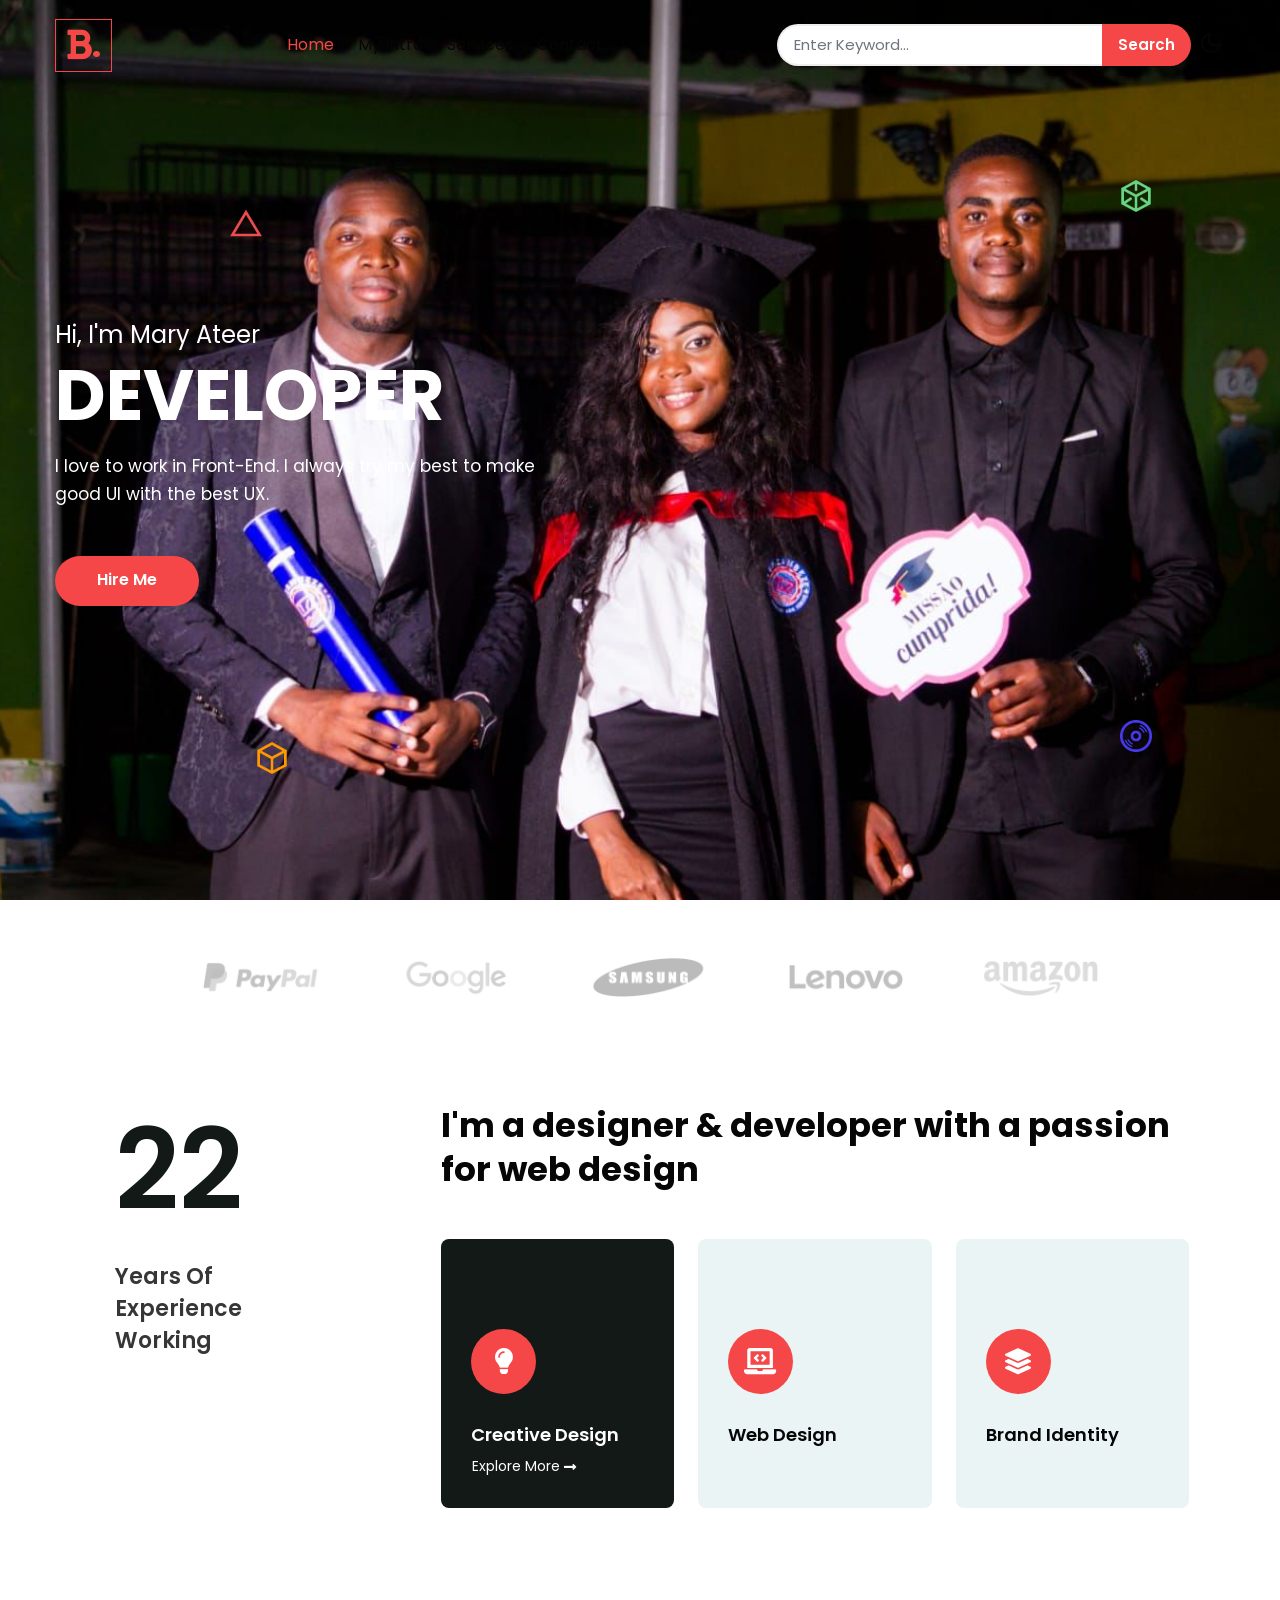
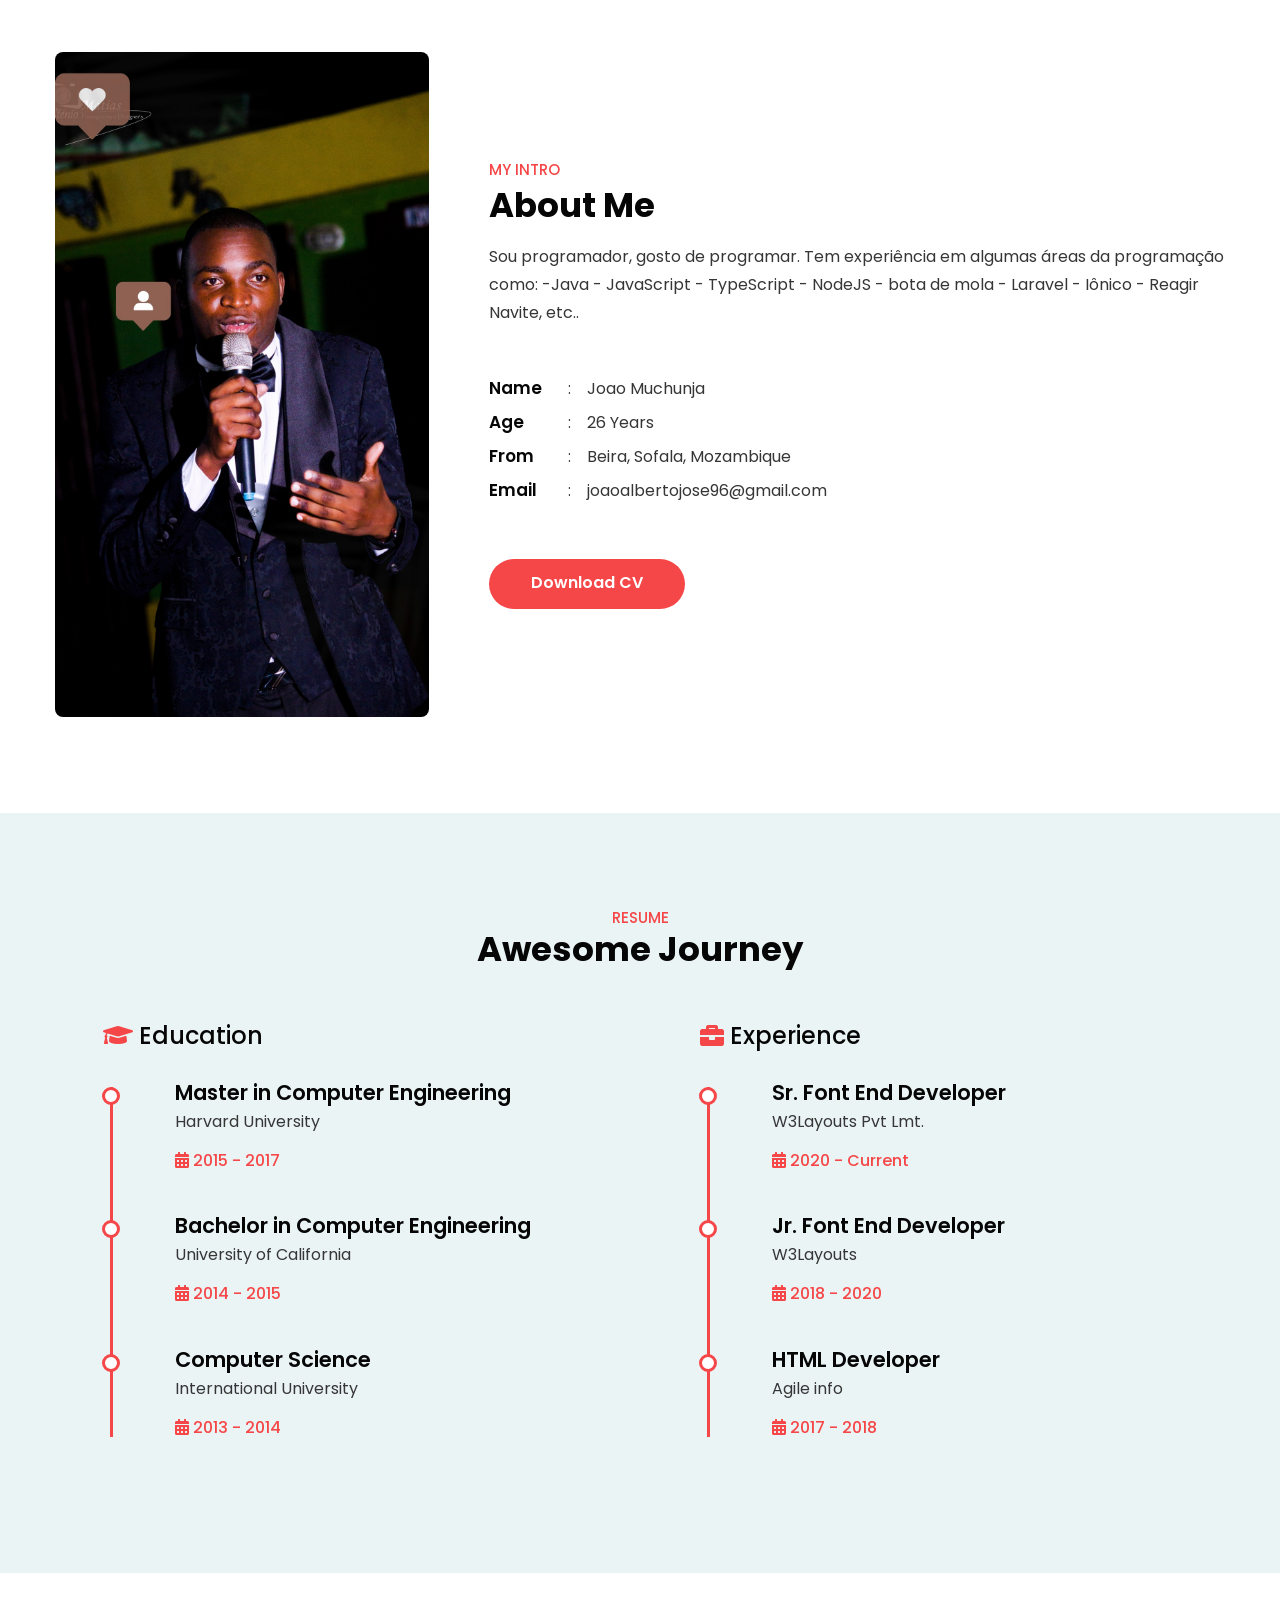
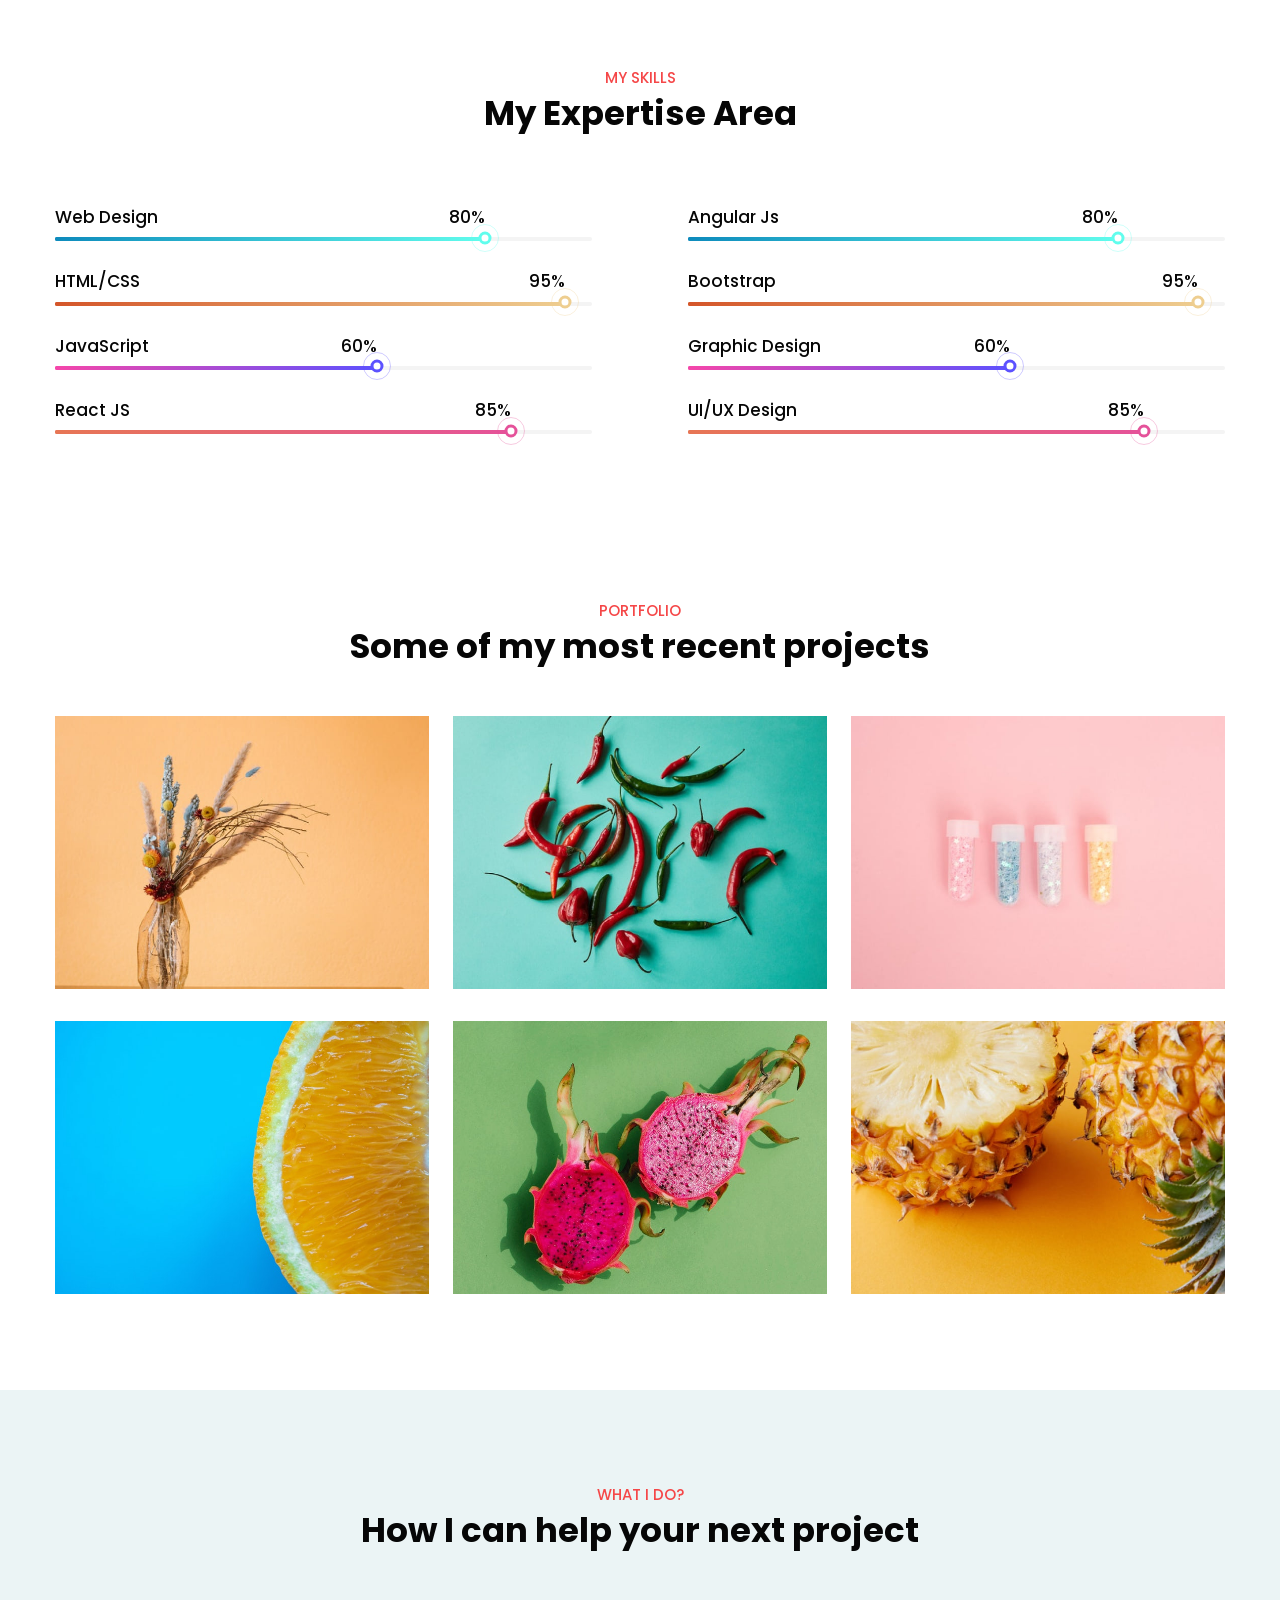
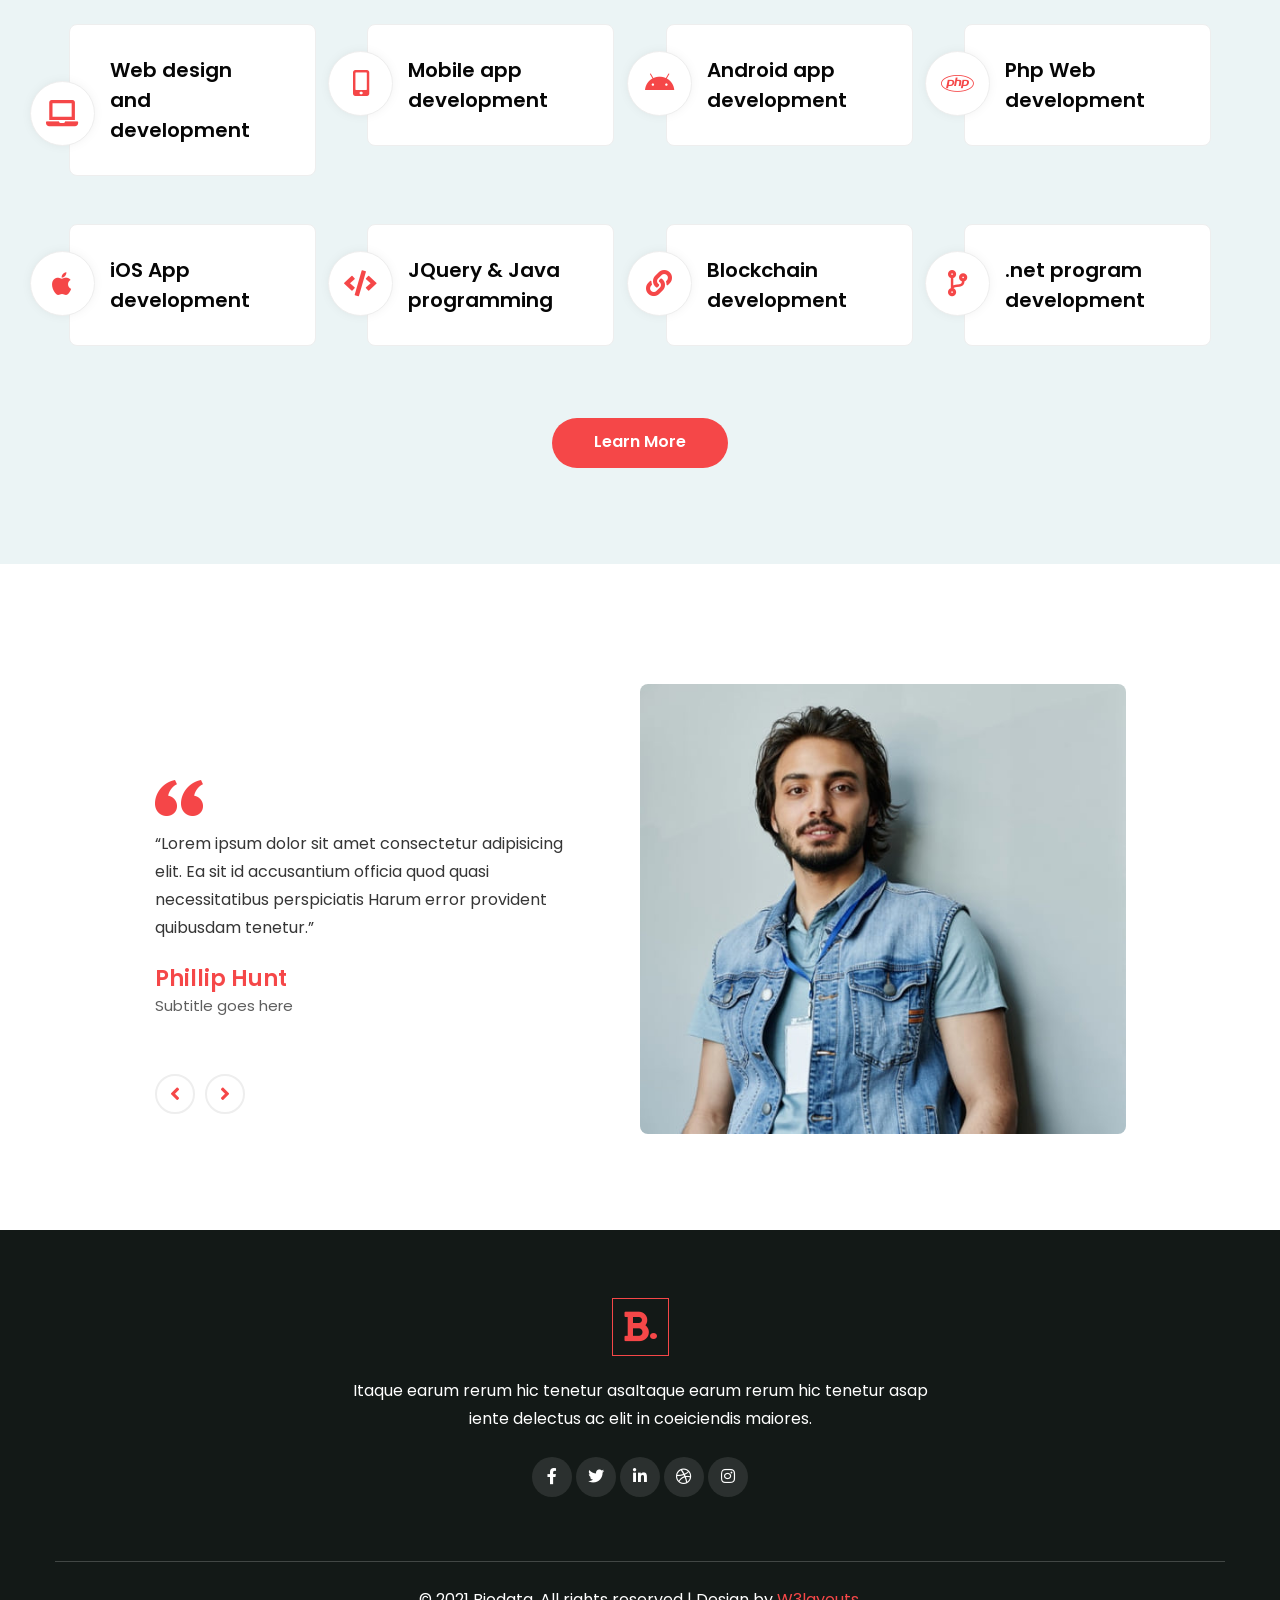
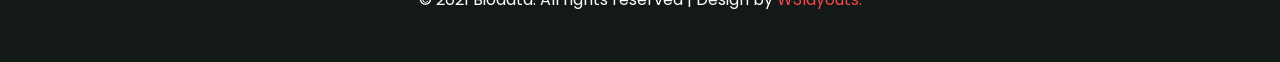
==== index.html @ e6c7857a "first commit" ====
<!--
Author: W3layouts
Author URL: http://w3layouts.com
-->
<!doctype html>
<html lang="en">

<head>
    <!-- Required meta tags -->
    <meta charset="utf-8">
    <meta name="viewport" content="width=device-width, initial-scale=1">
    <title>Biodata - Personal Category Bootstrap Responsive Web Template - Home : W3Layouts</title>
    <!-- google font -->
    <link href="//fonts.googleapis.com/css2?family=Poppins:wght@100;200;300;400;500;600;700;800;900&display=swap"
        rel="stylesheet">
    <!-- Template CSS Style link -->
    <link rel="stylesheet" href="assets/css/style-starter.css">
</head>

<body>
    <!-- header -->
    <header id="site-header" class="fixed-top">
        <div class="container">
            <nav class="navbar navbar-expand-lg navbar-light">
                <a class="navbar-brand" href="index.html">
                    <i class="fas fa-bold"></i>.
                </a>
                <button class="navbar-toggler collapsed" type="button" data-bs-toggle="collapse"
                    data-bs-target="#navbarScroll" aria-controls="navbarScroll" aria-expanded="false"
                    aria-label="Toggle navigation">
                    <span class="navbar-toggler-icon fa icon-expand fa-bars"></span>
                    <span class="navbar-toggler-icon fa icon-close fa-times"></span>
                </button>
                <div class="collapse navbar-collapse" id="navbarScroll">
                    <ul class="navbar-nav mx-auto my-2 my-lg-0 navbar-nav-scroll">
                        <li class="nav-item">
                            <a class="nav-link active" aria-current="page" href="index.html">Home</a>
                        </li>
                        <li class="nav-item">
                            <a class="nav-link" href="about.html">My Intro</a>
                        </li>
                        <li class="nav-item">
                            <a class="nav-link" href="services.html">Services</a>
                        </li>
                        <li class="nav-item">
                            <a class="nav-link" href="contact.html">Contact</a>
                        </li>
                    </ul>
                    <form action="#search" method="GET" class="d-flex search-header">
                        <input class="form-control" type="search" placeholder="Enter Keyword..." aria-label="Search"
                            required>
                        <button class="btn btn-style" type="submit">Search</button>
                    </form>
                </div>
                <!-- toggle switch for light and dark theme -->
                <div class="cont-ser-position">
                    <nav class="navigation">
                        <div class="theme-switch-wrapper">
                            <label class="theme-switch" for="checkbox">
                                <input type="checkbox" id="checkbox">
                                <div class="mode-container">
                                    <i class="gg-sun"></i>
                                    <i class="gg-moon"></i>
                                </div>
                            </label>
                        </div>
                    </nav>
                </div>
                <!-- //toggle switch for light and dark theme -->
            </nav>
        </div>
    </header>
    <!-- //header -->

    <!-- banner section -->
    <section class="w3l-banner py-5" id="home">
        <div class="container py-md-5 py-4">
            <div class="row align-items-center pt-4">
                <div class="col-md-6 banner-left pe-xl-5">
                    <h4>Hi, I'm Mary Ateer</h4>
                    <h3 class="mb-3 mt-1">Developer</h3>
                    <p class="banner-sub me-md-5">I love to work in Front-End.
                        I always try my best to make good UI with the best UX.
                    </p>
                    <div class="d-flex align-items-center buttons-banner mt-sm-5 mt-4">
                        <a href="about.html" class="btn btn-style me-2">Hire Me</a>
                    </div>
                </div>
                <div class="col-md-6">
                </div>
            </div>
        </div>
        <!-- animations icons -->
        <div class="icon-effects-w3-1 text-right">
            <img src="assets/images/icon2.png" alt="" class="img-fluid">
        </div>
        <div class="icon-effects-w3-2 text-right">
            <img src="assets/images/icon3.png" alt="" class="img-fluid">
        </div>
        <div class="icon-effects-w3-3 text-right">
            <img src="assets/images/icon1.png" alt="" class="img-fluid">
        </div>
        <div class="icon-effects-w3-4 text-right">
            <img src="assets/images/icon6.png" alt="" class="img-fluid">
        </div>
        <!-- //animations icons -->
    </section>
    <!-- //banner section -->

    <!-- logo partners -->
    <section class="w3l-clients pt-5 pb-4" id="clients">
        <div class="container">
            <div class="company-logos text-center">
                <div class="row mx-auto justify-content-center">
                    <div class="col-md-2 col-sm-4 col-6 ">
                        <img src="assets/images/logo1.png" alt="" class="img-fluid">
                    </div>
                    <div class="col-md-2 col-sm-4 col-6">
                        <img src="assets/images/logo2.png" alt="" class="img-fluid">
                    </div>
                    <div class="col-md-2 col-sm-4 col-6 mt-sm-0 mt-3">
                        <img src="assets/images/logo3.png" alt="" class="img-fluid">
                    </div>
                    <div class="col-md-2 col-sm-4 col-6 mt-md-0 mt-3">
                        <img src="assets/images/logo4.png" alt="" class="img-fluid">
                    </div>
                    <div class="col-md-2 col-sm-4 col-6 mt-md-0 mt-3">
                        <img src="assets/images/logo5.png" alt="" class="img-fluid">
                    </div>
                </div>
            </div>
        </div>
    </section>
    <!-- //logo partners -->

    <!-- grids section -->
    <section class="w3l-bottom-grids-6 pt-sm-5 pb-5" id="features">
        <div class="container pt-lg-4">
            <div class="grids-area-hny main-cont-wthree-fea row">
                <div class="col-md-3 col-sm-4 ps-xl-5">
                    <h4 class="ab-exper-count mb-sm-4 ps-lg-4">22</h4>
                    <p class="ab-content ps-lg-4">years of experience working</p>
                </div>
                <div class="col-xl-8 col-md-9 col-sm-8 offset-xl-1 ps-xl-0 pe-xl-5 mt-sm-0 mt-4">
                    <h3 class="title-style mb-sm-5 mb-4">I'm a designer & developer with a passion for web design</h3>
                    <div class="row">
                        <div class="col-lg-4 col-md-6 grids-feature">
                            <div class="area-box active">
                                <div class="icon-style">
                                    <i class="fas fa-lightbulb"></i>
                                </div>
                                <h4><a href="#feature" class="title-head">Creative Design</a></h4>
                                <a href="about.html" class="btn more p-0">Explore More<i
                                        class="fas fa-long-arrow-alt-right ms-1"></i></a>
                            </div>
                        </div>
                        <div class="col-lg-4 col-md-6 grids-feature mt-md-0 mt-4">
                            <div class="area-box">
                                <div class="icon-style">
                                    <i class="fas fa-laptop-code"></i>
                                </div>
                                <h4><a href="#feature" class="title-head">Web Design</a></h4>
                                <a href="about.html" class="btn more p-0">Explore More<i
                                        class="fas fa-long-arrow-alt-right ms-1"></i></a>
                            </div>
                        </div>
                        <div class="col-lg-4 col-md-6 grids-feature mt-lg-0 mt-4">
                            <div class="area-box">
                                <div class="icon-style">
                                    <i class="fas fa-layer-group"></i>
                                </div>
                                <h4><a href="#feature" class="title-head">Brand Identity</a></h4>
                                <a href="about.html" class="btn more p-0">Explore More<i
                                        class="fas fa-long-arrow-alt-right ms-1"></i></a>
                            </div>
                        </div>
                    </div>
                </div>
            </div>
        </div>
    </section>
    <!-- //grids section -->

    <!-- about section -->
    <section class="w3l-aboutblock1 pt-lg-5 pt-2 pb-5" id="about">
        <div class="container py-md-5 py-4">
            <div class="row align-items-center">
                <div class="col-lg-4">
                    <div class="position-relative">
                        <img src="assets/images/mypic4.jpg" alt="" class="radius-image img-fluid">
                    </div>
                </div>
                <div class="col-lg-8 ps-lg-5 mt-lg-0 mt-5">
                    <h5 class="title-small mb-1">My Intro</h5>
                    <h3 class="title-style">About Me</h3>
                    <p class="mt-3">Sou programador, gosto de programar. Tem experiência em algumas áreas da programação como:

                        -Java
                        - JavaScript
                        - TypeScript
                        - NodeJS
                        - bota de mola
                        - Laravel
                        - Iônico
                        - Reagir Navite, etc..</p>
                    <div class="my-info mt-md-5 mt-4">
                        <ul class="single-info">
                            <li class="name-style">Name</li>
                            <li>:</li>
                            <li>
                                <p>Joao Muchunja</p>
                            </li>
                        </ul>
                        <ul class="single-info">
                            <li class="name-style">Age</li>
                            <li>:</li>
                            <li>
                                <p>26 Years</p>
                            </li>
                        </ul>
                        <ul class="single-info">
                            <li class="name-style">From</li>
                            <li>:</li>
                            <li>
                                <p>Beira, Sofala, Mozambique</p>
                            </li>
                        </ul>
                        <ul class="single-info">
                            <li class="name-style">Email</li>
                            <li>:</li>
                            <li>
                                <p><a href="mailto:maryateer@mail.com">joaoalbertojose96@gmail.com</a></p>
                            </li>
                        </ul>
                    </div>
                    <a href="#download" class="btn btn-style mt-5">Download CV</a>
                </div>
            </div>
        </div>
    </section>
    <!-- //about section -->

    <!-- qualification section -->
    <section class="w3l-timeline-1 py-5">
        <div class="container py-lg-5 py-4">
            <div class="title-heading-w3 text-center mb-sm-5 mb-4">
                <h5 class="title-small">Resume</h5>
                <h3 class="title-style">Awesome Journey</h3>
            </div>
            <div class="row">
                <div class="col-lg-6">
                    <h5 class="sub-title-timeline"><i class="fas fa-graduation-cap"></i> Education</h5>
                    <div class="timeline">
                        <div class="column">
                            <div class="title">
                                <h2>Master in Computer Engineering</h2>
                            </div>
                            <div class="description">
                                <p>Harvard University</p>
                                <h6><i class="fas fa-calendar-alt"></i> 2015 - 2017</h6>
                            </div>
                        </div>
                        <div class="column">
                            <div class="title">
                                <h2>Bachelor in Computer Engineering</h2>
                            </div>
                            <div class="description">
                                <p>University of California</p>
                                <h6><i class="fas fa-calendar-alt"></i> 2014 - 2015</h6>
                            </div>
                        </div>
                        <div class="column">
                            <div class="title">
                                <h2>Computer Science</h2>
                            </div>
                            <div class="description">
                                <p>International University</p>
                                <h6><i class="fas fa-calendar-alt"></i> 2013 - 2014</h6>
                            </div>
                        </div>
                    </div>
                </div>

                <div class="col-lg-6 mt-lg-0 mt-4">
                    <h5 class="sub-title-timeline"><i class="fas fa-briefcase"></i> Experience</h5>
                    <div class="timeline">
                        <div class="column">
                            <div class="title">
                                <h2>Sr. Font End Developer</h2>
                            </div>
                            <div class="description">
                                <p>W3Layouts Pvt Lmt.</p>
                                <h6><i class="fas fa-calendar-alt"></i> 2020 - Current</h6>
                            </div>
                        </div>
                        <div class="column">
                            <div class="title">
                                <h2>Jr. Font End Developer</h2>
                            </div>
                            <div class="description">
                                <p>W3Layouts</p>
                                <h6><i class="fas fa-calendar-alt"></i> 2018 - 2020</h6>
                            </div>
                        </div>
                        <div class="column">
                            <div class="title">
                                <h2>HTML Developer</h2>
                            </div>
                            <div class="description">
                                <p>Agile info</p>
                                <h6><i class="fas fa-calendar-alt"></i> 2017 - 2018</h6>
                            </div>
                        </div>
                    </div>
                </div>
            </div>
        </div>
    </section>
    <!-- //qualification section -->

    <!-- skills section -->
    <section class="w3l-progress py-5" id="progress">
        <div class="container py-md-5 py-4">
            <div class="title-heading-w3 text-center mb-sm-5 mb-4">
                <h5 class="title-small mb-1">My Skills</h5>
                <h3 class="title-style">My Expertise Area</h3>
            </div>
            <div class="row py-lg-4">
                <div class="col-lg-6 pe-lg-5">
                    <div class="progress-info info1">
                        <h6 class="progress-tittle">Web Design <span class="">80%</span></h6>
                        <div class="progress">
                            <div class="progress-bar progress-bar-striped gradient-1" role="progressbar"
                                style="width: 80%" aria-valuenow="90" aria-valuemin="0" aria-valuemax="100">
                            </div>
                        </div>
                    </div>
                    <div class="progress-info info2">
                        <h6 class="progress-tittle">HTML/CSS <span class="">95%</span>
                        </h6>
                        <div class="progress">
                            <div class="progress-bar progress-bar-striped gradient-2" role="progressbar"
                                style="width: 95%" aria-valuenow="95" aria-valuemin="0" aria-valuemax="100">
                            </div>
                        </div>
                    </div>
                    <div class="progress-info info3">
                        <h6 class="progress-tittle">JavaScript <span class="">60%</span></h6>
                        <div class="progress">
                            <div class="progress-bar progress-bar-striped gradient-3" role="progressbar"
                                style="width: 60%" aria-valuenow="95" aria-valuemin="0" aria-valuemax="100">
                            </div>
                        </div>
                    </div>
                    <div class="progress-info info4 mb-0">
                        <h6 class="progress-tittle">React JS <span class="">85%</span></h6>
                        <div class="progress">
                            <div class="progress-bar progress-bar-striped gradient-4" role="progressbar"
                                style="width: 85%" aria-valuenow="95" aria-valuemin="0" aria-valuemax="100">
                            </div>
                        </div>
                    </div>
                </div>
                <div class="col-lg-6 ps-lg-5 mt-lg-0 mt-5">
                    <div class="progress-info info1">
                        <h6 class="progress-tittle">Angular Js <span class="">80%</span></h6>
                        <div class="progress">
                            <div class="progress-bar progress-bar-striped gradient-1" role="progressbar"
                                style="width: 80%" aria-valuenow="90" aria-valuemin="0" aria-valuemax="100">
                            </div>
                        </div>
                    </div>
                    <div class="progress-info info2">
                        <h6 class="progress-tittle">Bootstrap <span class="">95%</span>
                        </h6>
                        <div class="progress">
                            <div class="progress-bar progress-bar-striped gradient-2" role="progressbar"
                                style="width: 95%" aria-valuenow="95" aria-valuemin="0" aria-valuemax="100">
                            </div>
                        </div>
                    </div>
                    <div class="progress-info info3">
                        <h6 class="progress-tittle">Graphic Design <span class="">60%</span></h6>
                        <div class="progress">
                            <div class="progress-bar progress-bar-striped gradient-3" role="progressbar"
                                style="width: 60%" aria-valuenow="95" aria-valuemin="0" aria-valuemax="100">
                            </div>
                        </div>
                    </div>
                    <div class="progress-info info4 mb-0">
                        <h6 class="progress-tittle">UI/UX Design <span class="">85%</span></h6>
                        <div class="progress">
                            <div class="progress-bar progress-bar-striped gradient-4" role="progressbar"
                                style="width: 85%" aria-valuenow="95" aria-valuemin="0" aria-valuemax="100">
                            </div>
                        </div>
                    </div>
                </div>
            </div>
        </div>
    </section>
    <!-- //skills section -->

    <!-- projects section -->
    <section class="w3l-gallery pb-5" id="gallery">
        <div class="container py-md-5 py-4">
            <div class="title-heading-w3 text-center mb-sm-5 mb-4">
                <h5 class="title-small mb-1">Portfolio</h5>
                <h3 class="title-style">Some of my most recent projects</h3>
            </div>
            <div class="row">
                <div class="col-lg-4 col-md-6 item">
                    <a href="assets/images/g1.jpg" data-lightbox="example-set" data-title="Project 1"
                        class="zoom d-block">
                        <img class="card-img-bottom d-block" src="assets/images/g1.jpg" alt="Card image cap">
                        <span class="overlay__hover"></span>
                        <span class="hover-content">
                            <span class="title">Project 1</span>
                            <span class="content">Quisque ut lectus, eros et, sed commodo risus.</span>
                        </span>
                    </a>
                </div>
                <div class="col-lg-4 col-md-6 item mt-md-0 mt-4">
                    <a href="assets/images/g2.jpg" data-lightbox="example-set" data-title="Project 2"
                        class="zoom d-block">
                        <img class="card-img-bottom d-block" src="assets/images/g2.jpg" alt="Card image cap">
                        <span class="overlay__hover"></span>
                        <span class="hover-content">
                            <span class="title">Project 2</span>
                            <span class="content">Quisque ut lectus, eros et, sed commodo risus.</span>
                        </span>
                    </a>
                </div>

                <div class="col-lg-4 col-md-6 item mt-lg-0 mt-4">
                    <a href="assets/images/g3.jpg" data-lightbox="example-set" data-title="Project 3"
                        class="zoom d-block">
                        <img class="card-img-bottom d-block" src="assets/images/g3.jpg" alt="Card image cap">
                        <span class="overlay__hover"></span>
                        <span class="hover-content">
                            <span class="title">Project 3</span>
                            <span class="content">Quisque ut lectus, eros et, sed commodo risus.</span>
                        </span>
                    </a>
                </div>

                <div class="col-lg-4 col-md-6 item mt-4 pt-lg-2">
                    <a href="assets/images/g5.jpg" data-lightbox="example-set" data-title="Project 4"
                        class="zoom d-block">
                        <img class="card-img-bottom d-block" src="assets/images/g5.jpg" alt="Card image cap">
                        <span class="overlay__hover"></span>
                        <span class="hover-content">
                            <span class="title">Project 4</span>
                            <span class="content">Quisque ut lectus, eros et, sed commodo risus.</span>
                        </span>
                    </a>
                </div>

                <div class="col-lg-4 col-md-6 item mt-4 pt-lg-2">
                    <a href="assets/images/g6.jpg" data-lightbox="example-set" data-title="Project 5"
                        class="zoom d-block">
                        <img class="card-img-bottom d-block" src="assets/images/g6.jpg" alt="Card image cap">
                        <span class="overlay__hover"></span>
                        <span class="hover-content">
                            <span class="title">Project 5</span>
                            <span class="content">Quisque ut lectus, eros et, sed commodo risus.</span>
                        </span>
                    </a>
                </div>

                <div class="col-lg-4 col-md-6 item mt-4 pt-lg-2">
                    <a href="assets/images/g4.jpg" data-lightbox="example-set" data-title="Project 6"
                        class="zoom d-block">
                        <img class="card-img-bottom d-block" src="assets/images/g4.jpg" alt="Card image cap">
                        <span class="overlay__hover"></span>
                        <span class="hover-content">
                            <span class="title">Project 6</span>
                            <span class="content">Quisque ut lectus, eros et, sed commodo risus.</span>
                        </span>
                    </a>
                </div>
            </div>
        </div>
    </section>
    <!-- //projects section -->

    <!-- home service section -->
    <section class="w3l-servicesblock1 py-5" id="services">
        <div class="container py-md-5 py-4">
            <div class="title-heading-w3 text-center mb-sm-5 mb-4">
                <h5 class="title-small mb-1">What i do?</h5>
                <h3 class="title-style">How I can help your next project</h3>
            </div>
            <div class="w3-services-grids py-lg-4">
                <div class="fea-gd-vv row">
                    <div class="col-lg-3 col-md-6">
                        <div class="feature-gd icon-yellow">
                            <div class="icon">
                                <i class="fas fa-laptop"></i>
                            </div>
                            <div class="icon-info">
                                <a href="#url">Web design<br> and development </a>
                            </div>
                        </div>
                    </div>
                    <div class="col-lg-3 col-md-6 mt-md-0 mt-4">
                        <div class="feature-gd icon-vilot">
                            <div class="icon">
                                <i class="fas fa-mobile-alt"></i>
                            </div>
                            <div class="icon-info">
                                <a href="#url">Mobile app<br> development</a>
                            </div>
                        </div>
                    </div>
                    <div class="col-lg-3 col-md-6 mt-lg-0 mt-md-5 mt-4">
                        <div class="feature-gd icon-blue">
                            <div class="icon">
                                <i class="fab fa-android"></i>
                            </div>
                            <div class="icon-info">
                                <a href="#url">Android app<br> development</a>
                            </div>
                        </div>
                    </div>
                    <div class="col-lg-3 col-md-6 mt-lg-0 mt-md-5 mt-4">
                        <div class="feature-gd icon-red">
                            <div class="icon">
                                <i class="fab fa-php"></i>
                            </div>
                            <div class="icon-info">
                                <a href="#url">Php Web<br> development</a>
                            </div>
                        </div>
                    </div>
                    <div class="col-lg-3 col-md-6 mt-md-5 mt-4">
                        <div class="feature-gd icon-light-green">
                            <div class="icon">
                                <i class="fab fa-apple"></i>
                            </div>
                            <div class="icon-info">
                                <a href="#url">iOS App<br> development </a>
                            </div>
                        </div>
                    </div>
                    <div class="col-lg-3 col-md-6 mt-md-5 mt-4">
                        <div class="feature-gd icon-light-blue">
                            <div class="icon">
                                <i class="fas fa-code"></i>
                            </div>
                            <div class="icon-info">
                                <a href="#url">JQuery & Java<br> programming</a>
                            </div>
                        </div>
                    </div>
                    <div class="col-lg-3 col-md-6 mt-md-5 mt-4">
                        <div class="feature-gd icon-dark-green">
                            <div class="icon">
                                <i class="fas fa-link"></i>
                            </div>
                            <div class="icon-info">
                                <a href="#url">Blockchain<br> development</a>
                            </div>
                        </div>
                    </div>
                    <div class="col-lg-3 col-md-6 mt-md-5 mt-4">
                        <div class="feature-gd icon-pink">
                            <div class="icon">
                                <i class="fas fa-code-branch"></i>
                            </div>
                            <div class="icon-info">
                                <a href="#url">.net program<br> development</a>
                            </div>
                        </div>
                    </div>
                </div>
            </div>
            <div class="text-center mt-5">
                <a href="services.html" class="btn btn-style">Learn More</a>
            </div>
        </div>
    </section>
    <!-- //home service section -->

    <!-- testimonials section -->
    <section class="w3l-testimonials py-5" id="testimonials">
        <div class="container py-md-5 py-4">
            <div class="row">
                <div class="col-md-10 mx-auto">
                    <div class="owl-two owl-carousel owl-theme">
                        <div class="item">
                            <div class="slider-info mt-lg-4 mt-3">
                                <div class="message">
                                    <img src="assets/images/quote.png" alt="" class="img-fluid mb-2" />
                                    <p><q>Lorem ipsum dolor sit amet consectetur adipisicing elit. Ea sit id
                                            accusantium
                                            officia quod quasi necessitatibus perspiciatis Harum error provident
                                            quibusdam tenetur.</q></p>
                                    <div class="name mt-4 mb-4">
                                        <h4>Phillip Hunt</h4>
                                        <p>Subtitle goes here</p>
                                    </div>
                                </div>
                                <div class="img-circle">
                                    <img src="assets/images/c1.jpg" class="img-fluid radius-image" alt="client">
                                </div>
                            </div>
                        </div>
                        <div class="item">
                            <div class="slider-info mt-lg-4 mt-3">
                                <div class="message">
                                    <img src="assets/images/quote.png" alt="" class="img-fluid mb-2" />
                                    <p><q>Lorem ipsum dolor sit amet consectetur adipisicing elit. Ea sit id
                                            accusantium
                                            officia quod quasi necessitatibus perspiciatis Harum error provident
                                            quibusdam tenetur.</q></p>
                                    <div class="name mt-4 mb-4">
                                        <h4>Sara Grant</h4>
                                        <p>Subtitle goes here</p>
                                    </div>
                                </div>
                                <div class="img-circle">
                                    <img src="assets/images/c2.jpg" class="img-fluid radius-image" alt="client">
                                </div>
                            </div>
                        </div>
                        <div class="item">
                            <div class="slider-info mt-lg-4 mt-3">
                                <div class="message">
                                    <img src="assets/images/quote.png" alt="" class="img-fluid mb-2" />
                                    <p><q>Lorem ipsum dolor sit amet consectetur adipisicing elit. Ea sit id
                                            accusantium
                                            officia quod quasi necessitatibus perspiciatis Harum error provident
                                            quibusdam tenetur.</q></p>
                                    <div class="name mt-4 mb-4">
                                        <h4>Luke Jacobs</h4>
                                        <p>Subtitle goes here</p>
                                    </div>
                                </div>
                                <div class="img-circle">
                                    <img src="assets/images/c3.jpg" class="img-fluid radius-image" alt="client">
                                </div>
                            </div>
                        </div>
                        <div class="item">
                            <div class="slider-info mt-lg-4 mt-3">
                                <div class="message">
                                    <img src="assets/images/quote.png" alt="" class="img-fluid mb-2" />
                                    <p><q>Lorem ipsum dolor sit amet consectetur adipisicing elit. Ea sit id
                                            accusantium
                                            officia quod quasi necessitatibus perspiciatis Harum error provident
                                            quibusdam tenetur.</q></p>
                                    <div class="name mt-4 mb-4">
                                        <h4>Claire Olson</h4>
                                        <p>Subtitle goes here</p>
                                    </div>
                                </div>
                                <div class="img-circle">
                                    <img src="assets/images/c4.jpg" class="img-fluid radius-image" alt="client">
                                </div>
                            </div>
                        </div>
                    </div>
                </div>
            </div>
        </div>
    </section>
    <!-- //testimonials section -->

    <!-- footer -->
    <footer class="footer-w3ls text-center py-5">
        <div class="container pt-4">
            <div class="mx-auto" style="max-width:600px;">
                <a href="index.html" class="footer-logo py-1">
                    <i class="fas fa-bold"></i>.
                </a>
                <p class="mt-4 text-white">Itaque earum rerum hic tenetur asaItaque
                    earum rerum hic tenetur asap iente delectus ac elit in
                    coeiciendis maiores.</p>
                <div class="social-icons-main mt-4 pb-3">
                    <ul class="social-icons3">
                        <li>
                            <a href="#facebook">
                                <i class="fab fa-facebook-f"></i>
                            </a>
                        </li>
                        <li>
                            <a href="#twitter">
                                <i class="fab fa-twitter"></i>
                            </a>
                        </li>
                        <li>
                            <a href="#linkedinin">
                                <i class="fab fa-linkedin-in"></i>
                            </a>
                        </li>
                        <li>
                            <a href="#dribbble">
                                <i class="fab fa-dribbble"></i>
                            </a>
                        </li>
                        <li>
                            <a href="#instagram">
                                <i class="fab fa-instagram"></i>
                            </a>
                        </li>
                    </ul>
                </div>
            </div>
            <!-- copyright -->
            <p class="copy-right-w3 text-white mt-5 pt-4">© 2021 Biodata. All rights reserved | Design by
                <a href="http://w3layouts.com" target="_blank"> W3layouts.</a>
            </p>
        </div>
    </footer>
    <!-- //footer -->

    <!-- Js scripts -->
    <!-- move top -->
    <button onclick="topFunction()" id="movetop" title="Go to top">
        <span class="fas fa-level-up-alt" aria-hidden="true"></span>
    </button>
    <script>
        // When the user scrolls down 20px from the top of the document, show the button
        window.onscroll = function () {
            scrollFunction()
        };

        function scrollFunction() {
            if (document.body.scrollTop > 20 || document.documentElement.scrollTop > 20) {
                document.getElementById("movetop").style.display = "block";
            } else {
                document.getElementById("movetop").style.display = "none";
            }
        }

        // When the user clicks on the button, scroll to the top of the document
        function topFunction() {
            document.body.scrollTop = 0;
            document.documentElement.scrollTop = 0;
        }
    </script>
    <!-- //move top -->

    <!-- common jquery plugin -->
    <script src="assets/js/jquery-3.3.1.min.js"></script>
    <!-- //common jquery plugin -->

    <!-- libhtbox -->
    <script src="assets/js/lightbox-plus-jquery.min.js"></script>
    <!-- libhtbox -->

    <!-- testimonials owlcarousel -->
    <script src="assets/js/owl.carousel.js"></script>
    <script>
        $(document).ready(function () {
            $('.owl-two').owlCarousel({
                loop: true,
                margin: 30,
                nav: false,
                responsiveClass: true,
                autoplay: true,
                autoplayTimeout: 5000,
                autoplaySpeed: 1000,
                autoplayHoverPause: false,
                responsive: {
                    0: {
                        items: 1,
                        nav: false
                    },
                    480: {
                        items: 1,
                        nav: false
                    },
                    667: {
                        items: 1,
                        nav: false
                    },
                    1000: {
                        items: 1,
                        nav: false
                    }
                }
            })
        })
    </script>
    <!-- //script for Testimonials-->

    <!-- theme switch js (light and dark)-->
    <script src="assets/js/theme-change.js"></script>
    <!-- //theme switch js (light and dark)-->

    <!-- MENU-JS -->
    <script>
        $(window).on("scroll", function () {
            var scroll = $(window).scrollTop();

            if (scroll >= 80) {
                $("#site-header").addClass("nav-fixed");
            } else {
                $("#site-header").removeClass("nav-fixed");
            }
        });

        //Main navigation Active Class Add Remove
        $(".navbar-toggler").on("click", function () {
            $("header").toggleClass("active");
        });
        $(document).on("ready", function () {
            if ($(window).width() > 991) {
                $("header").removeClass("active");
            }
            $(window).on("resize", function () {
                if ($(window).width() > 991) {
                    $("header").removeClass("active");
                }
            });
        });
    </script>
    <!-- //MENU-JS -->

    <!-- disable body scroll which navbar is in active -->
    <script>
        $(function () {
            $('.navbar-toggler').click(function () {
                $('body').toggleClass('noscroll');
            })
        });
    </script>
    <!-- //disable body scroll which navbar is in active -->

    <!-- bootstrap -->
    <script src="assets/js/bootstrap.min.js"></script>
    <!-- //bootstrap -->
    <!-- //Js scripts -->
</body>

</html>
---- assets/css/style-starter.css ----
@charset "UTF-8";

/*--
Author: W3layouts
Author URL: http://w3layouts.com
--*/
/*!
 * Bootstrap v5.0.1 (https://getbootstrap.com/)
 * Copyright 2011-2021 The Bootstrap Authors
 * Copyright 2011-2021 Twitter, Inc.
 * Licensed under MIT (https://github.com/twbs/bootstrap/blob/main/LICENSE)
 */
:root {
  --bs-blue: #0d6efd;
  --bs-indigo: #6610f2;
  --bs-purple: #6f42c1;
  --bs-pink: #d63384;
  --bs-red: #dc3545;
  --bs-orange: #fd7e14;
  --bs-yellow: #ffc107;
  --bs-green: #198754;
  --bs-teal: #20c997;
  --bs-cyan: #0dcaf0;
  --bs-white: #fff;
  --bs-gray: #6c757d;
  --bs-gray-dark: #343a40;
  --bs-primary: #0d6efd;
  --bs-secondary: #6c757d;
  --bs-success: #198754;
  --bs-info: #0dcaf0;
  --bs-warning: #ffc107;
  --bs-danger: #dc3545;
  --bs-light: #f8f9fa;
  --bs-dark: #212529;
  --bs-font-sans-serif: system-ui, -apple-system, "Segoe UI", Roboto, "Helvetica Neue", Arial, "Noto Sans", "Liberation Sans", sans-serif, "Apple Color Emoji", "Segoe UI Emoji", "Segoe UI Symbol", "Noto Color Emoji";
  --bs-font-monospace: SFMono-Regular, Menlo, Monaco, Consolas, "Liberation Mono", "Courier New", monospace;
  --bs-gradient: linear-gradient(180deg, rgba(255, 255, 255, 0.15), rgba(255, 255, 255, 0));
}

*,
*::before,
*::after {
  box-sizing: border-box;
}

@media (prefers-reduced-motion: no-preference) {
  :root {
    scroll-behavior: smooth;
  }
}

body {
  margin: 0;
  font-family: var(--bs-font-sans-serif);
  font-size: 1rem;
  font-weight: 400;
  line-height: 1.5;
  color: #212529;
  background-color: #fff;
  -webkit-text-size-adjust: 100%;
  -webkit-tap-highlight-color: rgba(0, 0, 0, 0);
}

hr {
  margin: 1rem 0;
  color: inherit;
  background-color: currentColor;
  border: 0;
  opacity: 0.25;
}

hr:not([size]) {
  height: 1px;
}

h6,
.h6,
h5,
.h5,
h4,
.h4,
h3,
.h3,
h2,
.h2,
h1,
.h1 {
  margin-top: 0;
  margin-bottom: 0.5rem;
  font-weight: 500;
  line-height: 1.2;
}

h1,
.h1 {
  font-size: calc(1.375rem + 1.5vw);
}

@media (min-width: 1200px) {

  h1,
  .h1 {
    font-size: 2.5rem;
  }
}

h2,
.h2 {
  font-size: calc(1.325rem + 0.9vw);
}

@media (min-width: 1200px) {

  h2,
  .h2 {
    font-size: 2rem;
  }
}

h3,
.h3 {
  font-size: calc(1.3rem + 0.6vw);
}

@media (min-width: 1200px) {

  h3,
  .h3 {
    font-size: 1.75rem;
  }
}

h4,
.h4 {
  font-size: calc(1.275rem + 0.3vw);
}

@media (min-width: 1200px) {

  h4,
  .h4 {
    font-size: 1.5rem;
  }
}

h5,
.h5 {
  font-size: 1.25rem;
}

h6,
.h6 {
  font-size: 1rem;
}

p {
  margin-top: 0;
  margin-bottom: 1rem;
}

abbr[title],
abbr[data-bs-original-title] {
  -webkit-text-decoration: underline dotted;
  text-decoration: underline dotted;
  cursor: help;
  -webkit-text-decoration-skip-ink: none;
  text-decoration-skip-ink: none;
}

address {
  margin-bottom: 1rem;
  font-style: normal;
  line-height: inherit;
}

ol,
ul {
  padding-left: 2rem;
}

ol,
ul,
dl {
  margin-top: 0;
  margin-bottom: 1rem;
}

ol ol,
ul ul,
ol ul,
ul ol {
  margin-bottom: 0;
}

dt {
  font-weight: 700;
}

dd {
  margin-bottom: 0.5rem;
  margin-left: 0;
}

blockquote {
  margin: 0 0 1rem;
}

b,
strong {
  font-weight: bolder;
}

small,
.small {
  font-size: 0.875em;
}

mark,
.mark {
  padding: 0.2em;
  background-color: #fcf8e3;
}

sub,
sup {
  position: relative;
  font-size: 0.75em;
  line-height: 0;
  vertical-align: baseline;
}

sub {
  bottom: -0.25em;
}

sup {
  top: -0.5em;
}

a {
  color: #0d6efd;
  text-decoration: underline;
}

a:hover {
  color: #0a58ca;
}

a:not([href]):not([class]),
a:not([href]):not([class]):hover {
  color: inherit;
  text-decoration: none;
}

pre,
code,
kbd,
samp {
  font-family: var(--bs-font-monospace);
  font-size: 1em;
  direction: ltr
    /* rtl:ignore */
  ;
  unicode-bidi: bidi-override;
}

pre {
  display: block;
  margin-top: 0;
  margin-bottom: 1rem;
  overflow: auto;
  font-size: 0.875em;
}

pre code {
  font-size: inherit;
  color: inherit;
  word-break: normal;
}

code {
  font-size: 0.875em;
  color: #d63384;
  word-wrap: break-word;
}

a>code {
  color: inherit;
}

kbd {
  padding: 0.2rem 0.4rem;
  font-size: 0.875em;
  color: #fff;
  background-color: #212529;
  border-radius: 0.2rem;
}

kbd kbd {
  padding: 0;
  font-size: 1em;
  font-weight: 700;
}

figure {
  margin: 0 0 1rem;
}

img,
svg {
  vertical-align: middle;
}

table {
  caption-side: bottom;
  border-collapse: collapse;
}

caption {
  padding-top: 0.5rem;
  padding-bottom: 0.5rem;
  color: #6c757d;
  text-align: left;
}

th {
  text-align: inherit;
  text-align: -webkit-match-parent;
}

thead,
tbody,
tfoot,
tr,
td,
th {
  border-color: inherit;
  border-style: solid;
  border-width: 0;
}

label {
  display: inline-block;
}

button {
  border-radius: 0;
}

button:focus:not(:focus-visible) {
  outline: 0;
}

input,
button,
select,
optgroup,
textarea {
  margin: 0;
  font-family: inherit;
  font-size: inherit;
  line-height: inherit;
}

button,
select {
  text-transform: none;
}

[role=button] {
  cursor: pointer;
}

select {
  word-wrap: normal;
}

select:disabled {
  opacity: 1;
}

[list]::-webkit-calendar-picker-indicator {
  display: none;
}

button,
[type=button],
[type=reset],
[type=submit] {
  -webkit-appearance: button;
}

button:not(:disabled),
[type=button]:not(:disabled),
[type=reset]:not(:disabled),
[type=submit]:not(:disabled) {
  cursor: pointer;
}

::-moz-focus-inner {
  padding: 0;
  border-style: none;
}

textarea {
  resize: vertical;
}

fieldset {
  min-width: 0;
  padding: 0;
  margin: 0;
  border: 0;
}

legend {
  float: left;
  width: 100%;
  padding: 0;
  margin-bottom: 0.5rem;
  font-size: calc(1.275rem + 0.3vw);
  line-height: inherit;
}

@media (min-width: 1200px) {
  legend {
    font-size: 1.5rem;
  }
}

legend+* {
  clear: left;
}

::-webkit-datetime-edit-fields-wrapper,
::-webkit-datetime-edit-text,
::-webkit-datetime-edit-minute,
::-webkit-datetime-edit-hour-field,
::-webkit-datetime-edit-day-field,
::-webkit-datetime-edit-month-field,
::-webkit-datetime-edit-year-field {
  padding: 0;
}

::-webkit-inner-spin-button {
  height: auto;
}

[type=search] {
  outline-offset: -2px;
  -webkit-appearance: textfield;
}

/* rtl:raw:
[type="tel"],
[type="url"],
[type="email"],
[type="number"] {
  direction: ltr;
}
*/
::-webkit-search-decoration {
  -webkit-appearance: none;
}

::-webkit-color-swatch-wrapper {
  padding: 0;
}

::file-selector-button {
  font: inherit;
}

::-webkit-file-upload-button {
  font: inherit;
  -webkit-appearance: button;
}

output {
  display: inline-block;
}

iframe {
  border: 0;
}

summary {
  display: list-item;
  cursor: pointer;
}

progress {
  vertical-align: baseline;
}

[hidden] {
  display: none !important;
}

.lead {
  font-size: 1.25rem;
  font-weight: 300;
}

.display-1 {
  font-size: calc(1.625rem + 4.5vw);
  font-weight: 300;
  line-height: 1.2;
}

@media (min-width: 1200px) {
  .display-1 {
    font-size: 5rem;
  }
}

.display-2 {
  font-size: calc(1.575rem + 3.9vw);
  font-weight: 300;
  line-height: 1.2;
}

@media (min-width: 1200px) {
  .display-2 {
    font-size: 4.5rem;
  }
}

.display-3 {
  font-size: calc(1.525rem + 3.3vw);
  font-weight: 300;
  line-height: 1.2;
}

@media (min-width: 1200px) {
  .display-3 {
    font-size: 4rem;
  }
}

.display-4 {
  font-size: calc(1.475rem + 2.7vw);
  font-weight: 300;
  line-height: 1.2;
}

@media (min-width: 1200px) {
  .display-4 {
    font-size: 3.5rem;
  }
}

.display-5 {
  font-size: calc(1.425rem + 2.1vw);
  font-weight: 300;
  line-height: 1.2;
}

@media (min-width: 1200px) {
  .display-5 {
    font-size: 3rem;
  }
}

.display-6 {
  font-size: calc(1.375rem + 1.5vw);
  font-weight: 300;
  line-height: 1.2;
}

@media (min-width: 1200px) {
  .display-6 {
    font-size: 2.5rem;
  }
}

.list-unstyled {
  padding-left: 0;
  list-style: none;
}

.list-inline {
  padding-left: 0;
  list-style: none;
}

.list-inline-item {
  display: inline-block;
}

.list-inline-item:not(:last-child) {
  margin-right: 0.5rem;
}

.initialism {
  font-size: 0.875em;
  text-transform: uppercase;
}

.blockquote {
  margin-bottom: 1rem;
  font-size: 1.25rem;
}

.blockquote> :last-child {
  margin-bottom: 0;
}

.blockquote-footer {
  margin-top: -1rem;
  margin-bottom: 1rem;
  font-size: 0.875em;
  color: #6c757d;
}

.blockquote-footer::before {
  content: "— ";
}

.img-fluid {
  max-width: 100%;
  height: auto;
}

.img-thumbnail {
  padding: 0.25rem;
  background-color: #fff;
  border: 1px solid #dee2e6;
  border-radius: 0.25rem;
  max-width: 100%;
  height: auto;
}

.figure {
  display: inline-block;
}

.figure-img {
  margin-bottom: 0.5rem;
  line-height: 1;
}

.figure-caption {
  font-size: 0.875em;
  color: #6c757d;
}

.container,
.container-fluid,
.container-xxl,
.container-xl,
.container-lg,
.container-md,
.container-sm {
  width: 100%;
  padding-right: var(--bs-gutter-x, 0.75rem);
  padding-left: var(--bs-gutter-x, 0.75rem);
  margin-right: auto;
  margin-left: auto;
}

@media (min-width: 576px) {

  .container-sm,
  .container {
    max-width: 540px;
  }
}

@media (min-width: 768px) {

  .container-md,
  .container-sm,
  .container {
    max-width: 720px;
  }
}

@media (min-width: 992px) {

  .container-lg,
  .container-md,
  .container-sm,
  .container {
    max-width: 960px;
  }
}

@media (min-width: 1200px) {

  .container-xl,
  .container-lg,
  .container-md,
  .container-sm,
  .container {
    max-width: 1140px;
  }
}

@media (min-width: 1400px) {

  .container-xxl,
  .container-xl,
  .container-lg,
  .container-md,
  .container-sm,
  .container {
    max-width: 1320px;
  }
}

.row {
  --bs-gutter-x: 1.5rem;
  --bs-gutter-y: 0;
  display: flex;
  flex-wrap: wrap;
  margin-top: calc(var(--bs-gutter-y) * -1);
  margin-right: calc(var(--bs-gutter-x) / -2);
  margin-left: calc(var(--bs-gutter-x) / -2);
}

.row>* {
  flex-shrink: 0;
  width: 100%;
  max-width: 100%;
  padding-right: calc(var(--bs-gutter-x) / 2);
  padding-left: calc(var(--bs-gutter-x) / 2);
  margin-top: var(--bs-gutter-y);
}

.col {
  flex: 1 0 0%;
}

.row-cols-auto>* {
  flex: 0 0 auto;
  width: auto;
}

.row-cols-1>* {
  flex: 0 0 auto;
  width: 100%;
}

.row-cols-2>* {
  flex: 0 0 auto;
  width: 50%;
}

.row-cols-3>* {
  flex: 0 0 auto;
  width: 33.3333333333%;
}

.row-cols-4>* {
  flex: 0 0 auto;
  width: 25%;
}

.row-cols-5>* {
  flex: 0 0 auto;
  width: 20%;
}

.row-cols-6>* {
  flex: 0 0 auto;
  width: 16.6666666667%;
}

.col-auto {
  flex: 0 0 auto;
  width: auto;
}

.col-1 {
  flex: 0 0 auto;
  width: 8.3333333333%;
}

.col-2 {
  flex: 0 0 auto;
  width: 16.6666666667%;
}

.col-3 {
  flex: 0 0 auto;
  width: 25%;
}

.col-4 {
  flex: 0 0 auto;
  width: 33.3333333333%;
}

.col-5 {
  flex: 0 0 auto;
  width: 41.6666666667%;
}

.col-6 {
  flex: 0 0 auto;
  width: 50%;
}

.col-7 {
  flex: 0 0 auto;
  width: 58.3333333333%;
}

.col-8 {
  flex: 0 0 auto;
  width: 66.6666666667%;
}

.col-9 {
  flex: 0 0 auto;
  width: 75%;
}

.col-10 {
  flex: 0 0 auto;
  width: 83.3333333333%;
}

.col-11 {
  flex: 0 0 auto;
  width: 91.6666666667%;
}

.col-12 {
  flex: 0 0 auto;
  width: 100%;
}

.offset-1 {
  margin-left: 8.3333333333%;
}

.offset-2 {
  margin-left: 16.6666666667%;
}

.offset-3 {
  margin-left: 25%;
}

.offset-4 {
  margin-left: 33.3333333333%;
}

.offset-5 {
  margin-left: 41.6666666667%;
}

.offset-6 {
  margin-left: 50%;
}

.offset-7 {
  margin-left: 58.3333333333%;
}

.offset-8 {
  margin-left: 66.6666666667%;
}

.offset-9 {
  margin-left: 75%;
}

.offset-10 {
  margin-left: 83.3333333333%;
}

.offset-11 {
  margin-left: 91.6666666667%;
}

.g-0,
.gx-0 {
  --bs-gutter-x: 0;
}

.g-0,
.gy-0 {
  --bs-gutter-y: 0;
}

.g-1,
.gx-1 {
  --bs-gutter-x: 0.25rem;
}

.g-1,
.gy-1 {
  --bs-gutter-y: 0.25rem;
}

.g-2,
.gx-2 {
  --bs-gutter-x: 0.5rem;
}

.g-2,
.gy-2 {
  --bs-gutter-y: 0.5rem;
}

.g-3,
.gx-3 {
  --bs-gutter-x: 1rem;
}

.g-3,
.gy-3 {
  --bs-gutter-y: 1rem;
}

.g-4,
.gx-4 {
  --bs-gutter-x: 1.5rem;
}

.g-4,
.gy-4 {
  --bs-gutter-y: 1.5rem;
}

.g-5,
.gx-5 {
  --bs-gutter-x: 3rem;
}

.g-5,
.gy-5 {
  --bs-gutter-y: 3rem;
}

@media (min-width: 576px) {
  .col-sm {
    flex: 1 0 0%;
  }

  .row-cols-sm-auto>* {
    flex: 0 0 auto;
    width: auto;
  }

  .row-cols-sm-1>* {
    flex: 0 0 auto;
    width: 100%;
  }

  .row-cols-sm-2>* {
    flex: 0 0 auto;
    width: 50%;
  }

  .row-cols-sm-3>* {
    flex: 0 0 auto;
    width: 33.3333333333%;
  }

  .row-cols-sm-4>* {
    flex: 0 0 auto;
    width: 25%;
  }

  .row-cols-sm-5>* {
    flex: 0 0 auto;
    width: 20%;
  }

  .row-cols-sm-6>* {
    flex: 0 0 auto;
    width: 16.6666666667%;
  }

  .col-sm-auto {
    flex: 0 0 auto;
    width: auto;
  }

  .col-sm-1 {
    flex: 0 0 auto;
    width: 8.3333333333%;
  }

  .col-sm-2 {
    flex: 0 0 auto;
    width: 16.6666666667%;
  }

  .col-sm-3 {
    flex: 0 0 auto;
    width: 25%;
  }

  .col-sm-4 {
    flex: 0 0 auto;
    width: 33.3333333333%;
  }

  .col-sm-5 {
    flex: 0 0 auto;
    width: 41.6666666667%;
  }

  .col-sm-6 {
    flex: 0 0 auto;
    width: 50%;
  }

  .col-sm-7 {
    flex: 0 0 auto;
    width: 58.3333333333%;
  }

  .col-sm-8 {
    flex: 0 0 auto;
    width: 66.6666666667%;
  }

  .col-sm-9 {
    flex: 0 0 auto;
    width: 75%;
  }

  .col-sm-10 {
    flex: 0 0 auto;
    width: 83.3333333333%;
  }

  .col-sm-11 {
    flex: 0 0 auto;
    width: 91.6666666667%;
  }

  .col-sm-12 {
    flex: 0 0 auto;
    width: 100%;
  }

  .offset-sm-0 {
    margin-left: 0;
  }

  .offset-sm-1 {
    margin-left: 8.3333333333%;
  }

  .offset-sm-2 {
    margin-left: 16.6666666667%;
  }

  .offset-sm-3 {
    margin-left: 25%;
  }

  .offset-sm-4 {
    margin-left: 33.3333333333%;
  }

  .offset-sm-5 {
    margin-left: 41.6666666667%;
  }

  .offset-sm-6 {
    margin-left: 50%;
  }

  .offset-sm-7 {
    margin-left: 58.3333333333%;
  }

  .offset-sm-8 {
    margin-left: 66.6666666667%;
  }

  .offset-sm-9 {
    margin-left: 75%;
  }

  .offset-sm-10 {
    margin-left: 83.3333333333%;
  }

  .offset-sm-11 {
    margin-left: 91.6666666667%;
  }

  .g-sm-0,
  .gx-sm-0 {
    --bs-gutter-x: 0;
  }

  .g-sm-0,
  .gy-sm-0 {
    --bs-gutter-y: 0;
  }

  .g-sm-1,
  .gx-sm-1 {
    --bs-gutter-x: 0.25rem;
  }

  .g-sm-1,
  .gy-sm-1 {
    --bs-gutter-y: 0.25rem;
  }

  .g-sm-2,
  .gx-sm-2 {
    --bs-gutter-x: 0.5rem;
  }

  .g-sm-2,
  .gy-sm-2 {
    --bs-gutter-y: 0.5rem;
  }

  .g-sm-3,
  .gx-sm-3 {
    --bs-gutter-x: 1rem;
  }

  .g-sm-3,
  .gy-sm-3 {
    --bs-gutter-y: 1rem;
  }

  .g-sm-4,
  .gx-sm-4 {
    --bs-gutter-x: 1.5rem;
  }

  .g-sm-4,
  .gy-sm-4 {
    --bs-gutter-y: 1.5rem;
  }

  .g-sm-5,
  .gx-sm-5 {
    --bs-gutter-x: 3rem;
  }

  .g-sm-5,
  .gy-sm-5 {
    --bs-gutter-y: 3rem;
  }
}

@media (min-width: 768px) {
  .col-md {
    flex: 1 0 0%;
  }

  .row-cols-md-auto>* {
    flex: 0 0 auto;
    width: auto;
  }

  .row-cols-md-1>* {
    flex: 0 0 auto;
    width: 100%;
  }

  .row-cols-md-2>* {
    flex: 0 0 auto;
    width: 50%;
  }

  .row-cols-md-3>* {
    flex: 0 0 auto;
    width: 33.3333333333%;
  }

  .row-cols-md-4>* {
    flex: 0 0 auto;
    width: 25%;
  }

  .row-cols-md-5>* {
    flex: 0 0 auto;
    width: 20%;
  }

  .row-cols-md-6>* {
    flex: 0 0 auto;
    width: 16.6666666667%;
  }

  .col-md-auto {
    flex: 0 0 auto;
    width: auto;
  }

  .col-md-1 {
    flex: 0 0 auto;
    width: 8.3333333333%;
  }

  .col-md-2 {
    flex: 0 0 auto;
    width: 16.6666666667%;
  }

  .col-md-3 {
    flex: 0 0 auto;
    width: 25%;
  }

  .col-md-4 {
    flex: 0 0 auto;
    width: 33.3333333333%;
  }

  .col-md-5 {
    flex: 0 0 auto;
    width: 41.6666666667%;
  }

  .col-md-6 {
    flex: 0 0 auto;
    width: 50%;
  }

  .col-md-7 {
    flex: 0 0 auto;
    width: 58.3333333333%;
  }

  .col-md-8 {
    flex: 0 0 auto;
    width: 66.6666666667%;
  }

  .col-md-9 {
    flex: 0 0 auto;
    width: 75%;
  }

  .col-md-10 {
    flex: 0 0 auto;
    width: 83.3333333333%;
  }

  .col-md-11 {
    flex: 0 0 auto;
    width: 91.6666666667%;
  }

  .col-md-12 {
    flex: 0 0 auto;
    width: 100%;
  }

  .offset-md-0 {
    margin-left: 0;
  }

  .offset-md-1 {
    margin-left: 8.3333333333%;
  }

  .offset-md-2 {
    margin-left: 16.6666666667%;
  }

  .offset-md-3 {
    margin-left: 25%;
  }

  .offset-md-4 {
    margin-left: 33.3333333333%;
  }

  .offset-md-5 {
    margin-left: 41.6666666667%;
  }

  .offset-md-6 {
    margin-left: 50%;
  }

  .offset-md-7 {
    margin-left: 58.3333333333%;
  }

  .offset-md-8 {
    margin-left: 66.6666666667%;
  }

  .offset-md-9 {
    margin-left: 75%;
  }

  .offset-md-10 {
    margin-left: 83.3333333333%;
  }

  .offset-md-11 {
    margin-left: 91.6666666667%;
  }

  .g-md-0,
  .gx-md-0 {
    --bs-gutter-x: 0;
  }

  .g-md-0,
  .gy-md-0 {
    --bs-gutter-y: 0;
  }

  .g-md-1,
  .gx-md-1 {
    --bs-gutter-x: 0.25rem;
  }

  .g-md-1,
  .gy-md-1 {
    --bs-gutter-y: 0.25rem;
  }

  .g-md-2,
  .gx-md-2 {
    --bs-gutter-x: 0.5rem;
  }

  .g-md-2,
  .gy-md-2 {
    --bs-gutter-y: 0.5rem;
  }

  .g-md-3,
  .gx-md-3 {
    --bs-gutter-x: 1rem;
  }

  .g-md-3,
  .gy-md-3 {
    --bs-gutter-y: 1rem;
  }

  .g-md-4,
  .gx-md-4 {
    --bs-gutter-x: 1.5rem;
  }

  .g-md-4,
  .gy-md-4 {
    --bs-gutter-y: 1.5rem;
  }

  .g-md-5,
  .gx-md-5 {
    --bs-gutter-x: 3rem;
  }

  .g-md-5,
  .gy-md-5 {
    --bs-gutter-y: 3rem;
  }
}

@media (min-width: 992px) {
  .col-lg {
    flex: 1 0 0%;
  }

  .row-cols-lg-auto>* {
    flex: 0 0 auto;
    width: auto;
  }

  .row-cols-lg-1>* {
    flex: 0 0 auto;
    width: 100%;
  }

  .row-cols-lg-2>* {
    flex: 0 0 auto;
    width: 50%;
  }

  .row-cols-lg-3>* {
    flex: 0 0 auto;
    width: 33.3333333333%;
  }

  .row-cols-lg-4>* {
    flex: 0 0 auto;
    width: 25%;
  }

  .row-cols-lg-5>* {
    flex: 0 0 auto;
    width: 20%;
  }

  .row-cols-lg-6>* {
    flex: 0 0 auto;
    width: 16.6666666667%;
  }

  .col-lg-auto {
    flex: 0 0 auto;
    width: auto;
  }

  .col-lg-1 {
    flex: 0 0 auto;
    width: 8.3333333333%;
  }

  .col-lg-2 {
    flex: 0 0 auto;
    width: 16.6666666667%;
  }

  .col-lg-3 {
    flex: 0 0 auto;
    width: 25%;
  }

  .col-lg-4 {
    flex: 0 0 auto;
    width: 33.3333333333%;
  }

  .col-lg-5 {
    flex: 0 0 auto;
    width: 41.6666666667%;
  }

  .col-lg-6 {
    flex: 0 0 auto;
    width: 50%;
  }

  .col-lg-7 {
    flex: 0 0 auto;
    width: 58.3333333333%;
  }

  .col-lg-8 {
    flex: 0 0 auto;
    width: 66.6666666667%;
  }

  .col-lg-9 {
    flex: 0 0 auto;
    width: 75%;
  }

  .col-lg-10 {
    flex: 0 0 auto;
    width: 83.3333333333%;
  }

  .col-lg-11 {
    flex: 0 0 auto;
    width: 91.6666666667%;
  }

  .col-lg-12 {
    flex: 0 0 auto;
    width: 100%;
  }

  .offset-lg-0 {
    margin-left: 0;
  }

  .offset-lg-1 {
    margin-left: 8.3333333333%;
  }

  .offset-lg-2 {
    margin-left: 16.6666666667%;
  }

  .offset-lg-3 {
    margin-left: 25%;
  }

  .offset-lg-4 {
    margin-left: 33.3333333333%;
  }

  .offset-lg-5 {
    margin-left: 41.6666666667%;
  }

  .offset-lg-6 {
    margin-left: 50%;
  }

  .offset-lg-7 {
    margin-left: 58.3333333333%;
  }

  .offset-lg-8 {
    margin-left: 66.6666666667%;
  }

  .offset-lg-9 {
    margin-left: 75%;
  }

  .offset-lg-10 {
    margin-left: 83.3333333333%;
  }

  .offset-lg-11 {
    margin-left: 91.6666666667%;
  }

  .g-lg-0,
  .gx-lg-0 {
    --bs-gutter-x: 0;
  }

  .g-lg-0,
  .gy-lg-0 {
    --bs-gutter-y: 0;
  }

  .g-lg-1,
  .gx-lg-1 {
    --bs-gutter-x: 0.25rem;
  }

  .g-lg-1,
  .gy-lg-1 {
    --bs-gutter-y: 0.25rem;
  }

  .g-lg-2,
  .gx-lg-2 {
    --bs-gutter-x: 0.5rem;
  }

  .g-lg-2,
  .gy-lg-2 {
    --bs-gutter-y: 0.5rem;
  }

  .g-lg-3,
  .gx-lg-3 {
    --bs-gutter-x: 1rem;
  }

  .g-lg-3,
  .gy-lg-3 {
    --bs-gutter-y: 1rem;
  }

  .g-lg-4,
  .gx-lg-4 {
    --bs-gutter-x: 1.5rem;
  }

  .g-lg-4,
  .gy-lg-4 {
    --bs-gutter-y: 1.5rem;
  }

  .g-lg-5,
  .gx-lg-5 {
    --bs-gutter-x: 3rem;
  }

  .g-lg-5,
  .gy-lg-5 {
    --bs-gutter-y: 3rem;
  }
}

@media (min-width: 1200px) {
  .col-xl {
    flex: 1 0 0%;
  }

  .row-cols-xl-auto>* {
    flex: 0 0 auto;
    width: auto;
  }

  .row-cols-xl-1>* {
    flex: 0 0 auto;
    width: 100%;
  }

  .row-cols-xl-2>* {
    flex: 0 0 auto;
    width: 50%;
  }

  .row-cols-xl-3>* {
    flex: 0 0 auto;
    width: 33.3333333333%;
  }

  .row-cols-xl-4>* {
    flex: 0 0 auto;
    width: 25%;
  }

  .row-cols-xl-5>* {
    flex: 0 0 auto;
    width: 20%;
  }

  .row-cols-xl-6>* {
    flex: 0 0 auto;
    width: 16.6666666667%;
  }

  .col-xl-auto {
    flex: 0 0 auto;
    width: auto;
  }

  .col-xl-1 {
    flex: 0 0 auto;
    width: 8.3333333333%;
  }

  .col-xl-2 {
    flex: 0 0 auto;
    width: 16.6666666667%;
  }

  .col-xl-3 {
    flex: 0 0 auto;
    width: 25%;
  }

  .col-xl-4 {
    flex: 0 0 auto;
    width: 33.3333333333%;
  }

  .col-xl-5 {
    flex: 0 0 auto;
    width: 41.6666666667%;
  }

  .col-xl-6 {
    flex: 0 0 auto;
    width: 50%;
  }

  .col-xl-7 {
    flex: 0 0 auto;
    width: 58.3333333333%;
  }

  .col-xl-8 {
    flex: 0 0 auto;
    width: 66.6666666667%;
  }

  .col-xl-9 {
    flex: 0 0 auto;
    width: 75%;
  }

  .col-xl-10 {
    flex: 0 0 auto;
    width: 83.3333333333%;
  }

  .col-xl-11 {
    flex: 0 0 auto;
    width: 91.6666666667%;
  }

  .col-xl-12 {
    flex: 0 0 auto;
    width: 100%;
  }

  .offset-xl-0 {
    margin-left: 0;
  }

  .offset-xl-1 {
    margin-left: 8.3333333333%;
  }

  .offset-xl-2 {
    margin-left: 16.6666666667%;
  }

  .offset-xl-3 {
    margin-left: 25%;
  }

  .offset-xl-4 {
    margin-left: 33.3333333333%;
  }

  .offset-xl-5 {
    margin-left: 41.6666666667%;
  }

  .offset-xl-6 {
    margin-left: 50%;
  }

  .offset-xl-7 {
    margin-left: 58.3333333333%;
  }

  .offset-xl-8 {
    margin-left: 66.6666666667%;
  }

  .offset-xl-9 {
    margin-left: 75%;
  }

  .offset-xl-10 {
    margin-left: 83.3333333333%;
  }

  .offset-xl-11 {
    margin-left: 91.6666666667%;
  }

  .g-xl-0,
  .gx-xl-0 {
    --bs-gutter-x: 0;
  }

  .g-xl-0,
  .gy-xl-0 {
    --bs-gutter-y: 0;
  }

  .g-xl-1,
  .gx-xl-1 {
    --bs-gutter-x: 0.25rem;
  }

  .g-xl-1,
  .gy-xl-1 {
    --bs-gutter-y: 0.25rem;
  }

  .g-xl-2,
  .gx-xl-2 {
    --bs-gutter-x: 0.5rem;
  }

  .g-xl-2,
  .gy-xl-2 {
    --bs-gutter-y: 0.5rem;
  }

  .g-xl-3,
  .gx-xl-3 {
    --bs-gutter-x: 1rem;
  }

  .g-xl-3,
  .gy-xl-3 {
    --bs-gutter-y: 1rem;
  }

  .g-xl-4,
  .gx-xl-4 {
    --bs-gutter-x: 1.5rem;
  }

  .g-xl-4,
  .gy-xl-4 {
    --bs-gutter-y: 1.5rem;
  }

  .g-xl-5,
  .gx-xl-5 {
    --bs-gutter-x: 3rem;
  }

  .g-xl-5,
  .gy-xl-5 {
    --bs-gutter-y: 3rem;
  }
}

@media (min-width: 1400px) {
  .col-xxl {
    flex: 1 0 0%;
  }

  .row-cols-xxl-auto>* {
    flex: 0 0 auto;
    width: auto;
  }

  .row-cols-xxl-1>* {
    flex: 0 0 auto;
    width: 100%;
  }

  .row-cols-xxl-2>* {
    flex: 0 0 auto;
    width: 50%;
  }

  .row-cols-xxl-3>* {
    flex: 0 0 auto;
    width: 33.3333333333%;
  }

  .row-cols-xxl-4>* {
    flex: 0 0 auto;
    width: 25%;
  }

  .row-cols-xxl-5>* {
    flex: 0 0 auto;
    width: 20%;
  }

  .row-cols-xxl-6>* {
    flex: 0 0 auto;
    width: 16.6666666667%;
  }

  .col-xxl-auto {
    flex: 0 0 auto;
    width: auto;
  }

  .col-xxl-1 {
    flex: 0 0 auto;
    width: 8.3333333333%;
  }

  .col-xxl-2 {
    flex: 0 0 auto;
    width: 16.6666666667%;
  }

  .col-xxl-3 {
    flex: 0 0 auto;
    width: 25%;
  }

  .col-xxl-4 {
    flex: 0 0 auto;
    width: 33.3333333333%;
  }

  .col-xxl-5 {
    flex: 0 0 auto;
    width: 41.6666666667%;
  }

  .col-xxl-6 {
    flex: 0 0 auto;
    width: 50%;
  }

  .col-xxl-7 {
    flex: 0 0 auto;
    width: 58.3333333333%;
  }

  .col-xxl-8 {
    flex: 0 0 auto;
    width: 66.6666666667%;
  }

  .col-xxl-9 {
    flex: 0 0 auto;
    width: 75%;
  }

  .col-xxl-10 {
    flex: 0 0 auto;
    width: 83.3333333333%;
  }

  .col-xxl-11 {
    flex: 0 0 auto;
    width: 91.6666666667%;
  }

  .col-xxl-12 {
    flex: 0 0 auto;
    width: 100%;
  }

  .offset-xxl-0 {
    margin-left: 0;
  }

  .offset-xxl-1 {
    margin-left: 8.3333333333%;
  }

  .offset-xxl-2 {
    margin-left: 16.6666666667%;
  }

  .offset-xxl-3 {
    margin-left: 25%;
  }

  .offset-xxl-4 {
    margin-left: 33.3333333333%;
  }

  .offset-xxl-5 {
    margin-left: 41.6666666667%;
  }

  .offset-xxl-6 {
    margin-left: 50%;
  }

  .offset-xxl-7 {
    margin-left: 58.3333333333%;
  }

  .offset-xxl-8 {
    margin-left: 66.6666666667%;
  }

  .offset-xxl-9 {
    margin-left: 75%;
  }

  .offset-xxl-10 {
    margin-left: 83.3333333333%;
  }

  .offset-xxl-11 {
    margin-left: 91.6666666667%;
  }

  .g-xxl-0,
  .gx-xxl-0 {
    --bs-gutter-x: 0;
  }

  .g-xxl-0,
  .gy-xxl-0 {
    --bs-gutter-y: 0;
  }

  .g-xxl-1,
  .gx-xxl-1 {
    --bs-gutter-x: 0.25rem;
  }

  .g-xxl-1,
  .gy-xxl-1 {
    --bs-gutter-y: 0.25rem;
  }

  .g-xxl-2,
  .gx-xxl-2 {
    --bs-gutter-x: 0.5rem;
  }

  .g-xxl-2,
  .gy-xxl-2 {
    --bs-gutter-y: 0.5rem;
  }

  .g-xxl-3,
  .gx-xxl-3 {
    --bs-gutter-x: 1rem;
  }

  .g-xxl-3,
  .gy-xxl-3 {
    --bs-gutter-y: 1rem;
  }

  .g-xxl-4,
  .gx-xxl-4 {
    --bs-gutter-x: 1.5rem;
  }

  .g-xxl-4,
  .gy-xxl-4 {
    --bs-gutter-y: 1.5rem;
  }

  .g-xxl-5,
  .gx-xxl-5 {
    --bs-gutter-x: 3rem;
  }

  .g-xxl-5,
  .gy-xxl-5 {
    --bs-gutter-y: 3rem;
  }
}

.table {
  --bs-table-bg: transparent;
  --bs-table-accent-bg: transparent;
  --bs-table-striped-color: #212529;
  --bs-table-striped-bg: rgba(0, 0, 0, 0.05);
  --bs-table-active-color: #212529;
  --bs-table-active-bg: rgba(0, 0, 0, 0.1);
  --bs-table-hover-color: #212529;
  --bs-table-hover-bg: rgba(0, 0, 0, 0.075);
  width: 100%;
  margin-bottom: 1rem;
  color: #212529;
  vertical-align: top;
  border-color: #dee2e6;
}

.table> :not(caption)>*>* {
  padding: 0.5rem 0.5rem;
  background-color: var(--bs-table-bg);
  border-bottom-width: 1px;
  box-shadow: inset 0 0 0 9999px var(--bs-table-accent-bg);
}

.table>tbody {
  vertical-align: inherit;
}

.table>thead {
  vertical-align: bottom;
}

.table> :not(:last-child)> :last-child>* {
  border-bottom-color: currentColor;
}

.caption-top {
  caption-side: top;
}

.table-sm> :not(caption)>*>* {
  padding: 0.25rem 0.25rem;
}

.table-bordered> :not(caption)>* {
  border-width: 1px 0;
}

.table-bordered> :not(caption)>*>* {
  border-width: 0 1px;
}

.table-borderless> :not(caption)>*>* {
  border-bottom-width: 0;
}

.table-striped>tbody>tr:nth-of-type(odd) {
  --bs-table-accent-bg: var(--bs-table-striped-bg);
  color: var(--bs-table-striped-color);
}

.table-active {
  --bs-table-accent-bg: var(--bs-table-active-bg);
  color: var(--bs-table-active-color);
}

.table-hover>tbody>tr:hover {
  --bs-table-accent-bg: var(--bs-table-hover-bg);
  color: var(--bs-table-hover-color);
}

.table-primary {
  --bs-table-bg: #cfe2ff;
  --bs-table-striped-bg: #c5d7f2;
  --bs-table-striped-color: #000;
  --bs-table-active-bg: #bacbe6;
  --bs-table-active-color: #000;
  --bs-table-hover-bg: #bfd1ec;
  --bs-table-hover-color: #000;
  color: #000;
  border-color: #bacbe6;
}

.table-secondary {
  --bs-table-bg: #e2e3e5;
  --bs-table-striped-bg: #d7d8da;
  --bs-table-striped-color: #000;
  --bs-table-active-bg: #cbccce;
  --bs-table-active-color: #000;
  --bs-table-hover-bg: #d1d2d4;
  --bs-table-hover-color: #000;
  color: #000;
  border-color: #cbccce;
}

.table-success {
  --bs-table-bg: #d1e7dd;
  --bs-table-striped-bg: #c7dbd2;
  --bs-table-striped-color: #000;
  --bs-table-active-bg: #bcd0c7;
  --bs-table-active-color: #000;
  --bs-table-hover-bg: #c1d6cc;
  --bs-table-hover-color: #000;
  color: #000;
  border-color: #bcd0c7;
}

.table-info {
  --bs-table-bg: #cff4fc;
  --bs-table-striped-bg: #c5e8ef;
  --bs-table-striped-color: #000;
  --bs-table-active-bg: #badce3;
  --bs-table-active-color: #000;
  --bs-table-hover-bg: #bfe2e9;
  --bs-table-hover-color: #000;
  color: #000;
  border-color: #badce3;
}

.table-warning {
  --bs-table-bg: #fff3cd;
  --bs-table-striped-bg: #f2e7c3;
  --bs-table-striped-color: #000;
  --bs-table-active-bg: #e6dbb9;
  --bs-table-active-color: #000;
  --bs-table-hover-bg: #ece1be;
  --bs-table-hover-color: #000;
  color: #000;
  border-color: #e6dbb9;
}

.table-danger {
  --bs-table-bg: #f8d7da;
  --bs-table-striped-bg: #eccccf;
  --bs-table-striped-color: #000;
  --bs-table-active-bg: #dfc2c4;
  --bs-table-active-color: #000;
  --bs-table-hover-bg: #e5c7ca;
  --bs-table-hover-color: #000;
  color: #000;
  border-color: #dfc2c4;
}

.table-light {
  --bs-table-bg: #f8f9fa;
  --bs-table-striped-bg: #ecedee;
  --bs-table-striped-color: #000;
  --bs-table-active-bg: #dfe0e1;
  --bs-table-active-color: #000;
  --bs-table-hover-bg: #e5e6e7;
  --bs-table-hover-color: #000;
  color: #000;
  border-color: #dfe0e1;
}

.table-dark {
  --bs-table-bg: #212529;
  --bs-table-striped-bg: #2c3034;
  --bs-table-striped-color: #fff;
  --bs-table-active-bg: #373b3e;
  --bs-table-active-color: #fff;
  --bs-table-hover-bg: #323539;
  --bs-table-hover-color: #fff;
  color: #fff;
  border-color: #373b3e;
}

.table-responsive {
  overflow-x: auto;
  -webkit-overflow-scrolling: touch;
}

@media (max-width: 575.98px) {
  .table-responsive-sm {
    overflow-x: auto;
    -webkit-overflow-scrolling: touch;
  }
}

@media (max-width: 767.98px) {
  .table-responsive-md {
    overflow-x: auto;
    -webkit-overflow-scrolling: touch;
  }
}

@media (max-width: 991.98px) {
  .table-responsive-lg {
    overflow-x: auto;
    -webkit-overflow-scrolling: touch;
  }
}

@media (max-width: 1199.98px) {
  .table-responsive-xl {
    overflow-x: auto;
    -webkit-overflow-scrolling: touch;
  }
}

@media (max-width: 1399.98px) {
  .table-responsive-xxl {
    overflow-x: auto;
    -webkit-overflow-scrolling: touch;
  }
}

.form-label {
  margin-bottom: 0.5rem;
}

.col-form-label {
  padding-top: calc(0.375rem + 1px);
  padding-bottom: calc(0.375rem + 1px);
  margin-bottom: 0;
  font-size: inherit;
  line-height: 1.5;
}

.col-form-label-lg {
  padding-top: calc(0.5rem + 1px);
  padding-bottom: calc(0.5rem + 1px);
  font-size: 1.25rem;
}

.col-form-label-sm {
  padding-top: calc(0.25rem + 1px);
  padding-bottom: calc(0.25rem + 1px);
  font-size: 0.875rem;
}

.form-text {
  margin-top: 0.25rem;
  font-size: 0.875em;
  color: #6c757d;
}

.form-control {
  display: block;
  width: 100%;
  padding: 0.375rem 0.75rem;
  font-size: 1rem;
  font-weight: 400;
  line-height: 1.5;
  color: #212529;
  background-color: #fff;
  background-clip: padding-box;
  border: 1px solid #ced4da;
  -webkit-appearance: none;
  -moz-appearance: none;
  appearance: none;
  border-radius: 0.25rem;
  transition: border-color 0.15s ease-in-out, box-shadow 0.15s ease-in-out;
}

@media (prefers-reduced-motion: reduce) {
  .form-control {
    transition: none;
  }
}

.form-control[type=file] {
  overflow: hidden;
}

.form-control[type=file]:not(:disabled):not([readonly]) {
  cursor: pointer;
}

.form-control:focus {
  color: #212529;
  background-color: #fff;
  border-color: #86b7fe;
  outline: 0;
  box-shadow: 0 0 0 0.25rem rgba(13, 110, 253, 0.25);
}

.form-control::-webkit-date-and-time-value {
  height: 1.5em;
}

.form-control::-moz-placeholder {
  color: #6c757d;
  opacity: 1;
}

.form-control::placeholder {
  color: #6c757d;
  opacity: 1;
}

.form-control:disabled,
.form-control[readonly] {
  background-color: #e9ecef;
  opacity: 1;
}

.form-control::file-selector-button {
  padding: 0.375rem 0.75rem;
  margin: -0.375rem -0.75rem;
  -webkit-margin-end: 0.75rem;
  margin-inline-end: 0.75rem;
  color: #212529;
  background-color: #e9ecef;
  pointer-events: none;
  border-color: inherit;
  border-style: solid;
  border-width: 0;
  border-inline-end-width: 1px;
  border-radius: 0;
  transition: color 0.15s ease-in-out, background-color 0.15s ease-in-out, border-color 0.15s ease-in-out, box-shadow 0.15s ease-in-out;
}

@media (prefers-reduced-motion: reduce) {
  .form-control::file-selector-button {
    transition: none;
  }
}

.form-control:hover:not(:disabled):not([readonly])::file-selector-button {
  background-color: #dde0e3;
}

.form-control::-webkit-file-upload-button {
  padding: 0.375rem 0.75rem;
  margin: -0.375rem -0.75rem;
  -webkit-margin-end: 0.75rem;
  margin-inline-end: 0.75rem;
  color: #212529;
  background-color: #e9ecef;
  pointer-events: none;
  border-color: inherit;
  border-style: solid;
  border-width: 0;
  border-inline-end-width: 1px;
  border-radius: 0;
  -webkit-transition: color 0.15s ease-in-out, background-color 0.15s ease-in-out, border-color 0.15s ease-in-out, box-shadow 0.15s ease-in-out;
  transition: color 0.15s ease-in-out, background-color 0.15s ease-in-out, border-color 0.15s ease-in-out, box-shadow 0.15s ease-in-out;
}

@media (prefers-reduced-motion: reduce) {
  .form-control::-webkit-file-upload-button {
    -webkit-transition: none;
    transition: none;
  }
}

.form-control:hover:not(:disabled):not([readonly])::-webkit-file-upload-button {
  background-color: #dde0e3;
}

.form-control-plaintext {
  display: block;
  width: 100%;
  padding: 0.375rem 0;
  margin-bottom: 0;
  line-height: 1.5;
  color: #212529;
  background-color: transparent;
  border: solid transparent;
  border-width: 1px 0;
}

.form-control-plaintext.form-control-sm,
.form-control-plaintext.form-control-lg {
  padding-right: 0;
  padding-left: 0;
}

.form-control-sm {
  min-height: calc(1.5em + 0.5rem + 2px);
  padding: 0.25rem 0.5rem;
  font-size: 0.875rem;
  border-radius: 0.2rem;
}

.form-control-sm::file-selector-button {
  padding: 0.25rem 0.5rem;
  margin: -0.25rem -0.5rem;
  -webkit-margin-end: 0.5rem;
  margin-inline-end: 0.5rem;
}

.form-control-sm::-webkit-file-upload-button {
  padding: 0.25rem 0.5rem;
  margin: -0.25rem -0.5rem;
  -webkit-margin-end: 0.5rem;
  margin-inline-end: 0.5rem;
}

.form-control-lg {
  min-height: calc(1.5em + 1rem + 2px);
  padding: 0.5rem 1rem;
  font-size: 1.25rem;
  border-radius: 0.3rem;
}

.form-control-lg::file-selector-button {
  padding: 0.5rem 1rem;
  margin: -0.5rem -1rem;
  -webkit-margin-end: 1rem;
  margin-inline-end: 1rem;
}

.form-control-lg::-webkit-file-upload-button {
  padding: 0.5rem 1rem;
  margin: -0.5rem -1rem;
  -webkit-margin-end: 1rem;
  margin-inline-end: 1rem;
}

textarea.form-control {
  min-height: calc(1.5em + 0.75rem + 2px);
}

textarea.form-control-sm {
  min-height: calc(1.5em + 0.5rem + 2px);
}

textarea.form-control-lg {
  min-height: calc(1.5em + 1rem + 2px);
}

.form-control-color {
  max-width: 3rem;
  height: auto;
  padding: 0.375rem;
}

.form-control-color:not(:disabled):not([readonly]) {
  cursor: pointer;
}

.form-control-color::-moz-color-swatch {
  height: 1.5em;
  border-radius: 0.25rem;
}

.form-control-color::-webkit-color-swatch {
  height: 1.5em;
  border-radius: 0.25rem;
}

.form-select {
  display: block;
  width: 100%;
  padding: 0.375rem 2.25rem 0.375rem 0.75rem;
  font-size: 1rem;
  font-weight: 400;
  line-height: 1.5;
  color: #212529;
  background-color: #fff;
  background-image: url("data:image/svg+xml,%3csvg xmlns='http://www.w3.org/2000/svg' viewBox='0 0 16 16'%3e%3cpath fill='none' stroke='%23343a40' stroke-linecap='round' stroke-linejoin='round' stroke-width='2' d='M2 5l6 6 6-6'/%3e%3c/svg%3e");
  background-repeat: no-repeat;
  background-position: right 0.75rem center;
  background-size: 16px 12px;
  border: 1px solid #ced4da;
  border-radius: 0.25rem;
  -webkit-appearance: none;
  -moz-appearance: none;
  appearance: none;
}

.form-select:focus {
  border-color: #86b7fe;
  outline: 0;
  box-shadow: 0 0 0 0.25rem rgba(13, 110, 253, 0.25);
}

.form-select[multiple],
.form-select[size]:not([size="1"]) {
  padding-right: 0.75rem;
  background-image: none;
}

.form-select:disabled {
  background-color: #e9ecef;
}

.form-select:-moz-focusring {
  color: transparent;
  text-shadow: 0 0 0 #212529;
}

.form-select-sm {
  padding-top: 0.25rem;
  padding-bottom: 0.25rem;
  padding-left: 0.5rem;
  font-size: 0.875rem;
}

.form-select-lg {
  padding-top: 0.5rem;
  padding-bottom: 0.5rem;
  padding-left: 1rem;
  font-size: 1.25rem;
}

.form-check {
  display: block;
  min-height: 1.5rem;
  padding-left: 1.5em;
  margin-bottom: 0.125rem;
}

.form-check .form-check-input {
  float: left;
  margin-left: -1.5em;
}

.form-check-input {
  width: 1em;
  height: 1em;
  margin-top: 0.25em;
  vertical-align: top;
  background-color: #fff;
  background-repeat: no-repeat;
  background-position: center;
  background-size: contain;
  border: 1px solid rgba(0, 0, 0, 0.25);
  -webkit-appearance: none;
  -moz-appearance: none;
  appearance: none;
  -webkit-print-color-adjust: exact;
  color-adjust: exact;
}

.form-check-input[type=checkbox] {
  border-radius: 0.25em;
}

.form-check-input[type=radio] {
  border-radius: 50%;
}

.form-check-input:active {
  filter: brightness(90%);
}

.form-check-input:focus {
  border-color: #86b7fe;
  outline: 0;
  box-shadow: 0 0 0 0.25rem rgba(13, 110, 253, 0.25);
}

.form-check-input:checked {
  background-color: #0d6efd;
  border-color: #0d6efd;
}

.form-check-input:checked[type=checkbox] {
  background-image: url("data:image/svg+xml,%3csvg xmlns='http://www.w3.org/2000/svg' viewBox='0 0 20 20'%3e%3cpath fill='none' stroke='%23fff' stroke-linecap='round' stroke-linejoin='round' stroke-width='3' d='M6 10l3 3l6-6'/%3e%3c/svg%3e");
}

.form-check-input:checked[type=radio] {
  background-image: url("data:image/svg+xml,%3csvg xmlns='http://www.w3.org/2000/svg' viewBox='-4 -4 8 8'%3e%3ccircle r='2' fill='%23fff'/%3e%3c/svg%3e");
}

.form-check-input[type=checkbox]:indeterminate {
  background-color: #0d6efd;
  border-color: #0d6efd;
  background-image: url("data:image/svg+xml,%3csvg xmlns='http://www.w3.org/2000/svg' viewBox='0 0 20 20'%3e%3cpath fill='none' stroke='%23fff' stroke-linecap='round' stroke-linejoin='round' stroke-width='3' d='M6 10h8'/%3e%3c/svg%3e");
}

.form-check-input:disabled {
  pointer-events: none;
  filter: none;
  opacity: 0.5;
}

.form-check-input[disabled]~.form-check-label,
.form-check-input:disabled~.form-check-label {
  opacity: 0.5;
}

.form-switch {
  padding-left: 2.5em;
}

.form-switch .form-check-input {
  width: 2em;
  margin-left: -2.5em;
  background-image: url("data:image/svg+xml,%3csvg xmlns='http://www.w3.org/2000/svg' viewBox='-4 -4 8 8'%3e%3ccircle r='3' fill='rgba%280, 0, 0, 0.25%29'/%3e%3c/svg%3e");
  background-position: left center;
  border-radius: 2em;
  transition: background-position 0.15s ease-in-out;
}

@media (prefers-reduced-motion: reduce) {
  .form-switch .form-check-input {
    transition: none;
  }
}

.form-switch .form-check-input:focus {
  background-image: url("data:image/svg+xml,%3csvg xmlns='http://www.w3.org/2000/svg' viewBox='-4 -4 8 8'%3e%3ccircle r='3' fill='%2386b7fe'/%3e%3c/svg%3e");
}

.form-switch .form-check-input:checked {
  background-position: right center;
  background-image: url("data:image/svg+xml,%3csvg xmlns='http://www.w3.org/2000/svg' viewBox='-4 -4 8 8'%3e%3ccircle r='3' fill='%23fff'/%3e%3c/svg%3e");
}

.form-check-inline {
  display: inline-block;
  margin-right: 1rem;
}

.btn-check {
  position: absolute;
  clip: rect(0, 0, 0, 0);
  pointer-events: none;
}

.btn-check[disabled]+.btn,
.btn-check:disabled+.btn {
  pointer-events: none;
  filter: none;
  opacity: 0.65;
}

.form-range {
  width: 100%;
  height: 1.5rem;
  padding: 0;
  background-color: transparent;
  -webkit-appearance: none;
  -moz-appearance: none;
  appearance: none;
}

.form-range:focus {
  outline: 0;
}

.form-range:focus::-webkit-slider-thumb {
  box-shadow: 0 0 0 1px #fff, 0 0 0 0.25rem rgba(13, 110, 253, 0.25);
}

.form-range:focus::-moz-range-thumb {
  box-shadow: 0 0 0 1px #fff, 0 0 0 0.25rem rgba(13, 110, 253, 0.25);
}

.form-range::-moz-focus-outer {
  border: 0;
}

.form-range::-webkit-slider-thumb {
  width: 1rem;
  height: 1rem;
  margin-top: -0.25rem;
  background-color: #0d6efd;
  border: 0;
  border-radius: 1rem;
  -webkit-transition: background-color 0.15s ease-in-out, border-color 0.15s ease-in-out, box-shadow 0.15s ease-in-out;
  transition: background-color 0.15s ease-in-out, border-color 0.15s ease-in-out, box-shadow 0.15s ease-in-out;
  -webkit-appearance: none;
  appearance: none;
}

@media (prefers-reduced-motion: reduce) {
  .form-range::-webkit-slider-thumb {
    -webkit-transition: none;
    transition: none;
  }
}

.form-range::-webkit-slider-thumb:active {
  background-color: #b6d4fe;
}

.form-range::-webkit-slider-runnable-track {
  width: 100%;
  height: 0.5rem;
  color: transparent;
  cursor: pointer;
  background-color: #dee2e6;
  border-color: transparent;
  border-radius: 1rem;
}

.form-range::-moz-range-thumb {
  width: 1rem;
  height: 1rem;
  background-color: #0d6efd;
  border: 0;
  border-radius: 1rem;
  -moz-transition: background-color 0.15s ease-in-out, border-color 0.15s ease-in-out, box-shadow 0.15s ease-in-out;
  transition: background-color 0.15s ease-in-out, border-color 0.15s ease-in-out, box-shadow 0.15s ease-in-out;
  -moz-appearance: none;
  appearance: none;
}

@media (prefers-reduced-motion: reduce) {
  .form-range::-moz-range-thumb {
    -moz-transition: none;
    transition: none;
  }
}

.form-range::-moz-range-thumb:active {
  background-color: #b6d4fe;
}

.form-range::-moz-range-track {
  width: 100%;
  height: 0.5rem;
  color: transparent;
  cursor: pointer;
  background-color: #dee2e6;
  border-color: transparent;
  border-radius: 1rem;
}

.form-range:disabled {
  pointer-events: none;
}

.form-range:disabled::-webkit-slider-thumb {
  background-color: #adb5bd;
}

.form-range:disabled::-moz-range-thumb {
  background-color: #adb5bd;
}

.form-floating {
  position: relative;
}

.form-floating>.form-control,
.form-floating>.form-select {
  height: calc(3.5rem + 2px);
  padding: 1rem 0.75rem;
}

.form-floating>label {
  position: absolute;
  top: 0;
  left: 0;
  height: 100%;
  padding: 1rem 0.75rem;
  pointer-events: none;
  border: 1px solid transparent;
  transform-origin: 0 0;
  transition: opacity 0.1s ease-in-out, transform 0.1s ease-in-out;
}

@media (prefers-reduced-motion: reduce) {
  .form-floating>label {
    transition: none;
  }
}

.form-floating>.form-control::-moz-placeholder {
  color: transparent;
}

.form-floating>.form-control::placeholder {
  color: transparent;
}

.form-floating>.form-control:not(:-moz-placeholder-shown) {
  padding-top: 1.625rem;
  padding-bottom: 0.625rem;
}

.form-floating>.form-control:focus,
.form-floating>.form-control:not(:placeholder-shown) {
  padding-top: 1.625rem;
  padding-bottom: 0.625rem;
}

.form-floating>.form-control:-webkit-autofill {
  padding-top: 1.625rem;
  padding-bottom: 0.625rem;
}

.form-floating>.form-select {
  padding-top: 1.625rem;
  padding-bottom: 0.625rem;
}

.form-floating>.form-control:not(:-moz-placeholder-shown)~label {
  opacity: 0.65;
  transform: scale(0.85) translateY(-0.5rem) translateX(0.15rem);
}

.form-floating>.form-control:focus~label,
.form-floating>.form-control:not(:placeholder-shown)~label,
.form-floating>.form-select~label {
  opacity: 0.65;
  transform: scale(0.85) translateY(-0.5rem) translateX(0.15rem);
}

.form-floating>.form-control:-webkit-autofill~label {
  opacity: 0.65;
  transform: scale(0.85) translateY(-0.5rem) translateX(0.15rem);
}

.input-group {
  position: relative;
  display: flex;
  flex-wrap: wrap;
  align-items: stretch;
  width: 100%;
}

.input-group>.form-control,
.input-group>.form-select {
  position: relative;
  flex: 1 1 auto;
  width: 1%;
  min-width: 0;
}

.input-group>.form-control:focus,
.input-group>.form-select:focus {
  z-index: 3;
}

.input-group .btn {
  position: relative;
  z-index: 2;
}

.input-group .btn:focus {
  z-index: 3;
}

.input-group-text {
  display: flex;
  align-items: center;
  padding: 0.375rem 0.75rem;
  font-size: 1rem;
  font-weight: 400;
  line-height: 1.5;
  color: #212529;
  text-align: center;
  white-space: nowrap;
  background-color: #e9ecef;
  border: 1px solid #ced4da;
  border-radius: 0.25rem;
}

.input-group-lg>.form-control,
.input-group-lg>.form-select,
.input-group-lg>.input-group-text,
.input-group-lg>.btn {
  padding: 0.5rem 1rem;
  font-size: 1.25rem;
  border-radius: 0.3rem;
}

.input-group-sm>.form-control,
.input-group-sm>.form-select,
.input-group-sm>.input-group-text,
.input-group-sm>.btn {
  padding: 0.25rem 0.5rem;
  font-size: 0.875rem;
  border-radius: 0.2rem;
}

.input-group-lg>.form-select,
.input-group-sm>.form-select {
  padding-right: 3rem;
}

.input-group:not(.has-validation)> :not(:last-child):not(.dropdown-toggle):not(.dropdown-menu),
.input-group:not(.has-validation)>.dropdown-toggle:nth-last-child(n+3) {
  border-top-right-radius: 0;
  border-bottom-right-radius: 0;
}

.input-group.has-validation> :nth-last-child(n+3):not(.dropdown-toggle):not(.dropdown-menu),
.input-group.has-validation>.dropdown-toggle:nth-last-child(n+4) {
  border-top-right-radius: 0;
  border-bottom-right-radius: 0;
}

.input-group> :not(:first-child):not(.dropdown-menu):not(.valid-tooltip):not(.valid-feedback):not(.invalid-tooltip):not(.invalid-feedback) {
  margin-left: -1px;
  border-top-left-radius: 0;
  border-bottom-left-radius: 0;
}

.valid-feedback {
  display: none;
  width: 100%;
  margin-top: 0.25rem;
  font-size: 0.875em;
  color: #198754;
}

.valid-tooltip {
  position: absolute;
  top: 100%;
  z-index: 5;
  display: none;
  max-width: 100%;
  padding: 0.25rem 0.5rem;
  margin-top: 0.1rem;
  font-size: 0.875rem;
  color: #fff;
  background-color: rgba(25, 135, 84, 0.9);
  border-radius: 0.25rem;
}

.was-validated :valid~.valid-feedback,
.was-validated :valid~.valid-tooltip,
.is-valid~.valid-feedback,
.is-valid~.valid-tooltip {
  display: block;
}

.was-validated .form-control:valid,
.form-control.is-valid {
  border-color: #198754;
  padding-right: calc(1.5em + 0.75rem);
  background-image: url("data:image/svg+xml,%3csvg xmlns='http://www.w3.org/2000/svg' viewBox='0 0 8 8'%3e%3cpath fill='%23198754' d='M2.3 6.73L.6 4.53c-.4-1.04.46-1.4 1.1-.8l1.1 1.4 3.4-3.8c.6-.63 1.6-.27 1.2.7l-4 4.6c-.43.5-.8.4-1.1.1z'/%3e%3c/svg%3e");
  background-repeat: no-repeat;
  background-position: right calc(0.375em + 0.1875rem) center;
  background-size: calc(0.75em + 0.375rem) calc(0.75em + 0.375rem);
}

.was-validated .form-control:valid:focus,
.form-control.is-valid:focus {
  border-color: #198754;
  box-shadow: 0 0 0 0.25rem rgba(25, 135, 84, 0.25);
}

.was-validated textarea.form-control:valid,
textarea.form-control.is-valid {
  padding-right: calc(1.5em + 0.75rem);
  background-position: top calc(0.375em + 0.1875rem) right calc(0.375em + 0.1875rem);
}

.was-validated .form-select:valid,
.form-select.is-valid {
  border-color: #198754;
}

.was-validated .form-select:valid:not([multiple]):not([size]),
.was-validated .form-select:valid:not([multiple])[size="1"],
.form-select.is-valid:not([multiple]):not([size]),
.form-select.is-valid:not([multiple])[size="1"] {
  padding-right: 4.125rem;
  background-image: url("data:image/svg+xml,%3csvg xmlns='http://www.w3.org/2000/svg' viewBox='0 0 16 16'%3e%3cpath fill='none' stroke='%23343a40' stroke-linecap='round' stroke-linejoin='round' stroke-width='2' d='M2 5l6 6 6-6'/%3e%3c/svg%3e"), url("data:image/svg+xml,%3csvg xmlns='http://www.w3.org/2000/svg' viewBox='0 0 8 8'%3e%3cpath fill='%23198754' d='M2.3 6.73L.6 4.53c-.4-1.04.46-1.4 1.1-.8l1.1 1.4 3.4-3.8c.6-.63 1.6-.27 1.2.7l-4 4.6c-.43.5-.8.4-1.1.1z'/%3e%3c/svg%3e");
  background-position: right 0.75rem center, center right 2.25rem;
  background-size: 16px 12px, calc(0.75em + 0.375rem) calc(0.75em + 0.375rem);
}

.was-validated .form-select:valid:focus,
.form-select.is-valid:focus {
  border-color: #198754;
  box-shadow: 0 0 0 0.25rem rgba(25, 135, 84, 0.25);
}

.was-validated .form-check-input:valid,
.form-check-input.is-valid {
  border-color: #198754;
}

.was-validated .form-check-input:valid:checked,
.form-check-input.is-valid:checked {
  background-color: #198754;
}

.was-validated .form-check-input:valid:focus,
.form-check-input.is-valid:focus {
  box-shadow: 0 0 0 0.25rem rgba(25, 135, 84, 0.25);
}

.was-validated .form-check-input:valid~.form-check-label,
.form-check-input.is-valid~.form-check-label {
  color: #198754;
}

.form-check-inline .form-check-input~.valid-feedback {
  margin-left: 0.5em;
}

.was-validated .input-group .form-control:valid,
.input-group .form-control.is-valid,
.was-validated .input-group .form-select:valid,
.input-group .form-select.is-valid {
  z-index: 1;
}

.was-validated .input-group .form-control:valid:focus,
.input-group .form-control.is-valid:focus,
.was-validated .input-group .form-select:valid:focus,
.input-group .form-select.is-valid:focus {
  z-index: 3;
}

.invalid-feedback {
  display: none;
  width: 100%;
  margin-top: 0.25rem;
  font-size: 0.875em;
  color: #dc3545;
}

.invalid-tooltip {
  position: absolute;
  top: 100%;
  z-index: 5;
  display: none;
  max-width: 100%;
  padding: 0.25rem 0.5rem;
  margin-top: 0.1rem;
  font-size: 0.875rem;
  color: #fff;
  background-color: rgba(220, 53, 69, 0.9);
  border-radius: 0.25rem;
}

.was-validated :invalid~.invalid-feedback,
.was-validated :invalid~.invalid-tooltip,
.is-invalid~.invalid-feedback,
.is-invalid~.invalid-tooltip {
  display: block;
}

.was-validated .form-control:invalid,
.form-control.is-invalid {
  border-color: #dc3545;
  padding-right: calc(1.5em + 0.75rem);
  background-image: url("data:image/svg+xml,%3csvg xmlns='http://www.w3.org/2000/svg' viewBox='0 0 12 12' width='12' height='12' fill='none' stroke='%23dc3545'%3e%3ccircle cx='6' cy='6' r='4.5'/%3e%3cpath stroke-linejoin='round' d='M5.8 3.6h.4L6 6.5z'/%3e%3ccircle cx='6' cy='8.2' r='.6' fill='%23dc3545' stroke='none'/%3e%3c/svg%3e");
  background-repeat: no-repeat;
  background-position: right calc(0.375em + 0.1875rem) center;
  background-size: calc(0.75em + 0.375rem) calc(0.75em + 0.375rem);
}

.was-validated .form-control:invalid:focus,
.form-control.is-invalid:focus {
  border-color: #dc3545;
  box-shadow: 0 0 0 0.25rem rgba(220, 53, 69, 0.25);
}

.was-validated textarea.form-control:invalid,
textarea.form-control.is-invalid {
  padding-right: calc(1.5em + 0.75rem);
  background-position: top calc(0.375em + 0.1875rem) right calc(0.375em + 0.1875rem);
}

.was-validated .form-select:invalid,
.form-select.is-invalid {
  border-color: #dc3545;
}

.was-validated .form-select:invalid:not([multiple]):not([size]),
.was-validated .form-select:invalid:not([multiple])[size="1"],
.form-select.is-invalid:not([multiple]):not([size]),
.form-select.is-invalid:not([multiple])[size="1"] {
  padding-right: 4.125rem;
  background-image: url("data:image/svg+xml,%3csvg xmlns='http://www.w3.org/2000/svg' viewBox='0 0 16 16'%3e%3cpath fill='none' stroke='%23343a40' stroke-linecap='round' stroke-linejoin='round' stroke-width='2' d='M2 5l6 6 6-6'/%3e%3c/svg%3e"), url("data:image/svg+xml,%3csvg xmlns='http://www.w3.org/2000/svg' viewBox='0 0 12 12' width='12' height='12' fill='none' stroke='%23dc3545'%3e%3ccircle cx='6' cy='6' r='4.5'/%3e%3cpath stroke-linejoin='round' d='M5.8 3.6h.4L6 6.5z'/%3e%3ccircle cx='6' cy='8.2' r='.6' fill='%23dc3545' stroke='none'/%3e%3c/svg%3e");
  background-position: right 0.75rem center, center right 2.25rem;
  background-size: 16px 12px, calc(0.75em + 0.375rem) calc(0.75em + 0.375rem);
}

.was-validated .form-select:invalid:focus,
.form-select.is-invalid:focus {
  border-color: #dc3545;
  box-shadow: 0 0 0 0.25rem rgba(220, 53, 69, 0.25);
}

.was-validated .form-check-input:invalid,
.form-check-input.is-invalid {
  border-color: #dc3545;
}

.was-validated .form-check-input:invalid:checked,
.form-check-input.is-invalid:checked {
  background-color: #dc3545;
}

.was-validated .form-check-input:invalid:focus,
.form-check-input.is-invalid:focus {
  box-shadow: 0 0 0 0.25rem rgba(220, 53, 69, 0.25);
}

.was-validated .form-check-input:invalid~.form-check-label,
.form-check-input.is-invalid~.form-check-label {
  color: #dc3545;
}

.form-check-inline .form-check-input~.invalid-feedback {
  margin-left: 0.5em;
}

.was-validated .input-group .form-control:invalid,
.input-group .form-control.is-invalid,
.was-validated .input-group .form-select:invalid,
.input-group .form-select.is-invalid {
  z-index: 2;
}

.was-validated .input-group .form-control:invalid:focus,
.input-group .form-control.is-invalid:focus,
.was-validated .input-group .form-select:invalid:focus,
.input-group .form-select.is-invalid:focus {
  z-index: 3;
}

.btn {
  display: inline-block;
  font-weight: 400;
  line-height: 1.5;
  color: #212529;
  text-align: center;
  text-decoration: none;
  vertical-align: middle;
  cursor: pointer;
  -webkit-user-select: none;
  -moz-user-select: none;
  user-select: none;
  background-color: transparent;
  border: 1px solid transparent;
  padding: 0.375rem 0.75rem;
  font-size: 1rem;
  border-radius: 0.25rem;
  transition: color 0.15s ease-in-out, background-color 0.15s ease-in-out, border-color 0.15s ease-in-out, box-shadow 0.15s ease-in-out;
}

@media (prefers-reduced-motion: reduce) {
  .btn {
    transition: none;
  }
}

.btn:hover {
  color: #212529;
}

.btn-check:focus+.btn,
.btn:focus {
  outline: 0;
  box-shadow: 0 0 0 0.25rem rgba(13, 110, 253, 0.25);
}

.btn:disabled,
.btn.disabled,
fieldset:disabled .btn {
  pointer-events: none;
  opacity: 0.65;
}

.btn-primary {
  color: #fff;
  background-color: #0d6efd;
  border-color: #0d6efd;
}

.btn-primary:hover {
  color: #fff;
  background-color: #0b5ed7;
  border-color: #0a58ca;
}

.btn-check:focus+.btn-primary,
.btn-primary:focus {
  color: #fff;
  background-color: #0b5ed7;
  border-color: #0a58ca;
  box-shadow: 0 0 0 0.25rem rgba(49, 132, 253, 0.5);
}

.btn-check:checked+.btn-primary,
.btn-check:active+.btn-primary,
.btn-primary:active,
.btn-primary.active,
.show>.btn-primary.dropdown-toggle {
  color: #fff;
  background-color: #0a58ca;
  border-color: #0a53be;
}

.btn-check:checked+.btn-primary:focus,
.btn-check:active+.btn-primary:focus,
.btn-primary:active:focus,
.btn-primary.active:focus,
.show>.btn-primary.dropdown-toggle:focus {
  box-shadow: 0 0 0 0.25rem rgba(49, 132, 253, 0.5);
}

.btn-primary:disabled,
.btn-primary.disabled {
  color: #fff;
  background-color: #0d6efd;
  border-color: #0d6efd;
}

.btn-secondary {
  color: #fff;
  background-color: #6c757d;
  border-color: #6c757d;
}

.btn-secondary:hover {
  color: #fff;
  background-color: #5c636a;
  border-color: #565e64;
}

.btn-check:focus+.btn-secondary,
.btn-secondary:focus {
  color: #fff;
  background-color: #5c636a;
  border-color: #565e64;
  box-shadow: 0 0 0 0.25rem rgba(130, 138, 145, 0.5);
}

.btn-check:checked+.btn-secondary,
.btn-check:active+.btn-secondary,
.btn-secondary:active,
.btn-secondary.active,
.show>.btn-secondary.dropdown-toggle {
  color: #fff;
  background-color: #565e64;
  border-color: #51585e;
}

.btn-check:checked+.btn-secondary:focus,
.btn-check:active+.btn-secondary:focus,
.btn-secondary:active:focus,
.btn-secondary.active:focus,
.show>.btn-secondary.dropdown-toggle:focus {
  box-shadow: 0 0 0 0.25rem rgba(130, 138, 145, 0.5);
}

.btn-secondary:disabled,
.btn-secondary.disabled {
  color: #fff;
  background-color: #6c757d;
  border-color: #6c757d;
}

.btn-success {
  color: #fff;
  background-color: #198754;
  border-color: #198754;
}

.btn-success:hover {
  color: #fff;
  background-color: #157347;
  border-color: #146c43;
}

.btn-check:focus+.btn-success,
.btn-success:focus {
  color: #fff;
  background-color: #157347;
  border-color: #146c43;
  box-shadow: 0 0 0 0.25rem rgba(60, 153, 110, 0.5);
}

.btn-check:checked+.btn-success,
.btn-check:active+.btn-success,
.btn-success:active,
.btn-success.active,
.show>.btn-success.dropdown-toggle {
  color: #fff;
  background-color: #146c43;
  border-color: #13653f;
}

.btn-check:checked+.btn-success:focus,
.btn-check:active+.btn-success:focus,
.btn-success:active:focus,
.btn-success.active:focus,
.show>.btn-success.dropdown-toggle:focus {
  box-shadow: 0 0 0 0.25rem rgba(60, 153, 110, 0.5);
}

.btn-success:disabled,
.btn-success.disabled {
  color: #fff;
  background-color: #198754;
  border-color: #198754;
}

.btn-info {
  color: #000;
  background-color: #0dcaf0;
  border-color: #0dcaf0;
}

.btn-info:hover {
  color: #000;
  background-color: #31d2f2;
  border-color: #25cff2;
}

.btn-check:focus+.btn-info,
.btn-info:focus {
  color: #000;
  background-color: #31d2f2;
  border-color: #25cff2;
  box-shadow: 0 0 0 0.25rem rgba(11, 172, 204, 0.5);
}

.btn-check:checked+.btn-info,
.btn-check:active+.btn-info,
.btn-info:active,
.btn-info.active,
.show>.btn-info.dropdown-toggle {
  color: #000;
  background-color: #3dd5f3;
  border-color: #25cff2;
}

.btn-check:checked+.btn-info:focus,
.btn-check:active+.btn-info:focus,
.btn-info:active:focus,
.btn-info.active:focus,
.show>.btn-info.dropdown-toggle:focus {
  box-shadow: 0 0 0 0.25rem rgba(11, 172, 204, 0.5);
}

.btn-info:disabled,
.btn-info.disabled {
  color: #000;
  background-color: #0dcaf0;
  border-color: #0dcaf0;
}

.btn-warning {
  color: #000;
  background-color: #ffc107;
  border-color: #ffc107;
}

.btn-warning:hover {
  color: #000;
  background-color: #ffca2c;
  border-color: #ffc720;
}

.btn-check:focus+.btn-warning,
.btn-warning:focus {
  color: #000;
  background-color: #ffca2c;
  border-color: #ffc720;
  box-shadow: 0 0 0 0.25rem rgba(217, 164, 6, 0.5);
}

.btn-check:checked+.btn-warning,
.btn-check:active+.btn-warning,
.btn-warning:active,
.btn-warning.active,
.show>.btn-warning.dropdown-toggle {
  color: #000;
  background-color: #ffcd39;
  border-color: #ffc720;
}

.btn-check:checked+.btn-warning:focus,
.btn-check:active+.btn-warning:focus,
.btn-warning:active:focus,
.btn-warning.active:focus,
.show>.btn-warning.dropdown-toggle:focus {
  box-shadow: 0 0 0 0.25rem rgba(217, 164, 6, 0.5);
}

.btn-warning:disabled,
.btn-warning.disabled {
  color: #000;
  background-color: #ffc107;
  border-color: #ffc107;
}

.btn-danger {
  color: #fff;
  background-color: #dc3545;
  border-color: #dc3545;
}

.btn-danger:hover {
  color: #fff;
  background-color: #bb2d3b;
  border-color: #b02a37;
}

.btn-check:focus+.btn-danger,
.btn-danger:focus {
  color: #fff;
  background-color: #bb2d3b;
  border-color: #b02a37;
  box-shadow: 0 0 0 0.25rem rgba(225, 83, 97, 0.5);
}

.btn-check:checked+.btn-danger,
.btn-check:active+.btn-danger,
.btn-danger:active,
.btn-danger.active,
.show>.btn-danger.dropdown-toggle {
  color: #fff;
  background-color: #b02a37;
  border-color: #a52834;
}

.btn-check:checked+.btn-danger:focus,
.btn-check:active+.btn-danger:focus,
.btn-danger:active:focus,
.btn-danger.active:focus,
.show>.btn-danger.dropdown-toggle:focus {
  box-shadow: 0 0 0 0.25rem rgba(225, 83, 97, 0.5);
}

.btn-danger:disabled,
.btn-danger.disabled {
  color: #fff;
  background-color: #dc3545;
  border-color: #dc3545;
}

.btn-light {
  color: #000;
  background-color: #f8f9fa;
  border-color: #f8f9fa;
}

.btn-light:hover {
  color: #000;
  background-color: #f9fafb;
  border-color: #f9fafb;
}

.btn-check:focus+.btn-light,
.btn-light:focus {
  color: #000;
  background-color: #f9fafb;
  border-color: #f9fafb;
  box-shadow: 0 0 0 0.25rem rgba(211, 212, 213, 0.5);
}

.btn-check:checked+.btn-light,
.btn-check:active+.btn-light,
.btn-light:active,
.btn-light.active,
.show>.btn-light.dropdown-toggle {
  color: #000;
  background-color: #f9fafb;
  border-color: #f9fafb;
}

.btn-check:checked+.btn-light:focus,
.btn-check:active+.btn-light:focus,
.btn-light:active:focus,
.btn-light.active:focus,
.show>.btn-light.dropdown-toggle:focus {
  box-shadow: 0 0 0 0.25rem rgba(211, 212, 213, 0.5);
}

.btn-light:disabled,
.btn-light.disabled {
  color: #000;
  background-color: #f8f9fa;
  border-color: #f8f9fa;
}

.btn-dark {
  color: #fff;
  background-color: #212529;
  border-color: #212529;
}

.btn-dark:hover {
  color: #fff;
  background-color: #1c1f23;
  border-color: #1a1e21;
}

.btn-check:focus+.btn-dark,
.btn-dark:focus {
  color: #fff;
  background-color: #1c1f23;
  border-color: #1a1e21;
  box-shadow: 0 0 0 0.25rem rgba(66, 70, 73, 0.5);
}

.btn-check:checked+.btn-dark,
.btn-check:active+.btn-dark,
.btn-dark:active,
.btn-dark.active,
.show>.btn-dark.dropdown-toggle {
  color: #fff;
  background-color: #1a1e21;
  border-color: #191c1f;
}

.btn-check:checked+.btn-dark:focus,
.btn-check:active+.btn-dark:focus,
.btn-dark:active:focus,
.btn-dark.active:focus,
.show>.btn-dark.dropdown-toggle:focus {
  box-shadow: 0 0 0 0.25rem rgba(66, 70, 73, 0.5);
}

.btn-dark:disabled,
.btn-dark.disabled {
  color: #fff;
  background-color: #212529;
  border-color: #212529;
}

.btn-outline-primary {
  color: #0d6efd;
  border-color: #0d6efd;
}

.btn-outline-primary:hover {
  color: #fff;
  background-color: #0d6efd;
  border-color: #0d6efd;
}

.btn-check:focus+.btn-outline-primary,
.btn-outline-primary:focus {
  box-shadow: 0 0 0 0.25rem rgba(13, 110, 253, 0.5);
}

.btn-check:checked+.btn-outline-primary,
.btn-check:active+.btn-outline-primary,
.btn-outline-primary:active,
.btn-outline-primary.active,
.btn-outline-primary.dropdown-toggle.show {
  color: #fff;
  background-color: #0d6efd;
  border-color: #0d6efd;
}

.btn-check:checked+.btn-outline-primary:focus,
.btn-check:active+.btn-outline-primary:focus,
.btn-outline-primary:active:focus,
.btn-outline-primary.active:focus,
.btn-outline-primary.dropdown-toggle.show:focus {
  box-shadow: 0 0 0 0.25rem rgba(13, 110, 253, 0.5);
}

.btn-outline-primary:disabled,
.btn-outline-primary.disabled {
  color: #0d6efd;
  background-color: transparent;
}

.btn-outline-secondary {
  color: #6c757d;
  border-color: #6c757d;
}

.btn-outline-secondary:hover {
  color: #fff;
  background-color: #6c757d;
  border-color: #6c757d;
}

.btn-check:focus+.btn-outline-secondary,
.btn-outline-secondary:focus {
  box-shadow: 0 0 0 0.25rem rgba(108, 117, 125, 0.5);
}

.btn-check:checked+.btn-outline-secondary,
.btn-check:active+.btn-outline-secondary,
.btn-outline-secondary:active,
.btn-outline-secondary.active,
.btn-outline-secondary.dropdown-toggle.show {
  color: #fff;
  background-color: #6c757d;
  border-color: #6c757d;
}

.btn-check:checked+.btn-outline-secondary:focus,
.btn-check:active+.btn-outline-secondary:focus,
.btn-outline-secondary:active:focus,
.btn-outline-secondary.active:focus,
.btn-outline-secondary.dropdown-toggle.show:focus {
  box-shadow: 0 0 0 0.25rem rgba(108, 117, 125, 0.5);
}

.btn-outline-secondary:disabled,
.btn-outline-secondary.disabled {
  color: #6c757d;
  background-color: transparent;
}

.btn-outline-success {
  color: #198754;
  border-color: #198754;
}

.btn-outline-success:hover {
  color: #fff;
  background-color: #198754;
  border-color: #198754;
}

.btn-check:focus+.btn-outline-success,
.btn-outline-success:focus {
  box-shadow: 0 0 0 0.25rem rgba(25, 135, 84, 0.5);
}

.btn-check:checked+.btn-outline-success,
.btn-check:active+.btn-outline-success,
.btn-outline-success:active,
.btn-outline-success.active,
.btn-outline-success.dropdown-toggle.show {
  color: #fff;
  background-color: #198754;
  border-color: #198754;
}

.btn-check:checked+.btn-outline-success:focus,
.btn-check:active+.btn-outline-success:focus,
.btn-outline-success:active:focus,
.btn-outline-success.active:focus,
.btn-outline-success.dropdown-toggle.show:focus {
  box-shadow: 0 0 0 0.25rem rgba(25, 135, 84, 0.5);
}

.btn-outline-success:disabled,
.btn-outline-success.disabled {
  color: #198754;
  background-color: transparent;
}

.btn-outline-info {
  color: #0dcaf0;
  border-color: #0dcaf0;
}

.btn-outline-info:hover {
  color: #000;
  background-color: #0dcaf0;
  border-color: #0dcaf0;
}

.btn-check:focus+.btn-outline-info,
.btn-outline-info:focus {
  box-shadow: 0 0 0 0.25rem rgba(13, 202, 240, 0.5);
}

.btn-check:checked+.btn-outline-info,
.btn-check:active+.btn-outline-info,
.btn-outline-info:active,
.btn-outline-info.active,
.btn-outline-info.dropdown-toggle.show {
  color: #000;
  background-color: #0dcaf0;
  border-color: #0dcaf0;
}

.btn-check:checked+.btn-outline-info:focus,
.btn-check:active+.btn-outline-info:focus,
.btn-outline-info:active:focus,
.btn-outline-info.active:focus,
.btn-outline-info.dropdown-toggle.show:focus {
  box-shadow: 0 0 0 0.25rem rgba(13, 202, 240, 0.5);
}

.btn-outline-info:disabled,
.btn-outline-info.disabled {
  color: #0dcaf0;
  background-color: transparent;
}

.btn-outline-warning {
  color: #ffc107;
  border-color: #ffc107;
}

.btn-outline-warning:hover {
  color: #000;
  background-color: #ffc107;
  border-color: #ffc107;
}

.btn-check:focus+.btn-outline-warning,
.btn-outline-warning:focus {
  box-shadow: 0 0 0 0.25rem rgba(255, 193, 7, 0.5);
}

.btn-check:checked+.btn-outline-warning,
.btn-check:active+.btn-outline-warning,
.btn-outline-warning:active,
.btn-outline-warning.active,
.btn-outline-warning.dropdown-toggle.show {
  color: #000;
  background-color: #ffc107;
  border-color: #ffc107;
}

.btn-check:checked+.btn-outline-warning:focus,
.btn-check:active+.btn-outline-warning:focus,
.btn-outline-warning:active:focus,
.btn-outline-warning.active:focus,
.btn-outline-warning.dropdown-toggle.show:focus {
  box-shadow: 0 0 0 0.25rem rgba(255, 193, 7, 0.5);
}

.btn-outline-warning:disabled,
.btn-outline-warning.disabled {
  color: #ffc107;
  background-color: transparent;
}

.btn-outline-danger {
  color: #dc3545;
  border-color: #dc3545;
}

.btn-outline-danger:hover {
  color: #fff;
  background-color: #dc3545;
  border-color: #dc3545;
}

.btn-check:focus+.btn-outline-danger,
.btn-outline-danger:focus {
  box-shadow: 0 0 0 0.25rem rgba(220, 53, 69, 0.5);
}

.btn-check:checked+.btn-outline-danger,
.btn-check:active+.btn-outline-danger,
.btn-outline-danger:active,
.btn-outline-danger.active,
.btn-outline-danger.dropdown-toggle.show {
  color: #fff;
  background-color: #dc3545;
  border-color: #dc3545;
}

.btn-check:checked+.btn-outline-danger:focus,
.btn-check:active+.btn-outline-danger:focus,
.btn-outline-danger:active:focus,
.btn-outline-danger.active:focus,
.btn-outline-danger.dropdown-toggle.show:focus {
  box-shadow: 0 0 0 0.25rem rgba(220, 53, 69, 0.5);
}

.btn-outline-danger:disabled,
.btn-outline-danger.disabled {
  color: #dc3545;
  background-color: transparent;
}

.btn-outline-light {
  color: #f8f9fa;
  border-color: #f8f9fa;
}

.btn-outline-light:hover {
  color: #000;
  background-color: #f8f9fa;
  border-color: #f8f9fa;
}

.btn-check:focus+.btn-outline-light,
.btn-outline-light:focus {
  box-shadow: 0 0 0 0.25rem rgba(248, 249, 250, 0.5);
}

.btn-check:checked+.btn-outline-light,
.btn-check:active+.btn-outline-light,
.btn-outline-light:active,
.btn-outline-light.active,
.btn-outline-light.dropdown-toggle.show {
  color: #000;
  background-color: #f8f9fa;
  border-color: #f8f9fa;
}

.btn-check:checked+.btn-outline-light:focus,
.btn-check:active+.btn-outline-light:focus,
.btn-outline-light:active:focus,
.btn-outline-light.active:focus,
.btn-outline-light.dropdown-toggle.show:focus {
  box-shadow: 0 0 0 0.25rem rgba(248, 249, 250, 0.5);
}

.btn-outline-light:disabled,
.btn-outline-light.disabled {
  color: #f8f9fa;
  background-color: transparent;
}

.btn-outline-dark {
  color: #212529;
  border-color: #212529;
}

.btn-outline-dark:hover {
  color: #fff;
  background-color: #212529;
  border-color: #212529;
}

.btn-check:focus+.btn-outline-dark,
.btn-outline-dark:focus {
  box-shadow: 0 0 0 0.25rem rgba(33, 37, 41, 0.5);
}

.btn-check:checked+.btn-outline-dark,
.btn-check:active+.btn-outline-dark,
.btn-outline-dark:active,
.btn-outline-dark.active,
.btn-outline-dark.dropdown-toggle.show {
  color: #fff;
  background-color: #212529;
  border-color: #212529;
}

.btn-check:checked+.btn-outline-dark:focus,
.btn-check:active+.btn-outline-dark:focus,
.btn-outline-dark:active:focus,
.btn-outline-dark.active:focus,
.btn-outline-dark.dropdown-toggle.show:focus {
  box-shadow: 0 0 0 0.25rem rgba(33, 37, 41, 0.5);
}

.btn-outline-dark:disabled,
.btn-outline-dark.disabled {
  color: #212529;
  background-color: transparent;
}

.btn-link {
  font-weight: 400;
  color: #0d6efd;
  text-decoration: underline;
}

.btn-link:hover {
  color: #0a58ca;
}

.btn-link:disabled,
.btn-link.disabled {
  color: #6c757d;
}

.btn-lg,
.btn-group-lg>.btn {
  padding: 0.5rem 1rem;
  font-size: 1.25rem;
  border-radius: 0.3rem;
}

.btn-sm,
.btn-group-sm>.btn {
  padding: 0.25rem 0.5rem;
  font-size: 0.875rem;
  border-radius: 0.2rem;
}

.fade {
  transition: opacity 0.15s linear;
}

@media (prefers-reduced-motion: reduce) {
  .fade {
    transition: none;
  }
}

.fade:not(.show) {
  opacity: 0;
}

.collapse:not(.show) {
  display: none;
}

.collapsing {
  height: 0;
  overflow: hidden;
  transition: height 0.35s ease;
}

@media (prefers-reduced-motion: reduce) {
  .collapsing {
    transition: none;
  }
}

.dropup,
.dropend,
.dropdown,
.dropstart {
  position: relative;
}

.dropdown-toggle {
  white-space: nowrap;
}

.dropdown-toggle::after {
  display: inline-block;
  margin-left: 0.255em;
  vertical-align: 0.255em;
  content: "";
  border-top: 0.3em solid;
  border-right: 0.3em solid transparent;
  border-bottom: 0;
  border-left: 0.3em solid transparent;
}

.dropdown-toggle:empty::after {
  margin-left: 0;
}

.dropdown-menu {
  position: absolute;
  z-index: 1000;
  display: none;
  min-width: 10rem;
  padding: 0.5rem 0;
  margin: 0;
  font-size: 1rem;
  color: #212529;
  text-align: left;
  list-style: none;
  background-color: #fff;
  background-clip: padding-box;
  border: 1px solid rgba(0, 0, 0, 0.15);
  border-radius: 0.25rem;
}

.dropdown-menu[data-bs-popper] {
  top: 100%;
  left: 0;
  margin-top: 0.125rem;
}

.dropdown-menu-start {
  --bs-position: start;
}

.dropdown-menu-start[data-bs-popper] {
  right: auto
    /* rtl:ignore */
  ;
  left: 0
    /* rtl:ignore */
  ;
}

.dropdown-menu-end {
  --bs-position: end;
}

.dropdown-menu-end[data-bs-popper] {
  right: 0
    /* rtl:ignore */
  ;
  left: auto
    /* rtl:ignore */
  ;
}

@media (min-width: 576px) {
  .dropdown-menu-sm-start {
    --bs-position: start;
  }

  .dropdown-menu-sm-start[data-bs-popper] {
    right: auto
      /* rtl:ignore */
    ;
    left: 0
      /* rtl:ignore */
    ;
  }

  .dropdown-menu-sm-end {
    --bs-position: end;
  }

  .dropdown-menu-sm-end[data-bs-popper] {
    right: 0
      /* rtl:ignore */
    ;
    left: auto
      /* rtl:ignore */
    ;
  }
}

@media (min-width: 768px) {
  .dropdown-menu-md-start {
    --bs-position: start;
  }

  .dropdown-menu-md-start[data-bs-popper] {
    right: auto
      /* rtl:ignore */
    ;
    left: 0
      /* rtl:ignore */
    ;
  }

  .dropdown-menu-md-end {
    --bs-position: end;
  }

  .dropdown-menu-md-end[data-bs-popper] {
    right: 0
      /* rtl:ignore */
    ;
    left: auto
      /* rtl:ignore */
    ;
  }
}

@media (min-width: 992px) {
  .dropdown-menu-lg-start {
    --bs-position: start;
  }

  .dropdown-menu-lg-start[data-bs-popper] {
    right: auto
      /* rtl:ignore */
    ;
    left: 0
      /* rtl:ignore */
    ;
  }

  .dropdown-menu-lg-end {
    --bs-position: end;
  }

  .dropdown-menu-lg-end[data-bs-popper] {
    right: 0
      /* rtl:ignore */
    ;
    left: auto
      /* rtl:ignore */
    ;
  }
}

@media (min-width: 1200px) {
  .dropdown-menu-xl-start {
    --bs-position: start;
  }

  .dropdown-menu-xl-start[data-bs-popper] {
    right: auto
      /* rtl:ignore */
    ;
    left: 0
      /* rtl:ignore */
    ;
  }

  .dropdown-menu-xl-end {
    --bs-position: end;
  }

  .dropdown-menu-xl-end[data-bs-popper] {
    right: 0
      /* rtl:ignore */
    ;
    left: auto
      /* rtl:ignore */
    ;
  }
}

@media (min-width: 1400px) {
  .dropdown-menu-xxl-start {
    --bs-position: start;
  }

  .dropdown-menu-xxl-start[data-bs-popper] {
    right: auto
      /* rtl:ignore */
    ;
    left: 0
      /* rtl:ignore */
    ;
  }

  .dropdown-menu-xxl-end {
    --bs-position: end;
  }

  .dropdown-menu-xxl-end[data-bs-popper] {
    right: 0
      /* rtl:ignore */
    ;
    left: auto
      /* rtl:ignore */
    ;
  }
}

.dropup .dropdown-menu[data-bs-popper] {
  top: auto;
  bottom: 100%;
  margin-top: 0;
  margin-bottom: 0.125rem;
}

.dropup .dropdown-toggle::after {
  display: inline-block;
  margin-left: 0.255em;
  vertical-align: 0.255em;
  content: "";
  border-top: 0;
  border-right: 0.3em solid transparent;
  border-bottom: 0.3em solid;
  border-left: 0.3em solid transparent;
}

.dropup .dropdown-toggle:empty::after {
  margin-left: 0;
}

.dropend .dropdown-menu[data-bs-popper] {
  top: 0;
  right: auto;
  left: 100%;
  margin-top: 0;
  margin-left: 0.125rem;
}

.dropend .dropdown-toggle::after {
  display: inline-block;
  margin-left: 0.255em;
  vertical-align: 0.255em;
  content: "";
  border-top: 0.3em solid transparent;
  border-right: 0;
  border-bottom: 0.3em solid transparent;
  border-left: 0.3em solid;
}

.dropend .dropdown-toggle:empty::after {
  margin-left: 0;
}

.dropend .dropdown-toggle::after {
  vertical-align: 0;
}

.dropstart .dropdown-menu[data-bs-popper] {
  top: 0;
  right: 100%;
  left: auto;
  margin-top: 0;
  margin-right: 0.125rem;
}

.dropstart .dropdown-toggle::after {
  display: inline-block;
  margin-left: 0.255em;
  vertical-align: 0.255em;
  content: "";
}

.dropstart .dropdown-toggle::after {
  display: none;
}

.dropstart .dropdown-toggle::before {
  display: inline-block;
  margin-right: 0.255em;
  vertical-align: 0.255em;
  content: "";
  border-top: 0.3em solid transparent;
  border-right: 0.3em solid;
  border-bottom: 0.3em solid transparent;
}

.dropstart .dropdown-toggle:empty::after {
  margin-left: 0;
}

.dropstart .dropdown-toggle::before {
  vertical-align: 0;
}

.dropdown-divider {
  height: 0;
  margin: 0.5rem 0;
  overflow: hidden;
  border-top: 1px solid rgba(0, 0, 0, 0.15);
}

.dropdown-item {
  display: block;
  width: 100%;
  padding: 0.25rem 1rem;
  clear: both;
  font-weight: 400;
  color: #212529;
  text-align: inherit;
  text-decoration: none;
  white-space: nowrap;
  background-color: transparent;
  border: 0;
}

.dropdown-item:hover,
.dropdown-item:focus {
  color: #1e2125;
  background-color: #e9ecef;
}

.dropdown-item.active,
.dropdown-item:active {
  color: #fff;
  text-decoration: none;
  background-color: #0d6efd;
}

.dropdown-item.disabled,
.dropdown-item:disabled {
  color: #adb5bd;
  pointer-events: none;
  background-color: transparent;
}

.dropdown-menu.show {
  display: block;
}

.dropdown-header {
  display: block;
  padding: 0.5rem 1rem;
  margin-bottom: 0;
  font-size: 0.875rem;
  color: #6c757d;
  white-space: nowrap;
}

.dropdown-item-text {
  display: block;
  padding: 0.25rem 1rem;
  color: #212529;
}

.dropdown-menu-dark {
  color: #dee2e6;
  background-color: #343a40;
  border-color: rgba(0, 0, 0, 0.15);
}

.dropdown-menu-dark .dropdown-item {
  color: #dee2e6;
}

.dropdown-menu-dark .dropdown-item:hover,
.dropdown-menu-dark .dropdown-item:focus {
  color: #fff;
  background-color: rgba(255, 255, 255, 0.15);
}

.dropdown-menu-dark .dropdown-item.active,
.dropdown-menu-dark .dropdown-item:active {
  color: #fff;
  background-color: #0d6efd;
}

.dropdown-menu-dark .dropdown-item.disabled,
.dropdown-menu-dark .dropdown-item:disabled {
  color: #adb5bd;
}

.dropdown-menu-dark .dropdown-divider {
  border-color: rgba(0, 0, 0, 0.15);
}

.dropdown-menu-dark .dropdown-item-text {
  color: #dee2e6;
}

.dropdown-menu-dark .dropdown-header {
  color: #adb5bd;
}

.btn-group,
.btn-group-vertical {
  position: relative;
  display: inline-flex;
  vertical-align: middle;
}

.btn-group>.btn,
.btn-group-vertical>.btn {
  position: relative;
  flex: 1 1 auto;
}

.btn-group>.btn-check:checked+.btn,
.btn-group>.btn-check:focus+.btn,
.btn-group>.btn:hover,
.btn-group>.btn:focus,
.btn-group>.btn:active,
.btn-group>.btn.active,
.btn-group-vertical>.btn-check:checked+.btn,
.btn-group-vertical>.btn-check:focus+.btn,
.btn-group-vertical>.btn:hover,
.btn-group-vertical>.btn:focus,
.btn-group-vertical>.btn:active,
.btn-group-vertical>.btn.active {
  z-index: 1;
}

.btn-toolbar {
  display: flex;
  flex-wrap: wrap;
  justify-content: flex-start;
}

.btn-toolbar .input-group {
  width: auto;
}

.btn-group>.btn:not(:first-child),
.btn-group>.btn-group:not(:first-child) {
  margin-left: -1px;
}

.btn-group>.btn:not(:last-child):not(.dropdown-toggle),
.btn-group>.btn-group:not(:last-child)>.btn {
  border-top-right-radius: 0;
  border-bottom-right-radius: 0;
}

.btn-group>.btn:nth-child(n+3),
.btn-group> :not(.btn-check)+.btn,
.btn-group>.btn-group:not(:first-child)>.btn {
  border-top-left-radius: 0;
  border-bottom-left-radius: 0;
}

.dropdown-toggle-split {
  padding-right: 0.5625rem;
  padding-left: 0.5625rem;
}

.dropdown-toggle-split::after,
.dropup .dropdown-toggle-split::after,
.dropend .dropdown-toggle-split::after {
  margin-left: 0;
}

.dropstart .dropdown-toggle-split::before {
  margin-right: 0;
}

.btn-sm+.dropdown-toggle-split,
.btn-group-sm>.btn+.dropdown-toggle-split {
  padding-right: 0.375rem;
  padding-left: 0.375rem;
}

.btn-lg+.dropdown-toggle-split,
.btn-group-lg>.btn+.dropdown-toggle-split {
  padding-right: 0.75rem;
  padding-left: 0.75rem;
}

.btn-group-vertical {
  flex-direction: column;
  align-items: flex-start;
  justify-content: center;
}

.btn-group-vertical>.btn,
.btn-group-vertical>.btn-group {
  width: 100%;
}

.btn-group-vertical>.btn:not(:first-child),
.btn-group-vertical>.btn-group:not(:first-child) {
  margin-top: -1px;
}

.btn-group-vertical>.btn:not(:last-child):not(.dropdown-toggle),
.btn-group-vertical>.btn-group:not(:last-child)>.btn {
  border-bottom-right-radius: 0;
  border-bottom-left-radius: 0;
}

.btn-group-vertical>.btn~.btn,
.btn-group-vertical>.btn-group:not(:first-child)>.btn {
  border-top-left-radius: 0;
  border-top-right-radius: 0;
}

.nav {
  display: flex;
  flex-wrap: wrap;
  padding-left: 0;
  margin-bottom: 0;
  list-style: none;
}

.nav-link {
  display: block;
  padding: 0.5rem 1rem;
  color: #0d6efd;
  text-decoration: none;
  transition: color 0.15s ease-in-out, background-color 0.15s ease-in-out, border-color 0.15s ease-in-out;
}

@media (prefers-reduced-motion: reduce) {
  .nav-link {
    transition: none;
  }
}

.nav-link:hover,
.nav-link:focus {
  color: #0a58ca;
}

.nav-link.disabled {
  color: #6c757d;
  pointer-events: none;
  cursor: default;
}

.nav-tabs {
  border-bottom: 1px solid #dee2e6;
}

.nav-tabs .nav-link {
  margin-bottom: -1px;
  background: none;
  border: 1px solid transparent;
  border-top-left-radius: 0.25rem;
  border-top-right-radius: 0.25rem;
}

.nav-tabs .nav-link:hover,
.nav-tabs .nav-link:focus {
  border-color: #e9ecef #e9ecef #dee2e6;
  isolation: isolate;
}

.nav-tabs .nav-link.disabled {
  color: #6c757d;
  background-color: transparent;
  border-color: transparent;
}

.nav-tabs .nav-link.active,
.nav-tabs .nav-item.show .nav-link {
  color: #495057;
  background-color: #fff;
  border-color: #dee2e6 #dee2e6 #fff;
}

.nav-tabs .dropdown-menu {
  margin-top: -1px;
  border-top-left-radius: 0;
  border-top-right-radius: 0;
}

.nav-pills .nav-link {
  background: none;
  border: 0;
  border-radius: 0.25rem;
}

.nav-pills .nav-link.active,
.nav-pills .show>.nav-link {
  color: #fff;
  background-color: #0d6efd;
}

.nav-fill>.nav-link,
.nav-fill .nav-item {
  flex: 1 1 auto;
  text-align: center;
}

.nav-justified>.nav-link,
.nav-justified .nav-item {
  flex-basis: 0;
  flex-grow: 1;
  text-align: center;
}

.nav-fill .nav-item .nav-link,
.nav-justified .nav-item .nav-link {
  width: 100%;
}

.tab-content>.tab-pane {
  display: none;
}

.tab-content>.active {
  display: block;
}

.navbar {
  position: relative;
  display: flex;
  flex-wrap: wrap;
  align-items: center;
  justify-content: space-between;
  padding-top: 0.5rem;
  padding-bottom: 0.5rem;
}

.navbar>.container,
.navbar>.container-fluid,
.navbar>.container-sm,
.navbar>.container-md,
.navbar>.container-lg,
.navbar>.container-xl,
.navbar>.container-xxl {
  display: flex;
  flex-wrap: inherit;
  align-items: center;
  justify-content: space-between;
}

.navbar-brand {
  padding-top: 0.3125rem;
  padding-bottom: 0.3125rem;
  margin-right: 1rem;
  font-size: 1.25rem;
  text-decoration: none;
  white-space: nowrap;
}

.navbar-nav {
  display: flex;
  flex-direction: column;
  padding-left: 0;
  margin-bottom: 0;
  list-style: none;
}

.navbar-nav .nav-link {
  padding-right: 0;
  padding-left: 0;
}

.navbar-nav .dropdown-menu {
  position: static;
}

.navbar-text {
  padding-top: 0.5rem;
  padding-bottom: 0.5rem;
}

.navbar-collapse {
  flex-basis: 100%;
  flex-grow: 1;
  align-items: center;
}

.navbar-toggler {
  padding: 0.25rem 0.75rem;
  font-size: 1.25rem;
  line-height: 1;
  background-color: transparent;
  border: 1px solid transparent;
  border-radius: 0.25rem;
  transition: box-shadow 0.15s ease-in-out;
}

@media (prefers-reduced-motion: reduce) {
  .navbar-toggler {
    transition: none;
  }
}

.navbar-toggler:hover {
  text-decoration: none;
}

.navbar-toggler:focus {
  text-decoration: none;
  outline: 0;
  box-shadow: 0 0 0 0.25rem;
}

.navbar-toggler-icon {
  display: inline-block;
  width: 1.5em;
  height: 1.5em;
  vertical-align: middle;
  background-repeat: no-repeat;
  background-position: center;
  background-size: 100%;
}

.navbar-nav-scroll {
  max-height: var(--bs-scroll-height, 75vh);
  overflow-y: auto;
}

@media (min-width: 576px) {
  .navbar-expand-sm {
    flex-wrap: nowrap;
    justify-content: flex-start;
  }

  .navbar-expand-sm .navbar-nav {
    flex-direction: row;
  }

  .navbar-expand-sm .navbar-nav .dropdown-menu {
    position: absolute;
  }

  .navbar-expand-sm .navbar-nav .nav-link {
    padding-right: 0.5rem;
    padding-left: 0.5rem;
  }

  .navbar-expand-sm .navbar-nav-scroll {
    overflow: visible;
  }

  .navbar-expand-sm .navbar-collapse {
    display: flex !important;
    flex-basis: auto;
  }

  .navbar-expand-sm .navbar-toggler {
    display: none;
  }
}

@media (min-width: 768px) {
  .navbar-expand-md {
    flex-wrap: nowrap;
    justify-content: flex-start;
  }

  .navbar-expand-md .navbar-nav {
    flex-direction: row;
  }

  .navbar-expand-md .navbar-nav .dropdown-menu {
    position: absolute;
  }

  .navbar-expand-md .navbar-nav .nav-link {
    padding-right: 0.5rem;
    padding-left: 0.5rem;
  }

  .navbar-expand-md .navbar-nav-scroll {
    overflow: visible;
  }

  .navbar-expand-md .navbar-collapse {
    display: flex !important;
    flex-basis: auto;
  }

  .navbar-expand-md .navbar-toggler {
    display: none;
  }
}

@media (min-width: 992px) {
  .navbar-expand-lg {
    flex-wrap: nowrap;
    justify-content: flex-start;
  }

  .navbar-expand-lg .navbar-nav {
    flex-direction: row;
  }

  .navbar-expand-lg .navbar-nav .dropdown-menu {
    position: absolute;
  }

  .navbar-expand-lg .navbar-nav .nav-link {
    padding-right: 0.5rem;
    padding-left: 0.5rem;
  }

  .navbar-expand-lg .navbar-nav-scroll {
    overflow: visible;
  }

  .navbar-expand-lg .navbar-collapse {
    display: flex !important;
    flex-basis: auto;
  }

  .navbar-expand-lg .navbar-toggler {
    display: none;
  }
}

@media (min-width: 1200px) {
  .navbar-expand-xl {
    flex-wrap: nowrap;
    justify-content: flex-start;
  }

  .navbar-expand-xl .navbar-nav {
    flex-direction: row;
  }

  .navbar-expand-xl .navbar-nav .dropdown-menu {
    position: absolute;
  }

  .navbar-expand-xl .navbar-nav .nav-link {
    padding-right: 0.5rem;
    padding-left: 0.5rem;
  }

  .navbar-expand-xl .navbar-nav-scroll {
    overflow: visible;
  }

  .navbar-expand-xl .navbar-collapse {
    display: flex !important;
    flex-basis: auto;
  }

  .navbar-expand-xl .navbar-toggler {
    display: none;
  }
}

@media (min-width: 1400px) {
  .navbar-expand-xxl {
    flex-wrap: nowrap;
    justify-content: flex-start;
  }

  .navbar-expand-xxl .navbar-nav {
    flex-direction: row;
  }

  .navbar-expand-xxl .navbar-nav .dropdown-menu {
    position: absolute;
  }

  .navbar-expand-xxl .navbar-nav .nav-link {
    padding-right: 0.5rem;
    padding-left: 0.5rem;
  }

  .navbar-expand-xxl .navbar-nav-scroll {
    overflow: visible;
  }

  .navbar-expand-xxl .navbar-collapse {
    display: flex !important;
    flex-basis: auto;
  }

  .navbar-expand-xxl .navbar-toggler {
    display: none;
  }
}

.navbar-expand {
  flex-wrap: nowrap;
  justify-content: flex-start;
}

.navbar-expand .navbar-nav {
  flex-direction: row;
}

.navbar-expand .navbar-nav .dropdown-menu {
  position: absolute;
}

.navbar-expand .navbar-nav .nav-link {
  padding-right: 0.5rem;
  padding-left: 0.5rem;
}

.navbar-expand .navbar-nav-scroll {
  overflow: visible;
}

.navbar-expand .navbar-collapse {
  display: flex !important;
  flex-basis: auto;
}

.navbar-expand .navbar-toggler {
  display: none;
}

.navbar-light .navbar-brand {
  color: rgba(0, 0, 0, 0.9);
}

.navbar-light .navbar-brand:hover,
.navbar-light .navbar-brand:focus {
  color: rgba(0, 0, 0, 0.9);
}

.navbar-light .navbar-nav .nav-link {
  color: rgba(0, 0, 0, 0.55);
}

.navbar-light .navbar-nav .nav-link:hover,
.navbar-light .navbar-nav .nav-link:focus {
  color: rgba(0, 0, 0, 0.7);
}

.navbar-light .navbar-nav .nav-link.disabled {
  color: rgba(0, 0, 0, 0.3);
}

.navbar-light .navbar-nav .show>.nav-link,
.navbar-light .navbar-nav .nav-link.active {
  color: rgba(0, 0, 0, 0.9);
}

.navbar-light .navbar-toggler {
  color: rgba(0, 0, 0, 0.55);
  border-color: rgba(0, 0, 0, 0.1);
}

.navbar-light .navbar-toggler-icon {
  background-image: url("data:image/svg+xml,%3csvg xmlns='http://www.w3.org/2000/svg' viewBox='0 0 30 30'%3e%3cpath stroke='rgba%280, 0, 0, 0.55%29' stroke-linecap='round' stroke-miterlimit='10' stroke-width='2' d='M4 7h22M4 15h22M4 23h22'/%3e%3c/svg%3e");
}

.navbar-light .navbar-text {
  color: rgba(0, 0, 0, 0.55);
}

.navbar-light .navbar-text a,
.navbar-light .navbar-text a:hover,
.navbar-light .navbar-text a:focus {
  color: rgba(0, 0, 0, 0.9);
}

.navbar-dark .navbar-brand {
  color: #fff;
}

.navbar-dark .navbar-brand:hover,
.navbar-dark .navbar-brand:focus {
  color: #fff;
}

.navbar-dark .navbar-nav .nav-link {
  color: rgba(255, 255, 255, 0.55);
}

.navbar-dark .navbar-nav .nav-link:hover,
.navbar-dark .navbar-nav .nav-link:focus {
  color: rgba(255, 255, 255, 0.75);
}

.navbar-dark .navbar-nav .nav-link.disabled {
  color: rgba(255, 255, 255, 0.25);
}

.navbar-dark .navbar-nav .show>.nav-link,
.navbar-dark .navbar-nav .nav-link.active {
  color: #fff;
}

.navbar-dark .navbar-toggler {
  color: rgba(255, 255, 255, 0.55);
  border-color: rgba(255, 255, 255, 0.1);
}

.navbar-dark .navbar-toggler-icon {
  background-image: url("data:image/svg+xml,%3csvg xmlns='http://www.w3.org/2000/svg' viewBox='0 0 30 30'%3e%3cpath stroke='rgba%28255, 255, 255, 0.55%29' stroke-linecap='round' stroke-miterlimit='10' stroke-width='2' d='M4 7h22M4 15h22M4 23h22'/%3e%3c/svg%3e");
}

.navbar-dark .navbar-text {
  color: rgba(255, 255, 255, 0.55);
}

.navbar-dark .navbar-text a,
.navbar-dark .navbar-text a:hover,
.navbar-dark .navbar-text a:focus {
  color: #fff;
}

.card {
  position: relative;
  display: flex;
  flex-direction: column;
  min-width: 0;
  word-wrap: break-word;
  background-color: #fff;
  background-clip: border-box;
  border: 1px solid rgba(0, 0, 0, 0.125);
  border-radius: 0.25rem;
}

.card>hr {
  margin-right: 0;
  margin-left: 0;
}

.card>.list-group {
  border-top: inherit;
  border-bottom: inherit;
}

.card>.list-group:first-child {
  border-top-width: 0;
  border-top-left-radius: calc(0.25rem - 1px);
  border-top-right-radius: calc(0.25rem - 1px);
}

.card>.list-group:last-child {
  border-bottom-width: 0;
  border-bottom-right-radius: calc(0.25rem - 1px);
  border-bottom-left-radius: calc(0.25rem - 1px);
}

.card>.card-header+.list-group,
.card>.list-group+.card-footer {
  border-top: 0;
}

.card-body {
  flex: 1 1 auto;
  padding: 1rem 1rem;
}

.card-title {
  margin-bottom: 0.5rem;
}

.card-subtitle {
  margin-top: -0.25rem;
  margin-bottom: 0;
}

.card-text:last-child {
  margin-bottom: 0;
}

.card-link:hover {
  text-decoration: none;
}

.card-link+.card-link {
  margin-left: 1rem;
}

.card-header {
  padding: 0.5rem 1rem;
  margin-bottom: 0;
  background-color: rgba(0, 0, 0, 0.03);
  border-bottom: 1px solid rgba(0, 0, 0, 0.125);
}

.card-header:first-child {
  border-radius: calc(0.25rem - 1px) calc(0.25rem - 1px) 0 0;
}

.card-footer {
  padding: 0.5rem 1rem;
  background-color: rgba(0, 0, 0, 0.03);
  border-top: 1px solid rgba(0, 0, 0, 0.125);
}

.card-footer:last-child {
  border-radius: 0 0 calc(0.25rem - 1px) calc(0.25rem - 1px);
}

.card-header-tabs {
  margin-right: -0.5rem;
  margin-bottom: -0.5rem;
  margin-left: -0.5rem;
  border-bottom: 0;
}

.card-header-pills {
  margin-right: -0.5rem;
  margin-left: -0.5rem;
}

.card-img-overlay {
  position: absolute;
  top: 0;
  right: 0;
  bottom: 0;
  left: 0;
  padding: 1rem;
  border-radius: calc(0.25rem - 1px);
}

.card-img,
.card-img-top,
.card-img-bottom {
  width: 100%;
}

.card-img,
.card-img-top {
  border-top-left-radius: calc(0.25rem - 1px);
  border-top-right-radius: calc(0.25rem - 1px);
}

.card-img,
.card-img-bottom {
  border-bottom-right-radius: calc(0.25rem - 1px);
  border-bottom-left-radius: calc(0.25rem - 1px);
}

.card-group>.card {
  margin-bottom: 0.75rem;
}

@media (min-width: 576px) {
  .card-group {
    display: flex;
    flex-flow: row wrap;
  }

  .card-group>.card {
    flex: 1 0 0%;
    margin-bottom: 0;
  }

  .card-group>.card+.card {
    margin-left: 0;
    border-left: 0;
  }

  .card-group>.card:not(:last-child) {
    border-top-right-radius: 0;
    border-bottom-right-radius: 0;
  }

  .card-group>.card:not(:last-child) .card-img-top,
  .card-group>.card:not(:last-child) .card-header {
    border-top-right-radius: 0;
  }

  .card-group>.card:not(:last-child) .card-img-bottom,
  .card-group>.card:not(:last-child) .card-footer {
    border-bottom-right-radius: 0;
  }

  .card-group>.card:not(:first-child) {
    border-top-left-radius: 0;
    border-bottom-left-radius: 0;
  }

  .card-group>.card:not(:first-child) .card-img-top,
  .card-group>.card:not(:first-child) .card-header {
    border-top-left-radius: 0;
  }

  .card-group>.card:not(:first-child) .card-img-bottom,
  .card-group>.card:not(:first-child) .card-footer {
    border-bottom-left-radius: 0;
  }
}

.accordion-button {
  position: relative;
  display: flex;
  align-items: center;
  width: 100%;
  padding: 1rem 1.25rem;
  font-size: 1rem;
  color: #212529;
  text-align: left;
  background-color: #fff;
  border: 0;
  border-radius: 0;
  overflow-anchor: none;
  transition: color 0.15s ease-in-out, background-color 0.15s ease-in-out, border-color 0.15s ease-in-out, box-shadow 0.15s ease-in-out, border-radius 0.15s ease;
}

@media (prefers-reduced-motion: reduce) {
  .accordion-button {
    transition: none;
  }
}

.accordion-button:not(.collapsed) {
  color: #0c63e4;
  background-color: #e7f1ff;
  box-shadow: inset 0 -1px 0 rgba(0, 0, 0, 0.125);
}

.accordion-button:not(.collapsed)::after {
  background-image: url("data:image/svg+xml,%3csvg xmlns='http://www.w3.org/2000/svg' viewBox='0 0 16 16' fill='%230c63e4'%3e%3cpath fill-rule='evenodd' d='M1.646 4.646a.5.5 0 0 1 .708 0L8 10.293l5.646-5.647a.5.5 0 0 1 .708.708l-6 6a.5.5 0 0 1-.708 0l-6-6a.5.5 0 0 1 0-.708z'/%3e%3c/svg%3e");
  transform: rotate(-180deg);
}

.accordion-button::after {
  flex-shrink: 0;
  width: 1.25rem;
  height: 1.25rem;
  margin-left: auto;
  content: "";
  background-image: url("data:image/svg+xml,%3csvg xmlns='http://www.w3.org/2000/svg' viewBox='0 0 16 16' fill='%23212529'%3e%3cpath fill-rule='evenodd' d='M1.646 4.646a.5.5 0 0 1 .708 0L8 10.293l5.646-5.647a.5.5 0 0 1 .708.708l-6 6a.5.5 0 0 1-.708 0l-6-6a.5.5 0 0 1 0-.708z'/%3e%3c/svg%3e");
  background-repeat: no-repeat;
  background-size: 1.25rem;
  transition: transform 0.2s ease-in-out;
}

@media (prefers-reduced-motion: reduce) {
  .accordion-button::after {
    transition: none;
  }
}

.accordion-button:hover {
  z-index: 2;
}

.accordion-button:focus {
  z-index: 3;
  border-color: #86b7fe;
  outline: 0;
  box-shadow: 0 0 0 0.25rem rgba(13, 110, 253, 0.25);
}

.accordion-header {
  margin-bottom: 0;
}

.accordion-item {
  background-color: #fff;
  border: 1px solid rgba(0, 0, 0, 0.125);
}

.accordion-item:first-of-type {
  border-top-left-radius: 0.25rem;
  border-top-right-radius: 0.25rem;
}

.accordion-item:first-of-type .accordion-button {
  border-top-left-radius: calc(0.25rem - 1px);
  border-top-right-radius: calc(0.25rem - 1px);
}

.accordion-item:not(:first-of-type) {
  border-top: 0;
}

.accordion-item:last-of-type {
  border-bottom-right-radius: 0.25rem;
  border-bottom-left-radius: 0.25rem;
}

.accordion-item:last-of-type .accordion-button.collapsed {
  border-bottom-right-radius: calc(0.25rem - 1px);
  border-bottom-left-radius: calc(0.25rem - 1px);
}

.accordion-item:last-of-type .accordion-collapse {
  border-bottom-right-radius: 0.25rem;
  border-bottom-left-radius: 0.25rem;
}

.accordion-body {
  padding: 1rem 1.25rem;
}

.accordion-flush .accordion-collapse {
  border-width: 0;
}

.accordion-flush .accordion-item {
  border-right: 0;
  border-left: 0;
  border-radius: 0;
}

.accordion-flush .accordion-item:first-child {
  border-top: 0;
}

.accordion-flush .accordion-item:last-child {
  border-bottom: 0;
}

.accordion-flush .accordion-item .accordion-button {
  border-radius: 0;
}

.breadcrumb {
  display: flex;
  flex-wrap: wrap;
  padding: 0 0;
  margin-bottom: 1rem;
  list-style: none;
}

.breadcrumb-item+.breadcrumb-item {
  padding-left: 0.5rem;
}

.breadcrumb-item+.breadcrumb-item::before {
  float: left;
  padding-right: 0.5rem;
  color: #6c757d;
  content: var(--bs-breadcrumb-divider, "/")
    /* rtl: var(--bs-breadcrumb-divider, "/") */
  ;
}

.breadcrumb-item.active {
  color: #6c757d;
}

.pagination {
  display: flex;
  padding-left: 0;
  list-style: none;
}

.page-link {
  position: relative;
  display: block;
  color: #0d6efd;
  text-decoration: none;
  background-color: #fff;
  border: 1px solid #dee2e6;
  transition: color 0.15s ease-in-out, background-color 0.15s ease-in-out, border-color 0.15s ease-in-out, box-shadow 0.15s ease-in-out;
}

@media (prefers-reduced-motion: reduce) {
  .page-link {
    transition: none;
  }
}

.page-link:hover {
  z-index: 2;
  color: #0a58ca;
  background-color: #e9ecef;
  border-color: #dee2e6;
}

.page-link:focus {
  z-index: 3;
  color: #0a58ca;
  background-color: #e9ecef;
  outline: 0;
  box-shadow: 0 0 0 0.25rem rgba(13, 110, 253, 0.25);
}

.page-item:not(:first-child) .page-link {
  margin-left: -1px;
}

.page-item.active .page-link {
  z-index: 3;
  color: #fff;
  background-color: #0d6efd;
  border-color: #0d6efd;
}

.page-item.disabled .page-link {
  color: #6c757d;
  pointer-events: none;
  background-color: #fff;
  border-color: #dee2e6;
}

.page-link {
  padding: 0.375rem 0.75rem;
}

.page-item:first-child .page-link {
  border-top-left-radius: 0.25rem;
  border-bottom-left-radius: 0.25rem;
}

.page-item:last-child .page-link {
  border-top-right-radius: 0.25rem;
  border-bottom-right-radius: 0.25rem;
}

.pagination-lg .page-link {
  padding: 0.75rem 1.5rem;
  font-size: 1.25rem;
}

.pagination-lg .page-item:first-child .page-link {
  border-top-left-radius: 0.3rem;
  border-bottom-left-radius: 0.3rem;
}

.pagination-lg .page-item:last-child .page-link {
  border-top-right-radius: 0.3rem;
  border-bottom-right-radius: 0.3rem;
}

.pagination-sm .page-link {
  padding: 0.25rem 0.5rem;
  font-size: 0.875rem;
}

.pagination-sm .page-item:first-child .page-link {
  border-top-left-radius: 0.2rem;
  border-bottom-left-radius: 0.2rem;
}

.pagination-sm .page-item:last-child .page-link {
  border-top-right-radius: 0.2rem;
  border-bottom-right-radius: 0.2rem;
}

.badge {
  display: inline-block;
  padding: 0.35em 0.65em;
  font-size: 0.75em;
  font-weight: 700;
  line-height: 1;
  color: #fff;
  text-align: center;
  white-space: nowrap;
  vertical-align: baseline;
  border-radius: 0.25rem;
}

.badge:empty {
  display: none;
}

.btn .badge {
  position: relative;
  top: -1px;
}

.alert {
  position: relative;
  padding: 1rem 1rem;
  margin-bottom: 1rem;
  border: 1px solid transparent;
  border-radius: 0.25rem;
}

.alert-heading {
  color: inherit;
}

.alert-link {
  font-weight: 700;
}

.alert-dismissible {
  padding-right: 3rem;
}

.alert-dismissible .btn-close {
  position: absolute;
  top: 0;
  right: 0;
  z-index: 2;
  padding: 1.25rem 1rem;
}

.alert-primary {
  color: #084298;
  background-color: #cfe2ff;
  border-color: #b6d4fe;
}

.alert-primary .alert-link {
  color: #06357a;
}

.alert-secondary {
  color: #41464b;
  background-color: #e2e3e5;
  border-color: #d3d6d8;
}

.alert-secondary .alert-link {
  color: #34383c;
}

.alert-success {
  color: #0f5132;
  background-color: #d1e7dd;
  border-color: #badbcc;
}

.alert-success .alert-link {
  color: #0c4128;
}

.alert-info {
  color: #055160;
  background-color: #cff4fc;
  border-color: #b6effb;
}

.alert-info .alert-link {
  color: #04414d;
}

.alert-warning {
  color: #664d03;
  background-color: #fff3cd;
  border-color: #ffecb5;
}

.alert-warning .alert-link {
  color: #523e02;
}

.alert-danger {
  color: #842029;
  background-color: #f8d7da;
  border-color: #f5c2c7;
}

.alert-danger .alert-link {
  color: #6a1a21;
}

.alert-light {
  color: #636464;
  background-color: #fefefe;
  border-color: #fdfdfe;
}

.alert-light .alert-link {
  color: #4f5050;
}

.alert-dark {
  color: #141619;
  background-color: #d3d3d4;
  border-color: #bcbebf;
}

.alert-dark .alert-link {
  color: #101214;
}

@-webkit-keyframes progress-bar-stripes {
  0% {
    background-position-x: 1rem;
  }
}

@keyframes progress-bar-stripes {
  0% {
    background-position-x: 1rem;
  }
}

.progress {
  display: flex;
  height: 1rem;
  overflow: hidden;
  font-size: 0.75rem;
  background-color: #e9ecef;
  border-radius: 0.25rem;
}

.progress-bar {
  display: flex;
  flex-direction: column;
  justify-content: center;
  overflow: hidden;
  color: #fff;
  text-align: center;
  white-space: nowrap;
  background-color: #0d6efd;
  transition: width 0.6s ease;
}

@media (prefers-reduced-motion: reduce) {
  .progress-bar {
    transition: none;
  }
}

.progress-bar-striped {
  background-image: linear-gradient(45deg, rgba(255, 255, 255, 0.15) 25%, transparent 25%, transparent 50%, rgba(255, 255, 255, 0.15) 50%, rgba(255, 255, 255, 0.15) 75%, transparent 75%, transparent);
  background-size: 1rem 1rem;
}

.progress-bar-animated {
  -webkit-animation: 1s linear infinite progress-bar-stripes;
  animation: 1s linear infinite progress-bar-stripes;
}

@media (prefers-reduced-motion: reduce) {
  .progress-bar-animated {
    -webkit-animation: none;
    animation: none;
  }
}

.list-group {
  display: flex;
  flex-direction: column;
  padding-left: 0;
  margin-bottom: 0;
  border-radius: 0.25rem;
}

.list-group-numbered {
  list-style-type: none;
  counter-reset: section;
}

.list-group-numbered>li::before {
  content: counters(section, ".") ". ";
  counter-increment: section;
}

.list-group-item-action {
  width: 100%;
  color: #495057;
  text-align: inherit;
}

.list-group-item-action:hover,
.list-group-item-action:focus {
  z-index: 1;
  color: #495057;
  text-decoration: none;
  background-color: #f8f9fa;
}

.list-group-item-action:active {
  color: #212529;
  background-color: #e9ecef;
}

.list-group-item {
  position: relative;
  display: block;
  padding: 0.5rem 1rem;
  color: #212529;
  text-decoration: none;
  background-color: #fff;
  border: 1px solid rgba(0, 0, 0, 0.125);
}

.list-group-item:first-child {
  border-top-left-radius: inherit;
  border-top-right-radius: inherit;
}

.list-group-item:last-child {
  border-bottom-right-radius: inherit;
  border-bottom-left-radius: inherit;
}

.list-group-item.disabled,
.list-group-item:disabled {
  color: #6c757d;
  pointer-events: none;
  background-color: #fff;
}

.list-group-item.active {
  z-index: 2;
  color: #fff;
  background-color: #0d6efd;
  border-color: #0d6efd;
}

.list-group-item+.list-group-item {
  border-top-width: 0;
}

.list-group-item+.list-group-item.active {
  margin-top: -1px;
  border-top-width: 1px;
}

.list-group-horizontal {
  flex-direction: row;
}

.list-group-horizontal>.list-group-item:first-child {
  border-bottom-left-radius: 0.25rem;
  border-top-right-radius: 0;
}

.list-group-horizontal>.list-group-item:last-child {
  border-top-right-radius: 0.25rem;
  border-bottom-left-radius: 0;
}

.list-group-horizontal>.list-group-item.active {
  margin-top: 0;
}

.list-group-horizontal>.list-group-item+.list-group-item {
  border-top-width: 1px;
  border-left-width: 0;
}

.list-group-horizontal>.list-group-item+.list-group-item.active {
  margin-left: -1px;
  border-left-width: 1px;
}

@media (min-width: 576px) {
  .list-group-horizontal-sm {
    flex-direction: row;
  }

  .list-group-horizontal-sm>.list-group-item:first-child {
    border-bottom-left-radius: 0.25rem;
    border-top-right-radius: 0;
  }

  .list-group-horizontal-sm>.list-group-item:last-child {
    border-top-right-radius: 0.25rem;
    border-bottom-left-radius: 0;
  }

  .list-group-horizontal-sm>.list-group-item.active {
    margin-top: 0;
  }

  .list-group-horizontal-sm>.list-group-item+.list-group-item {
    border-top-width: 1px;
    border-left-width: 0;
  }

  .list-group-horizontal-sm>.list-group-item+.list-group-item.active {
    margin-left: -1px;
    border-left-width: 1px;
  }
}

@media (min-width: 768px) {
  .list-group-horizontal-md {
    flex-direction: row;
  }

  .list-group-horizontal-md>.list-group-item:first-child {
    border-bottom-left-radius: 0.25rem;
    border-top-right-radius: 0;
  }

  .list-group-horizontal-md>.list-group-item:last-child {
    border-top-right-radius: 0.25rem;
    border-bottom-left-radius: 0;
  }

  .list-group-horizontal-md>.list-group-item.active {
    margin-top: 0;
  }

  .list-group-horizontal-md>.list-group-item+.list-group-item {
    border-top-width: 1px;
    border-left-width: 0;
  }

  .list-group-horizontal-md>.list-group-item+.list-group-item.active {
    margin-left: -1px;
    border-left-width: 1px;
  }
}

@media (min-width: 992px) {
  .list-group-horizontal-lg {
    flex-direction: row;
  }

  .list-group-horizontal-lg>.list-group-item:first-child {
    border-bottom-left-radius: 0.25rem;
    border-top-right-radius: 0;
  }

  .list-group-horizontal-lg>.list-group-item:last-child {
    border-top-right-radius: 0.25rem;
    border-bottom-left-radius: 0;
  }

  .list-group-horizontal-lg>.list-group-item.active {
    margin-top: 0;
  }

  .list-group-horizontal-lg>.list-group-item+.list-group-item {
    border-top-width: 1px;
    border-left-width: 0;
  }

  .list-group-horizontal-lg>.list-group-item+.list-group-item.active {
    margin-left: -1px;
    border-left-width: 1px;
  }
}

@media (min-width: 1200px) {
  .list-group-horizontal-xl {
    flex-direction: row;
  }

  .list-group-horizontal-xl>.list-group-item:first-child {
    border-bottom-left-radius: 0.25rem;
    border-top-right-radius: 0;
  }

  .list-group-horizontal-xl>.list-group-item:last-child {
    border-top-right-radius: 0.25rem;
    border-bottom-left-radius: 0;
  }

  .list-group-horizontal-xl>.list-group-item.active {
    margin-top: 0;
  }

  .list-group-horizontal-xl>.list-group-item+.list-group-item {
    border-top-width: 1px;
    border-left-width: 0;
  }

  .list-group-horizontal-xl>.list-group-item+.list-group-item.active {
    margin-left: -1px;
    border-left-width: 1px;
  }
}

@media (min-width: 1400px) {
  .list-group-horizontal-xxl {
    flex-direction: row;
  }

  .list-group-horizontal-xxl>.list-group-item:first-child {
    border-bottom-left-radius: 0.25rem;
    border-top-right-radius: 0;
  }

  .list-group-horizontal-xxl>.list-group-item:last-child {
    border-top-right-radius: 0.25rem;
    border-bottom-left-radius: 0;
  }

  .list-group-horizontal-xxl>.list-group-item.active {
    margin-top: 0;
  }

  .list-group-horizontal-xxl>.list-group-item+.list-group-item {
    border-top-width: 1px;
    border-left-width: 0;
  }

  .list-group-horizontal-xxl>.list-group-item+.list-group-item.active {
    margin-left: -1px;
    border-left-width: 1px;
  }
}

.list-group-flush {
  border-radius: 0;
}

.list-group-flush>.list-group-item {
  border-width: 0 0 1px;
}

.list-group-flush>.list-group-item:last-child {
  border-bottom-width: 0;
}

.list-group-item-primary {
  color: #084298;
  background-color: #cfe2ff;
}

.list-group-item-primary.list-group-item-action:hover,
.list-group-item-primary.list-group-item-action:focus {
  color: #084298;
  background-color: #bacbe6;
}

.list-group-item-primary.list-group-item-action.active {
  color: #fff;
  background-color: #084298;
  border-color: #084298;
}

.list-group-item-secondary {
  color: #41464b;
  background-color: #e2e3e5;
}

.list-group-item-secondary.list-group-item-action:hover,
.list-group-item-secondary.list-group-item-action:focus {
  color: #41464b;
  background-color: #cbccce;
}

.list-group-item-secondary.list-group-item-action.active {
  color: #fff;
  background-color: #41464b;
  border-color: #41464b;
}

.list-group-item-success {
  color: #0f5132;
  background-color: #d1e7dd;
}

.list-group-item-success.list-group-item-action:hover,
.list-group-item-success.list-group-item-action:focus {
  color: #0f5132;
  background-color: #bcd0c7;
}

.list-group-item-success.list-group-item-action.active {
  color: #fff;
  background-color: #0f5132;
  border-color: #0f5132;
}

.list-group-item-info {
  color: #055160;
  background-color: #cff4fc;
}

.list-group-item-info.list-group-item-action:hover,
.list-group-item-info.list-group-item-action:focus {
  color: #055160;
  background-color: #badce3;
}

.list-group-item-info.list-group-item-action.active {
  color: #fff;
  background-color: #055160;
  border-color: #055160;
}

.list-group-item-warning {
  color: #664d03;
  background-color: #fff3cd;
}

.list-group-item-warning.list-group-item-action:hover,
.list-group-item-warning.list-group-item-action:focus {
  color: #664d03;
  background-color: #e6dbb9;
}

.list-group-item-warning.list-group-item-action.active {
  color: #fff;
  background-color: #664d03;
  border-color: #664d03;
}

.list-group-item-danger {
  color: #842029;
  background-color: #f8d7da;
}

.list-group-item-danger.list-group-item-action:hover,
.list-group-item-danger.list-group-item-action:focus {
  color: #842029;
  background-color: #dfc2c4;
}

.list-group-item-danger.list-group-item-action.active {
  color: #fff;
  background-color: #842029;
  border-color: #842029;
}

.list-group-item-light {
  color: #636464;
  background-color: #fefefe;
}

.list-group-item-light.list-group-item-action:hover,
.list-group-item-light.list-group-item-action:focus {
  color: #636464;
  background-color: #e5e5e5;
}

.list-group-item-light.list-group-item-action.active {
  color: #fff;
  background-color: #636464;
  border-color: #636464;
}

.list-group-item-dark {
  color: #141619;
  background-color: #d3d3d4;
}

.list-group-item-dark.list-group-item-action:hover,
.list-group-item-dark.list-group-item-action:focus {
  color: #141619;
  background-color: #bebebf;
}

.list-group-item-dark.list-group-item-action.active {
  color: #fff;
  background-color: #141619;
  border-color: #141619;
}

.btn-close {
  box-sizing: content-box;
  width: 1em;
  height: 1em;
  padding: 0.25em 0.25em;
  color: #000;
  background: transparent url("data:image/svg+xml,%3csvg xmlns='http://www.w3.org/2000/svg' viewBox='0 0 16 16' fill='%23000'%3e%3cpath d='M.293.293a1 1 0 011.414 0L8 6.586 14.293.293a1 1 0 111.414 1.414L9.414 8l6.293 6.293a1 1 0 01-1.414 1.414L8 9.414l-6.293 6.293a1 1 0 01-1.414-1.414L6.586 8 .293 1.707a1 1 0 010-1.414z'/%3e%3c/svg%3e") center/1em auto no-repeat;
  border: 0;
  border-radius: 0.25rem;
  opacity: 0.5;
}

.btn-close:hover {
  color: #000;
  text-decoration: none;
  opacity: 0.75;
}

.btn-close:focus {
  outline: 0;
  box-shadow: 0 0 0 0.25rem rgba(13, 110, 253, 0.25);
  opacity: 1;
}

.btn-close:disabled,
.btn-close.disabled {
  pointer-events: none;
  -webkit-user-select: none;
  -moz-user-select: none;
  user-select: none;
  opacity: 0.25;
}

.btn-close-white {
  filter: invert(1) grayscale(100%) brightness(200%);
}

.toast {
  width: 350px;
  max-width: 100%;
  font-size: 0.875rem;
  pointer-events: auto;
  background-color: rgba(255, 255, 255, 0.85);
  background-clip: padding-box;
  border: 1px solid rgba(0, 0, 0, 0.1);
  box-shadow: 0 0.5rem 1rem rgba(0, 0, 0, 0.15);
  border-radius: 0.25rem;
}

.toast:not(.showing):not(.show) {
  opacity: 0;
}

.toast.hide {
  display: none;
}

.toast-container {
  width: -webkit-max-content;
  width: -moz-max-content;
  width: max-content;
  max-width: 100%;
  pointer-events: none;
}

.toast-container> :not(:last-child) {
  margin-bottom: 0.75rem;
}

.toast-header {
  display: flex;
  align-items: center;
  padding: 0.5rem 0.75rem;
  color: #6c757d;
  background-color: rgba(255, 255, 255, 0.85);
  background-clip: padding-box;
  border-bottom: 1px solid rgba(0, 0, 0, 0.05);
  border-top-left-radius: calc(0.25rem - 1px);
  border-top-right-radius: calc(0.25rem - 1px);
}

.toast-header .btn-close {
  margin-right: -0.375rem;
  margin-left: 0.75rem;
}

.toast-body {
  padding: 0.75rem;
  word-wrap: break-word;
}

.modal {
  position: fixed;
  top: 0;
  left: 0;
  z-index: 1060;
  display: none;
  width: 100%;
  height: 100%;
  overflow-x: hidden;
  overflow-y: auto;
  outline: 0;
}

.modal-dialog {
  position: relative;
  width: auto;
  margin: 0.5rem;
  pointer-events: none;
}

.modal.fade .modal-dialog {
  transition: transform 0.3s ease-out;
  transform: translate(0, -50px);
}

@media (prefers-reduced-motion: reduce) {
  .modal.fade .modal-dialog {
    transition: none;
  }
}

.modal.show .modal-dialog {
  transform: none;
}

.modal.modal-static .modal-dialog {
  transform: scale(1.02);
}

.modal-dialog-scrollable {
  height: calc(100% - 1rem);
}

.modal-dialog-scrollable .modal-content {
  max-height: 100%;
  overflow: hidden;
}

.modal-dialog-scrollable .modal-body {
  overflow-y: auto;
}

.modal-dialog-centered {
  display: flex;
  align-items: center;
  min-height: calc(100% - 1rem);
}

.modal-content {
  position: relative;
  display: flex;
  flex-direction: column;
  width: 100%;
  pointer-events: auto;
  background-color: #fff;
  background-clip: padding-box;
  border: 1px solid rgba(0, 0, 0, 0.2);
  border-radius: 0.3rem;
  outline: 0;
}

.modal-backdrop {
  position: fixed;
  top: 0;
  left: 0;
  z-index: 1040;
  width: 100vw;
  height: 100vh;
  background-color: #000;
}

.modal-backdrop.fade {
  opacity: 0;
}

.modal-backdrop.show {
  opacity: 0.5;
}

.modal-header {
  display: flex;
  flex-shrink: 0;
  align-items: center;
  justify-content: space-between;
  padding: 1rem 1rem;
  border-bottom: 1px solid #dee2e6;
  border-top-left-radius: calc(0.3rem - 1px);
  border-top-right-radius: calc(0.3rem - 1px);
}

.modal-header .btn-close {
  padding: 0.5rem 0.5rem;
  margin: -0.5rem -0.5rem -0.5rem auto;
}

.modal-title {
  margin-bottom: 0;
  line-height: 1.5;
}

.modal-body {
  position: relative;
  flex: 1 1 auto;
  padding: 1rem;
}

.modal-footer {
  display: flex;
  flex-wrap: wrap;
  flex-shrink: 0;
  align-items: center;
  justify-content: flex-end;
  padding: 0.75rem;
  border-top: 1px solid #dee2e6;
  border-bottom-right-radius: calc(0.3rem - 1px);
  border-bottom-left-radius: calc(0.3rem - 1px);
}

.modal-footer>* {
  margin: 0.25rem;
}

@media (min-width: 576px) {
  .modal-dialog {
    max-width: 500px;
    margin: 1.75rem auto;
  }

  .modal-dialog-scrollable {
    height: calc(100% - 3.5rem);
  }

  .modal-dialog-centered {
    min-height: calc(100% - 3.5rem);
  }

  .modal-sm {
    max-width: 300px;
  }
}

@media (min-width: 992px) {

  .modal-lg,
  .modal-xl {
    max-width: 800px;
  }
}

@media (min-width: 1200px) {
  .modal-xl {
    max-width: 1140px;
  }
}

.modal-fullscreen {
  width: 100vw;
  max-width: none;
  height: 100%;
  margin: 0;
}

.modal-fullscreen .modal-content {
  height: 100%;
  border: 0;
  border-radius: 0;
}

.modal-fullscreen .modal-header {
  border-radius: 0;
}

.modal-fullscreen .modal-body {
  overflow-y: auto;
}

.modal-fullscreen .modal-footer {
  border-radius: 0;
}

@media (max-width: 575.98px) {
  .modal-fullscreen-sm-down {
    width: 100vw;
    max-width: none;
    height: 100%;
    margin: 0;
  }

  .modal-fullscreen-sm-down .modal-content {
    height: 100%;
    border: 0;
    border-radius: 0;
  }

  .modal-fullscreen-sm-down .modal-header {
    border-radius: 0;
  }

  .modal-fullscreen-sm-down .modal-body {
    overflow-y: auto;
  }

  .modal-fullscreen-sm-down .modal-footer {
    border-radius: 0;
  }
}

@media (max-width: 767.98px) {
  .modal-fullscreen-md-down {
    width: 100vw;
    max-width: none;
    height: 100%;
    margin: 0;
  }

  .modal-fullscreen-md-down .modal-content {
    height: 100%;
    border: 0;
    border-radius: 0;
  }

  .modal-fullscreen-md-down .modal-header {
    border-radius: 0;
  }

  .modal-fullscreen-md-down .modal-body {
    overflow-y: auto;
  }

  .modal-fullscreen-md-down .modal-footer {
    border-radius: 0;
  }
}

@media (max-width: 991.98px) {
  .modal-fullscreen-lg-down {
    width: 100vw;
    max-width: none;
    height: 100%;
    margin: 0;
  }

  .modal-fullscreen-lg-down .modal-content {
    height: 100%;
    border: 0;
    border-radius: 0;
  }

  .modal-fullscreen-lg-down .modal-header {
    border-radius: 0;
  }

  .modal-fullscreen-lg-down .modal-body {
    overflow-y: auto;
  }

  .modal-fullscreen-lg-down .modal-footer {
    border-radius: 0;
  }
}

@media (max-width: 1199.98px) {
  .modal-fullscreen-xl-down {
    width: 100vw;
    max-width: none;
    height: 100%;
    margin: 0;
  }

  .modal-fullscreen-xl-down .modal-content {
    height: 100%;
    border: 0;
    border-radius: 0;
  }

  .modal-fullscreen-xl-down .modal-header {
    border-radius: 0;
  }

  .modal-fullscreen-xl-down .modal-body {
    overflow-y: auto;
  }

  .modal-fullscreen-xl-down .modal-footer {
    border-radius: 0;
  }
}

@media (max-width: 1399.98px) {
  .modal-fullscreen-xxl-down {
    width: 100vw;
    max-width: none;
    height: 100%;
    margin: 0;
  }

  .modal-fullscreen-xxl-down .modal-content {
    height: 100%;
    border: 0;
    border-radius: 0;
  }

  .modal-fullscreen-xxl-down .modal-header {
    border-radius: 0;
  }

  .modal-fullscreen-xxl-down .modal-body {
    overflow-y: auto;
  }

  .modal-fullscreen-xxl-down .modal-footer {
    border-radius: 0;
  }
}

.tooltip {
  position: absolute;
  z-index: 1080;
  display: block;
  margin: 0;
  font-family: var(--bs-font-sans-serif);
  font-style: normal;
  font-weight: 400;
  line-height: 1.5;
  text-align: left;
  text-align: start;
  text-decoration: none;
  text-shadow: none;
  text-transform: none;
  letter-spacing: normal;
  word-break: normal;
  word-spacing: normal;
  white-space: normal;
  line-break: auto;
  font-size: 0.875rem;
  word-wrap: break-word;
  opacity: 0;
}

.tooltip.show {
  opacity: 0.9;
}

.tooltip .tooltip-arrow {
  position: absolute;
  display: block;
  width: 0.8rem;
  height: 0.4rem;
}

.tooltip .tooltip-arrow::before {
  position: absolute;
  content: "";
  border-color: transparent;
  border-style: solid;
}

.bs-tooltip-top,
.bs-tooltip-auto[data-popper-placement^=top] {
  padding: 0.4rem 0;
}

.bs-tooltip-top .tooltip-arrow,
.bs-tooltip-auto[data-popper-placement^=top] .tooltip-arrow {
  bottom: 0;
}

.bs-tooltip-top .tooltip-arrow::before,
.bs-tooltip-auto[data-popper-placement^=top] .tooltip-arrow::before {
  top: -1px;
  border-width: 0.4rem 0.4rem 0;
  border-top-color: #000;
}

.bs-tooltip-end,
.bs-tooltip-auto[data-popper-placement^=right] {
  padding: 0 0.4rem;
}

.bs-tooltip-end .tooltip-arrow,
.bs-tooltip-auto[data-popper-placement^=right] .tooltip-arrow {
  left: 0;
  width: 0.4rem;
  height: 0.8rem;
}

.bs-tooltip-end .tooltip-arrow::before,
.bs-tooltip-auto[data-popper-placement^=right] .tooltip-arrow::before {
  right: -1px;
  border-width: 0.4rem 0.4rem 0.4rem 0;
  border-right-color: #000;
}

.bs-tooltip-bottom,
.bs-tooltip-auto[data-popper-placement^=bottom] {
  padding: 0.4rem 0;
}

.bs-tooltip-bottom .tooltip-arrow,
.bs-tooltip-auto[data-popper-placement^=bottom] .tooltip-arrow {
  top: 0;
}

.bs-tooltip-bottom .tooltip-arrow::before,
.bs-tooltip-auto[data-popper-placement^=bottom] .tooltip-arrow::before {
  bottom: -1px;
  border-width: 0 0.4rem 0.4rem;
  border-bottom-color: #000;
}

.bs-tooltip-start,
.bs-tooltip-auto[data-popper-placement^=left] {
  padding: 0 0.4rem;
}

.bs-tooltip-start .tooltip-arrow,
.bs-tooltip-auto[data-popper-placement^=left] .tooltip-arrow {
  right: 0;
  width: 0.4rem;
  height: 0.8rem;
}

.bs-tooltip-start .tooltip-arrow::before,
.bs-tooltip-auto[data-popper-placement^=left] .tooltip-arrow::before {
  left: -1px;
  border-width: 0.4rem 0 0.4rem 0.4rem;
  border-left-color: #000;
}

.tooltip-inner {
  max-width: 200px;
  padding: 0.25rem 0.5rem;
  color: #fff;
  text-align: center;
  background-color: #000;
  border-radius: 0.25rem;
}

.popover {
  position: absolute;
  top: 0;
  left: 0
    /* rtl:ignore */
  ;
  z-index: 1070;
  display: block;
  max-width: 276px;
  font-family: var(--bs-font-sans-serif);
  font-style: normal;
  font-weight: 400;
  line-height: 1.5;
  text-align: left;
  text-align: start;
  text-decoration: none;
  text-shadow: none;
  text-transform: none;
  letter-spacing: normal;
  word-break: normal;
  word-spacing: normal;
  white-space: normal;
  line-break: auto;
  font-size: 0.875rem;
  word-wrap: break-word;
  background-color: #fff;
  background-clip: padding-box;
  border: 1px solid rgba(0, 0, 0, 0.2);
  border-radius: 0.3rem;
}

.popover .popover-arrow {
  position: absolute;
  display: block;
  width: 1rem;
  height: 0.5rem;
}

.popover .popover-arrow::before,
.popover .popover-arrow::after {
  position: absolute;
  display: block;
  content: "";
  border-color: transparent;
  border-style: solid;
}

.bs-popover-top>.popover-arrow,
.bs-popover-auto[data-popper-placement^=top]>.popover-arrow {
  bottom: calc(-0.5rem - 1px);
}

.bs-popover-top>.popover-arrow::before,
.bs-popover-auto[data-popper-placement^=top]>.popover-arrow::before {
  bottom: 0;
  border-width: 0.5rem 0.5rem 0;
  border-top-color: rgba(0, 0, 0, 0.25);
}

.bs-popover-top>.popover-arrow::after,
.bs-popover-auto[data-popper-placement^=top]>.popover-arrow::after {
  bottom: 1px;
  border-width: 0.5rem 0.5rem 0;
  border-top-color: #fff;
}

.bs-popover-end>.popover-arrow,
.bs-popover-auto[data-popper-placement^=right]>.popover-arrow {
  left: calc(-0.5rem - 1px);
  width: 0.5rem;
  height: 1rem;
}

.bs-popover-end>.popover-arrow::before,
.bs-popover-auto[data-popper-placement^=right]>.popover-arrow::before {
  left: 0;
  border-width: 0.5rem 0.5rem 0.5rem 0;
  border-right-color: rgba(0, 0, 0, 0.25);
}

.bs-popover-end>.popover-arrow::after,
.bs-popover-auto[data-popper-placement^=right]>.popover-arrow::after {
  left: 1px;
  border-width: 0.5rem 0.5rem 0.5rem 0;
  border-right-color: #fff;
}

.bs-popover-bottom>.popover-arrow,
.bs-popover-auto[data-popper-placement^=bottom]>.popover-arrow {
  top: calc(-0.5rem - 1px);
}

.bs-popover-bottom>.popover-arrow::before,
.bs-popover-auto[data-popper-placement^=bottom]>.popover-arrow::before {
  top: 0;
  border-width: 0 0.5rem 0.5rem 0.5rem;
  border-bottom-color: rgba(0, 0, 0, 0.25);
}

.bs-popover-bottom>.popover-arrow::after,
.bs-popover-auto[data-popper-placement^=bottom]>.popover-arrow::after {
  top: 1px;
  border-width: 0 0.5rem 0.5rem 0.5rem;
  border-bottom-color: #fff;
}

.bs-popover-bottom .popover-header::before,
.bs-popover-auto[data-popper-placement^=bottom] .popover-header::before {
  position: absolute;
  top: 0;
  left: 50%;
  display: block;
  width: 1rem;
  margin-left: -0.5rem;
  content: "";
  border-bottom: 1px solid #f0f0f0;
}

.bs-popover-start>.popover-arrow,
.bs-popover-auto[data-popper-placement^=left]>.popover-arrow {
  right: calc(-0.5rem - 1px);
  width: 0.5rem;
  height: 1rem;
}

.bs-popover-start>.popover-arrow::before,
.bs-popover-auto[data-popper-placement^=left]>.popover-arrow::before {
  right: 0;
  border-width: 0.5rem 0 0.5rem 0.5rem;
  border-left-color: rgba(0, 0, 0, 0.25);
}

.bs-popover-start>.popover-arrow::after,
.bs-popover-auto[data-popper-placement^=left]>.popover-arrow::after {
  right: 1px;
  border-width: 0.5rem 0 0.5rem 0.5rem;
  border-left-color: #fff;
}

.popover-header {
  padding: 0.5rem 1rem;
  margin-bottom: 0;
  font-size: 1rem;
  background-color: #f0f0f0;
  border-bottom: 1px solid #d8d8d8;
  border-top-left-radius: calc(0.3rem - 1px);
  border-top-right-radius: calc(0.3rem - 1px);
}

.popover-header:empty {
  display: none;
}

.popover-body {
  padding: 1rem 1rem;
  color: #212529;
}

.carousel {
  position: relative;
}

.carousel.pointer-event {
  touch-action: pan-y;
}

.carousel-inner {
  position: relative;
  width: 100%;
  overflow: hidden;
}

.carousel-inner::after {
  display: block;
  clear: both;
  content: "";
}

.carousel-item {
  position: relative;
  display: none;
  float: left;
  width: 100%;
  margin-right: -100%;
  -webkit-backface-visibility: hidden;
  backface-visibility: hidden;
  transition: transform 0.6s ease-in-out;
}

@media (prefers-reduced-motion: reduce) {
  .carousel-item {
    transition: none;
  }
}

.carousel-item.active,
.carousel-item-next,
.carousel-item-prev {
  display: block;
}

/* rtl:begin:ignore */
.carousel-item-next:not(.carousel-item-start),
.active.carousel-item-end {
  transform: translateX(100%);
}

.carousel-item-prev:not(.carousel-item-end),
.active.carousel-item-start {
  transform: translateX(-100%);
}

/* rtl:end:ignore */
.carousel-fade .carousel-item {
  opacity: 0;
  transition-property: opacity;
  transform: none;
}

.carousel-fade .carousel-item.active,
.carousel-fade .carousel-item-next.carousel-item-start,
.carousel-fade .carousel-item-prev.carousel-item-end {
  z-index: 1;
  opacity: 1;
}

.carousel-fade .active.carousel-item-start,
.carousel-fade .active.carousel-item-end {
  z-index: 0;
  opacity: 0;
  transition: opacity 0s 0.6s;
}

@media (prefers-reduced-motion: reduce) {

  .carousel-fade .active.carousel-item-start,
  .carousel-fade .active.carousel-item-end {
    transition: none;
  }
}

.carousel-control-prev,
.carousel-control-next {
  position: absolute;
  top: 0;
  bottom: 0;
  z-index: 1;
  display: flex;
  align-items: center;
  justify-content: center;
  width: 15%;
  padding: 0;
  color: #fff;
  text-align: center;
  background: none;
  border: 0;
  opacity: 0.5;
  transition: opacity 0.15s ease;
}

@media (prefers-reduced-motion: reduce) {

  .carousel-control-prev,
  .carousel-control-next {
    transition: none;
  }
}

.carousel-control-prev:hover,
.carousel-control-prev:focus,
.carousel-control-next:hover,
.carousel-control-next:focus {
  color: #fff;
  text-decoration: none;
  outline: 0;
  opacity: 0.9;
}

.carousel-control-prev {
  left: 0;
}

.carousel-control-next {
  right: 0;
}

.carousel-control-prev-icon,
.carousel-control-next-icon {
  display: inline-block;
  width: 2rem;
  height: 2rem;
  background-repeat: no-repeat;
  background-position: 50%;
  background-size: 100% 100%;
}

/* rtl:options: {
  "autoRename": true,
  "stringMap":[ {
    "name"    : "prev-next",
    "search"  : "prev",
    "replace" : "next"
  } ]
} */
.carousel-control-prev-icon {
  background-image: url("data:image/svg+xml,%3csvg xmlns='http://www.w3.org/2000/svg' viewBox='0 0 16 16' fill='%23fff'%3e%3cpath d='M11.354 1.646a.5.5 0 0 1 0 .708L5.707 8l5.647 5.646a.5.5 0 0 1-.708.708l-6-6a.5.5 0 0 1 0-.708l6-6a.5.5 0 0 1 .708 0z'/%3e%3c/svg%3e");
}

.carousel-control-next-icon {
  background-image: url("data:image/svg+xml,%3csvg xmlns='http://www.w3.org/2000/svg' viewBox='0 0 16 16' fill='%23fff'%3e%3cpath d='M4.646 1.646a.5.5 0 0 1 .708 0l6 6a.5.5 0 0 1 0 .708l-6 6a.5.5 0 0 1-.708-.708L10.293 8 4.646 2.354a.5.5 0 0 1 0-.708z'/%3e%3c/svg%3e");
}

.carousel-indicators {
  position: absolute;
  right: 0;
  bottom: 0;
  left: 0;
  z-index: 2;
  display: flex;
  justify-content: center;
  padding: 0;
  margin-right: 15%;
  margin-bottom: 1rem;
  margin-left: 15%;
  list-style: none;
}

.carousel-indicators [data-bs-target] {
  box-sizing: content-box;
  flex: 0 1 auto;
  width: 30px;
  height: 3px;
  padding: 0;
  margin-right: 3px;
  margin-left: 3px;
  text-indent: -999px;
  cursor: pointer;
  background-color: #fff;
  background-clip: padding-box;
  border: 0;
  border-top: 10px solid transparent;
  border-bottom: 10px solid transparent;
  opacity: 0.5;
  transition: opacity 0.6s ease;
}

@media (prefers-reduced-motion: reduce) {
  .carousel-indicators [data-bs-target] {
    transition: none;
  }
}

.carousel-indicators .active {
  opacity: 1;
}

.carousel-caption {
  position: absolute;
  right: 15%;
  bottom: 1.25rem;
  left: 15%;
  padding-top: 1.25rem;
  padding-bottom: 1.25rem;
  color: #fff;
  text-align: center;
}

.carousel-dark .carousel-control-prev-icon,
.carousel-dark .carousel-control-next-icon {
  filter: invert(1) grayscale(100);
}

.carousel-dark .carousel-indicators [data-bs-target] {
  background-color: #000;
}

.carousel-dark .carousel-caption {
  color: #000;
}

@-webkit-keyframes spinner-border {
  to {
    transform: rotate(360deg)
      /* rtl:ignore */
    ;
  }
}

@keyframes spinner-border {
  to {
    transform: rotate(360deg)
      /* rtl:ignore */
    ;
  }
}

.spinner-border {
  display: inline-block;
  width: 2rem;
  height: 2rem;
  vertical-align: -0.125em;
  border: 0.25em solid currentColor;
  border-right-color: transparent;
  border-radius: 50%;
  -webkit-animation: 0.75s linear infinite spinner-border;
  animation: 0.75s linear infinite spinner-border;
}

.spinner-border-sm {
  width: 1rem;
  height: 1rem;
  border-width: 0.2em;
}

@-webkit-keyframes spinner-grow {
  0% {
    transform: scale(0);
  }

  50% {
    opacity: 1;
    transform: none;
  }
}

@keyframes spinner-grow {
  0% {
    transform: scale(0);
  }

  50% {
    opacity: 1;
    transform: none;
  }
}

.spinner-grow {
  display: inline-block;
  width: 2rem;
  height: 2rem;
  vertical-align: -0.125em;
  background-color: currentColor;
  border-radius: 50%;
  opacity: 0;
  -webkit-animation: 0.75s linear infinite spinner-grow;
  animation: 0.75s linear infinite spinner-grow;
}

.spinner-grow-sm {
  width: 1rem;
  height: 1rem;
}

@media (prefers-reduced-motion: reduce) {

  .spinner-border,
  .spinner-grow {
    -webkit-animation-duration: 1.5s;
    animation-duration: 1.5s;
  }
}

.offcanvas {
  position: fixed;
  bottom: 0;
  z-index: 1050;
  display: flex;
  flex-direction: column;
  max-width: 100%;
  visibility: hidden;
  background-color: #fff;
  background-clip: padding-box;
  outline: 0;
  transition: transform 0.3s ease-in-out;
}

@media (prefers-reduced-motion: reduce) {
  .offcanvas {
    transition: none;
  }
}

.offcanvas-header {
  display: flex;
  align-items: center;
  justify-content: space-between;
  padding: 1rem 1rem;
}

.offcanvas-header .btn-close {
  padding: 0.5rem 0.5rem;
  margin: -0.5rem -0.5rem -0.5rem auto;
}

.offcanvas-title {
  margin-bottom: 0;
  line-height: 1.5;
}

.offcanvas-body {
  flex-grow: 1;
  padding: 1rem 1rem;
  overflow-y: auto;
}

.offcanvas-start {
  top: 0;
  left: 0;
  width: 400px;
  border-right: 1px solid rgba(0, 0, 0, 0.2);
  transform: translateX(-100%);
}

.offcanvas-end {
  top: 0;
  right: 0;
  width: 400px;
  border-left: 1px solid rgba(0, 0, 0, 0.2);
  transform: translateX(100%);
}

.offcanvas-top {
  top: 0;
  right: 0;
  left: 0;
  height: 30vh;
  max-height: 100%;
  border-bottom: 1px solid rgba(0, 0, 0, 0.2);
  transform: translateY(-100%);
}

.offcanvas-bottom {
  right: 0;
  left: 0;
  height: 30vh;
  max-height: 100%;
  border-top: 1px solid rgba(0, 0, 0, 0.2);
  transform: translateY(100%);
}

.offcanvas.show {
  transform: none;
}

.clearfix::after {
  display: block;
  clear: both;
  content: "";
}

.link-primary {
  color: #0d6efd;
}

.link-primary:hover,
.link-primary:focus {
  color: #0a58ca;
}

.link-secondary {
  color: #6c757d;
}

.link-secondary:hover,
.link-secondary:focus {
  color: #565e64;
}

.link-success {
  color: #198754;
}

.link-success:hover,
.link-success:focus {
  color: #146c43;
}

.link-info {
  color: #0dcaf0;
}

.link-info:hover,
.link-info:focus {
  color: #3dd5f3;
}

.link-warning {
  color: #ffc107;
}

.link-warning:hover,
.link-warning:focus {
  color: #ffcd39;
}

.link-danger {
  color: #dc3545;
}

.link-danger:hover,
.link-danger:focus {
  color: #b02a37;
}

.link-light {
  color: #f8f9fa;
}

.link-light:hover,
.link-light:focus {
  color: #f9fafb;
}

.link-dark {
  color: #212529;
}

.link-dark:hover,
.link-dark:focus {
  color: #1a1e21;
}

.ratio {
  position: relative;
  width: 100%;
}

.ratio::before {
  display: block;
  padding-top: var(--bs-aspect-ratio);
  content: "";
}

.ratio>* {
  position: absolute;
  top: 0;
  left: 0;
  width: 100%;
  height: 100%;
}

.ratio-1x1 {
  --bs-aspect-ratio: 100%;
}

.ratio-4x3 {
  --bs-aspect-ratio: calc(3 / 4 * 100%);
}

.ratio-16x9 {
  --bs-aspect-ratio: calc(9 / 16 * 100%);
}

.ratio-21x9 {
  --bs-aspect-ratio: calc(9 / 21 * 100%);
}

.fixed-top {
  position: fixed;
  top: 0;
  right: 0;
  left: 0;
  z-index: 1030;
}

.fixed-bottom {
  position: fixed;
  right: 0;
  bottom: 0;
  left: 0;
  z-index: 1030;
}

.sticky-top {
  position: -webkit-sticky;
  position: sticky;
  top: 0;
  z-index: 1020;
}

@media (min-width: 576px) {
  .sticky-sm-top {
    position: -webkit-sticky;
    position: sticky;
    top: 0;
    z-index: 1020;
  }
}

@media (min-width: 768px) {
  .sticky-md-top {
    position: -webkit-sticky;
    position: sticky;
    top: 0;
    z-index: 1020;
  }
}

@media (min-width: 992px) {
  .sticky-lg-top {
    position: -webkit-sticky;
    position: sticky;
    top: 0;
    z-index: 1020;
  }
}

@media (min-width: 1200px) {
  .sticky-xl-top {
    position: -webkit-sticky;
    position: sticky;
    top: 0;
    z-index: 1020;
  }
}

@media (min-width: 1400px) {
  .sticky-xxl-top {
    position: -webkit-sticky;
    position: sticky;
    top: 0;
    z-index: 1020;
  }
}

.visually-hidden,
.visually-hidden-focusable:not(:focus):not(:focus-within) {
  position: absolute !important;
  width: 1px !important;
  height: 1px !important;
  padding: 0 !important;
  margin: -1px !important;
  overflow: hidden !important;
  clip: rect(0, 0, 0, 0) !important;
  white-space: nowrap !important;
  border: 0 !important;
}

.stretched-link::after {
  position: absolute;
  top: 0;
  right: 0;
  bottom: 0;
  left: 0;
  z-index: 1;
  content: "";
}

.text-truncate {
  overflow: hidden;
  text-overflow: ellipsis;
  white-space: nowrap;
}

.align-baseline {
  vertical-align: baseline !important;
}

.align-top {
  vertical-align: top !important;
}

.align-middle {
  vertical-align: middle !important;
}

.align-bottom {
  vertical-align: bottom !important;
}

.align-text-bottom {
  vertical-align: text-bottom !important;
}

.align-text-top {
  vertical-align: text-top !important;
}

.float-start {
  float: left !important;
}

.float-end {
  float: right !important;
}

.float-none {
  float: none !important;
}

.overflow-auto {
  overflow: auto !important;
}

.overflow-hidden {
  overflow: hidden !important;
}

.overflow-visible {
  overflow: visible !important;
}

.overflow-scroll {
  overflow: scroll !important;
}

.d-inline {
  display: inline !important;
}

.d-inline-block {
  display: inline-block !important;
}

.d-block {
  display: block !important;
}

.d-grid {
  display: grid !important;
}

.d-table {
  display: table !important;
}

.d-table-row {
  display: table-row !important;
}

.d-table-cell {
  display: table-cell !important;
}

.d-flex {
  display: flex !important;
}

.d-inline-flex {
  display: inline-flex !important;
}

.d-none {
  display: none !important;
}

.shadow {
  box-shadow: 0 0.5rem 1rem rgba(0, 0, 0, 0.15) !important;
}

.shadow-sm {
  box-shadow: 0 0.125rem 0.25rem rgba(0, 0, 0, 0.075) !important;
}

.shadow-lg {
  box-shadow: 0 1rem 3rem rgba(0, 0, 0, 0.175) !important;
}

.shadow-none {
  box-shadow: none !important;
}

.position-static {
  position: static !important;
}

.position-relative {
  position: relative !important;
}

.position-absolute {
  position: absolute !important;
}

.position-fixed {
  position: fixed !important;
}

.position-sticky {
  position: -webkit-sticky !important;
  position: sticky !important;
}

.top-0 {
  top: 0 !important;
}

.top-50 {
  top: 50% !important;
}

.top-100 {
  top: 100% !important;
}

.bottom-0 {
  bottom: 0 !important;
}

.bottom-50 {
  bottom: 50% !important;
}

.bottom-100 {
  bottom: 100% !important;
}

.start-0 {
  left: 0 !important;
}

.start-50 {
  left: 50% !important;
}

.start-100 {
  left: 100% !important;
}

.end-0 {
  right: 0 !important;
}

.end-50 {
  right: 50% !important;
}

.end-100 {
  right: 100% !important;
}

.translate-middle {
  transform: translate(-50%, -50%) !important;
}

.translate-middle-x {
  transform: translateX(-50%) !important;
}

.translate-middle-y {
  transform: translateY(-50%) !important;
}

.border {
  border: 1px solid #dee2e6 !important;
}

.border-0 {
  border: 0 !important;
}

.border-top {
  border-top: 1px solid #dee2e6 !important;
}

.border-top-0 {
  border-top: 0 !important;
}

.border-end {
  border-right: 1px solid #dee2e6 !important;
}

.border-end-0 {
  border-right: 0 !important;
}

.border-bottom {
  border-bottom: 1px solid #dee2e6 !important;
}

.border-bottom-0 {
  border-bottom: 0 !important;
}

.border-start {
  border-left: 1px solid #dee2e6 !important;
}

.border-start-0 {
  border-left: 0 !important;
}

.border-primary {
  border-color: #0d6efd !important;
}

.border-secondary {
  border-color: #6c757d !important;
}

.border-success {
  border-color: #198754 !important;
}

.border-info {
  border-color: #0dcaf0 !important;
}

.border-warning {
  border-color: #ffc107 !important;
}

.border-danger {
  border-color: #dc3545 !important;
}

.border-light {
  border-color: #f8f9fa !important;
}

.border-dark {
  border-color: #212529 !important;
}

.border-white {
  border-color: #fff !important;
}

.border-1 {
  border-width: 1px !important;
}

.border-2 {
  border-width: 2px !important;
}

.border-3 {
  border-width: 3px !important;
}

.border-4 {
  border-width: 4px !important;
}

.border-5 {
  border-width: 5px !important;
}

.w-25 {
  width: 25% !important;
}

.w-50 {
  width: 50% !important;
}

.w-75 {
  width: 75% !important;
}

.w-100 {
  width: 100% !important;
}

.w-auto {
  width: auto !important;
}

.mw-100 {
  max-width: 100% !important;
}

.vw-100 {
  width: 100vw !important;
}

.min-vw-100 {
  min-width: 100vw !important;
}

.h-25 {
  height: 25% !important;
}

.h-50 {
  height: 50% !important;
}

.h-75 {
  height: 75% !important;
}

.h-100 {
  height: 100% !important;
}

.h-auto {
  height: auto !important;
}

.mh-100 {
  max-height: 100% !important;
}

.vh-100 {
  height: 100vh !important;
}

.min-vh-100 {
  min-height: 100vh !important;
}

.flex-fill {
  flex: 1 1 auto !important;
}

.flex-row {
  flex-direction: row !important;
}

.flex-column {
  flex-direction: column !important;
}

.flex-row-reverse {
  flex-direction: row-reverse !important;
}

.flex-column-reverse {
  flex-direction: column-reverse !important;
}

.flex-grow-0 {
  flex-grow: 0 !important;
}

.flex-grow-1 {
  flex-grow: 1 !important;
}

.flex-shrink-0 {
  flex-shrink: 0 !important;
}

.flex-shrink-1 {
  flex-shrink: 1 !important;
}

.flex-wrap {
  flex-wrap: wrap !important;
}

.flex-nowrap {
  flex-wrap: nowrap !important;
}

.flex-wrap-reverse {
  flex-wrap: wrap-reverse !important;
}

.gap-0 {
  gap: 0 !important;
}

.gap-1 {
  gap: 0.25rem !important;
}

.gap-2 {
  gap: 0.5rem !important;
}

.gap-3 {
  gap: 1rem !important;
}

.gap-4 {
  gap: 1.5rem !important;
}

.gap-5 {
  gap: 3rem !important;
}

.justify-content-start {
  justify-content: flex-start !important;
}

.justify-content-end {
  justify-content: flex-end !important;
}

.justify-content-center {
  justify-content: center !important;
}

.justify-content-between {
  justify-content: space-between !important;
}

.justify-content-around {
  justify-content: space-around !important;
}

.justify-content-evenly {
  justify-content: space-evenly !important;
}

.align-items-start {
  align-items: flex-start !important;
}

.align-items-end {
  align-items: flex-end !important;
}

.align-items-center {
  align-items: center !important;
}

.align-items-baseline {
  align-items: baseline !important;
}

.align-items-stretch {
  align-items: stretch !important;
}

.align-content-start {
  align-content: flex-start !important;
}

.align-content-end {
  align-content: flex-end !important;
}

.align-content-center {
  align-content: center !important;
}

.align-content-between {
  align-content: space-between !important;
}

.align-content-around {
  align-content: space-around !important;
}

.align-content-stretch {
  align-content: stretch !important;
}

.align-self-auto {
  align-self: auto !important;
}

.align-self-start {
  align-self: flex-start !important;
}

.align-self-end {
  align-self: flex-end !important;
}

.align-self-center {
  align-self: center !important;
}

.align-self-baseline {
  align-self: baseline !important;
}

.align-self-stretch {
  align-self: stretch !important;
}

.order-first {
  order: -1 !important;
}

.order-0 {
  order: 0 !important;
}

.order-1 {
  order: 1 !important;
}

.order-2 {
  order: 2 !important;
}

.order-3 {
  order: 3 !important;
}

.order-4 {
  order: 4 !important;
}

.order-5 {
  order: 5 !important;
}

.order-last {
  order: 6 !important;
}

.m-0 {
  margin: 0 !important;
}

.m-1 {
  margin: 0.25rem !important;
}

.m-2 {
  margin: 0.5rem !important;
}

.m-3 {
  margin: 1rem !important;
}

.m-4 {
  margin: 1.5rem !important;
}

.m-5 {
  margin: 3rem !important;
}

.m-auto {
  margin: auto !important;
}

.mx-0 {
  margin-right: 0 !important;
  margin-left: 0 !important;
}

.mx-1 {
  margin-right: 0.25rem !important;
  margin-left: 0.25rem !important;
}

.mx-2 {
  margin-right: 0.5rem !important;
  margin-left: 0.5rem !important;
}

.mx-3 {
  margin-right: 1rem !important;
  margin-left: 1rem !important;
}

.mx-4 {
  margin-right: 1.5rem !important;
  margin-left: 1.5rem !important;
}

.mx-5 {
  margin-right: 3rem !important;
  margin-left: 3rem !important;
}

.mx-auto {
  margin-right: auto !important;
  margin-left: auto !important;
}

.my-0 {
  margin-top: 0 !important;
  margin-bottom: 0 !important;
}

.my-1 {
  margin-top: 0.25rem !important;
  margin-bottom: 0.25rem !important;
}

.my-2 {
  margin-top: 0.5rem !important;
  margin-bottom: 0.5rem !important;
}

.my-3 {
  margin-top: 1rem !important;
  margin-bottom: 1rem !important;
}

.my-4 {
  margin-top: 1.5rem !important;
  margin-bottom: 1.5rem !important;
}

.my-5 {
  margin-top: 3rem !important;
  margin-bottom: 3rem !important;
}

.my-auto {
  margin-top: auto !important;
  margin-bottom: auto !important;
}

.mt-0 {
  margin-top: 0 !important;
}

.mt-1 {
  margin-top: 0.25rem !important;
}

.mt-2 {
  margin-top: 0.5rem !important;
}

.mt-3 {
  margin-top: 1rem !important;
}

.mt-4 {
  margin-top: 1.5rem !important;
}

.mt-5 {
  margin-top: 3rem !important;
}

.mt-auto {
  margin-top: auto !important;
}

.me-0 {
  margin-right: 0 !important;
}

.me-1 {
  margin-right: 0.25rem !important;
}

.me-2 {
  margin-right: 0.5rem !important;
}

.me-3 {
  margin-right: 1rem !important;
}

.me-4 {
  margin-right: 1.5rem !important;
}

.me-5 {
  margin-right: 3rem !important;
}

.me-auto {
  margin-right: auto !important;
}

.mb-0 {
  margin-bottom: 0 !important;
}

.mb-1 {
  margin-bottom: 0.25rem !important;
}

.mb-2 {
  margin-bottom: 0.5rem !important;
}

.mb-3 {
  margin-bottom: 1rem !important;
}

.mb-4 {
  margin-bottom: 1.5rem !important;
}

.mb-5 {
  margin-bottom: 3rem !important;
}

.mb-auto {
  margin-bottom: auto !important;
}

.ms-0 {
  margin-left: 0 !important;
}

.ms-1 {
  margin-left: 0.25rem !important;
}

.ms-2 {
  margin-left: 0.5rem !important;
}

.ms-3 {
  margin-left: 1rem !important;
}

.ms-4 {
  margin-left: 1.5rem !important;
}

.ms-5 {
  margin-left: 3rem !important;
}

.ms-auto {
  margin-left: auto !important;
}

.p-0 {
  padding: 0 !important;
}

.p-1 {
  padding: 0.25rem !important;
}

.p-2 {
  padding: 0.5rem !important;
}

.p-3 {
  padding: 1rem !important;
}

.p-4 {
  padding: 1.5rem !important;
}

.p-5 {
  padding: 3rem !important;
}

.px-0 {
  padding-right: 0 !important;
  padding-left: 0 !important;
}

.px-1 {
  padding-right: 0.25rem !important;
  padding-left: 0.25rem !important;
}

.px-2 {
  padding-right: 0.5rem !important;
  padding-left: 0.5rem !important;
}

.px-3 {
  padding-right: 1rem !important;
  padding-left: 1rem !important;
}

.px-4 {
  padding-right: 1.5rem !important;
  padding-left: 1.5rem !important;
}

.px-5 {
  padding-right: 3rem !important;
  padding-left: 3rem !important;
}

.py-0 {
  padding-top: 0 !important;
  padding-bottom: 0 !important;
}

.py-1 {
  padding-top: 0.25rem !important;
  padding-bottom: 0.25rem !important;
}

.py-2 {
  padding-top: 0.5rem !important;
  padding-bottom: 0.5rem !important;
}

.py-3 {
  padding-top: 1rem !important;
  padding-bottom: 1rem !important;
}

.py-4 {
  padding-top: 1.5rem !important;
  padding-bottom: 1.5rem !important;
}

.py-5 {
  padding-top: 3rem !important;
  padding-bottom: 3rem !important;
}

.pt-0 {
  padding-top: 0 !important;
}

.pt-1 {
  padding-top: 0.25rem !important;
}

.pt-2 {
  padding-top: 0.5rem !important;
}

.pt-3 {
  padding-top: 1rem !important;
}

.pt-4 {
  padding-top: 1.5rem !important;
}

.pt-5 {
  padding-top: 3rem !important;
}

.pe-0 {
  padding-right: 0 !important;
}

.pe-1 {
  padding-right: 0.25rem !important;
}

.pe-2 {
  padding-right: 0.5rem !important;
}

.pe-3 {
  padding-right: 1rem !important;
}

.pe-4 {
  padding-right: 1.5rem !important;
}

.pe-5 {
  padding-right: 3rem !important;
}

.pb-0 {
  padding-bottom: 0 !important;
}

.pb-1 {
  padding-bottom: 0.25rem !important;
}

.pb-2 {
  padding-bottom: 0.5rem !important;
}

.pb-3 {
  padding-bottom: 1rem !important;
}

.pb-4 {
  padding-bottom: 1.5rem !important;
}

.pb-5 {
  padding-bottom: 3rem !important;
}

.ps-0 {
  padding-left: 0 !important;
}

.ps-1 {
  padding-left: 0.25rem !important;
}

.ps-2 {
  padding-left: 0.5rem !important;
}

.ps-3 {
  padding-left: 1rem !important;
}

.ps-4 {
  padding-left: 1.5rem !important;
}

.ps-5 {
  padding-left: 3rem !important;
}

.font-monospace {
  font-family: var(--bs-font-monospace) !important;
}

.fs-1 {
  font-size: calc(1.375rem + 1.5vw) !important;
}

.fs-2 {
  font-size: calc(1.325rem + 0.9vw) !important;
}

.fs-3 {
  font-size: calc(1.3rem + 0.6vw) !important;
}

.fs-4 {
  font-size: calc(1.275rem + 0.3vw) !important;
}

.fs-5 {
  font-size: 1.25rem !important;
}

.fs-6 {
  font-size: 1rem !important;
}

.fst-italic {
  font-style: italic !important;
}

.fst-normal {
  font-style: normal !important;
}

.fw-light {
  font-weight: 300 !important;
}

.fw-lighter {
  font-weight: lighter !important;
}

.fw-normal {
  font-weight: 400 !important;
}

.fw-bold {
  font-weight: 700 !important;
}

.fw-bolder {
  font-weight: bolder !important;
}

.lh-1 {
  line-height: 1 !important;
}

.lh-sm {
  line-height: 1.25 !important;
}

.lh-base {
  line-height: 1.5 !important;
}

.lh-lg {
  line-height: 2 !important;
}

.text-start {
  text-align: left !important;
}

.text-end {
  text-align: right !important;
}

.text-center {
  text-align: center !important;
}

.text-decoration-none {
  text-decoration: none !important;
}

.text-decoration-underline {
  text-decoration: underline !important;
}

.text-decoration-line-through {
  text-decoration: line-through !important;
}

.text-lowercase {
  text-transform: lowercase !important;
}

.text-uppercase {
  text-transform: uppercase !important;
}

.text-capitalize {
  text-transform: capitalize !important;
}

.text-wrap {
  white-space: normal !important;
}

.text-nowrap {
  white-space: nowrap !important;
}

/* rtl:begin:remove */
.text-break {
  word-wrap: break-word !important;
  word-break: break-word !important;
}

/* rtl:end:remove */
.text-primary {
  color: #0d6efd !important;
}

.text-secondary {
  color: #6c757d !important;
}

.text-success {
  color: #198754 !important;
}

.text-info {
  color: #0dcaf0 !important;
}

.text-warning {
  color: #ffc107 !important;
}

.text-danger {
  color: #dc3545 !important;
}

.text-light {
  color: #f8f9fa !important;
}

.text-dark {
  color: #212529 !important;
}

.text-white {
  color: #fff !important;
}

.text-body {
  color: #212529 !important;
}

.text-muted {
  color: #6c757d !important;
}

.text-black-50 {
  color: rgba(0, 0, 0, 0.5) !important;
}

.text-white-50 {
  color: rgba(255, 255, 255, 0.5) !important;
}

.text-reset {
  color: inherit !important;
}

.bg-primary {
  background-color: #0d6efd !important;
}

.bg-secondary {
  background-color: #6c757d !important;
}

.bg-success {
  background-color: #198754 !important;
}

.bg-info {
  background-color: #0dcaf0 !important;
}

.bg-warning {
  background-color: #ffc107 !important;
}

.bg-danger {
  background-color: #dc3545 !important;
}

.bg-light {
  background-color: #f8f9fa !important;
}

.bg-dark {
  background-color: #212529 !important;
}

.bg-body {
  background-color: #fff !important;
}

.bg-white {
  background-color: #fff !important;
}

.bg-transparent {
  background-color: transparent !important;
}

.bg-gradient {
  background-image: var(--bs-gradient) !important;
}

.user-select-all {
  -webkit-user-select: all !important;
  -moz-user-select: all !important;
  user-select: all !important;
}

.user-select-auto {
  -webkit-user-select: auto !important;
  -moz-user-select: auto !important;
  user-select: auto !important;
}

.user-select-none {
  -webkit-user-select: none !important;
  -moz-user-select: none !important;
  user-select: none !important;
}

.pe-none {
  pointer-events: none !important;
}

.pe-auto {
  pointer-events: auto !important;
}

.rounded {
  border-radius: 0.25rem !important;
}

.rounded-0 {
  border-radius: 0 !important;
}

.rounded-1 {
  border-radius: 0.2rem !important;
}

.rounded-2 {
  border-radius: 0.25rem !important;
}

.rounded-3 {
  border-radius: 0.3rem !important;
}

.rounded-circle {
  border-radius: 50% !important;
}

.rounded-pill {
  border-radius: 50rem !important;
}

.rounded-top {
  border-top-left-radius: 0.25rem !important;
  border-top-right-radius: 0.25rem !important;
}

.rounded-end {
  border-top-right-radius: 0.25rem !important;
  border-bottom-right-radius: 0.25rem !important;
}

.rounded-bottom {
  border-bottom-right-radius: 0.25rem !important;
  border-bottom-left-radius: 0.25rem !important;
}

.rounded-start {
  border-bottom-left-radius: 0.25rem !important;
  border-top-left-radius: 0.25rem !important;
}

.visible {
  visibility: visible !important;
}

.invisible {
  visibility: hidden !important;
}

@media (min-width: 576px) {
  .float-sm-start {
    float: left !important;
  }

  .float-sm-end {
    float: right !important;
  }

  .float-sm-none {
    float: none !important;
  }

  .d-sm-inline {
    display: inline !important;
  }

  .d-sm-inline-block {
    display: inline-block !important;
  }

  .d-sm-block {
    display: block !important;
  }

  .d-sm-grid {
    display: grid !important;
  }

  .d-sm-table {
    display: table !important;
  }

  .d-sm-table-row {
    display: table-row !important;
  }

  .d-sm-table-cell {
    display: table-cell !important;
  }

  .d-sm-flex {
    display: flex !important;
  }

  .d-sm-inline-flex {
    display: inline-flex !important;
  }

  .d-sm-none {
    display: none !important;
  }

  .flex-sm-fill {
    flex: 1 1 auto !important;
  }

  .flex-sm-row {
    flex-direction: row !important;
  }

  .flex-sm-column {
    flex-direction: column !important;
  }

  .flex-sm-row-reverse {
    flex-direction: row-reverse !important;
  }

  .flex-sm-column-reverse {
    flex-direction: column-reverse !important;
  }

  .flex-sm-grow-0 {
    flex-grow: 0 !important;
  }

  .flex-sm-grow-1 {
    flex-grow: 1 !important;
  }

  .flex-sm-shrink-0 {
    flex-shrink: 0 !important;
  }

  .flex-sm-shrink-1 {
    flex-shrink: 1 !important;
  }

  .flex-sm-wrap {
    flex-wrap: wrap !important;
  }

  .flex-sm-nowrap {
    flex-wrap: nowrap !important;
  }

  .flex-sm-wrap-reverse {
    flex-wrap: wrap-reverse !important;
  }

  .gap-sm-0 {
    gap: 0 !important;
  }

  .gap-sm-1 {
    gap: 0.25rem !important;
  }

  .gap-sm-2 {
    gap: 0.5rem !important;
  }

  .gap-sm-3 {
    gap: 1rem !important;
  }

  .gap-sm-4 {
    gap: 1.5rem !important;
  }

  .gap-sm-5 {
    gap: 3rem !important;
  }

  .justify-content-sm-start {
    justify-content: flex-start !important;
  }

  .justify-content-sm-end {
    justify-content: flex-end !important;
  }

  .justify-content-sm-center {
    justify-content: center !important;
  }

  .justify-content-sm-between {
    justify-content: space-between !important;
  }

  .justify-content-sm-around {
    justify-content: space-around !important;
  }

  .justify-content-sm-evenly {
    justify-content: space-evenly !important;
  }

  .align-items-sm-start {
    align-items: flex-start !important;
  }

  .align-items-sm-end {
    align-items: flex-end !important;
  }

  .align-items-sm-center {
    align-items: center !important;
  }

  .align-items-sm-baseline {
    align-items: baseline !important;
  }

  .align-items-sm-stretch {
    align-items: stretch !important;
  }

  .align-content-sm-start {
    align-content: flex-start !important;
  }

  .align-content-sm-end {
    align-content: flex-end !important;
  }

  .align-content-sm-center {
    align-content: center !important;
  }

  .align-content-sm-between {
    align-content: space-between !important;
  }

  .align-content-sm-around {
    align-content: space-around !important;
  }

  .align-content-sm-stretch {
    align-content: stretch !important;
  }

  .align-self-sm-auto {
    align-self: auto !important;
  }

  .align-self-sm-start {
    align-self: flex-start !important;
  }

  .align-self-sm-end {
    align-self: flex-end !important;
  }

  .align-self-sm-center {
    align-self: center !important;
  }

  .align-self-sm-baseline {
    align-self: baseline !important;
  }

  .align-self-sm-stretch {
    align-self: stretch !important;
  }

  .order-sm-first {
    order: -1 !important;
  }

  .order-sm-0 {
    order: 0 !important;
  }

  .order-sm-1 {
    order: 1 !important;
  }

  .order-sm-2 {
    order: 2 !important;
  }

  .order-sm-3 {
    order: 3 !important;
  }

  .order-sm-4 {
    order: 4 !important;
  }

  .order-sm-5 {
    order: 5 !important;
  }

  .order-sm-last {
    order: 6 !important;
  }

  .m-sm-0 {
    margin: 0 !important;
  }

  .m-sm-1 {
    margin: 0.25rem !important;
  }

  .m-sm-2 {
    margin: 0.5rem !important;
  }

  .m-sm-3 {
    margin: 1rem !important;
  }

  .m-sm-4 {
    margin: 1.5rem !important;
  }

  .m-sm-5 {
    margin: 3rem !important;
  }

  .m-sm-auto {
    margin: auto !important;
  }

  .mx-sm-0 {
    margin-right: 0 !important;
    margin-left: 0 !important;
  }

  .mx-sm-1 {
    margin-right: 0.25rem !important;
    margin-left: 0.25rem !important;
  }

  .mx-sm-2 {
    margin-right: 0.5rem !important;
    margin-left: 0.5rem !important;
  }

  .mx-sm-3 {
    margin-right: 1rem !important;
    margin-left: 1rem !important;
  }

  .mx-sm-4 {
    margin-right: 1.5rem !important;
    margin-left: 1.5rem !important;
  }

  .mx-sm-5 {
    margin-right: 3rem !important;
    margin-left: 3rem !important;
  }

  .mx-sm-auto {
    margin-right: auto !important;
    margin-left: auto !important;
  }

  .my-sm-0 {
    margin-top: 0 !important;
    margin-bottom: 0 !important;
  }

  .my-sm-1 {
    margin-top: 0.25rem !important;
    margin-bottom: 0.25rem !important;
  }

  .my-sm-2 {
    margin-top: 0.5rem !important;
    margin-bottom: 0.5rem !important;
  }

  .my-sm-3 {
    margin-top: 1rem !important;
    margin-bottom: 1rem !important;
  }

  .my-sm-4 {
    margin-top: 1.5rem !important;
    margin-bottom: 1.5rem !important;
  }

  .my-sm-5 {
    margin-top: 3rem !important;
    margin-bottom: 3rem !important;
  }

  .my-sm-auto {
    margin-top: auto !important;
    margin-bottom: auto !important;
  }

  .mt-sm-0 {
    margin-top: 0 !important;
  }

  .mt-sm-1 {
    margin-top: 0.25rem !important;
  }

  .mt-sm-2 {
    margin-top: 0.5rem !important;
  }

  .mt-sm-3 {
    margin-top: 1rem !important;
  }

  .mt-sm-4 {
    margin-top: 1.5rem !important;
  }

  .mt-sm-5 {
    margin-top: 3rem !important;
  }

  .mt-sm-auto {
    margin-top: auto !important;
  }

  .me-sm-0 {
    margin-right: 0 !important;
  }

  .me-sm-1 {
    margin-right: 0.25rem !important;
  }

  .me-sm-2 {
    margin-right: 0.5rem !important;
  }

  .me-sm-3 {
    margin-right: 1rem !important;
  }

  .me-sm-4 {
    margin-right: 1.5rem !important;
  }

  .me-sm-5 {
    margin-right: 3rem !important;
  }

  .me-sm-auto {
    margin-right: auto !important;
  }

  .mb-sm-0 {
    margin-bottom: 0 !important;
  }

  .mb-sm-1 {
    margin-bottom: 0.25rem !important;
  }

  .mb-sm-2 {
    margin-bottom: 0.5rem !important;
  }

  .mb-sm-3 {
    margin-bottom: 1rem !important;
  }

  .mb-sm-4 {
    margin-bottom: 1.5rem !important;
  }

  .mb-sm-5 {
    margin-bottom: 3rem !important;
  }

  .mb-sm-auto {
    margin-bottom: auto !important;
  }

  .ms-sm-0 {
    margin-left: 0 !important;
  }

  .ms-sm-1 {
    margin-left: 0.25rem !important;
  }

  .ms-sm-2 {
    margin-left: 0.5rem !important;
  }

  .ms-sm-3 {
    margin-left: 1rem !important;
  }

  .ms-sm-4 {
    margin-left: 1.5rem !important;
  }

  .ms-sm-5 {
    margin-left: 3rem !important;
  }

  .ms-sm-auto {
    margin-left: auto !important;
  }

  .p-sm-0 {
    padding: 0 !important;
  }

  .p-sm-1 {
    padding: 0.25rem !important;
  }

  .p-sm-2 {
    padding: 0.5rem !important;
  }

  .p-sm-3 {
    padding: 1rem !important;
  }

  .p-sm-4 {
    padding: 1.5rem !important;
  }

  .p-sm-5 {
    padding: 3rem !important;
  }

  .px-sm-0 {
    padding-right: 0 !important;
    padding-left: 0 !important;
  }

  .px-sm-1 {
    padding-right: 0.25rem !important;
    padding-left: 0.25rem !important;
  }

  .px-sm-2 {
    padding-right: 0.5rem !important;
    padding-left: 0.5rem !important;
  }

  .px-sm-3 {
    padding-right: 1rem !important;
    padding-left: 1rem !important;
  }

  .px-sm-4 {
    padding-right: 1.5rem !important;
    padding-left: 1.5rem !important;
  }

  .px-sm-5 {
    padding-right: 3rem !important;
    padding-left: 3rem !important;
  }

  .py-sm-0 {
    padding-top: 0 !important;
    padding-bottom: 0 !important;
  }

  .py-sm-1 {
    padding-top: 0.25rem !important;
    padding-bottom: 0.25rem !important;
  }

  .py-sm-2 {
    padding-top: 0.5rem !important;
    padding-bottom: 0.5rem !important;
  }

  .py-sm-3 {
    padding-top: 1rem !important;
    padding-bottom: 1rem !important;
  }

  .py-sm-4 {
    padding-top: 1.5rem !important;
    padding-bottom: 1.5rem !important;
  }

  .py-sm-5 {
    padding-top: 3rem !important;
    padding-bottom: 3rem !important;
  }

  .pt-sm-0 {
    padding-top: 0 !important;
  }

  .pt-sm-1 {
    padding-top: 0.25rem !important;
  }

  .pt-sm-2 {
    padding-top: 0.5rem !important;
  }

  .pt-sm-3 {
    padding-top: 1rem !important;
  }

  .pt-sm-4 {
    padding-top: 1.5rem !important;
  }

  .pt-sm-5 {
    padding-top: 3rem !important;
  }

  .pe-sm-0 {
    padding-right: 0 !important;
  }

  .pe-sm-1 {
    padding-right: 0.25rem !important;
  }

  .pe-sm-2 {
    padding-right: 0.5rem !important;
  }

  .pe-sm-3 {
    padding-right: 1rem !important;
  }

  .pe-sm-4 {
    padding-right: 1.5rem !important;
  }

  .pe-sm-5 {
    padding-right: 3rem !important;
  }

  .pb-sm-0 {
    padding-bottom: 0 !important;
  }

  .pb-sm-1 {
    padding-bottom: 0.25rem !important;
  }

  .pb-sm-2 {
    padding-bottom: 0.5rem !important;
  }

  .pb-sm-3 {
    padding-bottom: 1rem !important;
  }

  .pb-sm-4 {
    padding-bottom: 1.5rem !important;
  }

  .pb-sm-5 {
    padding-bottom: 3rem !important;
  }

  .ps-sm-0 {
    padding-left: 0 !important;
  }

  .ps-sm-1 {
    padding-left: 0.25rem !important;
  }

  .ps-sm-2 {
    padding-left: 0.5rem !important;
  }

  .ps-sm-3 {
    padding-left: 1rem !important;
  }

  .ps-sm-4 {
    padding-left: 1.5rem !important;
  }

  .ps-sm-5 {
    padding-left: 3rem !important;
  }

  .text-sm-start {
    text-align: left !important;
  }

  .text-sm-end {
    text-align: right !important;
  }

  .text-sm-center {
    text-align: center !important;
  }
}

@media (min-width: 768px) {
  .float-md-start {
    float: left !important;
  }

  .float-md-end {
    float: right !important;
  }

  .float-md-none {
    float: none !important;
  }

  .d-md-inline {
    display: inline !important;
  }

  .d-md-inline-block {
    display: inline-block !important;
  }

  .d-md-block {
    display: block !important;
  }

  .d-md-grid {
    display: grid !important;
  }

  .d-md-table {
    display: table !important;
  }

  .d-md-table-row {
    display: table-row !important;
  }

  .d-md-table-cell {
    display: table-cell !important;
  }

  .d-md-flex {
    display: flex !important;
  }

  .d-md-inline-flex {
    display: inline-flex !important;
  }

  .d-md-none {
    display: none !important;
  }

  .flex-md-fill {
    flex: 1 1 auto !important;
  }

  .flex-md-row {
    flex-direction: row !important;
  }

  .flex-md-column {
    flex-direction: column !important;
  }

  .flex-md-row-reverse {
    flex-direction: row-reverse !important;
  }

  .flex-md-column-reverse {
    flex-direction: column-reverse !important;
  }

  .flex-md-grow-0 {
    flex-grow: 0 !important;
  }

  .flex-md-grow-1 {
    flex-grow: 1 !important;
  }

  .flex-md-shrink-0 {
    flex-shrink: 0 !important;
  }

  .flex-md-shrink-1 {
    flex-shrink: 1 !important;
  }

  .flex-md-wrap {
    flex-wrap: wrap !important;
  }

  .flex-md-nowrap {
    flex-wrap: nowrap !important;
  }

  .flex-md-wrap-reverse {
    flex-wrap: wrap-reverse !important;
  }

  .gap-md-0 {
    gap: 0 !important;
  }

  .gap-md-1 {
    gap: 0.25rem !important;
  }

  .gap-md-2 {
    gap: 0.5rem !important;
  }

  .gap-md-3 {
    gap: 1rem !important;
  }

  .gap-md-4 {
    gap: 1.5rem !important;
  }

  .gap-md-5 {
    gap: 3rem !important;
  }

  .justify-content-md-start {
    justify-content: flex-start !important;
  }

  .justify-content-md-end {
    justify-content: flex-end !important;
  }

  .justify-content-md-center {
    justify-content: center !important;
  }

  .justify-content-md-between {
    justify-content: space-between !important;
  }

  .justify-content-md-around {
    justify-content: space-around !important;
  }

  .justify-content-md-evenly {
    justify-content: space-evenly !important;
  }

  .align-items-md-start {
    align-items: flex-start !important;
  }

  .align-items-md-end {
    align-items: flex-end !important;
  }

  .align-items-md-center {
    align-items: center !important;
  }

  .align-items-md-baseline {
    align-items: baseline !important;
  }

  .align-items-md-stretch {
    align-items: stretch !important;
  }

  .align-content-md-start {
    align-content: flex-start !important;
  }

  .align-content-md-end {
    align-content: flex-end !important;
  }

  .align-content-md-center {
    align-content: center !important;
  }

  .align-content-md-between {
    align-content: space-between !important;
  }

  .align-content-md-around {
    align-content: space-around !important;
  }

  .align-content-md-stretch {
    align-content: stretch !important;
  }

  .align-self-md-auto {
    align-self: auto !important;
  }

  .align-self-md-start {
    align-self: flex-start !important;
  }

  .align-self-md-end {
    align-self: flex-end !important;
  }

  .align-self-md-center {
    align-self: center !important;
  }

  .align-self-md-baseline {
    align-self: baseline !important;
  }

  .align-self-md-stretch {
    align-self: stretch !important;
  }

  .order-md-first {
    order: -1 !important;
  }

  .order-md-0 {
    order: 0 !important;
  }

  .order-md-1 {
    order: 1 !important;
  }

  .order-md-2 {
    order: 2 !important;
  }

  .order-md-3 {
    order: 3 !important;
  }

  .order-md-4 {
    order: 4 !important;
  }

  .order-md-5 {
    order: 5 !important;
  }

  .order-md-last {
    order: 6 !important;
  }

  .m-md-0 {
    margin: 0 !important;
  }

  .m-md-1 {
    margin: 0.25rem !important;
  }

  .m-md-2 {
    margin: 0.5rem !important;
  }

  .m-md-3 {
    margin: 1rem !important;
  }

  .m-md-4 {
    margin: 1.5rem !important;
  }

  .m-md-5 {
    margin: 3rem !important;
  }

  .m-md-auto {
    margin: auto !important;
  }

  .mx-md-0 {
    margin-right: 0 !important;
    margin-left: 0 !important;
  }

  .mx-md-1 {
    margin-right: 0.25rem !important;
    margin-left: 0.25rem !important;
  }

  .mx-md-2 {
    margin-right: 0.5rem !important;
    margin-left: 0.5rem !important;
  }

  .mx-md-3 {
    margin-right: 1rem !important;
    margin-left: 1rem !important;
  }

  .mx-md-4 {
    margin-right: 1.5rem !important;
    margin-left: 1.5rem !important;
  }

  .mx-md-5 {
    margin-right: 3rem !important;
    margin-left: 3rem !important;
  }

  .mx-md-auto {
    margin-right: auto !important;
    margin-left: auto !important;
  }

  .my-md-0 {
    margin-top: 0 !important;
    margin-bottom: 0 !important;
  }

  .my-md-1 {
    margin-top: 0.25rem !important;
    margin-bottom: 0.25rem !important;
  }

  .my-md-2 {
    margin-top: 0.5rem !important;
    margin-bottom: 0.5rem !important;
  }

  .my-md-3 {
    margin-top: 1rem !important;
    margin-bottom: 1rem !important;
  }

  .my-md-4 {
    margin-top: 1.5rem !important;
    margin-bottom: 1.5rem !important;
  }

  .my-md-5 {
    margin-top: 3rem !important;
    margin-bottom: 3rem !important;
  }

  .my-md-auto {
    margin-top: auto !important;
    margin-bottom: auto !important;
  }

  .mt-md-0 {
    margin-top: 0 !important;
  }

  .mt-md-1 {
    margin-top: 0.25rem !important;
  }

  .mt-md-2 {
    margin-top: 0.5rem !important;
  }

  .mt-md-3 {
    margin-top: 1rem !important;
  }

  .mt-md-4 {
    margin-top: 1.5rem !important;
  }

  .mt-md-5 {
    margin-top: 3rem !important;
  }

  .mt-md-auto {
    margin-top: auto !important;
  }

  .me-md-0 {
    margin-right: 0 !important;
  }

  .me-md-1 {
    margin-right: 0.25rem !important;
  }

  .me-md-2 {
    margin-right: 0.5rem !important;
  }

  .me-md-3 {
    margin-right: 1rem !important;
  }

  .me-md-4 {
    margin-right: 1.5rem !important;
  }

  .me-md-5 {
    margin-right: 3rem !important;
  }

  .me-md-auto {
    margin-right: auto !important;
  }

  .mb-md-0 {
    margin-bottom: 0 !important;
  }

  .mb-md-1 {
    margin-bottom: 0.25rem !important;
  }

  .mb-md-2 {
    margin-bottom: 0.5rem !important;
  }

  .mb-md-3 {
    margin-bottom: 1rem !important;
  }

  .mb-md-4 {
    margin-bottom: 1.5rem !important;
  }

  .mb-md-5 {
    margin-bottom: 3rem !important;
  }

  .mb-md-auto {
    margin-bottom: auto !important;
  }

  .ms-md-0 {
    margin-left: 0 !important;
  }

  .ms-md-1 {
    margin-left: 0.25rem !important;
  }

  .ms-md-2 {
    margin-left: 0.5rem !important;
  }

  .ms-md-3 {
    margin-left: 1rem !important;
  }

  .ms-md-4 {
    margin-left: 1.5rem !important;
  }

  .ms-md-5 {
    margin-left: 3rem !important;
  }

  .ms-md-auto {
    margin-left: auto !important;
  }

  .p-md-0 {
    padding: 0 !important;
  }

  .p-md-1 {
    padding: 0.25rem !important;
  }

  .p-md-2 {
    padding: 0.5rem !important;
  }

  .p-md-3 {
    padding: 1rem !important;
  }

  .p-md-4 {
    padding: 1.5rem !important;
  }

  .p-md-5 {
    padding: 3rem !important;
  }

  .px-md-0 {
    padding-right: 0 !important;
    padding-left: 0 !important;
  }

  .px-md-1 {
    padding-right: 0.25rem !important;
    padding-left: 0.25rem !important;
  }

  .px-md-2 {
    padding-right: 0.5rem !important;
    padding-left: 0.5rem !important;
  }

  .px-md-3 {
    padding-right: 1rem !important;
    padding-left: 1rem !important;
  }

  .px-md-4 {
    padding-right: 1.5rem !important;
    padding-left: 1.5rem !important;
  }

  .px-md-5 {
    padding-right: 3rem !important;
    padding-left: 3rem !important;
  }

  .py-md-0 {
    padding-top: 0 !important;
    padding-bottom: 0 !important;
  }

  .py-md-1 {
    padding-top: 0.25rem !important;
    padding-bottom: 0.25rem !important;
  }

  .py-md-2 {
    padding-top: 0.5rem !important;
    padding-bottom: 0.5rem !important;
  }

  .py-md-3 {
    padding-top: 1rem !important;
    padding-bottom: 1rem !important;
  }

  .py-md-4 {
    padding-top: 1.5rem !important;
    padding-bottom: 1.5rem !important;
  }

  .py-md-5 {
    padding-top: 3rem !important;
    padding-bottom: 3rem !important;
  }

  .pt-md-0 {
    padding-top: 0 !important;
  }

  .pt-md-1 {
    padding-top: 0.25rem !important;
  }

  .pt-md-2 {
    padding-top: 0.5rem !important;
  }

  .pt-md-3 {
    padding-top: 1rem !important;
  }

  .pt-md-4 {
    padding-top: 1.5rem !important;
  }

  .pt-md-5 {
    padding-top: 3rem !important;
  }

  .pe-md-0 {
    padding-right: 0 !important;
  }

  .pe-md-1 {
    padding-right: 0.25rem !important;
  }

  .pe-md-2 {
    padding-right: 0.5rem !important;
  }

  .pe-md-3 {
    padding-right: 1rem !important;
  }

  .pe-md-4 {
    padding-right: 1.5rem !important;
  }

  .pe-md-5 {
    padding-right: 3rem !important;
  }

  .pb-md-0 {
    padding-bottom: 0 !important;
  }

  .pb-md-1 {
    padding-bottom: 0.25rem !important;
  }

  .pb-md-2 {
    padding-bottom: 0.5rem !important;
  }

  .pb-md-3 {
    padding-bottom: 1rem !important;
  }

  .pb-md-4 {
    padding-bottom: 1.5rem !important;
  }

  .pb-md-5 {
    padding-bottom: 3rem !important;
  }

  .ps-md-0 {
    padding-left: 0 !important;
  }

  .ps-md-1 {
    padding-left: 0.25rem !important;
  }

  .ps-md-2 {
    padding-left: 0.5rem !important;
  }

  .ps-md-3 {
    padding-left: 1rem !important;
  }

  .ps-md-4 {
    padding-left: 1.5rem !important;
  }

  .ps-md-5 {
    padding-left: 3rem !important;
  }

  .text-md-start {
    text-align: left !important;
  }

  .text-md-end {
    text-align: right !important;
  }

  .text-md-center {
    text-align: center !important;
  }
}

@media (min-width: 992px) {
  .float-lg-start {
    float: left !important;
  }

  .float-lg-end {
    float: right !important;
  }

  .float-lg-none {
    float: none !important;
  }

  .d-lg-inline {
    display: inline !important;
  }

  .d-lg-inline-block {
    display: inline-block !important;
  }

  .d-lg-block {
    display: block !important;
  }

  .d-lg-grid {
    display: grid !important;
  }

  .d-lg-table {
    display: table !important;
  }

  .d-lg-table-row {
    display: table-row !important;
  }

  .d-lg-table-cell {
    display: table-cell !important;
  }

  .d-lg-flex {
    display: flex !important;
  }

  .d-lg-inline-flex {
    display: inline-flex !important;
  }

  .d-lg-none {
    display: none !important;
  }

  .flex-lg-fill {
    flex: 1 1 auto !important;
  }

  .flex-lg-row {
    flex-direction: row !important;
  }

  .flex-lg-column {
    flex-direction: column !important;
  }

  .flex-lg-row-reverse {
    flex-direction: row-reverse !important;
  }

  .flex-lg-column-reverse {
    flex-direction: column-reverse !important;
  }

  .flex-lg-grow-0 {
    flex-grow: 0 !important;
  }

  .flex-lg-grow-1 {
    flex-grow: 1 !important;
  }

  .flex-lg-shrink-0 {
    flex-shrink: 0 !important;
  }

  .flex-lg-shrink-1 {
    flex-shrink: 1 !important;
  }

  .flex-lg-wrap {
    flex-wrap: wrap !important;
  }

  .flex-lg-nowrap {
    flex-wrap: nowrap !important;
  }

  .flex-lg-wrap-reverse {
    flex-wrap: wrap-reverse !important;
  }

  .gap-lg-0 {
    gap: 0 !important;
  }

  .gap-lg-1 {
    gap: 0.25rem !important;
  }

  .gap-lg-2 {
    gap: 0.5rem !important;
  }

  .gap-lg-3 {
    gap: 1rem !important;
  }

  .gap-lg-4 {
    gap: 1.5rem !important;
  }

  .gap-lg-5 {
    gap: 3rem !important;
  }

  .justify-content-lg-start {
    justify-content: flex-start !important;
  }

  .justify-content-lg-end {
    justify-content: flex-end !important;
  }

  .justify-content-lg-center {
    justify-content: center !important;
  }

  .justify-content-lg-between {
    justify-content: space-between !important;
  }

  .justify-content-lg-around {
    justify-content: space-around !important;
  }

  .justify-content-lg-evenly {
    justify-content: space-evenly !important;
  }

  .align-items-lg-start {
    align-items: flex-start !important;
  }

  .align-items-lg-end {
    align-items: flex-end !important;
  }

  .align-items-lg-center {
    align-items: center !important;
  }

  .align-items-lg-baseline {
    align-items: baseline !important;
  }

  .align-items-lg-stretch {
    align-items: stretch !important;
  }

  .align-content-lg-start {
    align-content: flex-start !important;
  }

  .align-content-lg-end {
    align-content: flex-end !important;
  }

  .align-content-lg-center {
    align-content: center !important;
  }

  .align-content-lg-between {
    align-content: space-between !important;
  }

  .align-content-lg-around {
    align-content: space-around !important;
  }

  .align-content-lg-stretch {
    align-content: stretch !important;
  }

  .align-self-lg-auto {
    align-self: auto !important;
  }

  .align-self-lg-start {
    align-self: flex-start !important;
  }

  .align-self-lg-end {
    align-self: flex-end !important;
  }

  .align-self-lg-center {
    align-self: center !important;
  }

  .align-self-lg-baseline {
    align-self: baseline !important;
  }

  .align-self-lg-stretch {
    align-self: stretch !important;
  }

  .order-lg-first {
    order: -1 !important;
  }

  .order-lg-0 {
    order: 0 !important;
  }

  .order-lg-1 {
    order: 1 !important;
  }

  .order-lg-2 {
    order: 2 !important;
  }

  .order-lg-3 {
    order: 3 !important;
  }

  .order-lg-4 {
    order: 4 !important;
  }

  .order-lg-5 {
    order: 5 !important;
  }

  .order-lg-last {
    order: 6 !important;
  }

  .m-lg-0 {
    margin: 0 !important;
  }

  .m-lg-1 {
    margin: 0.25rem !important;
  }

  .m-lg-2 {
    margin: 0.5rem !important;
  }

  .m-lg-3 {
    margin: 1rem !important;
  }

  .m-lg-4 {
    margin: 1.5rem !important;
  }

  .m-lg-5 {
    margin: 3rem !important;
  }

  .m-lg-auto {
    margin: auto !important;
  }

  .mx-lg-0 {
    margin-right: 0 !important;
    margin-left: 0 !important;
  }

  .mx-lg-1 {
    margin-right: 0.25rem !important;
    margin-left: 0.25rem !important;
  }

  .mx-lg-2 {
    margin-right: 0.5rem !important;
    margin-left: 0.5rem !important;
  }

  .mx-lg-3 {
    margin-right: 1rem !important;
    margin-left: 1rem !important;
  }

  .mx-lg-4 {
    margin-right: 1.5rem !important;
    margin-left: 1.5rem !important;
  }

  .mx-lg-5 {
    margin-right: 3rem !important;
    margin-left: 3rem !important;
  }

  .mx-lg-auto {
    margin-right: auto !important;
    margin-left: auto !important;
  }

  .my-lg-0 {
    margin-top: 0 !important;
    margin-bottom: 0 !important;
  }

  .my-lg-1 {
    margin-top: 0.25rem !important;
    margin-bottom: 0.25rem !important;
  }

  .my-lg-2 {
    margin-top: 0.5rem !important;
    margin-bottom: 0.5rem !important;
  }

  .my-lg-3 {
    margin-top: 1rem !important;
    margin-bottom: 1rem !important;
  }

  .my-lg-4 {
    margin-top: 1.5rem !important;
    margin-bottom: 1.5rem !important;
  }

  .my-lg-5 {
    margin-top: 3rem !important;
    margin-bottom: 3rem !important;
  }

  .my-lg-auto {
    margin-top: auto !important;
    margin-bottom: auto !important;
  }

  .mt-lg-0 {
    margin-top: 0 !important;
  }

  .mt-lg-1 {
    margin-top: 0.25rem !important;
  }

  .mt-lg-2 {
    margin-top: 0.5rem !important;
  }

  .mt-lg-3 {
    margin-top: 1rem !important;
  }

  .mt-lg-4 {
    margin-top: 1.5rem !important;
  }

  .mt-lg-5 {
    margin-top: 3rem !important;
  }

  .mt-lg-auto {
    margin-top: auto !important;
  }

  .me-lg-0 {
    margin-right: 0 !important;
  }

  .me-lg-1 {
    margin-right: 0.25rem !important;
  }

  .me-lg-2 {
    margin-right: 0.5rem !important;
  }

  .me-lg-3 {
    margin-right: 1rem !important;
  }

  .me-lg-4 {
    margin-right: 1.5rem !important;
  }

  .me-lg-5 {
    margin-right: 3rem !important;
  }

  .me-lg-auto {
    margin-right: auto !important;
  }

  .mb-lg-0 {
    margin-bottom: 0 !important;
  }

  .mb-lg-1 {
    margin-bottom: 0.25rem !important;
  }

  .mb-lg-2 {
    margin-bottom: 0.5rem !important;
  }

  .mb-lg-3 {
    margin-bottom: 1rem !important;
  }

  .mb-lg-4 {
    margin-bottom: 1.5rem !important;
  }

  .mb-lg-5 {
    margin-bottom: 3rem !important;
  }

  .mb-lg-auto {
    margin-bottom: auto !important;
  }

  .ms-lg-0 {
    margin-left: 0 !important;
  }

  .ms-lg-1 {
    margin-left: 0.25rem !important;
  }

  .ms-lg-2 {
    margin-left: 0.5rem !important;
  }

  .ms-lg-3 {
    margin-left: 1rem !important;
  }

  .ms-lg-4 {
    margin-left: 1.5rem !important;
  }

  .ms-lg-5 {
    margin-left: 3rem !important;
  }

  .ms-lg-auto {
    margin-left: auto !important;
  }

  .p-lg-0 {
    padding: 0 !important;
  }

  .p-lg-1 {
    padding: 0.25rem !important;
  }

  .p-lg-2 {
    padding: 0.5rem !important;
  }

  .p-lg-3 {
    padding: 1rem !important;
  }

  .p-lg-4 {
    padding: 1.5rem !important;
  }

  .p-lg-5 {
    padding: 3rem !important;
  }

  .px-lg-0 {
    padding-right: 0 !important;
    padding-left: 0 !important;
  }

  .px-lg-1 {
    padding-right: 0.25rem !important;
    padding-left: 0.25rem !important;
  }

  .px-lg-2 {
    padding-right: 0.5rem !important;
    padding-left: 0.5rem !important;
  }

  .px-lg-3 {
    padding-right: 1rem !important;
    padding-left: 1rem !important;
  }

  .px-lg-4 {
    padding-right: 1.5rem !important;
    padding-left: 1.5rem !important;
  }

  .px-lg-5 {
    padding-right: 3rem !important;
    padding-left: 3rem !important;
  }

  .py-lg-0 {
    padding-top: 0 !important;
    padding-bottom: 0 !important;
  }

  .py-lg-1 {
    padding-top: 0.25rem !important;
    padding-bottom: 0.25rem !important;
  }

  .py-lg-2 {
    padding-top: 0.5rem !important;
    padding-bottom: 0.5rem !important;
  }

  .py-lg-3 {
    padding-top: 1rem !important;
    padding-bottom: 1rem !important;
  }

  .py-lg-4 {
    padding-top: 1.5rem !important;
    padding-bottom: 1.5rem !important;
  }

  .py-lg-5 {
    padding-top: 3rem !important;
    padding-bottom: 3rem !important;
  }

  .pt-lg-0 {
    padding-top: 0 !important;
  }

  .pt-lg-1 {
    padding-top: 0.25rem !important;
  }

  .pt-lg-2 {
    padding-top: 0.5rem !important;
  }

  .pt-lg-3 {
    padding-top: 1rem !important;
  }

  .pt-lg-4 {
    padding-top: 1.5rem !important;
  }

  .pt-lg-5 {
    padding-top: 3rem !important;
  }

  .pe-lg-0 {
    padding-right: 0 !important;
  }

  .pe-lg-1 {
    padding-right: 0.25rem !important;
  }

  .pe-lg-2 {
    padding-right: 0.5rem !important;
  }

  .pe-lg-3 {
    padding-right: 1rem !important;
  }

  .pe-lg-4 {
    padding-right: 1.5rem !important;
  }

  .pe-lg-5 {
    padding-right: 3rem !important;
  }

  .pb-lg-0 {
    padding-bottom: 0 !important;
  }

  .pb-lg-1 {
    padding-bottom: 0.25rem !important;
  }

  .pb-lg-2 {
    padding-bottom: 0.5rem !important;
  }

  .pb-lg-3 {
    padding-bottom: 1rem !important;
  }

  .pb-lg-4 {
    padding-bottom: 1.5rem !important;
  }

  .pb-lg-5 {
    padding-bottom: 3rem !important;
  }

  .ps-lg-0 {
    padding-left: 0 !important;
  }

  .ps-lg-1 {
    padding-left: 0.25rem !important;
  }

  .ps-lg-2 {
    padding-left: 0.5rem !important;
  }

  .ps-lg-3 {
    padding-left: 1rem !important;
  }

  .ps-lg-4 {
    padding-left: 1.5rem !important;
  }

  .ps-lg-5 {
    padding-left: 3rem !important;
  }

  .text-lg-start {
    text-align: left !important;
  }

  .text-lg-end {
    text-align: right !important;
  }

  .text-lg-center {
    text-align: center !important;
  }
}

@media (min-width: 1200px) {
  .float-xl-start {
    float: left !important;
  }

  .float-xl-end {
    float: right !important;
  }

  .float-xl-none {
    float: none !important;
  }

  .d-xl-inline {
    display: inline !important;
  }

  .d-xl-inline-block {
    display: inline-block !important;
  }

  .d-xl-block {
    display: block !important;
  }

  .d-xl-grid {
    display: grid !important;
  }

  .d-xl-table {
    display: table !important;
  }

  .d-xl-table-row {
    display: table-row !important;
  }

  .d-xl-table-cell {
    display: table-cell !important;
  }

  .d-xl-flex {
    display: flex !important;
  }

  .d-xl-inline-flex {
    display: inline-flex !important;
  }

  .d-xl-none {
    display: none !important;
  }

  .flex-xl-fill {
    flex: 1 1 auto !important;
  }

  .flex-xl-row {
    flex-direction: row !important;
  }

  .flex-xl-column {
    flex-direction: column !important;
  }

  .flex-xl-row-reverse {
    flex-direction: row-reverse !important;
  }

  .flex-xl-column-reverse {
    flex-direction: column-reverse !important;
  }

  .flex-xl-grow-0 {
    flex-grow: 0 !important;
  }

  .flex-xl-grow-1 {
    flex-grow: 1 !important;
  }

  .flex-xl-shrink-0 {
    flex-shrink: 0 !important;
  }

  .flex-xl-shrink-1 {
    flex-shrink: 1 !important;
  }

  .flex-xl-wrap {
    flex-wrap: wrap !important;
  }

  .flex-xl-nowrap {
    flex-wrap: nowrap !important;
  }

  .flex-xl-wrap-reverse {
    flex-wrap: wrap-reverse !important;
  }

  .gap-xl-0 {
    gap: 0 !important;
  }

  .gap-xl-1 {
    gap: 0.25rem !important;
  }

  .gap-xl-2 {
    gap: 0.5rem !important;
  }

  .gap-xl-3 {
    gap: 1rem !important;
  }

  .gap-xl-4 {
    gap: 1.5rem !important;
  }

  .gap-xl-5 {
    gap: 3rem !important;
  }

  .justify-content-xl-start {
    justify-content: flex-start !important;
  }

  .justify-content-xl-end {
    justify-content: flex-end !important;
  }

  .justify-content-xl-center {
    justify-content: center !important;
  }

  .justify-content-xl-between {
    justify-content: space-between !important;
  }

  .justify-content-xl-around {
    justify-content: space-around !important;
  }

  .justify-content-xl-evenly {
    justify-content: space-evenly !important;
  }

  .align-items-xl-start {
    align-items: flex-start !important;
  }

  .align-items-xl-end {
    align-items: flex-end !important;
  }

  .align-items-xl-center {
    align-items: center !important;
  }

  .align-items-xl-baseline {
    align-items: baseline !important;
  }

  .align-items-xl-stretch {
    align-items: stretch !important;
  }

  .align-content-xl-start {
    align-content: flex-start !important;
  }

  .align-content-xl-end {
    align-content: flex-end !important;
  }

  .align-content-xl-center {
    align-content: center !important;
  }

  .align-content-xl-between {
    align-content: space-between !important;
  }

  .align-content-xl-around {
    align-content: space-around !important;
  }

  .align-content-xl-stretch {
    align-content: stretch !important;
  }

  .align-self-xl-auto {
    align-self: auto !important;
  }

  .align-self-xl-start {
    align-self: flex-start !important;
  }

  .align-self-xl-end {
    align-self: flex-end !important;
  }

  .align-self-xl-center {
    align-self: center !important;
  }

  .align-self-xl-baseline {
    align-self: baseline !important;
  }

  .align-self-xl-stretch {
    align-self: stretch !important;
  }

  .order-xl-first {
    order: -1 !important;
  }

  .order-xl-0 {
    order: 0 !important;
  }

  .order-xl-1 {
    order: 1 !important;
  }

  .order-xl-2 {
    order: 2 !important;
  }

  .order-xl-3 {
    order: 3 !important;
  }

  .order-xl-4 {
    order: 4 !important;
  }

  .order-xl-5 {
    order: 5 !important;
  }

  .order-xl-last {
    order: 6 !important;
  }

  .m-xl-0 {
    margin: 0 !important;
  }

  .m-xl-1 {
    margin: 0.25rem !important;
  }

  .m-xl-2 {
    margin: 0.5rem !important;
  }

  .m-xl-3 {
    margin: 1rem !important;
  }

  .m-xl-4 {
    margin: 1.5rem !important;
  }

  .m-xl-5 {
    margin: 3rem !important;
  }

  .m-xl-auto {
    margin: auto !important;
  }

  .mx-xl-0 {
    margin-right: 0 !important;
    margin-left: 0 !important;
  }

  .mx-xl-1 {
    margin-right: 0.25rem !important;
    margin-left: 0.25rem !important;
  }

  .mx-xl-2 {
    margin-right: 0.5rem !important;
    margin-left: 0.5rem !important;
  }

  .mx-xl-3 {
    margin-right: 1rem !important;
    margin-left: 1rem !important;
  }

  .mx-xl-4 {
    margin-right: 1.5rem !important;
    margin-left: 1.5rem !important;
  }

  .mx-xl-5 {
    margin-right: 3rem !important;
    margin-left: 3rem !important;
  }

  .mx-xl-auto {
    margin-right: auto !important;
    margin-left: auto !important;
  }

  .my-xl-0 {
    margin-top: 0 !important;
    margin-bottom: 0 !important;
  }

  .my-xl-1 {
    margin-top: 0.25rem !important;
    margin-bottom: 0.25rem !important;
  }

  .my-xl-2 {
    margin-top: 0.5rem !important;
    margin-bottom: 0.5rem !important;
  }

  .my-xl-3 {
    margin-top: 1rem !important;
    margin-bottom: 1rem !important;
  }

  .my-xl-4 {
    margin-top: 1.5rem !important;
    margin-bottom: 1.5rem !important;
  }

  .my-xl-5 {
    margin-top: 3rem !important;
    margin-bottom: 3rem !important;
  }

  .my-xl-auto {
    margin-top: auto !important;
    margin-bottom: auto !important;
  }

  .mt-xl-0 {
    margin-top: 0 !important;
  }

  .mt-xl-1 {
    margin-top: 0.25rem !important;
  }

  .mt-xl-2 {
    margin-top: 0.5rem !important;
  }

  .mt-xl-3 {
    margin-top: 1rem !important;
  }

  .mt-xl-4 {
    margin-top: 1.5rem !important;
  }

  .mt-xl-5 {
    margin-top: 3rem !important;
  }

  .mt-xl-auto {
    margin-top: auto !important;
  }

  .me-xl-0 {
    margin-right: 0 !important;
  }

  .me-xl-1 {
    margin-right: 0.25rem !important;
  }

  .me-xl-2 {
    margin-right: 0.5rem !important;
  }

  .me-xl-3 {
    margin-right: 1rem !important;
  }

  .me-xl-4 {
    margin-right: 1.5rem !important;
  }

  .me-xl-5 {
    margin-right: 3rem !important;
  }

  .me-xl-auto {
    margin-right: auto !important;
  }

  .mb-xl-0 {
    margin-bottom: 0 !important;
  }

  .mb-xl-1 {
    margin-bottom: 0.25rem !important;
  }

  .mb-xl-2 {
    margin-bottom: 0.5rem !important;
  }

  .mb-xl-3 {
    margin-bottom: 1rem !important;
  }

  .mb-xl-4 {
    margin-bottom: 1.5rem !important;
  }

  .mb-xl-5 {
    margin-bottom: 3rem !important;
  }

  .mb-xl-auto {
    margin-bottom: auto !important;
  }

  .ms-xl-0 {
    margin-left: 0 !important;
  }

  .ms-xl-1 {
    margin-left: 0.25rem !important;
  }

  .ms-xl-2 {
    margin-left: 0.5rem !important;
  }

  .ms-xl-3 {
    margin-left: 1rem !important;
  }

  .ms-xl-4 {
    margin-left: 1.5rem !important;
  }

  .ms-xl-5 {
    margin-left: 3rem !important;
  }

  .ms-xl-auto {
    margin-left: auto !important;
  }

  .p-xl-0 {
    padding: 0 !important;
  }

  .p-xl-1 {
    padding: 0.25rem !important;
  }

  .p-xl-2 {
    padding: 0.5rem !important;
  }

  .p-xl-3 {
    padding: 1rem !important;
  }

  .p-xl-4 {
    padding: 1.5rem !important;
  }

  .p-xl-5 {
    padding: 3rem !important;
  }

  .px-xl-0 {
    padding-right: 0 !important;
    padding-left: 0 !important;
  }

  .px-xl-1 {
    padding-right: 0.25rem !important;
    padding-left: 0.25rem !important;
  }

  .px-xl-2 {
    padding-right: 0.5rem !important;
    padding-left: 0.5rem !important;
  }

  .px-xl-3 {
    padding-right: 1rem !important;
    padding-left: 1rem !important;
  }

  .px-xl-4 {
    padding-right: 1.5rem !important;
    padding-left: 1.5rem !important;
  }

  .px-xl-5 {
    padding-right: 3rem !important;
    padding-left: 3rem !important;
  }

  .py-xl-0 {
    padding-top: 0 !important;
    padding-bottom: 0 !important;
  }

  .py-xl-1 {
    padding-top: 0.25rem !important;
    padding-bottom: 0.25rem !important;
  }

  .py-xl-2 {
    padding-top: 0.5rem !important;
    padding-bottom: 0.5rem !important;
  }

  .py-xl-3 {
    padding-top: 1rem !important;
    padding-bottom: 1rem !important;
  }

  .py-xl-4 {
    padding-top: 1.5rem !important;
    padding-bottom: 1.5rem !important;
  }

  .py-xl-5 {
    padding-top: 3rem !important;
    padding-bottom: 3rem !important;
  }

  .pt-xl-0 {
    padding-top: 0 !important;
  }

  .pt-xl-1 {
    padding-top: 0.25rem !important;
  }

  .pt-xl-2 {
    padding-top: 0.5rem !important;
  }

  .pt-xl-3 {
    padding-top: 1rem !important;
  }

  .pt-xl-4 {
    padding-top: 1.5rem !important;
  }

  .pt-xl-5 {
    padding-top: 3rem !important;
  }

  .pe-xl-0 {
    padding-right: 0 !important;
  }

  .pe-xl-1 {
    padding-right: 0.25rem !important;
  }

  .pe-xl-2 {
    padding-right: 0.5rem !important;
  }

  .pe-xl-3 {
    padding-right: 1rem !important;
  }

  .pe-xl-4 {
    padding-right: 1.5rem !important;
  }

  .pe-xl-5 {
    padding-right: 3rem !important;
  }

  .pb-xl-0 {
    padding-bottom: 0 !important;
  }

  .pb-xl-1 {
    padding-bottom: 0.25rem !important;
  }

  .pb-xl-2 {
    padding-bottom: 0.5rem !important;
  }

  .pb-xl-3 {
    padding-bottom: 1rem !important;
  }

  .pb-xl-4 {
    padding-bottom: 1.5rem !important;
  }

  .pb-xl-5 {
    padding-bottom: 3rem !important;
  }

  .ps-xl-0 {
    padding-left: 0 !important;
  }

  .ps-xl-1 {
    padding-left: 0.25rem !important;
  }

  .ps-xl-2 {
    padding-left: 0.5rem !important;
  }

  .ps-xl-3 {
    padding-left: 1rem !important;
  }

  .ps-xl-4 {
    padding-left: 1.5rem !important;
  }

  .ps-xl-5 {
    padding-left: 3rem !important;
  }

  .text-xl-start {
    text-align: left !important;
  }

  .text-xl-end {
    text-align: right !important;
  }

  .text-xl-center {
    text-align: center !important;
  }
}

@media (min-width: 1400px) {
  .float-xxl-start {
    float: left !important;
  }

  .float-xxl-end {
    float: right !important;
  }

  .float-xxl-none {
    float: none !important;
  }

  .d-xxl-inline {
    display: inline !important;
  }

  .d-xxl-inline-block {
    display: inline-block !important;
  }

  .d-xxl-block {
    display: block !important;
  }

  .d-xxl-grid {
    display: grid !important;
  }

  .d-xxl-table {
    display: table !important;
  }

  .d-xxl-table-row {
    display: table-row !important;
  }

  .d-xxl-table-cell {
    display: table-cell !important;
  }

  .d-xxl-flex {
    display: flex !important;
  }

  .d-xxl-inline-flex {
    display: inline-flex !important;
  }

  .d-xxl-none {
    display: none !important;
  }

  .flex-xxl-fill {
    flex: 1 1 auto !important;
  }

  .flex-xxl-row {
    flex-direction: row !important;
  }

  .flex-xxl-column {
    flex-direction: column !important;
  }

  .flex-xxl-row-reverse {
    flex-direction: row-reverse !important;
  }

  .flex-xxl-column-reverse {
    flex-direction: column-reverse !important;
  }

  .flex-xxl-grow-0 {
    flex-grow: 0 !important;
  }

  .flex-xxl-grow-1 {
    flex-grow: 1 !important;
  }

  .flex-xxl-shrink-0 {
    flex-shrink: 0 !important;
  }

  .flex-xxl-shrink-1 {
    flex-shrink: 1 !important;
  }

  .flex-xxl-wrap {
    flex-wrap: wrap !important;
  }

  .flex-xxl-nowrap {
    flex-wrap: nowrap !important;
  }

  .flex-xxl-wrap-reverse {
    flex-wrap: wrap-reverse !important;
  }

  .gap-xxl-0 {
    gap: 0 !important;
  }

  .gap-xxl-1 {
    gap: 0.25rem !important;
  }

  .gap-xxl-2 {
    gap: 0.5rem !important;
  }

  .gap-xxl-3 {
    gap: 1rem !important;
  }

  .gap-xxl-4 {
    gap: 1.5rem !important;
  }

  .gap-xxl-5 {
    gap: 3rem !important;
  }

  .justify-content-xxl-start {
    justify-content: flex-start !important;
  }

  .justify-content-xxl-end {
    justify-content: flex-end !important;
  }

  .justify-content-xxl-center {
    justify-content: center !important;
  }

  .justify-content-xxl-between {
    justify-content: space-between !important;
  }

  .justify-content-xxl-around {
    justify-content: space-around !important;
  }

  .justify-content-xxl-evenly {
    justify-content: space-evenly !important;
  }

  .align-items-xxl-start {
    align-items: flex-start !important;
  }

  .align-items-xxl-end {
    align-items: flex-end !important;
  }

  .align-items-xxl-center {
    align-items: center !important;
  }

  .align-items-xxl-baseline {
    align-items: baseline !important;
  }

  .align-items-xxl-stretch {
    align-items: stretch !important;
  }

  .align-content-xxl-start {
    align-content: flex-start !important;
  }

  .align-content-xxl-end {
    align-content: flex-end !important;
  }

  .align-content-xxl-center {
    align-content: center !important;
  }

  .align-content-xxl-between {
    align-content: space-between !important;
  }

  .align-content-xxl-around {
    align-content: space-around !important;
  }

  .align-content-xxl-stretch {
    align-content: stretch !important;
  }

  .align-self-xxl-auto {
    align-self: auto !important;
  }

  .align-self-xxl-start {
    align-self: flex-start !important;
  }

  .align-self-xxl-end {
    align-self: flex-end !important;
  }

  .align-self-xxl-center {
    align-self: center !important;
  }

  .align-self-xxl-baseline {
    align-self: baseline !important;
  }

  .align-self-xxl-stretch {
    align-self: stretch !important;
  }

  .order-xxl-first {
    order: -1 !important;
  }

  .order-xxl-0 {
    order: 0 !important;
  }

  .order-xxl-1 {
    order: 1 !important;
  }

  .order-xxl-2 {
    order: 2 !important;
  }

  .order-xxl-3 {
    order: 3 !important;
  }

  .order-xxl-4 {
    order: 4 !important;
  }

  .order-xxl-5 {
    order: 5 !important;
  }

  .order-xxl-last {
    order: 6 !important;
  }

  .m-xxl-0 {
    margin: 0 !important;
  }

  .m-xxl-1 {
    margin: 0.25rem !important;
  }

  .m-xxl-2 {
    margin: 0.5rem !important;
  }

  .m-xxl-3 {
    margin: 1rem !important;
  }

  .m-xxl-4 {
    margin: 1.5rem !important;
  }

  .m-xxl-5 {
    margin: 3rem !important;
  }

  .m-xxl-auto {
    margin: auto !important;
  }

  .mx-xxl-0 {
    margin-right: 0 !important;
    margin-left: 0 !important;
  }

  .mx-xxl-1 {
    margin-right: 0.25rem !important;
    margin-left: 0.25rem !important;
  }

  .mx-xxl-2 {
    margin-right: 0.5rem !important;
    margin-left: 0.5rem !important;
  }

  .mx-xxl-3 {
    margin-right: 1rem !important;
    margin-left: 1rem !important;
  }

  .mx-xxl-4 {
    margin-right: 1.5rem !important;
    margin-left: 1.5rem !important;
  }

  .mx-xxl-5 {
    margin-right: 3rem !important;
    margin-left: 3rem !important;
  }

  .mx-xxl-auto {
    margin-right: auto !important;
    margin-left: auto !important;
  }

  .my-xxl-0 {
    margin-top: 0 !important;
    margin-bottom: 0 !important;
  }

  .my-xxl-1 {
    margin-top: 0.25rem !important;
    margin-bottom: 0.25rem !important;
  }

  .my-xxl-2 {
    margin-top: 0.5rem !important;
    margin-bottom: 0.5rem !important;
  }

  .my-xxl-3 {
    margin-top: 1rem !important;
    margin-bottom: 1rem !important;
  }

  .my-xxl-4 {
    margin-top: 1.5rem !important;
    margin-bottom: 1.5rem !important;
  }

  .my-xxl-5 {
    margin-top: 3rem !important;
    margin-bottom: 3rem !important;
  }

  .my-xxl-auto {
    margin-top: auto !important;
    margin-bottom: auto !important;
  }

  .mt-xxl-0 {
    margin-top: 0 !important;
  }

  .mt-xxl-1 {
    margin-top: 0.25rem !important;
  }

  .mt-xxl-2 {
    margin-top: 0.5rem !important;
  }

  .mt-xxl-3 {
    margin-top: 1rem !important;
  }

  .mt-xxl-4 {
    margin-top: 1.5rem !important;
  }

  .mt-xxl-5 {
    margin-top: 3rem !important;
  }

  .mt-xxl-auto {
    margin-top: auto !important;
  }

  .me-xxl-0 {
    margin-right: 0 !important;
  }

  .me-xxl-1 {
    margin-right: 0.25rem !important;
  }

  .me-xxl-2 {
    margin-right: 0.5rem !important;
  }

  .me-xxl-3 {
    margin-right: 1rem !important;
  }

  .me-xxl-4 {
    margin-right: 1.5rem !important;
  }

  .me-xxl-5 {
    margin-right: 3rem !important;
  }

  .me-xxl-auto {
    margin-right: auto !important;
  }

  .mb-xxl-0 {
    margin-bottom: 0 !important;
  }

  .mb-xxl-1 {
    margin-bottom: 0.25rem !important;
  }

  .mb-xxl-2 {
    margin-bottom: 0.5rem !important;
  }

  .mb-xxl-3 {
    margin-bottom: 1rem !important;
  }

  .mb-xxl-4 {
    margin-bottom: 1.5rem !important;
  }

  .mb-xxl-5 {
    margin-bottom: 3rem !important;
  }

  .mb-xxl-auto {
    margin-bottom: auto !important;
  }

  .ms-xxl-0 {
    margin-left: 0 !important;
  }

  .ms-xxl-1 {
    margin-left: 0.25rem !important;
  }

  .ms-xxl-2 {
    margin-left: 0.5rem !important;
  }

  .ms-xxl-3 {
    margin-left: 1rem !important;
  }

  .ms-xxl-4 {
    margin-left: 1.5rem !important;
  }

  .ms-xxl-5 {
    margin-left: 3rem !important;
  }

  .ms-xxl-auto {
    margin-left: auto !important;
  }

  .p-xxl-0 {
    padding: 0 !important;
  }

  .p-xxl-1 {
    padding: 0.25rem !important;
  }

  .p-xxl-2 {
    padding: 0.5rem !important;
  }

  .p-xxl-3 {
    padding: 1rem !important;
  }

  .p-xxl-4 {
    padding: 1.5rem !important;
  }

  .p-xxl-5 {
    padding: 3rem !important;
  }

  .px-xxl-0 {
    padding-right: 0 !important;
    padding-left: 0 !important;
  }

  .px-xxl-1 {
    padding-right: 0.25rem !important;
    padding-left: 0.25rem !important;
  }

  .px-xxl-2 {
    padding-right: 0.5rem !important;
    padding-left: 0.5rem !important;
  }

  .px-xxl-3 {
    padding-right: 1rem !important;
    padding-left: 1rem !important;
  }

  .px-xxl-4 {
    padding-right: 1.5rem !important;
    padding-left: 1.5rem !important;
  }

  .px-xxl-5 {
    padding-right: 3rem !important;
    padding-left: 3rem !important;
  }

  .py-xxl-0 {
    padding-top: 0 !important;
    padding-bottom: 0 !important;
  }

  .py-xxl-1 {
    padding-top: 0.25rem !important;
    padding-bottom: 0.25rem !important;
  }

  .py-xxl-2 {
    padding-top: 0.5rem !important;
    padding-bottom: 0.5rem !important;
  }

  .py-xxl-3 {
    padding-top: 1rem !important;
    padding-bottom: 1rem !important;
  }

  .py-xxl-4 {
    padding-top: 1.5rem !important;
    padding-bottom: 1.5rem !important;
  }

  .py-xxl-5 {
    padding-top: 3rem !important;
    padding-bottom: 3rem !important;
  }

  .pt-xxl-0 {
    padding-top: 0 !important;
  }

  .pt-xxl-1 {
    padding-top: 0.25rem !important;
  }

  .pt-xxl-2 {
    padding-top: 0.5rem !important;
  }

  .pt-xxl-3 {
    padding-top: 1rem !important;
  }

  .pt-xxl-4 {
    padding-top: 1.5rem !important;
  }

  .pt-xxl-5 {
    padding-top: 3rem !important;
  }

  .pe-xxl-0 {
    padding-right: 0 !important;
  }

  .pe-xxl-1 {
    padding-right: 0.25rem !important;
  }

  .pe-xxl-2 {
    padding-right: 0.5rem !important;
  }

  .pe-xxl-3 {
    padding-right: 1rem !important;
  }

  .pe-xxl-4 {
    padding-right: 1.5rem !important;
  }

  .pe-xxl-5 {
    padding-right: 3rem !important;
  }

  .pb-xxl-0 {
    padding-bottom: 0 !important;
  }

  .pb-xxl-1 {
    padding-bottom: 0.25rem !important;
  }

  .pb-xxl-2 {
    padding-bottom: 0.5rem !important;
  }

  .pb-xxl-3 {
    padding-bottom: 1rem !important;
  }

  .pb-xxl-4 {
    padding-bottom: 1.5rem !important;
  }

  .pb-xxl-5 {
    padding-bottom: 3rem !important;
  }

  .ps-xxl-0 {
    padding-left: 0 !important;
  }

  .ps-xxl-1 {
    padding-left: 0.25rem !important;
  }

  .ps-xxl-2 {
    padding-left: 0.5rem !important;
  }

  .ps-xxl-3 {
    padding-left: 1rem !important;
  }

  .ps-xxl-4 {
    padding-left: 1.5rem !important;
  }

  .ps-xxl-5 {
    padding-left: 3rem !important;
  }

  .text-xxl-start {
    text-align: left !important;
  }

  .text-xxl-end {
    text-align: right !important;
  }

  .text-xxl-center {
    text-align: center !important;
  }
}

@media (min-width: 1200px) {
  .fs-1 {
    font-size: 2.5rem !important;
  }

  .fs-2 {
    font-size: 2rem !important;
  }

  .fs-3 {
    font-size: 1.75rem !important;
  }

  .fs-4 {
    font-size: 1.5rem !important;
  }
}

@media print {
  .d-print-inline {
    display: inline !important;
  }

  .d-print-inline-block {
    display: inline-block !important;
  }

  .d-print-block {
    display: block !important;
  }

  .d-print-grid {
    display: grid !important;
  }

  .d-print-table {
    display: table !important;
  }

  .d-print-table-row {
    display: table-row !important;
  }

  .d-print-table-cell {
    display: table-cell !important;
  }

  .d-print-flex {
    display: flex !important;
  }

  .d-print-inline-flex {
    display: inline-flex !important;
  }

  .d-print-none {
    display: none !important;
  }
}

/*# sourceMappingURL=bootstrap.css.map */
/* //bootstrap */

/* css style */
:root {
  --primary-color: #F54748;
  --secondary-color: #131917;
  --font-color: #363636;
  --bg-color: #fff;
  --heading-color: #060606;
  --border-radius: 8px;
  --border-radius-full: 30px;
  --border-color-light: #eee;
  --iframe-filter: grayscale(0%);
  --bg-grey: #f4f4f4;
  --bg-light: #ebf4f5;
  --serach-shadow: rgb(0 0 0 / 5%);
  --wh-dar-color: #fff;
  --disable-color: #d8d6d6;
  --box-shadow: 0 0.5rem 1rem rgb(12 12 12 / 5%);
  --banner-layer-color: transparent;
  --inner-layer-color: rgb(235 244 245 / 91%);
}

[data-theme="dark"] {
  --primary-color: #F54748;
  --secondary-color: #fff;
  --font-color: #b7b7b7;
  --bg-color: #19211e;
  --heading-color: #fdfffc;
  --border-color-light: rgba(255, 255, 255, 0.2);
  --iframe-filter: grayscale(100%);
  --bg-grey: #0b0d0e;
  --bg-light: #131917;
  --serach-shadow: rgb(6 8 8);
  --wh-dar-color: #060606;
  --disable-color: #5d5d5d;
  --box-shadow: 0 0.5rem 1rem rgb(28 28 47);
  --banner-layer-color: linear-gradient(to right, rgb(31 31 31 / 95%) 0%, rgb(8 8 8 / 30%) 100%);
  --inner-layer-color: rgb(19 25 23 / 84%);
}

* {
  box-sizing: border-box;
  font-family: -apple-system, BlinkMacSystemFont, "Segoe UI", Roboto, Oxygen-Sans, Ubuntu, Cantarell, "Helvetica Neue", sans-serif;
  font-family: 'Poppins', sans-serif;
}

.noscroll {
  min-height: 100vh;
  overflow: hidden;
}

html {
  scroll-behavior: smooth;
}

body,
html {
  margin: 0;
  padding: 0;
  background: var(--bg-color);
  color: var(--font-color);
  font-family: 'Poppins', sans-serif;
}

body a,
button,
.btn {
  cursor: pointer !important;
}

a {
  color: var(--font-color);
  text-decoration: none;
  background-color: transparent;
}

a:hover {
  color: var(--primary-color);
  text-decoration: underline;
}

a,
a:hover,
button,
button:hover {
  text-decoration: none;
  transition: .5s all;
  -moz-transition: .5s all;
}

.clear {
  clear: both;
}

.img-responsive {
  max-width: 100%;
  display: block;
  width: 100%;
}

.d-grid {
  display: grid;
}

button,
input,
select,
label,
li,
span {
  -webkit-appearance: none;
  outline: none;
}

a,
a:hover,
button,
button:hover {
  text-decoration: none;
  transition: .5s all;
  -moz-transition: .5s all;
}

iframe {
  border: none;
  display: block;
}

ul {
  margin: 0;
  padding: 0;
}

h1,
h2,
h3,
h4,
h5,
h6 {
  margin: 0;
  padding: 0;
  color: var(--heading-color);
}

p {
  margin: 0;
  padding: 0;
  font-size: 16px;
  line-height: 28px;
  color: var(--font-color);
}

li {
  list-style-type: none;
}

.radius-image {
  border-radius: var(--border-radius);
}

.radius-image-full {
  border-radius: var(--border-radius-full);
}

/* container */
.container {
  width: 100%;
  padding-right: 15px;
  padding-left: 15px;
  margin-right: auto;
  margin-left: auto;
}

@media (min-width: 992px) {
  .container {
    max-width: 960px;
    margin-right: auto;
    margin-left: auto;
  }
}

@media (min-width: 1200px) {
  .container {
    max-width: 1140px;
    margin-right: auto;
    margin-left: auto;
  }
}

@media (min-width: 1280px) {
  .container {
    max-width: 1200px;
  }
}

/* //container */

/* toggle switch */
.theme-switch-wrapper {
  display: flex;
  align-items: center;
}

.theme-switch-wrapper em {
  margin-left: 10px;
  font-size: 1rem;
}

.theme-switch {
  display: inline-block;
  position: relative;
  margin: 0;
}

.theme-switch input {
  display: none;
}

/* //toggle switch */
/* //css style */

/* font awesome css */
/*!
 * Font Awesome Free 5.15.2 by @fontawesome - https://fontawesome.com
 * License - https://fontawesome.com/license/free (Icons: CC BY 4.0, Fonts: SIL OFL 1.1, Code: MIT License)
 */
.fa,
.fas,
.far,
.fal,
.fad,
.fab {
  -moz-osx-font-smoothing: grayscale;
  -webkit-font-smoothing: antialiased;
  display: inline-block;
  font-style: normal;
  font-variant: normal;
  text-rendering: auto;
  line-height: 1;
}

.fa-lg {
  font-size: 1.33333em;
  line-height: 0.75em;
  vertical-align: -.0667em;
}

.fa-xs {
  font-size: .75em;
}

.fa-sm {
  font-size: .875em;
}

.fa-1x {
  font-size: 1em;
}

.fa-2x {
  font-size: 2em;
}

.fa-3x {
  font-size: 3em;
}

.fa-4x {
  font-size: 4em;
}

.fa-5x {
  font-size: 5em;
}

.fa-6x {
  font-size: 6em;
}

.fa-7x {
  font-size: 7em;
}

.fa-8x {
  font-size: 8em;
}

.fa-9x {
  font-size: 9em;
}

.fa-10x {
  font-size: 10em;
}

.fa-fw {
  text-align: center;
  width: 1.25em;
}

.fa-ul {
  list-style-type: none;
  margin-left: 2.5em;
  padding-left: 0;
}

.fa-ul>li {
  position: relative;
}

.fa-li {
  left: -2em;
  position: absolute;
  text-align: center;
  width: 2em;
  line-height: inherit;
}

.fa-border {
  border: solid 0.08em #eee;
  border-radius: .1em;
  padding: .2em .25em .15em;
}

.fa-pull-left {
  float: left;
}

.fa-pull-right {
  float: right;
}

.fa.fa-pull-left,
.fas.fa-pull-left,
.far.fa-pull-left,
.fal.fa-pull-left,
.fab.fa-pull-left {
  margin-right: .3em;
}

.fa.fa-pull-right,
.fas.fa-pull-right,
.far.fa-pull-right,
.fal.fa-pull-right,
.fab.fa-pull-right {
  margin-left: .3em;
}

.fa-spin {
  -webkit-animation: fa-spin 2s infinite linear;
  animation: fa-spin 2s infinite linear;
}

.fa-pulse {
  -webkit-animation: fa-spin 1s infinite steps(8);
  animation: fa-spin 1s infinite steps(8);
}

@-webkit-keyframes fa-spin {
  0% {
    -webkit-transform: rotate(0deg);
    transform: rotate(0deg);
  }

  100% {
    -webkit-transform: rotate(360deg);
    transform: rotate(360deg);
  }
}

@keyframes fa-spin {
  0% {
    -webkit-transform: rotate(0deg);
    transform: rotate(0deg);
  }

  100% {
    -webkit-transform: rotate(360deg);
    transform: rotate(360deg);
  }
}

.fa-rotate-90 {
  -ms-filter: "progid:DXImageTransform.Microsoft.BasicImage(rotation=1)";
  -webkit-transform: rotate(90deg);
  transform: rotate(90deg);
}

.fa-rotate-180 {
  -ms-filter: "progid:DXImageTransform.Microsoft.BasicImage(rotation=2)";
  -webkit-transform: rotate(180deg);
  transform: rotate(180deg);
}

.fa-rotate-270 {
  -ms-filter: "progid:DXImageTransform.Microsoft.BasicImage(rotation=3)";
  -webkit-transform: rotate(270deg);
  transform: rotate(270deg);
}

.fa-flip-horizontal {
  -ms-filter: "progid:DXImageTransform.Microsoft.BasicImage(rotation=0, mirror=1)";
  -webkit-transform: scale(-1, 1);
  transform: scale(-1, 1);
}

.fa-flip-vertical {
  -ms-filter: "progid:DXImageTransform.Microsoft.BasicImage(rotation=2, mirror=1)";
  -webkit-transform: scale(1, -1);
  transform: scale(1, -1);
}

.fa-flip-both,
.fa-flip-horizontal.fa-flip-vertical {
  -ms-filter: "progid:DXImageTransform.Microsoft.BasicImage(rotation=2, mirror=1)";
  -webkit-transform: scale(-1, -1);
  transform: scale(-1, -1);
}

:root .fa-rotate-90,
:root .fa-rotate-180,
:root .fa-rotate-270,
:root .fa-flip-horizontal,
:root .fa-flip-vertical,
:root .fa-flip-both {
  -webkit-filter: none;
  filter: none;
}

.fa-stack {
  display: inline-block;
  height: 2em;
  line-height: 2em;
  position: relative;
  vertical-align: middle;
  width: 2.5em;
}

.fa-stack-1x,
.fa-stack-2x {
  left: 0;
  position: absolute;
  text-align: center;
  width: 100%;
}

.fa-stack-1x {
  line-height: inherit;
}

.fa-stack-2x {
  font-size: 2em;
}

.fa-inverse {
  color: #fff;
}

/* Font Awesome uses the Unicode Private Use Area (PUA) to ensure screen
  readers do not read off random characters that represent icons */
.fa-500px:before {
  content: "\f26e";
}

.fa-accessible-icon:before {
  content: "\f368";
}

.fa-accusoft:before {
  content: "\f369";
}

.fa-acquisitions-incorporated:before {
  content: "\f6af";
}

.fa-ad:before {
  content: "\f641";
}

.fa-address-book:before {
  content: "\f2b9";
}

.fa-address-card:before {
  content: "\f2bb";
}

.fa-adjust:before {
  content: "\f042";
}

.fa-adn:before {
  content: "\f170";
}

.fa-adversal:before {
  content: "\f36a";
}

.fa-affiliatetheme:before {
  content: "\f36b";
}

.fa-air-freshener:before {
  content: "\f5d0";
}

.fa-airbnb:before {
  content: "\f834";
}

.fa-algolia:before {
  content: "\f36c";
}

.fa-align-center:before {
  content: "\f037";
}

.fa-align-justify:before {
  content: "\f039";
}

.fa-align-left:before {
  content: "\f036";
}

.fa-align-right:before {
  content: "\f038";
}

.fa-alipay:before {
  content: "\f642";
}

.fa-allergies:before {
  content: "\f461";
}

.fa-amazon:before {
  content: "\f270";
}

.fa-amazon-pay:before {
  content: "\f42c";
}

.fa-ambulance:before {
  content: "\f0f9";
}

.fa-american-sign-language-interpreting:before {
  content: "\f2a3";
}

.fa-amilia:before {
  content: "\f36d";
}

.fa-anchor:before {
  content: "\f13d";
}

.fa-android:before {
  content: "\f17b";
}

.fa-angellist:before {
  content: "\f209";
}

.fa-angle-double-down:before {
  content: "\f103";
}

.fa-angle-double-left:before {
  content: "\f100";
}

.fa-angle-double-right:before {
  content: "\f101";
}

.fa-angle-double-up:before {
  content: "\f102";
}

.fa-angle-down:before {
  content: "\f107";
}

.fa-angle-left:before {
  content: "\f104";
}

.fa-angle-right:before {
  content: "\f105";
}

.fa-angle-up:before {
  content: "\f106";
}

.fa-angry:before {
  content: "\f556";
}

.fa-angrycreative:before {
  content: "\f36e";
}

.fa-angular:before {
  content: "\f420";
}

.fa-ankh:before {
  content: "\f644";
}

.fa-app-store:before {
  content: "\f36f";
}

.fa-app-store-ios:before {
  content: "\f370";
}

.fa-apper:before {
  content: "\f371";
}

.fa-apple:before {
  content: "\f179";
}

.fa-apple-alt:before {
  content: "\f5d1";
}

.fa-apple-pay:before {
  content: "\f415";
}

.fa-archive:before {
  content: "\f187";
}

.fa-archway:before {
  content: "\f557";
}

.fa-arrow-alt-circle-down:before {
  content: "\f358";
}

.fa-arrow-alt-circle-left:before {
  content: "\f359";
}

.fa-arrow-alt-circle-right:before {
  content: "\f35a";
}

.fa-arrow-alt-circle-up:before {
  content: "\f35b";
}

.fa-arrow-circle-down:before {
  content: "\f0ab";
}

.fa-arrow-circle-left:before {
  content: "\f0a8";
}

.fa-arrow-circle-right:before {
  content: "\f0a9";
}

.fa-arrow-circle-up:before {
  content: "\f0aa";
}

.fa-arrow-down:before {
  content: "\f063";
}

.fa-arrow-left:before {
  content: "\f060";
}

.fa-arrow-right:before {
  content: "\f061";
}

.fa-arrow-up:before {
  content: "\f062";
}

.fa-arrows-alt:before {
  content: "\f0b2";
}

.fa-arrows-alt-h:before {
  content: "\f337";
}

.fa-arrows-alt-v:before {
  content: "\f338";
}

.fa-artstation:before {
  content: "\f77a";
}

.fa-assistive-listening-systems:before {
  content: "\f2a2";
}

.fa-asterisk:before {
  content: "\f069";
}

.fa-asymmetrik:before {
  content: "\f372";
}

.fa-at:before {
  content: "\f1fa";
}

.fa-atlas:before {
  content: "\f558";
}

.fa-atlassian:before {
  content: "\f77b";
}

.fa-atom:before {
  content: "\f5d2";
}

.fa-audible:before {
  content: "\f373";
}

.fa-audio-description:before {
  content: "\f29e";
}

.fa-autoprefixer:before {
  content: "\f41c";
}

.fa-avianex:before {
  content: "\f374";
}

.fa-aviato:before {
  content: "\f421";
}

.fa-award:before {
  content: "\f559";
}

.fa-aws:before {
  content: "\f375";
}

.fa-baby:before {
  content: "\f77c";
}

.fa-baby-carriage:before {
  content: "\f77d";
}

.fa-backspace:before {
  content: "\f55a";
}

.fa-backward:before {
  content: "\f04a";
}

.fa-bacon:before {
  content: "\f7e5";
}

.fa-bacteria:before {
  content: "\e059";
}

.fa-bacterium:before {
  content: "\e05a";
}

.fa-bahai:before {
  content: "\f666";
}

.fa-balance-scale:before {
  content: "\f24e";
}

.fa-balance-scale-left:before {
  content: "\f515";
}

.fa-balance-scale-right:before {
  content: "\f516";
}

.fa-ban:before {
  content: "\f05e";
}

.fa-band-aid:before {
  content: "\f462";
}

.fa-bandcamp:before {
  content: "\f2d5";
}

.fa-barcode:before {
  content: "\f02a";
}

.fa-bars:before {
  content: "\f0c9";
}

.fa-baseball-ball:before {
  content: "\f433";
}

.fa-basketball-ball:before {
  content: "\f434";
}

.fa-bath:before {
  content: "\f2cd";
}

.fa-battery-empty:before {
  content: "\f244";
}

.fa-battery-full:before {
  content: "\f240";
}

.fa-battery-half:before {
  content: "\f242";
}

.fa-battery-quarter:before {
  content: "\f243";
}

.fa-battery-three-quarters:before {
  content: "\f241";
}

.fa-battle-net:before {
  content: "\f835";
}

.fa-bed:before {
  content: "\f236";
}

.fa-beer:before {
  content: "\f0fc";
}

.fa-behance:before {
  content: "\f1b4";
}

.fa-behance-square:before {
  content: "\f1b5";
}

.fa-bell:before {
  content: "\f0f3";
}

.fa-bell-slash:before {
  content: "\f1f6";
}

.fa-bezier-curve:before {
  content: "\f55b";
}

.fa-bible:before {
  content: "\f647";
}

.fa-bicycle:before {
  content: "\f206";
}

.fa-biking:before {
  content: "\f84a";
}

.fa-bimobject:before {
  content: "\f378";
}

.fa-binoculars:before {
  content: "\f1e5";
}

.fa-biohazard:before {
  content: "\f780";
}

.fa-birthday-cake:before {
  content: "\f1fd";
}

.fa-bitbucket:before {
  content: "\f171";
}

.fa-bitcoin:before {
  content: "\f379";
}

.fa-bity:before {
  content: "\f37a";
}

.fa-black-tie:before {
  content: "\f27e";
}

.fa-blackberry:before {
  content: "\f37b";
}

.fa-blender:before {
  content: "\f517";
}

.fa-blender-phone:before {
  content: "\f6b6";
}

.fa-blind:before {
  content: "\f29d";
}

.fa-blog:before {
  content: "\f781";
}

.fa-blogger:before {
  content: "\f37c";
}

.fa-blogger-b:before {
  content: "\f37d";
}

.fa-bluetooth:before {
  content: "\f293";
}

.fa-bluetooth-b:before {
  content: "\f294";
}

.fa-bold:before {
  content: "\f032";
}

.fa-bolt:before {
  content: "\f0e7";
}

.fa-bomb:before {
  content: "\f1e2";
}

.fa-bone:before {
  content: "\f5d7";
}

.fa-bong:before {
  content: "\f55c";
}

.fa-book:before {
  content: "\f02d";
}

.fa-book-dead:before {
  content: "\f6b7";
}

.fa-book-medical:before {
  content: "\f7e6";
}

.fa-book-open:before {
  content: "\f518";
}

.fa-book-reader:before {
  content: "\f5da";
}

.fa-bookmark:before {
  content: "\f02e";
}

.fa-bootstrap:before {
  content: "\f836";
}

.fa-border-all:before {
  content: "\f84c";
}

.fa-border-none:before {
  content: "\f850";
}

.fa-border-style:before {
  content: "\f853";
}

.fa-bowling-ball:before {
  content: "\f436";
}

.fa-box:before {
  content: "\f466";
}

.fa-box-open:before {
  content: "\f49e";
}

.fa-box-tissue:before {
  content: "\e05b";
}

.fa-boxes:before {
  content: "\f468";
}

.fa-braille:before {
  content: "\f2a1";
}

.fa-brain:before {
  content: "\f5dc";
}

.fa-bread-slice:before {
  content: "\f7ec";
}

.fa-briefcase:before {
  content: "\f0b1";
}

.fa-briefcase-medical:before {
  content: "\f469";
}

.fa-broadcast-tower:before {
  content: "\f519";
}

.fa-broom:before {
  content: "\f51a";
}

.fa-brush:before {
  content: "\f55d";
}

.fa-btc:before {
  content: "\f15a";
}

.fa-buffer:before {
  content: "\f837";
}

.fa-bug:before {
  content: "\f188";
}

.fa-building:before {
  content: "\f1ad";
}

.fa-bullhorn:before {
  content: "\f0a1";
}

.fa-bullseye:before {
  content: "\f140";
}

.fa-burn:before {
  content: "\f46a";
}

.fa-buromobelexperte:before {
  content: "\f37f";
}

.fa-bus:before {
  content: "\f207";
}

.fa-bus-alt:before {
  content: "\f55e";
}

.fa-business-time:before {
  content: "\f64a";
}

.fa-buy-n-large:before {
  content: "\f8a6";
}

.fa-buysellads:before {
  content: "\f20d";
}

.fa-calculator:before {
  content: "\f1ec";
}

.fa-calendar:before {
  content: "\f133";
}

.fa-calendar-alt:before {
  content: "\f073";
}

.fa-calendar-check:before {
  content: "\f274";
}

.fa-calendar-day:before {
  content: "\f783";
}

.fa-calendar-minus:before {
  content: "\f272";
}

.fa-calendar-plus:before {
  content: "\f271";
}

.fa-calendar-times:before {
  content: "\f273";
}

.fa-calendar-week:before {
  content: "\f784";
}

.fa-camera:before {
  content: "\f030";
}

.fa-camera-retro:before {
  content: "\f083";
}

.fa-campground:before {
  content: "\f6bb";
}

.fa-canadian-maple-leaf:before {
  content: "\f785";
}

.fa-candy-cane:before {
  content: "\f786";
}

.fa-cannabis:before {
  content: "\f55f";
}

.fa-capsules:before {
  content: "\f46b";
}

.fa-car:before {
  content: "\f1b9";
}

.fa-car-alt:before {
  content: "\f5de";
}

.fa-car-battery:before {
  content: "\f5df";
}

.fa-car-crash:before {
  content: "\f5e1";
}

.fa-car-side:before {
  content: "\f5e4";
}

.fa-caravan:before {
  content: "\f8ff";
}

.fa-caret-down:before {
  content: "\f0d7";
}

.fa-caret-left:before {
  content: "\f0d9";
}

.fa-caret-right:before {
  content: "\f0da";
}

.fa-caret-square-down:before {
  content: "\f150";
}

.fa-caret-square-left:before {
  content: "\f191";
}

.fa-caret-square-right:before {
  content: "\f152";
}

.fa-caret-square-up:before {
  content: "\f151";
}

.fa-caret-up:before {
  content: "\f0d8";
}

.fa-carrot:before {
  content: "\f787";
}

.fa-cart-arrow-down:before {
  content: "\f218";
}

.fa-cart-plus:before {
  content: "\f217";
}

.fa-cash-register:before {
  content: "\f788";
}

.fa-cat:before {
  content: "\f6be";
}

.fa-cc-amazon-pay:before {
  content: "\f42d";
}

.fa-cc-amex:before {
  content: "\f1f3";
}

.fa-cc-apple-pay:before {
  content: "\f416";
}

.fa-cc-diners-club:before {
  content: "\f24c";
}

.fa-cc-discover:before {
  content: "\f1f2";
}

.fa-cc-jcb:before {
  content: "\f24b";
}

.fa-cc-mastercard:before {
  content: "\f1f1";
}

.fa-cc-paypal:before {
  content: "\f1f4";
}

.fa-cc-stripe:before {
  content: "\f1f5";
}

.fa-cc-visa:before {
  content: "\f1f0";
}

.fa-centercode:before {
  content: "\f380";
}

.fa-centos:before {
  content: "\f789";
}

.fa-certificate:before {
  content: "\f0a3";
}

.fa-chair:before {
  content: "\f6c0";
}

.fa-chalkboard:before {
  content: "\f51b";
}

.fa-chalkboard-teacher:before {
  content: "\f51c";
}

.fa-charging-station:before {
  content: "\f5e7";
}

.fa-chart-area:before {
  content: "\f1fe";
}

.fa-chart-bar:before {
  content: "\f080";
}

.fa-chart-line:before {
  content: "\f201";
}

.fa-chart-pie:before {
  content: "\f200";
}

.fa-check:before {
  content: "\f00c";
}

.fa-check-circle:before {
  content: "\f058";
}

.fa-check-double:before {
  content: "\f560";
}

.fa-check-square:before {
  content: "\f14a";
}

.fa-cheese:before {
  content: "\f7ef";
}

.fa-chess:before {
  content: "\f439";
}

.fa-chess-bishop:before {
  content: "\f43a";
}

.fa-chess-board:before {
  content: "\f43c";
}

.fa-chess-king:before {
  content: "\f43f";
}

.fa-chess-knight:before {
  content: "\f441";
}

.fa-chess-pawn:before {
  content: "\f443";
}

.fa-chess-queen:before {
  content: "\f445";
}

.fa-chess-rook:before {
  content: "\f447";
}

.fa-chevron-circle-down:before {
  content: "\f13a";
}

.fa-chevron-circle-left:before {
  content: "\f137";
}

.fa-chevron-circle-right:before {
  content: "\f138";
}

.fa-chevron-circle-up:before {
  content: "\f139";
}

.fa-chevron-down:before {
  content: "\f078";
}

.fa-chevron-left:before {
  content: "\f053";
}

.fa-chevron-right:before {
  content: "\f054";
}

.fa-chevron-up:before {
  content: "\f077";
}

.fa-child:before {
  content: "\f1ae";
}

.fa-chrome:before {
  content: "\f268";
}

.fa-chromecast:before {
  content: "\f838";
}

.fa-church:before {
  content: "\f51d";
}

.fa-circle:before {
  content: "\f111";
}

.fa-circle-notch:before {
  content: "\f1ce";
}

.fa-city:before {
  content: "\f64f";
}

.fa-clinic-medical:before {
  content: "\f7f2";
}

.fa-clipboard:before {
  content: "\f328";
}

.fa-clipboard-check:before {
  content: "\f46c";
}

.fa-clipboard-list:before {
  content: "\f46d";
}

.fa-clock:before {
  content: "\f017";
}

.fa-clone:before {
  content: "\f24d";
}

.fa-closed-captioning:before {
  content: "\f20a";
}

.fa-cloud:before {
  content: "\f0c2";
}

.fa-cloud-download-alt:before {
  content: "\f381";
}

.fa-cloud-meatball:before {
  content: "\f73b";
}

.fa-cloud-moon:before {
  content: "\f6c3";
}

.fa-cloud-moon-rain:before {
  content: "\f73c";
}

.fa-cloud-rain:before {
  content: "\f73d";
}

.fa-cloud-showers-heavy:before {
  content: "\f740";
}

.fa-cloud-sun:before {
  content: "\f6c4";
}

.fa-cloud-sun-rain:before {
  content: "\f743";
}

.fa-cloud-upload-alt:before {
  content: "\f382";
}

.fa-cloudflare:before {
  content: "\e07d";
}

.fa-cloudscale:before {
  content: "\f383";
}

.fa-cloudsmith:before {
  content: "\f384";
}

.fa-cloudversify:before {
  content: "\f385";
}

.fa-cocktail:before {
  content: "\f561";
}

.fa-code:before {
  content: "\f121";
}

.fa-code-branch:before {
  content: "\f126";
}

.fa-codepen:before {
  content: "\f1cb";
}

.fa-codiepie:before {
  content: "\f284";
}

.fa-coffee:before {
  content: "\f0f4";
}

.fa-cog:before {
  content: "\f013";
}

.fa-cogs:before {
  content: "\f085";
}

.fa-coins:before {
  content: "\f51e";
}

.fa-columns:before {
  content: "\f0db";
}

.fa-comment:before {
  content: "\f075";
}

.fa-comment-alt:before {
  content: "\f27a";
}

.fa-comment-dollar:before {
  content: "\f651";
}

.fa-comment-dots:before {
  content: "\f4ad";
}

.fa-comment-medical:before {
  content: "\f7f5";
}

.fa-comment-slash:before {
  content: "\f4b3";
}

.fa-comments:before {
  content: "\f086";
}

.fa-comments-dollar:before {
  content: "\f653";
}

.fa-compact-disc:before {
  content: "\f51f";
}

.fa-compass:before {
  content: "\f14e";
}

.fa-compress:before {
  content: "\f066";
}

.fa-compress-alt:before {
  content: "\f422";
}

.fa-compress-arrows-alt:before {
  content: "\f78c";
}

.fa-concierge-bell:before {
  content: "\f562";
}

.fa-confluence:before {
  content: "\f78d";
}

.fa-connectdevelop:before {
  content: "\f20e";
}

.fa-contao:before {
  content: "\f26d";
}

.fa-cookie:before {
  content: "\f563";
}

.fa-cookie-bite:before {
  content: "\f564";
}

.fa-copy:before {
  content: "\f0c5";
}

.fa-copyright:before {
  content: "\f1f9";
}

.fa-cotton-bureau:before {
  content: "\f89e";
}

.fa-couch:before {
  content: "\f4b8";
}

.fa-cpanel:before {
  content: "\f388";
}

.fa-creative-commons:before {
  content: "\f25e";
}

.fa-creative-commons-by:before {
  content: "\f4e7";
}

.fa-creative-commons-nc:before {
  content: "\f4e8";
}

.fa-creative-commons-nc-eu:before {
  content: "\f4e9";
}

.fa-creative-commons-nc-jp:before {
  content: "\f4ea";
}

.fa-creative-commons-nd:before {
  content: "\f4eb";
}

.fa-creative-commons-pd:before {
  content: "\f4ec";
}

.fa-creative-commons-pd-alt:before {
  content: "\f4ed";
}

.fa-creative-commons-remix:before {
  content: "\f4ee";
}

.fa-creative-commons-sa:before {
  content: "\f4ef";
}

.fa-creative-commons-sampling:before {
  content: "\f4f0";
}

.fa-creative-commons-sampling-plus:before {
  content: "\f4f1";
}

.fa-creative-commons-share:before {
  content: "\f4f2";
}

.fa-creative-commons-zero:before {
  content: "\f4f3";
}

.fa-credit-card:before {
  content: "\f09d";
}

.fa-critical-role:before {
  content: "\f6c9";
}

.fa-crop:before {
  content: "\f125";
}

.fa-crop-alt:before {
  content: "\f565";
}

.fa-cross:before {
  content: "\f654";
}

.fa-crosshairs:before {
  content: "\f05b";
}

.fa-crow:before {
  content: "\f520";
}

.fa-crown:before {
  content: "\f521";
}

.fa-crutch:before {
  content: "\f7f7";
}

.fa-css3:before {
  content: "\f13c";
}

.fa-css3-alt:before {
  content: "\f38b";
}

.fa-cube:before {
  content: "\f1b2";
}

.fa-cubes:before {
  content: "\f1b3";
}

.fa-cut:before {
  content: "\f0c4";
}

.fa-cuttlefish:before {
  content: "\f38c";
}

.fa-d-and-d:before {
  content: "\f38d";
}

.fa-d-and-d-beyond:before {
  content: "\f6ca";
}

.fa-dailymotion:before {
  content: "\e052";
}

.fa-dashcube:before {
  content: "\f210";
}

.fa-database:before {
  content: "\f1c0";
}

.fa-deaf:before {
  content: "\f2a4";
}

.fa-deezer:before {
  content: "\e077";
}

.fa-delicious:before {
  content: "\f1a5";
}

.fa-democrat:before {
  content: "\f747";
}

.fa-deploydog:before {
  content: "\f38e";
}

.fa-deskpro:before {
  content: "\f38f";
}

.fa-desktop:before {
  content: "\f108";
}

.fa-dev:before {
  content: "\f6cc";
}

.fa-deviantart:before {
  content: "\f1bd";
}

.fa-dharmachakra:before {
  content: "\f655";
}

.fa-dhl:before {
  content: "\f790";
}

.fa-diagnoses:before {
  content: "\f470";
}

.fa-diaspora:before {
  content: "\f791";
}

.fa-dice:before {
  content: "\f522";
}

.fa-dice-d20:before {
  content: "\f6cf";
}

.fa-dice-d6:before {
  content: "\f6d1";
}

.fa-dice-five:before {
  content: "\f523";
}

.fa-dice-four:before {
  content: "\f524";
}

.fa-dice-one:before {
  content: "\f525";
}

.fa-dice-six:before {
  content: "\f526";
}

.fa-dice-three:before {
  content: "\f527";
}

.fa-dice-two:before {
  content: "\f528";
}

.fa-digg:before {
  content: "\f1a6";
}

.fa-digital-ocean:before {
  content: "\f391";
}

.fa-digital-tachograph:before {
  content: "\f566";
}

.fa-directions:before {
  content: "\f5eb";
}

.fa-discord:before {
  content: "\f392";
}

.fa-discourse:before {
  content: "\f393";
}

.fa-disease:before {
  content: "\f7fa";
}

.fa-divide:before {
  content: "\f529";
}

.fa-dizzy:before {
  content: "\f567";
}

.fa-dna:before {
  content: "\f471";
}

.fa-dochub:before {
  content: "\f394";
}

.fa-docker:before {
  content: "\f395";
}

.fa-dog:before {
  content: "\f6d3";
}

.fa-dollar-sign:before {
  content: "\f155";
}

.fa-dolly:before {
  content: "\f472";
}

.fa-dolly-flatbed:before {
  content: "\f474";
}

.fa-donate:before {
  content: "\f4b9";
}

.fa-door-closed:before {
  content: "\f52a";
}

.fa-door-open:before {
  content: "\f52b";
}

.fa-dot-circle:before {
  content: "\f192";
}

.fa-dove:before {
  content: "\f4ba";
}

.fa-download:before {
  content: "\f019";
}

.fa-draft2digital:before {
  content: "\f396";
}

.fa-drafting-compass:before {
  content: "\f568";
}

.fa-dragon:before {
  content: "\f6d5";
}

.fa-draw-polygon:before {
  content: "\f5ee";
}

.fa-dribbble:before {
  content: "\f17d";
}

.fa-dribbble-square:before {
  content: "\f397";
}

.fa-dropbox:before {
  content: "\f16b";
}

.fa-drum:before {
  content: "\f569";
}

.fa-drum-steelpan:before {
  content: "\f56a";
}

.fa-drumstick-bite:before {
  content: "\f6d7";
}

.fa-drupal:before {
  content: "\f1a9";
}

.fa-dumbbell:before {
  content: "\f44b";
}

.fa-dumpster:before {
  content: "\f793";
}

.fa-dumpster-fire:before {
  content: "\f794";
}

.fa-dungeon:before {
  content: "\f6d9";
}

.fa-dyalog:before {
  content: "\f399";
}

.fa-earlybirds:before {
  content: "\f39a";
}

.fa-ebay:before {
  content: "\f4f4";
}

.fa-edge:before {
  content: "\f282";
}

.fa-edge-legacy:before {
  content: "\e078";
}

.fa-edit:before {
  content: "\f044";
}

.fa-egg:before {
  content: "\f7fb";
}

.fa-eject:before {
  content: "\f052";
}

.fa-elementor:before {
  content: "\f430";
}

.fa-ellipsis-h:before {
  content: "\f141";
}

.fa-ellipsis-v:before {
  content: "\f142";
}

.fa-ello:before {
  content: "\f5f1";
}

.fa-ember:before {
  content: "\f423";
}

.fa-empire:before {
  content: "\f1d1";
}

.fa-envelope:before {
  content: "\f0e0";
}

.fa-envelope-open:before {
  content: "\f2b6";
}

.fa-envelope-open-text:before {
  content: "\f658";
}

.fa-envelope-square:before {
  content: "\f199";
}

.fa-envira:before {
  content: "\f299";
}

.fa-equals:before {
  content: "\f52c";
}

.fa-eraser:before {
  content: "\f12d";
}

.fa-erlang:before {
  content: "\f39d";
}

.fa-ethereum:before {
  content: "\f42e";
}

.fa-ethernet:before {
  content: "\f796";
}

.fa-etsy:before {
  content: "\f2d7";
}

.fa-euro-sign:before {
  content: "\f153";
}

.fa-evernote:before {
  content: "\f839";
}

.fa-exchange-alt:before {
  content: "\f362";
}

.fa-exclamation:before {
  content: "\f12a";
}

.fa-exclamation-circle:before {
  content: "\f06a";
}

.fa-exclamation-triangle:before {
  content: "\f071";
}

.fa-expand:before {
  content: "\f065";
}

.fa-expand-alt:before {
  content: "\f424";
}

.fa-expand-arrows-alt:before {
  content: "\f31e";
}

.fa-expeditedssl:before {
  content: "\f23e";
}

.fa-external-link-alt:before {
  content: "\f35d";
}

.fa-external-link-square-alt:before {
  content: "\f360";
}

.fa-eye:before {
  content: "\f06e";
}

.fa-eye-dropper:before {
  content: "\f1fb";
}

.fa-eye-slash:before {
  content: "\f070";
}

.fa-facebook:before {
  content: "\f09a";
}

.fa-facebook-f:before {
  content: "\f39e";
}

.fa-facebook-messenger:before {
  content: "\f39f";
}

.fa-facebook-square:before {
  content: "\f082";
}

.fa-fan:before {
  content: "\f863";
}

.fa-fantasy-flight-games:before {
  content: "\f6dc";
}

.fa-fast-backward:before {
  content: "\f049";
}

.fa-fast-forward:before {
  content: "\f050";
}

.fa-faucet:before {
  content: "\e005";
}

.fa-fax:before {
  content: "\f1ac";
}

.fa-feather:before {
  content: "\f52d";
}

.fa-feather-alt:before {
  content: "\f56b";
}

.fa-fedex:before {
  content: "\f797";
}

.fa-fedora:before {
  content: "\f798";
}

.fa-female:before {
  content: "\f182";
}

.fa-fighter-jet:before {
  content: "\f0fb";
}

.fa-figma:before {
  content: "\f799";
}

.fa-file:before {
  content: "\f15b";
}

.fa-file-alt:before {
  content: "\f15c";
}

.fa-file-archive:before {
  content: "\f1c6";
}

.fa-file-audio:before {
  content: "\f1c7";
}

.fa-file-code:before {
  content: "\f1c9";
}

.fa-file-contract:before {
  content: "\f56c";
}

.fa-file-csv:before {
  content: "\f6dd";
}

.fa-file-download:before {
  content: "\f56d";
}

.fa-file-excel:before {
  content: "\f1c3";
}

.fa-file-export:before {
  content: "\f56e";
}

.fa-file-image:before {
  content: "\f1c5";
}

.fa-file-import:before {
  content: "\f56f";
}

.fa-file-invoice:before {
  content: "\f570";
}

.fa-file-invoice-dollar:before {
  content: "\f571";
}

.fa-file-medical:before {
  content: "\f477";
}

.fa-file-medical-alt:before {
  content: "\f478";
}

.fa-file-pdf:before {
  content: "\f1c1";
}

.fa-file-powerpoint:before {
  content: "\f1c4";
}

.fa-file-prescription:before {
  content: "\f572";
}

.fa-file-signature:before {
  content: "\f573";
}

.fa-file-upload:before {
  content: "\f574";
}

.fa-file-video:before {
  content: "\f1c8";
}

.fa-file-word:before {
  content: "\f1c2";
}

.fa-fill:before {
  content: "\f575";
}

.fa-fill-drip:before {
  content: "\f576";
}

.fa-film:before {
  content: "\f008";
}

.fa-filter:before {
  content: "\f0b0";
}

.fa-fingerprint:before {
  content: "\f577";
}

.fa-fire:before {
  content: "\f06d";
}

.fa-fire-alt:before {
  content: "\f7e4";
}

.fa-fire-extinguisher:before {
  content: "\f134";
}

.fa-firefox:before {
  content: "\f269";
}

.fa-firefox-browser:before {
  content: "\e007";
}

.fa-first-aid:before {
  content: "\f479";
}

.fa-first-order:before {
  content: "\f2b0";
}

.fa-first-order-alt:before {
  content: "\f50a";
}

.fa-firstdraft:before {
  content: "\f3a1";
}

.fa-fish:before {
  content: "\f578";
}

.fa-fist-raised:before {
  content: "\f6de";
}

.fa-flag:before {
  content: "\f024";
}

.fa-flag-checkered:before {
  content: "\f11e";
}

.fa-flag-usa:before {
  content: "\f74d";
}

.fa-flask:before {
  content: "\f0c3";
}

.fa-flickr:before {
  content: "\f16e";
}

.fa-flipboard:before {
  content: "\f44d";
}

.fa-flushed:before {
  content: "\f579";
}

.fa-fly:before {
  content: "\f417";
}

.fa-folder:before {
  content: "\f07b";
}

.fa-folder-minus:before {
  content: "\f65d";
}

.fa-folder-open:before {
  content: "\f07c";
}

.fa-folder-plus:before {
  content: "\f65e";
}

.fa-font:before {
  content: "\f031";
}

.fa-font-awesome:before {
  content: "\f2b4";
}

.fa-font-awesome-alt:before {
  content: "\f35c";
}

.fa-font-awesome-flag:before {
  content: "\f425";
}

.fa-font-awesome-logo-full:before {
  content: "\f4e6";
}

.fa-fonticons:before {
  content: "\f280";
}

.fa-fonticons-fi:before {
  content: "\f3a2";
}

.fa-football-ball:before {
  content: "\f44e";
}

.fa-fort-awesome:before {
  content: "\f286";
}

.fa-fort-awesome-alt:before {
  content: "\f3a3";
}

.fa-forumbee:before {
  content: "\f211";
}

.fa-forward:before {
  content: "\f04e";
}

.fa-foursquare:before {
  content: "\f180";
}

.fa-free-code-camp:before {
  content: "\f2c5";
}

.fa-freebsd:before {
  content: "\f3a4";
}

.fa-frog:before {
  content: "\f52e";
}

.fa-frown:before {
  content: "\f119";
}

.fa-frown-open:before {
  content: "\f57a";
}

.fa-fulcrum:before {
  content: "\f50b";
}

.fa-funnel-dollar:before {
  content: "\f662";
}

.fa-futbol:before {
  content: "\f1e3";
}

.fa-galactic-republic:before {
  content: "\f50c";
}

.fa-galactic-senate:before {
  content: "\f50d";
}

.fa-gamepad:before {
  content: "\f11b";
}

.fa-gas-pump:before {
  content: "\f52f";
}

.fa-gavel:before {
  content: "\f0e3";
}

.fa-gem:before {
  content: "\f3a5";
}

.fa-genderless:before {
  content: "\f22d";
}

.fa-get-pocket:before {
  content: "\f265";
}

.fa-gg:before {
  content: "\f260";
}

.fa-gg-circle:before {
  content: "\f261";
}

.fa-ghost:before {
  content: "\f6e2";
}

.fa-gift:before {
  content: "\f06b";
}

.fa-gifts:before {
  content: "\f79c";
}

.fa-git:before {
  content: "\f1d3";
}

.fa-git-alt:before {
  content: "\f841";
}

.fa-git-square:before {
  content: "\f1d2";
}

.fa-github:before {
  content: "\f09b";
}

.fa-github-alt:before {
  content: "\f113";
}

.fa-github-square:before {
  content: "\f092";
}

.fa-gitkraken:before {
  content: "\f3a6";
}

.fa-gitlab:before {
  content: "\f296";
}

.fa-gitter:before {
  content: "\f426";
}

.fa-glass-cheers:before {
  content: "\f79f";
}

.fa-glass-martini:before {
  content: "\f000";
}

.fa-glass-martini-alt:before {
  content: "\f57b";
}

.fa-glass-whiskey:before {
  content: "\f7a0";
}

.fa-glasses:before {
  content: "\f530";
}

.fa-glide:before {
  content: "\f2a5";
}

.fa-glide-g:before {
  content: "\f2a6";
}

.fa-globe:before {
  content: "\f0ac";
}

.fa-globe-africa:before {
  content: "\f57c";
}

.fa-globe-americas:before {
  content: "\f57d";
}

.fa-globe-asia:before {
  content: "\f57e";
}

.fa-globe-europe:before {
  content: "\f7a2";
}

.fa-gofore:before {
  content: "\f3a7";
}

.fa-golf-ball:before {
  content: "\f450";
}

.fa-goodreads:before {
  content: "\f3a8";
}

.fa-goodreads-g:before {
  content: "\f3a9";
}

.fa-google:before {
  content: "\f1a0";
}

.fa-google-drive:before {
  content: "\f3aa";
}

.fa-google-pay:before {
  content: "\e079";
}

.fa-google-play:before {
  content: "\f3ab";
}

.fa-google-plus:before {
  content: "\f2b3";
}

.fa-google-plus-g:before {
  content: "\f0d5";
}

.fa-google-plus-square:before {
  content: "\f0d4";
}

.fa-google-wallet:before {
  content: "\f1ee";
}

.fa-gopuram:before {
  content: "\f664";
}

.fa-graduation-cap:before {
  content: "\f19d";
}

.fa-gratipay:before {
  content: "\f184";
}

.fa-grav:before {
  content: "\f2d6";
}

.fa-greater-than:before {
  content: "\f531";
}

.fa-greater-than-equal:before {
  content: "\f532";
}

.fa-grimace:before {
  content: "\f57f";
}

.fa-grin:before {
  content: "\f580";
}

.fa-grin-alt:before {
  content: "\f581";
}

.fa-grin-beam:before {
  content: "\f582";
}

.fa-grin-beam-sweat:before {
  content: "\f583";
}

.fa-grin-hearts:before {
  content: "\f584";
}

.fa-grin-squint:before {
  content: "\f585";
}

.fa-grin-squint-tears:before {
  content: "\f586";
}

.fa-grin-stars:before {
  content: "\f587";
}

.fa-grin-tears:before {
  content: "\f588";
}

.fa-grin-tongue:before {
  content: "\f589";
}

.fa-grin-tongue-squint:before {
  content: "\f58a";
}

.fa-grin-tongue-wink:before {
  content: "\f58b";
}

.fa-grin-wink:before {
  content: "\f58c";
}

.fa-grip-horizontal:before {
  content: "\f58d";
}

.fa-grip-lines:before {
  content: "\f7a4";
}

.fa-grip-lines-vertical:before {
  content: "\f7a5";
}

.fa-grip-vertical:before {
  content: "\f58e";
}

.fa-gripfire:before {
  content: "\f3ac";
}

.fa-grunt:before {
  content: "\f3ad";
}

.fa-guilded:before {
  content: "\e07e";
}

.fa-guitar:before {
  content: "\f7a6";
}

.fa-gulp:before {
  content: "\f3ae";
}

.fa-h-square:before {
  content: "\f0fd";
}

.fa-hacker-news:before {
  content: "\f1d4";
}

.fa-hacker-news-square:before {
  content: "\f3af";
}

.fa-hackerrank:before {
  content: "\f5f7";
}

.fa-hamburger:before {
  content: "\f805";
}

.fa-hammer:before {
  content: "\f6e3";
}

.fa-hamsa:before {
  content: "\f665";
}

.fa-hand-holding:before {
  content: "\f4bd";
}

.fa-hand-holding-heart:before {
  content: "\f4be";
}

.fa-hand-holding-medical:before {
  content: "\e05c";
}

.fa-hand-holding-usd:before {
  content: "\f4c0";
}

.fa-hand-holding-water:before {
  content: "\f4c1";
}

.fa-hand-lizard:before {
  content: "\f258";
}

.fa-hand-middle-finger:before {
  content: "\f806";
}

.fa-hand-paper:before {
  content: "\f256";
}

.fa-hand-peace:before {
  content: "\f25b";
}

.fa-hand-point-down:before {
  content: "\f0a7";
}

.fa-hand-point-left:before {
  content: "\f0a5";
}

.fa-hand-point-right:before {
  content: "\f0a4";
}

.fa-hand-point-up:before {
  content: "\f0a6";
}

.fa-hand-pointer:before {
  content: "\f25a";
}

.fa-hand-rock:before {
  content: "\f255";
}

.fa-hand-scissors:before {
  content: "\f257";
}

.fa-hand-sparkles:before {
  content: "\e05d";
}

.fa-hand-spock:before {
  content: "\f259";
}

.fa-hands:before {
  content: "\f4c2";
}

.fa-hands-helping:before {
  content: "\f4c4";
}

.fa-hands-wash:before {
  content: "\e05e";
}

.fa-handshake:before {
  content: "\f2b5";
}

.fa-handshake-alt-slash:before {
  content: "\e05f";
}

.fa-handshake-slash:before {
  content: "\e060";
}

.fa-hanukiah:before {
  content: "\f6e6";
}

.fa-hard-hat:before {
  content: "\f807";
}

.fa-hashtag:before {
  content: "\f292";
}

.fa-hat-cowboy:before {
  content: "\f8c0";
}

.fa-hat-cowboy-side:before {
  content: "\f8c1";
}

.fa-hat-wizard:before {
  content: "\f6e8";
}

.fa-hdd:before {
  content: "\f0a0";
}

.fa-head-side-cough:before {
  content: "\e061";
}

.fa-head-side-cough-slash:before {
  content: "\e062";
}

.fa-head-side-mask:before {
  content: "\e063";
}

.fa-head-side-virus:before {
  content: "\e064";
}

.fa-heading:before {
  content: "\f1dc";
}

.fa-headphones:before {
  content: "\f025";
}

.fa-headphones-alt:before {
  content: "\f58f";
}

.fa-headset:before {
  content: "\f590";
}

.fa-heart:before {
  content: "\f004";
}

.fa-heart-broken:before {
  content: "\f7a9";
}

.fa-heartbeat:before {
  content: "\f21e";
}

.fa-helicopter:before {
  content: "\f533";
}

.fa-highlighter:before {
  content: "\f591";
}

.fa-hiking:before {
  content: "\f6ec";
}

.fa-hippo:before {
  content: "\f6ed";
}

.fa-hips:before {
  content: "\f452";
}

.fa-hire-a-helper:before {
  content: "\f3b0";
}

.fa-history:before {
  content: "\f1da";
}

.fa-hive:before {
  content: "\e07f";
}

.fa-hockey-puck:before {
  content: "\f453";
}

.fa-holly-berry:before {
  content: "\f7aa";
}

.fa-home:before {
  content: "\f015";
}

.fa-hooli:before {
  content: "\f427";
}

.fa-hornbill:before {
  content: "\f592";
}

.fa-horse:before {
  content: "\f6f0";
}

.fa-horse-head:before {
  content: "\f7ab";
}

.fa-hospital:before {
  content: "\f0f8";
}

.fa-hospital-alt:before {
  content: "\f47d";
}

.fa-hospital-symbol:before {
  content: "\f47e";
}

.fa-hospital-user:before {
  content: "\f80d";
}

.fa-hot-tub:before {
  content: "\f593";
}

.fa-hotdog:before {
  content: "\f80f";
}

.fa-hotel:before {
  content: "\f594";
}

.fa-hotjar:before {
  content: "\f3b1";
}

.fa-hourglass:before {
  content: "\f254";
}

.fa-hourglass-end:before {
  content: "\f253";
}

.fa-hourglass-half:before {
  content: "\f252";
}

.fa-hourglass-start:before {
  content: "\f251";
}

.fa-house-damage:before {
  content: "\f6f1";
}

.fa-house-user:before {
  content: "\e065";
}

.fa-houzz:before {
  content: "\f27c";
}

.fa-hryvnia:before {
  content: "\f6f2";
}

.fa-html5:before {
  content: "\f13b";
}

.fa-hubspot:before {
  content: "\f3b2";
}

.fa-i-cursor:before {
  content: "\f246";
}

.fa-ice-cream:before {
  content: "\f810";
}

.fa-icicles:before {
  content: "\f7ad";
}

.fa-icons:before {
  content: "\f86d";
}

.fa-id-badge:before {
  content: "\f2c1";
}

.fa-id-card:before {
  content: "\f2c2";
}

.fa-id-card-alt:before {
  content: "\f47f";
}

.fa-ideal:before {
  content: "\e013";
}

.fa-igloo:before {
  content: "\f7ae";
}

.fa-image:before {
  content: "\f03e";
}

.fa-images:before {
  content: "\f302";
}

.fa-imdb:before {
  content: "\f2d8";
}

.fa-inbox:before {
  content: "\f01c";
}

.fa-indent:before {
  content: "\f03c";
}

.fa-industry:before {
  content: "\f275";
}

.fa-infinity:before {
  content: "\f534";
}

.fa-info:before {
  content: "\f129";
}

.fa-info-circle:before {
  content: "\f05a";
}

.fa-innosoft:before {
  content: "\e080";
}

.fa-instagram:before {
  content: "\f16d";
}

.fa-instagram-square:before {
  content: "\e055";
}

.fa-instalod:before {
  content: "\e081";
}

.fa-intercom:before {
  content: "\f7af";
}

.fa-internet-explorer:before {
  content: "\f26b";
}

.fa-invision:before {
  content: "\f7b0";
}

.fa-ioxhost:before {
  content: "\f208";
}

.fa-italic:before {
  content: "\f033";
}

.fa-itch-io:before {
  content: "\f83a";
}

.fa-itunes:before {
  content: "\f3b4";
}

.fa-itunes-note:before {
  content: "\f3b5";
}

.fa-java:before {
  content: "\f4e4";
}

.fa-jedi:before {
  content: "\f669";
}

.fa-jedi-order:before {
  content: "\f50e";
}

.fa-jenkins:before {
  content: "\f3b6";
}

.fa-jira:before {
  content: "\f7b1";
}

.fa-joget:before {
  content: "\f3b7";
}

.fa-joint:before {
  content: "\f595";
}

.fa-joomla:before {
  content: "\f1aa";
}

.fa-journal-whills:before {
  content: "\f66a";
}

.fa-js:before {
  content: "\f3b8";
}

.fa-js-square:before {
  content: "\f3b9";
}

.fa-jsfiddle:before {
  content: "\f1cc";
}

.fa-kaaba:before {
  content: "\f66b";
}

.fa-kaggle:before {
  content: "\f5fa";
}

.fa-key:before {
  content: "\f084";
}

.fa-keybase:before {
  content: "\f4f5";
}

.fa-keyboard:before {
  content: "\f11c";
}

.fa-keycdn:before {
  content: "\f3ba";
}

.fa-khanda:before {
  content: "\f66d";
}

.fa-kickstarter:before {
  content: "\f3bb";
}

.fa-kickstarter-k:before {
  content: "\f3bc";
}

.fa-kiss:before {
  content: "\f596";
}

.fa-kiss-beam:before {
  content: "\f597";
}

.fa-kiss-wink-heart:before {
  content: "\f598";
}

.fa-kiwi-bird:before {
  content: "\f535";
}

.fa-korvue:before {
  content: "\f42f";
}

.fa-landmark:before {
  content: "\f66f";
}

.fa-language:before {
  content: "\f1ab";
}

.fa-laptop:before {
  content: "\f109";
}

.fa-laptop-code:before {
  content: "\f5fc";
}

.fa-laptop-house:before {
  content: "\e066";
}

.fa-laptop-medical:before {
  content: "\f812";
}

.fa-laravel:before {
  content: "\f3bd";
}

.fa-lastfm:before {
  content: "\f202";
}

.fa-lastfm-square:before {
  content: "\f203";
}

.fa-laugh:before {
  content: "\f599";
}

.fa-laugh-beam:before {
  content: "\f59a";
}

.fa-laugh-squint:before {
  content: "\f59b";
}

.fa-laugh-wink:before {
  content: "\f59c";
}

.fa-layer-group:before {
  content: "\f5fd";
}

.fa-leaf:before {
  content: "\f06c";
}

.fa-leanpub:before {
  content: "\f212";
}

.fa-lemon:before {
  content: "\f094";
}

.fa-less:before {
  content: "\f41d";
}

.fa-less-than:before {
  content: "\f536";
}

.fa-less-than-equal:before {
  content: "\f537";
}

.fa-level-down-alt:before {
  content: "\f3be";
}

.fa-level-up-alt:before {
  content: "\f3bf";
}

.fa-life-ring:before {
  content: "\f1cd";
}

.fa-lightbulb:before {
  content: "\f0eb";
}

.fa-line:before {
  content: "\f3c0";
}

.fa-link:before {
  content: "\f0c1";
}

.fa-linkedin:before {
  content: "\f08c";
}

.fa-linkedin-in:before {
  content: "\f0e1";
}

.fa-linode:before {
  content: "\f2b8";
}

.fa-linux:before {
  content: "\f17c";
}

.fa-lira-sign:before {
  content: "\f195";
}

.fa-list:before {
  content: "\f03a";
}

.fa-list-alt:before {
  content: "\f022";
}

.fa-list-ol:before {
  content: "\f0cb";
}

.fa-list-ul:before {
  content: "\f0ca";
}

.fa-location-arrow:before {
  content: "\f124";
}

.fa-lock:before {
  content: "\f023";
}

.fa-lock-open:before {
  content: "\f3c1";
}

.fa-long-arrow-alt-down:before {
  content: "\f309";
}

.fa-long-arrow-alt-left:before {
  content: "\f30a";
}

.fa-long-arrow-alt-right:before {
  content: "\f30b";
}

.fa-long-arrow-alt-up:before {
  content: "\f30c";
}

.fa-low-vision:before {
  content: "\f2a8";
}

.fa-luggage-cart:before {
  content: "\f59d";
}

.fa-lungs:before {
  content: "\f604";
}

.fa-lungs-virus:before {
  content: "\e067";
}

.fa-lyft:before {
  content: "\f3c3";
}

.fa-magento:before {
  content: "\f3c4";
}

.fa-magic:before {
  content: "\f0d0";
}

.fa-magnet:before {
  content: "\f076";
}

.fa-mail-bulk:before {
  content: "\f674";
}

.fa-mailchimp:before {
  content: "\f59e";
}

.fa-male:before {
  content: "\f183";
}

.fa-mandalorian:before {
  content: "\f50f";
}

.fa-map:before {
  content: "\f279";
}

.fa-map-marked:before {
  content: "\f59f";
}

.fa-map-marked-alt:before {
  content: "\f5a0";
}

.fa-map-marker:before {
  content: "\f041";
}

.fa-map-marker-alt:before {
  content: "\f3c5";
}

.fa-map-pin:before {
  content: "\f276";
}

.fa-map-signs:before {
  content: "\f277";
}

.fa-markdown:before {
  content: "\f60f";
}

.fa-marker:before {
  content: "\f5a1";
}

.fa-mars:before {
  content: "\f222";
}

.fa-mars-double:before {
  content: "\f227";
}

.fa-mars-stroke:before {
  content: "\f229";
}

.fa-mars-stroke-h:before {
  content: "\f22b";
}

.fa-mars-stroke-v:before {
  content: "\f22a";
}

.fa-mask:before {
  content: "\f6fa";
}

.fa-mastodon:before {
  content: "\f4f6";
}

.fa-maxcdn:before {
  content: "\f136";
}

.fa-mdb:before {
  content: "\f8ca";
}

.fa-medal:before {
  content: "\f5a2";
}

.fa-medapps:before {
  content: "\f3c6";
}

.fa-medium:before {
  content: "\f23a";
}

.fa-medium-m:before {
  content: "\f3c7";
}

.fa-medkit:before {
  content: "\f0fa";
}

.fa-medrt:before {
  content: "\f3c8";
}

.fa-meetup:before {
  content: "\f2e0";
}

.fa-megaport:before {
  content: "\f5a3";
}

.fa-meh:before {
  content: "\f11a";
}

.fa-meh-blank:before {
  content: "\f5a4";
}

.fa-meh-rolling-eyes:before {
  content: "\f5a5";
}

.fa-memory:before {
  content: "\f538";
}

.fa-mendeley:before {
  content: "\f7b3";
}

.fa-menorah:before {
  content: "\f676";
}

.fa-mercury:before {
  content: "\f223";
}

.fa-meteor:before {
  content: "\f753";
}

.fa-microblog:before {
  content: "\e01a";
}

.fa-microchip:before {
  content: "\f2db";
}

.fa-microphone:before {
  content: "\f130";
}

.fa-microphone-alt:before {
  content: "\f3c9";
}

.fa-microphone-alt-slash:before {
  content: "\f539";
}

.fa-microphone-slash:before {
  content: "\f131";
}

.fa-microscope:before {
  content: "\f610";
}

.fa-microsoft:before {
  content: "\f3ca";
}

.fa-minus:before {
  content: "\f068";
}

.fa-minus-circle:before {
  content: "\f056";
}

.fa-minus-square:before {
  content: "\f146";
}

.fa-mitten:before {
  content: "\f7b5";
}

.fa-mix:before {
  content: "\f3cb";
}

.fa-mixcloud:before {
  content: "\f289";
}

.fa-mixer:before {
  content: "\e056";
}

.fa-mizuni:before {
  content: "\f3cc";
}

.fa-mobile:before {
  content: "\f10b";
}

.fa-mobile-alt:before {
  content: "\f3cd";
}

.fa-modx:before {
  content: "\f285";
}

.fa-monero:before {
  content: "\f3d0";
}

.fa-money-bill:before {
  content: "\f0d6";
}

.fa-money-bill-alt:before {
  content: "\f3d1";
}

.fa-money-bill-wave:before {
  content: "\f53a";
}

.fa-money-bill-wave-alt:before {
  content: "\f53b";
}

.fa-money-check:before {
  content: "\f53c";
}

.fa-money-check-alt:before {
  content: "\f53d";
}

.fa-monument:before {
  content: "\f5a6";
}

.fa-moon:before {
  content: "\f186";
}

.fa-mortar-pestle:before {
  content: "\f5a7";
}

.fa-mosque:before {
  content: "\f678";
}

.fa-motorcycle:before {
  content: "\f21c";
}

.fa-mountain:before {
  content: "\f6fc";
}

.fa-mouse:before {
  content: "\f8cc";
}

.fa-mouse-pointer:before {
  content: "\f245";
}

.fa-mug-hot:before {
  content: "\f7b6";
}

.fa-music:before {
  content: "\f001";
}

.fa-napster:before {
  content: "\f3d2";
}

.fa-neos:before {
  content: "\f612";
}

.fa-network-wired:before {
  content: "\f6ff";
}

.fa-neuter:before {
  content: "\f22c";
}

.fa-newspaper:before {
  content: "\f1ea";
}

.fa-nimblr:before {
  content: "\f5a8";
}

.fa-node:before {
  content: "\f419";
}

.fa-node-js:before {
  content: "\f3d3";
}

.fa-not-equal:before {
  content: "\f53e";
}

.fa-notes-medical:before {
  content: "\f481";
}

.fa-npm:before {
  content: "\f3d4";
}

.fa-ns8:before {
  content: "\f3d5";
}

.fa-nutritionix:before {
  content: "\f3d6";
}

.fa-object-group:before {
  content: "\f247";
}

.fa-object-ungroup:before {
  content: "\f248";
}

.fa-octopus-deploy:before {
  content: "\e082";
}

.fa-odnoklassniki:before {
  content: "\f263";
}

.fa-odnoklassniki-square:before {
  content: "\f264";
}

.fa-oil-can:before {
  content: "\f613";
}

.fa-old-republic:before {
  content: "\f510";
}

.fa-om:before {
  content: "\f679";
}

.fa-opencart:before {
  content: "\f23d";
}

.fa-openid:before {
  content: "\f19b";
}

.fa-opera:before {
  content: "\f26a";
}

.fa-optin-monster:before {
  content: "\f23c";
}

.fa-orcid:before {
  content: "\f8d2";
}

.fa-osi:before {
  content: "\f41a";
}

.fa-otter:before {
  content: "\f700";
}

.fa-outdent:before {
  content: "\f03b";
}

.fa-page4:before {
  content: "\f3d7";
}

.fa-pagelines:before {
  content: "\f18c";
}

.fa-pager:before {
  content: "\f815";
}

.fa-paint-brush:before {
  content: "\f1fc";
}

.fa-paint-roller:before {
  content: "\f5aa";
}

.fa-palette:before {
  content: "\f53f";
}

.fa-palfed:before {
  content: "\f3d8";
}

.fa-pallet:before {
  content: "\f482";
}

.fa-paper-plane:before {
  content: "\f1d8";
}

.fa-paperclip:before {
  content: "\f0c6";
}

.fa-parachute-box:before {
  content: "\f4cd";
}

.fa-paragraph:before {
  content: "\f1dd";
}

.fa-parking:before {
  content: "\f540";
}

.fa-passport:before {
  content: "\f5ab";
}

.fa-pastafarianism:before {
  content: "\f67b";
}

.fa-paste:before {
  content: "\f0ea";
}

.fa-patreon:before {
  content: "\f3d9";
}

.fa-pause:before {
  content: "\f04c";
}

.fa-pause-circle:before {
  content: "\f28b";
}

.fa-paw:before {
  content: "\f1b0";
}

.fa-paypal:before {
  content: "\f1ed";
}

.fa-peace:before {
  content: "\f67c";
}

.fa-pen:before {
  content: "\f304";
}

.fa-pen-alt:before {
  content: "\f305";
}

.fa-pen-fancy:before {
  content: "\f5ac";
}

.fa-pen-nib:before {
  content: "\f5ad";
}

.fa-pen-square:before {
  content: "\f14b";
}

.fa-pencil-alt:before {
  content: "\f303";
}

.fa-pencil-ruler:before {
  content: "\f5ae";
}

.fa-penny-arcade:before {
  content: "\f704";
}

.fa-people-arrows:before {
  content: "\e068";
}

.fa-people-carry:before {
  content: "\f4ce";
}

.fa-pepper-hot:before {
  content: "\f816";
}

.fa-perbyte:before {
  content: "\e083";
}

.fa-percent:before {
  content: "\f295";
}

.fa-percentage:before {
  content: "\f541";
}

.fa-periscope:before {
  content: "\f3da";
}

.fa-person-booth:before {
  content: "\f756";
}

.fa-phabricator:before {
  content: "\f3db";
}

.fa-phoenix-framework:before {
  content: "\f3dc";
}

.fa-phoenix-squadron:before {
  content: "\f511";
}

.fa-phone:before {
  content: "\f095";
}

.fa-phone-alt:before {
  content: "\f879";
}

.fa-phone-slash:before {
  content: "\f3dd";
}

.fa-phone-square:before {
  content: "\f098";
}

.fa-phone-square-alt:before {
  content: "\f87b";
}

.fa-phone-volume:before {
  content: "\f2a0";
}

.fa-photo-video:before {
  content: "\f87c";
}

.fa-php:before {
  content: "\f457";
}

.fa-pied-piper:before {
  content: "\f2ae";
}

.fa-pied-piper-alt:before {
  content: "\f1a8";
}

.fa-pied-piper-hat:before {
  content: "\f4e5";
}

.fa-pied-piper-pp:before {
  content: "\f1a7";
}

.fa-pied-piper-square:before {
  content: "\e01e";
}

.fa-piggy-bank:before {
  content: "\f4d3";
}

.fa-pills:before {
  content: "\f484";
}

.fa-pinterest:before {
  content: "\f0d2";
}

.fa-pinterest-p:before {
  content: "\f231";
}

.fa-pinterest-square:before {
  content: "\f0d3";
}

.fa-pizza-slice:before {
  content: "\f818";
}

.fa-place-of-worship:before {
  content: "\f67f";
}

.fa-plane:before {
  content: "\f072";
}

.fa-plane-arrival:before {
  content: "\f5af";
}

.fa-plane-departure:before {
  content: "\f5b0";
}

.fa-plane-slash:before {
  content: "\e069";
}

.fa-play:before {
  content: "\f04b";
}

.fa-play-circle:before {
  content: "\f144";
}

.fa-playstation:before {
  content: "\f3df";
}

.fa-plug:before {
  content: "\f1e6";
}

.fa-plus:before {
  content: "\f067";
}

.fa-plus-circle:before {
  content: "\f055";
}

.fa-plus-square:before {
  content: "\f0fe";
}

.fa-podcast:before {
  content: "\f2ce";
}

.fa-poll:before {
  content: "\f681";
}

.fa-poll-h:before {
  content: "\f682";
}

.fa-poo:before {
  content: "\f2fe";
}

.fa-poo-storm:before {
  content: "\f75a";
}

.fa-poop:before {
  content: "\f619";
}

.fa-portrait:before {
  content: "\f3e0";
}

.fa-pound-sign:before {
  content: "\f154";
}

.fa-power-off:before {
  content: "\f011";
}

.fa-pray:before {
  content: "\f683";
}

.fa-praying-hands:before {
  content: "\f684";
}

.fa-prescription:before {
  content: "\f5b1";
}

.fa-prescription-bottle:before {
  content: "\f485";
}

.fa-prescription-bottle-alt:before {
  content: "\f486";
}

.fa-print:before {
  content: "\f02f";
}

.fa-procedures:before {
  content: "\f487";
}

.fa-product-hunt:before {
  content: "\f288";
}

.fa-project-diagram:before {
  content: "\f542";
}

.fa-pump-medical:before {
  content: "\e06a";
}

.fa-pump-soap:before {
  content: "\e06b";
}

.fa-pushed:before {
  content: "\f3e1";
}

.fa-puzzle-piece:before {
  content: "\f12e";
}

.fa-python:before {
  content: "\f3e2";
}

.fa-qq:before {
  content: "\f1d6";
}

.fa-qrcode:before {
  content: "\f029";
}

.fa-question:before {
  content: "\f128";
}

.fa-question-circle:before {
  content: "\f059";
}

.fa-quidditch:before {
  content: "\f458";
}

.fa-quinscape:before {
  content: "\f459";
}

.fa-quora:before {
  content: "\f2c4";
}

.fa-quote-left:before {
  content: "\f10d";
}

.fa-quote-right:before {
  content: "\f10e";
}

.fa-quran:before {
  content: "\f687";
}

.fa-r-project:before {
  content: "\f4f7";
}

.fa-radiation:before {
  content: "\f7b9";
}

.fa-radiation-alt:before {
  content: "\f7ba";
}

.fa-rainbow:before {
  content: "\f75b";
}

.fa-random:before {
  content: "\f074";
}

.fa-raspberry-pi:before {
  content: "\f7bb";
}

.fa-ravelry:before {
  content: "\f2d9";
}

.fa-react:before {
  content: "\f41b";
}

.fa-reacteurope:before {
  content: "\f75d";
}

.fa-readme:before {
  content: "\f4d5";
}

.fa-rebel:before {
  content: "\f1d0";
}

.fa-receipt:before {
  content: "\f543";
}

.fa-record-vinyl:before {
  content: "\f8d9";
}

.fa-recycle:before {
  content: "\f1b8";
}

.fa-red-river:before {
  content: "\f3e3";
}

.fa-reddit:before {
  content: "\f1a1";
}

.fa-reddit-alien:before {
  content: "\f281";
}

.fa-reddit-square:before {
  content: "\f1a2";
}

.fa-redhat:before {
  content: "\f7bc";
}

.fa-redo:before {
  content: "\f01e";
}

.fa-redo-alt:before {
  content: "\f2f9";
}

.fa-registered:before {
  content: "\f25d";
}

.fa-remove-format:before {
  content: "\f87d";
}

.fa-renren:before {
  content: "\f18b";
}

.fa-reply:before {
  content: "\f3e5";
}

.fa-reply-all:before {
  content: "\f122";
}

.fa-replyd:before {
  content: "\f3e6";
}

.fa-republican:before {
  content: "\f75e";
}

.fa-researchgate:before {
  content: "\f4f8";
}

.fa-resolving:before {
  content: "\f3e7";
}

.fa-restroom:before {
  content: "\f7bd";
}

.fa-retweet:before {
  content: "\f079";
}

.fa-rev:before {
  content: "\f5b2";
}

.fa-ribbon:before {
  content: "\f4d6";
}

.fa-ring:before {
  content: "\f70b";
}

.fa-road:before {
  content: "\f018";
}

.fa-robot:before {
  content: "\f544";
}

.fa-rocket:before {
  content: "\f135";
}

.fa-rocketchat:before {
  content: "\f3e8";
}

.fa-rockrms:before {
  content: "\f3e9";
}

.fa-route:before {
  content: "\f4d7";
}

.fa-rss:before {
  content: "\f09e";
}

.fa-rss-square:before {
  content: "\f143";
}

.fa-ruble-sign:before {
  content: "\f158";
}

.fa-ruler:before {
  content: "\f545";
}

.fa-ruler-combined:before {
  content: "\f546";
}

.fa-ruler-horizontal:before {
  content: "\f547";
}

.fa-ruler-vertical:before {
  content: "\f548";
}

.fa-running:before {
  content: "\f70c";
}

.fa-rupee-sign:before {
  content: "\f156";
}

.fa-rust:before {
  content: "\e07a";
}

.fa-sad-cry:before {
  content: "\f5b3";
}

.fa-sad-tear:before {
  content: "\f5b4";
}

.fa-safari:before {
  content: "\f267";
}

.fa-salesforce:before {
  content: "\f83b";
}

.fa-sass:before {
  content: "\f41e";
}

.fa-satellite:before {
  content: "\f7bf";
}

.fa-satellite-dish:before {
  content: "\f7c0";
}

.fa-save:before {
  content: "\f0c7";
}

.fa-schlix:before {
  content: "\f3ea";
}

.fa-school:before {
  content: "\f549";
}

.fa-screwdriver:before {
  content: "\f54a";
}

.fa-scribd:before {
  content: "\f28a";
}

.fa-scroll:before {
  content: "\f70e";
}

.fa-sd-card:before {
  content: "\f7c2";
}

.fa-search:before {
  content: "\f002";
}

.fa-search-dollar:before {
  content: "\f688";
}

.fa-search-location:before {
  content: "\f689";
}

.fa-search-minus:before {
  content: "\f010";
}

.fa-search-plus:before {
  content: "\f00e";
}

.fa-searchengin:before {
  content: "\f3eb";
}

.fa-seedling:before {
  content: "\f4d8";
}

.fa-sellcast:before {
  content: "\f2da";
}

.fa-sellsy:before {
  content: "\f213";
}

.fa-server:before {
  content: "\f233";
}

.fa-servicestack:before {
  content: "\f3ec";
}

.fa-shapes:before {
  content: "\f61f";
}

.fa-share:before {
  content: "\f064";
}

.fa-share-alt:before {
  content: "\f1e0";
}

.fa-share-alt-square:before {
  content: "\f1e1";
}

.fa-share-square:before {
  content: "\f14d";
}

.fa-shekel-sign:before {
  content: "\f20b";
}

.fa-shield-alt:before {
  content: "\f3ed";
}

.fa-shield-virus:before {
  content: "\e06c";
}

.fa-ship:before {
  content: "\f21a";
}

.fa-shipping-fast:before {
  content: "\f48b";
}

.fa-shirtsinbulk:before {
  content: "\f214";
}

.fa-shoe-prints:before {
  content: "\f54b";
}

.fa-shopify:before {
  content: "\e057";
}

.fa-shopping-bag:before {
  content: "\f290";
}

.fa-shopping-basket:before {
  content: "\f291";
}

.fa-shopping-cart:before {
  content: "\f07a";
}

.fa-shopware:before {
  content: "\f5b5";
}

.fa-shower:before {
  content: "\f2cc";
}

.fa-shuttle-van:before {
  content: "\f5b6";
}

.fa-sign:before {
  content: "\f4d9";
}

.fa-sign-in-alt:before {
  content: "\f2f6";
}

.fa-sign-language:before {
  content: "\f2a7";
}

.fa-sign-out-alt:before {
  content: "\f2f5";
}

.fa-signal:before {
  content: "\f012";
}

.fa-signature:before {
  content: "\f5b7";
}

.fa-sim-card:before {
  content: "\f7c4";
}

.fa-simplybuilt:before {
  content: "\f215";
}

.fa-sink:before {
  content: "\e06d";
}

.fa-sistrix:before {
  content: "\f3ee";
}

.fa-sitemap:before {
  content: "\f0e8";
}

.fa-sith:before {
  content: "\f512";
}

.fa-skating:before {
  content: "\f7c5";
}

.fa-sketch:before {
  content: "\f7c6";
}

.fa-skiing:before {
  content: "\f7c9";
}

.fa-skiing-nordic:before {
  content: "\f7ca";
}

.fa-skull:before {
  content: "\f54c";
}

.fa-skull-crossbones:before {
  content: "\f714";
}

.fa-skyatlas:before {
  content: "\f216";
}

.fa-skype:before {
  content: "\f17e";
}

.fa-slack:before {
  content: "\f198";
}

.fa-slack-hash:before {
  content: "\f3ef";
}

.fa-slash:before {
  content: "\f715";
}

.fa-sleigh:before {
  content: "\f7cc";
}

.fa-sliders-h:before {
  content: "\f1de";
}

.fa-slideshare:before {
  content: "\f1e7";
}

.fa-smile:before {
  content: "\f118";
}

.fa-smile-beam:before {
  content: "\f5b8";
}

.fa-smile-wink:before {
  content: "\f4da";
}

.fa-smog:before {
  content: "\f75f";
}

.fa-smoking:before {
  content: "\f48d";
}

.fa-smoking-ban:before {
  content: "\f54d";
}

.fa-sms:before {
  content: "\f7cd";
}

.fa-snapchat:before {
  content: "\f2ab";
}

.fa-snapchat-ghost:before {
  content: "\f2ac";
}

.fa-snapchat-square:before {
  content: "\f2ad";
}

.fa-snowboarding:before {
  content: "\f7ce";
}

.fa-snowflake:before {
  content: "\f2dc";
}

.fa-snowman:before {
  content: "\f7d0";
}

.fa-snowplow:before {
  content: "\f7d2";
}

.fa-soap:before {
  content: "\e06e";
}

.fa-socks:before {
  content: "\f696";
}

.fa-solar-panel:before {
  content: "\f5ba";
}

.fa-sort:before {
  content: "\f0dc";
}

.fa-sort-alpha-down:before {
  content: "\f15d";
}

.fa-sort-alpha-down-alt:before {
  content: "\f881";
}

.fa-sort-alpha-up:before {
  content: "\f15e";
}

.fa-sort-alpha-up-alt:before {
  content: "\f882";
}

.fa-sort-amount-down:before {
  content: "\f160";
}

.fa-sort-amount-down-alt:before {
  content: "\f884";
}

.fa-sort-amount-up:before {
  content: "\f161";
}

.fa-sort-amount-up-alt:before {
  content: "\f885";
}

.fa-sort-down:before {
  content: "\f0dd";
}

.fa-sort-numeric-down:before {
  content: "\f162";
}

.fa-sort-numeric-down-alt:before {
  content: "\f886";
}

.fa-sort-numeric-up:before {
  content: "\f163";
}

.fa-sort-numeric-up-alt:before {
  content: "\f887";
}

.fa-sort-up:before {
  content: "\f0de";
}

.fa-soundcloud:before {
  content: "\f1be";
}

.fa-sourcetree:before {
  content: "\f7d3";
}

.fa-spa:before {
  content: "\f5bb";
}

.fa-space-shuttle:before {
  content: "\f197";
}

.fa-speakap:before {
  content: "\f3f3";
}

.fa-speaker-deck:before {
  content: "\f83c";
}

.fa-spell-check:before {
  content: "\f891";
}

.fa-spider:before {
  content: "\f717";
}

.fa-spinner:before {
  content: "\f110";
}

.fa-splotch:before {
  content: "\f5bc";
}

.fa-spotify:before {
  content: "\f1bc";
}

.fa-spray-can:before {
  content: "\f5bd";
}

.fa-square:before {
  content: "\f0c8";
}

.fa-square-full:before {
  content: "\f45c";
}

.fa-square-root-alt:before {
  content: "\f698";
}

.fa-squarespace:before {
  content: "\f5be";
}

.fa-stack-exchange:before {
  content: "\f18d";
}

.fa-stack-overflow:before {
  content: "\f16c";
}

.fa-stackpath:before {
  content: "\f842";
}

.fa-stamp:before {
  content: "\f5bf";
}

.fa-star:before {
  content: "\f005";
}

.fa-star-and-crescent:before {
  content: "\f699";
}

.fa-star-half:before {
  content: "\f089";
}

.fa-star-half-alt:before {
  content: "\f5c0";
}

.fa-star-of-david:before {
  content: "\f69a";
}

.fa-star-of-life:before {
  content: "\f621";
}

.fa-staylinked:before {
  content: "\f3f5";
}

.fa-steam:before {
  content: "\f1b6";
}

.fa-steam-square:before {
  content: "\f1b7";
}

.fa-steam-symbol:before {
  content: "\f3f6";
}

.fa-step-backward:before {
  content: "\f048";
}

.fa-step-forward:before {
  content: "\f051";
}

.fa-stethoscope:before {
  content: "\f0f1";
}

.fa-sticker-mule:before {
  content: "\f3f7";
}

.fa-sticky-note:before {
  content: "\f249";
}

.fa-stop:before {
  content: "\f04d";
}

.fa-stop-circle:before {
  content: "\f28d";
}

.fa-stopwatch:before {
  content: "\f2f2";
}

.fa-stopwatch-20:before {
  content: "\e06f";
}

.fa-store:before {
  content: "\f54e";
}

.fa-store-alt:before {
  content: "\f54f";
}

.fa-store-alt-slash:before {
  content: "\e070";
}

.fa-store-slash:before {
  content: "\e071";
}

.fa-strava:before {
  content: "\f428";
}

.fa-stream:before {
  content: "\f550";
}

.fa-street-view:before {
  content: "\f21d";
}

.fa-strikethrough:before {
  content: "\f0cc";
}

.fa-stripe:before {
  content: "\f429";
}

.fa-stripe-s:before {
  content: "\f42a";
}

.fa-stroopwafel:before {
  content: "\f551";
}

.fa-studiovinari:before {
  content: "\f3f8";
}

.fa-stumbleupon:before {
  content: "\f1a4";
}

.fa-stumbleupon-circle:before {
  content: "\f1a3";
}

.fa-subscript:before {
  content: "\f12c";
}

.fa-subway:before {
  content: "\f239";
}

.fa-suitcase:before {
  content: "\f0f2";
}

.fa-suitcase-rolling:before {
  content: "\f5c1";
}

.fa-sun:before {
  content: "\f185";
}

.fa-superpowers:before {
  content: "\f2dd";
}

.fa-superscript:before {
  content: "\f12b";
}

.fa-supple:before {
  content: "\f3f9";
}

.fa-surprise:before {
  content: "\f5c2";
}

.fa-suse:before {
  content: "\f7d6";
}

.fa-swatchbook:before {
  content: "\f5c3";
}

.fa-swift:before {
  content: "\f8e1";
}

.fa-swimmer:before {
  content: "\f5c4";
}

.fa-swimming-pool:before {
  content: "\f5c5";
}

.fa-symfony:before {
  content: "\f83d";
}

.fa-synagogue:before {
  content: "\f69b";
}

.fa-sync:before {
  content: "\f021";
}

.fa-sync-alt:before {
  content: "\f2f1";
}

.fa-syringe:before {
  content: "\f48e";
}

.fa-table:before {
  content: "\f0ce";
}

.fa-table-tennis:before {
  content: "\f45d";
}

.fa-tablet:before {
  content: "\f10a";
}

.fa-tablet-alt:before {
  content: "\f3fa";
}

.fa-tablets:before {
  content: "\f490";
}

.fa-tachometer-alt:before {
  content: "\f3fd";
}

.fa-tag:before {
  content: "\f02b";
}

.fa-tags:before {
  content: "\f02c";
}

.fa-tape:before {
  content: "\f4db";
}

.fa-tasks:before {
  content: "\f0ae";
}

.fa-taxi:before {
  content: "\f1ba";
}

.fa-teamspeak:before {
  content: "\f4f9";
}

.fa-teeth:before {
  content: "\f62e";
}

.fa-teeth-open:before {
  content: "\f62f";
}

.fa-telegram:before {
  content: "\f2c6";
}

.fa-telegram-plane:before {
  content: "\f3fe";
}

.fa-temperature-high:before {
  content: "\f769";
}

.fa-temperature-low:before {
  content: "\f76b";
}

.fa-tencent-weibo:before {
  content: "\f1d5";
}

.fa-tenge:before {
  content: "\f7d7";
}

.fa-terminal:before {
  content: "\f120";
}

.fa-text-height:before {
  content: "\f034";
}

.fa-text-width:before {
  content: "\f035";
}

.fa-th:before {
  content: "\f00a";
}

.fa-th-large:before {
  content: "\f009";
}

.fa-th-list:before {
  content: "\f00b";
}

.fa-the-red-yeti:before {
  content: "\f69d";
}

.fa-theater-masks:before {
  content: "\f630";
}

.fa-themeco:before {
  content: "\f5c6";
}

.fa-themeisle:before {
  content: "\f2b2";
}

.fa-thermometer:before {
  content: "\f491";
}

.fa-thermometer-empty:before {
  content: "\f2cb";
}

.fa-thermometer-full:before {
  content: "\f2c7";
}

.fa-thermometer-half:before {
  content: "\f2c9";
}

.fa-thermometer-quarter:before {
  content: "\f2ca";
}

.fa-thermometer-three-quarters:before {
  content: "\f2c8";
}

.fa-think-peaks:before {
  content: "\f731";
}

.fa-thumbs-down:before {
  content: "\f165";
}

.fa-thumbs-up:before {
  content: "\f164";
}

.fa-thumbtack:before {
  content: "\f08d";
}

.fa-ticket-alt:before {
  content: "\f3ff";
}

.fa-tiktok:before {
  content: "\e07b";
}

.fa-times:before {
  content: "\f00d";
}

.fa-times-circle:before {
  content: "\f057";
}

.fa-tint:before {
  content: "\f043";
}

.fa-tint-slash:before {
  content: "\f5c7";
}

.fa-tired:before {
  content: "\f5c8";
}

.fa-toggle-off:before {
  content: "\f204";
}

.fa-toggle-on:before {
  content: "\f205";
}

.fa-toilet:before {
  content: "\f7d8";
}

.fa-toilet-paper:before {
  content: "\f71e";
}

.fa-toilet-paper-slash:before {
  content: "\e072";
}

.fa-toolbox:before {
  content: "\f552";
}

.fa-tools:before {
  content: "\f7d9";
}

.fa-tooth:before {
  content: "\f5c9";
}

.fa-torah:before {
  content: "\f6a0";
}

.fa-torii-gate:before {
  content: "\f6a1";
}

.fa-tractor:before {
  content: "\f722";
}

.fa-trade-federation:before {
  content: "\f513";
}

.fa-trademark:before {
  content: "\f25c";
}

.fa-traffic-light:before {
  content: "\f637";
}

.fa-trailer:before {
  content: "\e041";
}

.fa-train:before {
  content: "\f238";
}

.fa-tram:before {
  content: "\f7da";
}

.fa-transgender:before {
  content: "\f224";
}

.fa-transgender-alt:before {
  content: "\f225";
}

.fa-trash:before {
  content: "\f1f8";
}

.fa-trash-alt:before {
  content: "\f2ed";
}

.fa-trash-restore:before {
  content: "\f829";
}

.fa-trash-restore-alt:before {
  content: "\f82a";
}

.fa-tree:before {
  content: "\f1bb";
}

.fa-trello:before {
  content: "\f181";
}

.fa-tripadvisor:before {
  content: "\f262";
}

.fa-trophy:before {
  content: "\f091";
}

.fa-truck:before {
  content: "\f0d1";
}

.fa-truck-loading:before {
  content: "\f4de";
}

.fa-truck-monster:before {
  content: "\f63b";
}

.fa-truck-moving:before {
  content: "\f4df";
}

.fa-truck-pickup:before {
  content: "\f63c";
}

.fa-tshirt:before {
  content: "\f553";
}

.fa-tty:before {
  content: "\f1e4";
}

.fa-tumblr:before {
  content: "\f173";
}

.fa-tumblr-square:before {
  content: "\f174";
}

.fa-tv:before {
  content: "\f26c";
}

.fa-twitch:before {
  content: "\f1e8";
}

.fa-twitter:before {
  content: "\f099";
}

.fa-twitter-square:before {
  content: "\f081";
}

.fa-typo3:before {
  content: "\f42b";
}

.fa-uber:before {
  content: "\f402";
}

.fa-ubuntu:before {
  content: "\f7df";
}

.fa-uikit:before {
  content: "\f403";
}

.fa-umbraco:before {
  content: "\f8e8";
}

.fa-umbrella:before {
  content: "\f0e9";
}

.fa-umbrella-beach:before {
  content: "\f5ca";
}

.fa-uncharted:before {
  content: "\e084";
}

.fa-underline:before {
  content: "\f0cd";
}

.fa-undo:before {
  content: "\f0e2";
}

.fa-undo-alt:before {
  content: "\f2ea";
}

.fa-uniregistry:before {
  content: "\f404";
}

.fa-unity:before {
  content: "\e049";
}

.fa-universal-access:before {
  content: "\f29a";
}

.fa-university:before {
  content: "\f19c";
}

.fa-unlink:before {
  content: "\f127";
}

.fa-unlock:before {
  content: "\f09c";
}

.fa-unlock-alt:before {
  content: "\f13e";
}

.fa-unsplash:before {
  content: "\e07c";
}

.fa-untappd:before {
  content: "\f405";
}

.fa-upload:before {
  content: "\f093";
}

.fa-ups:before {
  content: "\f7e0";
}

.fa-usb:before {
  content: "\f287";
}

.fa-user:before {
  content: "\f007";
}

.fa-user-alt:before {
  content: "\f406";
}

.fa-user-alt-slash:before {
  content: "\f4fa";
}

.fa-user-astronaut:before {
  content: "\f4fb";
}

.fa-user-check:before {
  content: "\f4fc";
}

.fa-user-circle:before {
  content: "\f2bd";
}

.fa-user-clock:before {
  content: "\f4fd";
}

.fa-user-cog:before {
  content: "\f4fe";
}

.fa-user-edit:before {
  content: "\f4ff";
}

.fa-user-friends:before {
  content: "\f500";
}

.fa-user-graduate:before {
  content: "\f501";
}

.fa-user-injured:before {
  content: "\f728";
}

.fa-user-lock:before {
  content: "\f502";
}

.fa-user-md:before {
  content: "\f0f0";
}

.fa-user-minus:before {
  content: "\f503";
}

.fa-user-ninja:before {
  content: "\f504";
}

.fa-user-nurse:before {
  content: "\f82f";
}

.fa-user-plus:before {
  content: "\f234";
}

.fa-user-secret:before {
  content: "\f21b";
}

.fa-user-shield:before {
  content: "\f505";
}

.fa-user-slash:before {
  content: "\f506";
}

.fa-user-tag:before {
  content: "\f507";
}

.fa-user-tie:before {
  content: "\f508";
}

.fa-user-times:before {
  content: "\f235";
}

.fa-users:before {
  content: "\f0c0";
}

.fa-users-cog:before {
  content: "\f509";
}

.fa-users-slash:before {
  content: "\e073";
}

.fa-usps:before {
  content: "\f7e1";
}

.fa-ussunnah:before {
  content: "\f407";
}

.fa-utensil-spoon:before {
  content: "\f2e5";
}

.fa-utensils:before {
  content: "\f2e7";
}

.fa-vaadin:before {
  content: "\f408";
}

.fa-vector-square:before {
  content: "\f5cb";
}

.fa-venus:before {
  content: "\f221";
}

.fa-venus-double:before {
  content: "\f226";
}

.fa-venus-mars:before {
  content: "\f228";
}

.fa-vest:before {
  content: "\e085";
}

.fa-vest-patches:before {
  content: "\e086";
}

.fa-viacoin:before {
  content: "\f237";
}

.fa-viadeo:before {
  content: "\f2a9";
}

.fa-viadeo-square:before {
  content: "\f2aa";
}

.fa-vial:before {
  content: "\f492";
}

.fa-vials:before {
  content: "\f493";
}

.fa-viber:before {
  content: "\f409";
}

.fa-video:before {
  content: "\f03d";
}

.fa-video-slash:before {
  content: "\f4e2";
}

.fa-vihara:before {
  content: "\f6a7";
}

.fa-vimeo:before {
  content: "\f40a";
}

.fa-vimeo-square:before {
  content: "\f194";
}

.fa-vimeo-v:before {
  content: "\f27d";
}

.fa-vine:before {
  content: "\f1ca";
}

.fa-virus:before {
  content: "\e074";
}

.fa-virus-slash:before {
  content: "\e075";
}

.fa-viruses:before {
  content: "\e076";
}

.fa-vk:before {
  content: "\f189";
}

.fa-vnv:before {
  content: "\f40b";
}

.fa-voicemail:before {
  content: "\f897";
}

.fa-volleyball-ball:before {
  content: "\f45f";
}

.fa-volume-down:before {
  content: "\f027";
}

.fa-volume-mute:before {
  content: "\f6a9";
}

.fa-volume-off:before {
  content: "\f026";
}

.fa-volume-up:before {
  content: "\f028";
}

.fa-vote-yea:before {
  content: "\f772";
}

.fa-vr-cardboard:before {
  content: "\f729";
}

.fa-vuejs:before {
  content: "\f41f";
}

.fa-walking:before {
  content: "\f554";
}

.fa-wallet:before {
  content: "\f555";
}

.fa-warehouse:before {
  content: "\f494";
}

.fa-watchman-monitoring:before {
  content: "\e087";
}

.fa-water:before {
  content: "\f773";
}

.fa-wave-square:before {
  content: "\f83e";
}

.fa-waze:before {
  content: "\f83f";
}

.fa-weebly:before {
  content: "\f5cc";
}

.fa-weibo:before {
  content: "\f18a";
}

.fa-weight:before {
  content: "\f496";
}

.fa-weight-hanging:before {
  content: "\f5cd";
}

.fa-weixin:before {
  content: "\f1d7";
}

.fa-whatsapp:before {
  content: "\f232";
}

.fa-whatsapp-square:before {
  content: "\f40c";
}

.fa-wheelchair:before {
  content: "\f193";
}

.fa-whmcs:before {
  content: "\f40d";
}

.fa-wifi:before {
  content: "\f1eb";
}

.fa-wikipedia-w:before {
  content: "\f266";
}

.fa-wind:before {
  content: "\f72e";
}

.fa-window-close:before {
  content: "\f410";
}

.fa-window-maximize:before {
  content: "\f2d0";
}

.fa-window-minimize:before {
  content: "\f2d1";
}

.fa-window-restore:before {
  content: "\f2d2";
}

.fa-windows:before {
  content: "\f17a";
}

.fa-wine-bottle:before {
  content: "\f72f";
}

.fa-wine-glass:before {
  content: "\f4e3";
}

.fa-wine-glass-alt:before {
  content: "\f5ce";
}

.fa-wix:before {
  content: "\f5cf";
}

.fa-wizards-of-the-coast:before {
  content: "\f730";
}

.fa-wodu:before {
  content: "\e088";
}

.fa-wolf-pack-battalion:before {
  content: "\f514";
}

.fa-won-sign:before {
  content: "\f159";
}

.fa-wordpress:before {
  content: "\f19a";
}

.fa-wordpress-simple:before {
  content: "\f411";
}

.fa-wpbeginner:before {
  content: "\f297";
}

.fa-wpexplorer:before {
  content: "\f2de";
}

.fa-wpforms:before {
  content: "\f298";
}

.fa-wpressr:before {
  content: "\f3e4";
}

.fa-wrench:before {
  content: "\f0ad";
}

.fa-x-ray:before {
  content: "\f497";
}

.fa-xbox:before {
  content: "\f412";
}

.fa-xing:before {
  content: "\f168";
}

.fa-xing-square:before {
  content: "\f169";
}

.fa-y-combinator:before {
  content: "\f23b";
}

.fa-yahoo:before {
  content: "\f19e";
}

.fa-yammer:before {
  content: "\f840";
}

.fa-yandex:before {
  content: "\f413";
}

.fa-yandex-international:before {
  content: "\f414";
}

.fa-yarn:before {
  content: "\f7e3";
}

.fa-yelp:before {
  content: "\f1e9";
}

.fa-yen-sign:before {
  content: "\f157";
}

.fa-yin-yang:before {
  content: "\f6ad";
}

.fa-yoast:before {
  content: "\f2b1";
}

.fa-youtube:before {
  content: "\f167";
}

.fa-youtube-square:before {
  content: "\f431";
}

.fa-zhihu:before {
  content: "\f63f";
}

.sr-only {
  border: 0;
  clip: rect(0, 0, 0, 0);
  height: 1px;
  margin: -1px;
  overflow: hidden;
  padding: 0;
  position: absolute;
  width: 1px;
}

.sr-only-focusable:active,
.sr-only-focusable:focus {
  clip: auto;
  height: auto;
  margin: 0;
  overflow: visible;
  position: static;
  width: auto;
}

@font-face {
  font-family: 'Font Awesome 5 Brands';
  font-style: normal;
  font-weight: 400;
  font-display: block;
  src: url("../webfonts/fa-brands-400.eot");
  src: url("../webfonts/fa-brands-400.eot?#iefix") format("embedded-opentype"), url("../webfonts/fa-brands-400.woff2") format("woff2"), url("../webfonts/fa-brands-400.woff") format("woff"), url("../webfonts/fa-brands-400.ttf") format("truetype"), url("../webfonts/fa-brands-400.svg#fontawesome") format("svg");
}

.fab {
  font-family: 'Font Awesome 5 Brands';
  font-weight: 400;
}

@font-face {
  font-family: 'Font Awesome 5 Free';
  font-style: normal;
  font-weight: 400;
  font-display: block;
  src: url("../webfonts/fa-regular-400.eot");
  src: url("../webfonts/fa-regular-400.eot?#iefix") format("embedded-opentype"), url("../webfonts/fa-regular-400.woff2") format("woff2"), url("../webfonts/fa-regular-400.woff") format("woff"), url("../webfonts/fa-regular-400.ttf") format("truetype"), url("../webfonts/fa-regular-400.svg#fontawesome") format("svg");
}

.far {
  font-family: 'Font Awesome 5 Free';
  font-weight: 400;
}

@font-face {
  font-family: 'Font Awesome 5 Free';
  font-style: normal;
  font-weight: 900;
  font-display: block;
  src: url("../webfonts/fa-solid-900.eot");
  src: url("../webfonts/fa-solid-900.eot?#iefix") format("embedded-opentype"), url("../webfonts/fa-solid-900.woff2") format("woff2"), url("../webfonts/fa-solid-900.woff") format("woff"), url("../webfonts/fa-solid-900.ttf") format("truetype"), url("../webfonts/fa-solid-900.svg#fontawesome") format("svg");
}

.fa,
.fas {
  font-family: 'Font Awesome 5 Free';
  font-weight: 900;
}

/* //font awesome css */

/* dark and light mode styling */
.mode-container {
  width: 24px;
  height: 24px;
  padding: 0px 0;
  margin-left: 10px;
  color: var(--heading-color);
}

.mode-container:hover {
  color: var(--primary-color);
}

.gg-sun {
  position: relative;
  transform: scale(var(--ggs, 1));
  height: 24px;
  background: linear-gradient(180deg, currentColor 4px, transparent 0) no-repeat 5px -6px/2px 6px, linear-gradient(180deg, currentColor 4px, transparent 0) no-repeat 5px 14px/2px 6px, linear-gradient(180deg, currentColor 4px, transparent 0) no-repeat -8px 5px/6px 2px, linear-gradient(180deg, currentColor 4px, transparent 0) no-repeat 14px 5px/6px 2px;
  border-radius: 100px;
  box-shadow: inset 0 0 0 2px;
  border: 6px solid transparent;
}

.gg-moon {
  overflow: hidden;
  position: relative;
  transform: rotate(-135deg) scale(var(--ggs, 1));
  width: 20px;
  height: 20px;
  border: 2px solid;
  border-bottom: 2px solid transparent;
}

.gg-moon,
.gg-moon:after {
  display: block;
  box-sizing: border-box;
  border-radius: 50%;
}

.nav-fixed .gg-moon,
.nav-fixed .gg-moon:after {
  color: var(--heading-color);
}

.gg-moon:after {
  content: "";
  position: absolute;
  width: 12px;
  height: 18px;
  border: 2px solid transparent;
  box-shadow: 0 0 0 2px;
  top: 8px;
  left: 2px;
}

.gg-sun,
.gg-sun:after,
.gg-sun:before {
  box-sizing: border-box;
  display: block;
  width: 24px;
}

.gg-sun:after,
.gg-sun:before {
  content: "";
  position: absolute;
  height: 2px;
  border-right: 4px solid;
  border-left: 4px solid;
  left: -6px;
  top: 5px;
}

.gg-sun:before {
  transform: rotate(-45deg);
}

.gg-sun:after {
  transform: rotate(45deg);
}

.mode-container i.gg-sun {
  display: none;
}

.mode-container i.gg-moon {
  display: block;
  cursor: pointer;
}

input:checked+.mode-container i.gg-sun {
  display: block;
  cursor: pointer;
}

input:checked+.mode-container i.gg-moon {
  display: none;
}

.nav-fixed .navbar .navbar-brand {
  color: var(--primary-color);
}

.nav-fixed .navbar-expand-lg .navbar-nav .nav-link {
  color: var(--heading-color);
}

.nav-fixed .navbar .navbar-brand:hover {
  color: var(--primary-color);
}

.nav-fixed .navbar-expand-lg .navbar-nav .show>.nav-link,
.nav-fixed .navbar-expand-lg .navbar-nav .active>.nav-link,
.nav-fixed .navbar-expand-lg .navbar-nav .nav-link.show,
.nav-fixed .navbar-expand-lg .navbar-nav .nav-link.active,
.nav-fixed .navbar-expand-lg .navbar-nav .nav-link:hover {
  color: var(--primary-color);
}

/* //dark and light mode styling */

/* Magnific Popup CSS */
.mfp-bg {
  top: 0;
  left: 0;
  width: 100%;
  height: 100%;
  z-index: 1042;
  overflow: hidden;
  position: fixed;
  background: #0b0b0b;
  opacity: 0.8;
}

.mfp-wrap {
  top: 0;
  left: 0;
  width: 100%;
  height: 100%;
  z-index: 1043;
  position: fixed;
  outline: none !important;
  -webkit-backface-visibility: hidden;
}

.mfp-container {
  text-align: center;
  position: absolute;
  width: 100%;
  height: 100%;
  left: 0;
  top: 0;
  padding: 0 8px;
  box-sizing: border-box;
}

.mfp-container:before {
  content: '';
  display: inline-block;
  height: 100%;
  vertical-align: middle;
}

.mfp-align-top .mfp-container:before {
  display: none;
}

.mfp-content {
  position: relative;
  display: inline-block;
  vertical-align: middle;
  margin: 0 auto;
  text-align: left;
  z-index: 1045;
}

.mfp-inline-holder .mfp-content,
.mfp-ajax-holder .mfp-content {
  width: 100%;
  cursor: auto;
}

.mfp-ajax-cur {
  cursor: progress;
}

.mfp-zoom-out-cur,
.mfp-zoom-out-cur .mfp-image-holder .mfp-close {
  cursor: zoom-out;
}

.mfp-zoom {
  cursor: pointer;
  cursor: zoom-in;
}

.mfp-auto-cursor .mfp-content {
  cursor: auto;
}

.mfp-close,
.mfp-arrow,
.mfp-preloader,
.mfp-counter {
  -webkit-user-select: none;
  -moz-user-select: none;
  -ms-user-select: none;
  user-select: none;
}

.mfp-loading.mfp-figure {
  display: none;
}

.mfp-hide {
  display: none !important;
}

.mfp-preloader {
  color: #CCC;
  position: absolute;
  top: 50%;
  width: auto;
  text-align: center;
  margin-top: -0.8em;
  left: 8px;
  right: 8px;
  z-index: 1044;
}

.mfp-preloader a {
  color: #CCC;
}

.mfp-preloader a:hover {
  color: #FFF;
}

.mfp-s-ready .mfp-preloader {
  display: none;
}

.mfp-s-error .mfp-content {
  display: none;
}

button.mfp-close,
button.mfp-arrow {
  overflow: visible;
  cursor: pointer;
  border: 0;
  -webkit-appearance: none;
  display: block;
  outline: none;
  padding: 0;
  z-index: 1046;
  box-shadow: none;
  touch-action: manipulation;
}

button::-moz-focus-inner {
  padding: 0;
  border: 0;
}

.mfp-close {
  line-height: 40px;
  position: absolute;
  right: 0px;
  top: -40px;
  text-decoration: none;
  text-align: center;
  padding: 0 0 18px 10px;
  color: #FFF;
  font-style: normal;
  font-size: 28px;
  background: transparent;
}

.mfp-close-btn-in .mfp-close {
  color: #fff;
}

.mfp-image-holder .mfp-close,
.mfp-iframe-holder .mfp-close {
  color: #FFF;
  right: -6px;
  text-align: right;
  padding-right: 6px;
  width: 100%;
}

.mfp-counter {
  position: absolute;
  top: 0;
  right: 0;
  color: #CCC;
  font-size: 12px;
  line-height: 18px;
  white-space: nowrap;
}

.mfp-arrow {
  position: absolute;
  opacity: 0.65;
  margin: 0;
  top: 50%;
  margin-top: -55px;
  padding: 0;
  width: 90px;
  height: 110px;
  -webkit-tap-highlight-color: transparent;
}

.mfp-arrow:active {
  margin-top: -54px;
}

.mfp-arrow:hover,
.mfp-arrow:focus {
  opacity: 1;
}

.mfp-arrow:before,
.mfp-arrow:after {
  content: '';
  display: block;
  width: 0;
  height: 0;
  position: absolute;
  left: 0;
  top: 0;
  margin-top: 35px;
  margin-left: 35px;
  border: medium inset transparent;
}

.mfp-arrow:after {
  border-top-width: 13px;
  border-bottom-width: 13px;
  top: 8px;
}

.mfp-arrow:before {
  border-top-width: 21px;
  border-bottom-width: 21px;
  opacity: 0.7;
}

.mfp-arrow-left {
  left: 0;
}

.mfp-arrow-left:after {
  border-right: 17px solid #FFF;
  margin-left: 31px;
}

.mfp-arrow-left:before {
  margin-left: 25px;
  border-right: 27px solid #3F3F3F;
}

.mfp-arrow-right {
  right: 0;
}

.mfp-arrow-right:after {
  border-left: 17px solid #FFF;
  margin-left: 39px;
}

.mfp-arrow-right:before {
  border-left: 27px solid #3F3F3F;
}

.mfp-iframe-holder {
  padding-top: 40px;
  padding-bottom: 40px;
}

.mfp-iframe-holder .mfp-content {
  line-height: 0;
  width: 100%;
  max-width: 900px;
}

.mfp-iframe-holder .mfp-close {
  top: -40px;
}

.mfp-iframe-scaler {
  width: 100%;
  height: 0;
  overflow: hidden;
  padding-top: 56.25%;
}

.mfp-iframe-scaler iframe {
  position: absolute;
  display: block;
  top: 0;
  left: 0;
  width: 100%;
  height: 100%;
  box-shadow: 0 0 8px rgba(0, 0, 0, 0.6);
  background: #000;
}

/* Main image in popup */
img.mfp-img {
  width: auto;
  max-width: 100%;
  height: auto;
  display: block;
  line-height: 0;
  box-sizing: border-box;
  padding: 40px 0 40px;
  margin: 0 auto;
}

/* The shadow behind the image */
.mfp-figure {
  line-height: 0;
}

.mfp-figure:after {
  content: '';
  position: absolute;
  left: 0;
  top: 40px;
  bottom: 40px;
  display: block;
  right: 0;
  width: auto;
  height: auto;
  z-index: -1;
  box-shadow: 0 0 8px rgba(0, 0, 0, 0.6);
  background: #444;
}

.mfp-figure small {
  color: #BDBDBD;
  display: block;
  font-size: 12px;
  line-height: 14px;
}

.mfp-figure figure {
  margin: 0;
}

.mfp-bottom-bar {
  margin-top: -36px;
  position: absolute;
  top: 100%;
  left: 0;
  width: 100%;
  cursor: auto;
}

.mfp-title {
  text-align: left;
  line-height: 18px;
  color: #F3F3F3;
  word-wrap: break-word;
  padding-right: 36px;
}

.mfp-image-holder .mfp-content {
  max-width: 100%;
}

.mfp-gallery .mfp-image-holder .mfp-figure {
  cursor: pointer;
}

@media screen and (max-width: 800px) and (orientation: landscape),
screen and (max-height: 300px) {

  /**
       * Remove all paddings around the image on small screen
       */
  .mfp-img-cont-ser .mfp-image-holder {
    padding-left: 0;
    padding-right: 0;
  }

  .mfp-img-cont-ser img.mfp-img {
    padding: 0;
  }

  .mfp-img-cont-ser .mfp-figure:after {
    top: 0;
    bottom: 0;
  }

  .mfp-img-cont-ser .mfp-figure small {
    display: inline;
    margin-left: 5px;
  }

  .mfp-img-cont-ser .mfp-bottom-bar {
    background: rgba(0, 0, 0, 0.6);
    bottom: 0;
    margin: 0;
    top: auto;
    padding: 3px 5px;
    position: fixed;
    box-sizing: border-box;
  }

  .mfp-img-cont-ser .mfp-bottom-bar:empty {
    padding: 0;
  }

  .mfp-img-cont-ser .mfp-counter {
    right: 5px;
    top: 3px;
  }

  .mfp-img-cont-ser .mfp-close {
    top: 0;
    right: 0;
    width: 35px;
    height: 35px;
    line-height: 35px;
    background: rgba(0, 0, 0, 0.6);
    position: fixed;
    text-align: center;
    padding: 0;
  }
}

@media all and (max-width: 900px) {
  .mfp-arrow {
    transform: scale(0.75);
  }

  .mfp-arrow-left {
    transform-origin: 0;
  }

  .mfp-arrow-right {
    transform-origin: 100%;
  }

  .mfp-container {
    padding-left: 6px;
    padding-right: 6px;
  }
}

/* Styles for dialog window */
#small-dialog {
  max-width: 750px;
  margin: 40px auto;
  position: relative;
}

div#small-dialog iframe {
  width: 100%;
  height: 420px;
  display: block;
  border-radius: 10px;
}

/**
   * Fade-zoom animation for first dialog
   */
/* start state */
.my-mfp-zoom-in .zoom-anim-dialog {
  opacity: 0;
  transition: all 0.2s ease-in-out;
  transform: scale(0.8);
}

/* animate in */
.my-mfp-zoom-in.mfp-ready .zoom-anim-dialog {
  opacity: 1;
  transform: scale(1);
}

/* animate out */
.my-mfp-zoom-in.mfp-removing .zoom-anim-dialog {
  transform: scale(0.8);
  opacity: 0;
}

/* Dark overlay, start state */
.my-mfp-zoom-in.mfp-bg {
  opacity: 0;
  transition: opacity 0.3s ease-out;
}

/* animate in */
.my-mfp-zoom-in.mfp-ready.mfp-bg {
  opacity: 0.95;
}

/* animate out */
.my-mfp-zoom-in.mfp-removing.mfp-bg {
  opacity: 0;
}

/**
   * Fade-move animation for second dialog
   */
/* at start */
.my-mfp-slide-bottom .zoom-anim-dialog {
  opacity: 0;
  transition: all 0.2s ease-out;
  transform: translateY(-20px) perspective(600px) rotateX(10deg);
}

/* animate in */
.my-mfp-slide-bottom.mfp-ready .zoom-anim-dialog {
  opacity: 1;
  transform: translateY(0) perspective(600px) rotateX(0);
}

/* animate out */
.my-mfp-slide-bottom.mfp-removing .zoom-anim-dialog {
  opacity: 0;
  transform: translateY(-10px) perspective(600px) rotateX(10deg);
}

/* Dark overlay, start state */
.my-mfp-slide-bottom.mfp-bg {
  opacity: 0;
  transition: opacity 0.3s ease-out;
}

/* animate in */
.my-mfp-slide-bottom.mfp-ready.mfp-bg {
  opacity: 0.8;
}

/* animate out */
.my-mfp-slide-bottom.mfp-removing.mfp-bg {
  opacity: 0;
}

/* //Magnific Popup CSS */

/* movetop styling */
#movetop {
  position: fixed;
  bottom: 90px;
  right: 15px;
  z-index: 9;
  font-size: 16px;
  border: none;
  outline: none;
  cursor: pointer;
  color: #fff;
  width: 40px;
  height: 40px;
  background: var(--primary-color);
  border-radius: 50%;
  -webkit-border-radius: 50%;
  -o-border-radius: 50%;
  -moz-border-radius: 50%;
  -ms-border-radius: 50%;
  padding: 0;
}

#movetop:hover {
  opacity: .8;
}

/* //movetop styling */

/* header */
/* navigation styling */
.navbar .navbar-brand,
a.footer-logo {
  margin: 0;
  padding: 0;
  font-size: 34px;
  font-weight: 700;
  color: var(--primary-color);
  text-transform: uppercase;
  border: 1px solid var(--primary-color);
  padding: 0px 10px;
}

.navbar .navbar-brand:hover,
a.footer-logo:hover {
  color: var(--primary-color);
}

.navbar .navbar-brand i,
a.footer-logo i {
  color: var(--primary-color)
}

.navbar-expand-lg .navbar-nav .nav-item {
  padding: 0 12px;
}

.navbar-nav .nav-link:focus {
  color: var(--primary-color);
}

.navbar-expand-lg .navbar-nav .show>.nav-link,
.navbar-expand-lg .navbar-nav .active>.nav-link,
.navbar-expand-lg .navbar-nav .nav-link.show,
.navbar-expand-lg .navbar-nav .nav-link.active,
.navbar-expand-lg .navbar-nav .nav-link:hover {
  color: var(--primary-color)
}

.navbar-expand-lg .navbar-nav .nav-link {
  padding: 0;
  font-size: 16px;
  color: var(--heading-color);
}

.navbar-nav .dropdown-menu li {
  width: 100%;
}

a.dropdown-item {
  font-size: 16px;
  color: var(--heading-color);
  padding: 5px 24px;
}

a.dropdown-item:hover {
  color: var(--primary-color);
  background: none;
}

a.dropdown-item.active {
  background: transparent;
  color: var(--primary-color);
}

.navbar-expand-lg .navbar-nav .dropdown-menu {
  transform: translateX(-30px);
  background: var(--bg-color);
  border: 1px solid var(--border-color);
  box-shadow: rgb(12 12 12 / 6%) 0px 1px 20px 0px;
}

.navbar-expand-lg .navbar-nav .dropdown-menu:before {
  content: '';
  width: 14px;
  height: 14px;
  background: var(--bg-color);
  border: 1px solid var(--border-color);
  display: block;
  border-right: none;
  border-bottom: none;
  transform: translateX(-50%) rotateZ(45deg);
  position: absolute;
  top: -7px;
  left: 49%;
  z-index: 1001;
}

header {
  background-color: transparent;
  padding: 0;
  transition: all 0.4s ease 0s;
  height: 90px;
  display: grid;
  align-items: center;
  /* box-shadow: 0 3px 9px rgba(0, 0, 0, 0.05); */
}

header.nav-fixed {
  padding: 0;
  background-color: var(--bg-color);
  height: 80px;
  border-bottom: none;
  box-shadow: 0 3px 6px 0 rgba(0, 0, 0, 0.05);
  z-index: 10 !important;
  /* for z-index:10 to display gallery popup */
}

.dropdown-toggle::after {
  display: none;
}

/* serach */
.search-header input {
  font-size: 15px;
  border-radius: 30px 0 0 30px;
  background: var(--bg-color);
  padding: 8px 15px;
  color: var(--heading-color);
  border: 2px solid var(--border-color-light);
  border-right: none;
}

.search-header input:focus {
  box-shadow: none;
  border-color: var(--border-color-light);
  background: var(--bg-color);
  color: var(--heading-color);
}

.search-header button.btn-style {
  border-radius: 0 30px 30px 0;
  box-shadow: none;
  padding: 6px 16px;
  font-size: 15px;
}

.search-header button.btn-style:hover {
  color: var(--secondary-color);
  color: var(--wh-dar-color);
}

/* //serach */
@media only screen and (max-width: 991px) {
  header.nav-fixed {
    height: auto;
    padding: 14px 0;
  }

  header {
    height: auto;
    padding: 17px 0;
  }

  nav.navbar.navbar-expand-lg.navbar-light {
    padding: 0;
  }

  .navbar-collapse {
    max-height: calc(100vh - 80px);
    overflow-y: scroll;
  }

  .navbar-toggler {
    padding: 0rem !important;
    border: none;
  }

  .navbar-toggler:focus {
    box-shadow: none;
  }

  .navbar-collapse {
    float: left;
    text-align: center;
    width: 100%;
    background: var(--bg-color);
    padding: 20px;
    margin-top: 16px;
    box-shadow: 0 6px 19px rgba(0, 0, 0, 0.05);
  }

  .navbar-expand-lg .navbar-nav .nav-item {
    padding: 7px 0;
  }

  .navbar-nav .dropdown-menu {
    text-align: center;
  }

  .navbar-expand-lg .navbar-nav .nav-link {
    display: inline-block;
    text-align: center;
  }

  .navbar-expand-lg .navbar-nav .dropdown-menu {
    transform: translateX(0px);
    border: 1px solid var(--border-color-light);
  }

  .navbar-expand-lg .navbar-nav .dropdown-menu:before {
    border: 1px solid var(--border-color-light);
    border-right: none;
    border-bottom: none;
  }

  .navbar-toggler-icon {
    background-image: none;
    padding: 0;
    width: 34px;
    height: 34px;
    display: inline-block;
    background: #272121;
    border-radius: 4px;
    text-align: center;
  }

  .navbar-toggler-icon.fa {
    font-size: 20px;
    line-height: 1.2em;
    background: var(--primary-color);
    line-height: 34px;
    color: #fff;
  }

  button.navbar-toggler .icon-close {
    display: block;
  }

  button.navbar-toggler .icon-expand {
    display: none;
  }

  button.navbar-toggler.collapsed .icon-close {
    display: none;
  }

  button.navbar-toggler.collapsed .icon-expand {
    display: block;
  }

  .cont-ser-position {
    position: absolute;
    right: 50px;
    top: 18px;
  }
}

@media only screen and (max-width: 480px) {
  .navbar .navbar-brand {
    font-size: 32px;
  }

  .cont-ser-position {
    top: 16px;
  }
}

/* //navigation styling */
/* //header  */

/* button style */
.btn-style {
  padding: 12px 42px 14px;
  font-size: 16px;
  color: #fff;
  border-radius: var(--border-radius-full);
  font-weight: 600;
  outline: none;
  border: none;
  background: var(--primary-color);
  transition: all 1.8s ease-in-out;
}

.btn-style:hover {
  color: var(--wh-dar-color);
  background: var(--secondary-color);
}

a.btn-style-primary {
  color: #fff;
  font-weight: 600;
  font-size: 17px;
}

a.btn-style-primary:hover {
  color: var(--primary-color);
}

a.btn-style-primary i {
  color: var(--primary-color);
  font-size: 16px;
  background: #fff;
  border-radius: 50%;
  width: 45px;
  height: 45px;
  line-height: 45px;
  margin-right: 5px;
  box-shadow: 0 0.5rem 1rem rgb(16 16 16 / 7%);
}

/* //button style */

/* title style */
h3.title-style {
  font-size: 34px;
  line-height: 44px;
  font-weight: bold;
}

@media (max-width:991px) {
  h3.title-style {
    font-size: 30px;
    line-height: 40px;
  }
}

@media (max-width:568px) {
  h3.title-style {
    font-size: 28px;
    line-height: 38px;
  }
}

@media (max-width:320px) {
  h3.title-style {
    font-size: 25px;
    line-height: 35px;
  }
}

/* //title style */

/* banner */
.w3l-banner {
  display: grid;
  align-items: center;
  min-height: 100vh;
  background: url(../images/mypicture.jpg) no-repeat center;
  -ms-background-size: cover;
  background-size: cover;
  position: relative;
  z-index: 1;
  color: white;
}

.w3l-banner:before {
  content: "";
  position: absolute;
  top: 0;
  min-height: 100%;
  left: 0;
  right: 0;
  z-index: -1;
  background: var(--banner-layer-color);
}

.banner-left h4 {
  font-size: 24px;
  line-height: 34px;
  font-weight: 400;
  color: white;
}

.w3l-banner h3 {
  font-size: 70px;
  line-height: 80px;
  font-weight: 700;
  text-transform: uppercase;
  color: white;
}

.banner-left p {
  font-size: 17px;
  color: white;
}

/* image animation effect */
.icon-effects-w3-1 img,
.icon-effects-w3-2 img,
.icon-effects-w3-3 img,
.icon-effects-w3-4 img,
.icon-effects-w3-5 img,
.icon-effects-w3-6 img {
  -webkit-animation: fa-spin 5s infinite linear;
  animation: fa-spin 5s infinite linear;
  width: 32px;
}

.icon-effects-w3-1 {
  position: absolute;
  top: 20%;
  right: 10%;
}

.icon-effects-w3-2 {
  position: absolute;
  top: 80%;
  right: 10%;
}

.icon-effects-w3-3 {
  position: absolute;
  top: 23%;
  left: 18%;
}

.icon-effects-w3-4 {
  position: absolute;
  bottom: 14%;
  left: 20%;
}

@media (max-width: 991px) {
  .icon-effects-w3-3 {
    top: 17%;
    left: 33%;
  }
}

@media (max-width: 768px) {

  .icon-effects-w3-1,
  .icon-effects-w3-2 {
    display: none;
  }
}

@media (max-width: 568px) {
  .icon-effects-w3-1 {
    top: 15%;
    right: 8%;
  }
}

/* //image animation effect */
@media (max-width:991px) {
  .w3l-banner h3 {
    font-size: 60px;
    line-height: 70px;
  }
}

@media (max-width: 568px) {
  .w3l-banner h3 {
    font-size: 50px;
    line-height: 60px;
  }

  .banner-left h4 {
    font-size: 20px;
    line-height: 30px;
  }
}

@media (max-width: 370px) {
  .w3l-banner h3 {
    font-size: 45px;
    line-height: 55px;
  }

  .banner-left h4 {
    font-size: 18px;
    line-height: 28px;
  }

  .banner-left p {
    font-size: 16px;
  }
}

/* //banner */

/* logo partenrs */
.w3l-clients img {
  margin: 0 10px;
  border-radius: 5px;
  background: var(--bg-color);
  padding: 10px 25px;
  -webkit-filter: grayscale(100%);
  filter: grayscale(100%);
  border-radius: var(--border-radius);
  opacity: .3;
  transition: .3s ease;
}

.w3l-clients img:hover {
  opacity: 1;
  -webkit-filter: grayscale(0%);
  filter: grayscale(0%);
  transition: .3s ease;
}

@media (max-width: 991px) {
  .w3l-clients img {
    padding: 10px 0px;
  }
}

@media (max-width: 768px) {
  .w3l-clients img {
    padding: 10px 20px;
  }
}

@media (max-width: 568px) {
  .w3l-clients img {
    padding: 10px 40px;
  }
}

@media (max-width: 440px) {
  .w3l-clients img {
    padding: 10px 20px;
  }
}

@media (max-width: 350px) {
  .w3l-clients img {
    padding: 10px 0px;
  }
}

/* //logo partners */

/* grids section */
h4.ab-exper-count {
  font-size: 7em;
  font-weight: 600;
  color: var(--secondary-color);
}

p.ab-content {
  font-size: 22px;
  line-height: 32px;
  font-weight: 600;
  text-transform: capitalize;
}

.w3l-bottom-grids-6 .area-box {
  padding: 40px 30px 30px;
  border-radius: var(--border-radius);
  background-color: var(--bg-light);
  transition: .3s;
}

.w3l-bottom-grids-6 .area-box:hover,
.w3l-bottom-grids-6 .area-box.active {
  background: var(--secondary-color);
  transition: .3s;
}

.w3l-bottom-grids-6 .icon-style i {
  background: var(--primary-color);
  font-size: 26px;
  border-radius: 50%;
  width: 65px;
  height: 65px;
  line-height: 65px;
  color: #fff;
  text-align: center;
  margin: 50px 0 30px;
  transition: .3s;
}

.w3l-bottom-grids-6 h4 a.title-head {
  font-size: 18px;
  font-weight: 600;
  display: block;
  color: var(--heading-color);
}

.w3l-bottom-grids-6 .area-box:hover h4 a.title-head,
.w3l-bottom-grids-6 .area-box.active h4 a.title-head {
  color: var(--wh-dar-color);
  transition: .3s;
}

.w3l-bottom-grids-6 .area-box a.more {
  font-size: 14px;
  margin-top: 10px;
  opacity: 0;
}

.w3l-bottom-grids-6 .area-box a.more i {
  vertical-align: middle;
}

.w3l-bottom-grids-6 .area-box:hover a.more,
.w3l-bottom-grids-6 .area-box.active a.more {
  color: var(--wh-dar-color);
  opacity: 1;
  transition: .3s;
}

@media (max-width: 991px) {
  .w3l-bottom-grids-6 {
    margin-top: 0px;
  }
}

@media (max-width: 480px) {
  .w3l-bottom-grids-6 h4 a.title-head {
    font-size: 22px;
  }
}

/* //grids section */

/* about section */
h5.title-small {
  color: var(--primary-color);
  font-size: 15px;
  text-transform: uppercase;
}

ul.single-info li {
  display: inline-block;
  margin-bottom: 6px;
}

li.name-style {
  color: var(--heading-color);
  font-weight: 600;
  font-size: 17px;
  width: 75px;
}

ul.single-info li p {
  font-size: 16px;
  margin-left: 12px;
}

/* //about section */

/* progress section */
.w3l-progress .progress {
  display: flex;
  height: 4px;
  overflow: hidden;
  font-size: 0.75rem;
  background-color: var(--bg-grey);
  border-radius: 0.25rem;
}

.w3l-progress .progress-info {
  margin-bottom: 30px;
  text-align: left;
  position: relative;
}

.w3l-progress .progress-bar {
  background-color: var(--primary-color);
  transition: width 0.6s ease;
}

.w3l-progress .progress-bar.gradient-1:before,
.w3l-progress .progress-bar.gradient-2:before,
.w3l-progress .progress-bar.gradient-3:before,
.w3l-progress .progress-bar.gradient-4:before {
  height: 28px;
  width: 28px;
  border: 1px solid;
  opacity: .3;
}

.w3l-progress .progress-bar.gradient-1:after,
.w3l-progress .progress-bar.gradient-2:after,
.w3l-progress .progress-bar.gradient-3:after,
.w3l-progress .progress-bar.gradient-4:after {
  height: 13px;
  width: 13px;
  border: 3px solid;
  background-color: var(--bg-color);
}

.w3l-progress .progress-bar.gradient-1 {
  color: #61fded;
  background-color: #0d8abc;
  background-image: linear-gradient(-224deg, #0d8abc, #61fded);
}

.w3l-progress .progress-bar.gradient-1:after,
.w3l-progress .progress-bar.gradient-1:before {
  content: "";
  position: absolute;
  right: 20%;
  top: 90%;
  border-radius: 50%;
  transform: translate(50%, -50%);
}

.w3l-progress .progress-bar.gradient-2 {
  color: #eece90;
  background-color: #d45529;
  background-image: linear-gradient(-224deg, #d45529, #eece90);
}

.w3l-progress .progress-bar.gradient-2:after,
.w3l-progress .progress-bar.gradient-2:before {
  content: "";
  position: absolute;
  right: 5%;
  top: 90%;
  border-radius: 50%;
  transform: translate(50%, -50%);
}

.w3l-progress .progress-bar.gradient-3 {
  color: #5c51ff;
  background-color: #f646a9;
  background-image: linear-gradient(-224deg, #f646a9, #5c51ff);
}

.w3l-progress .progress-bar.gradient-3:after,
.w3l-progress .progress-bar.gradient-3:before {
  content: "";
  position: absolute;
  right: 40%;
  top: 90%;
  border-radius: 50%;
  transform: translate(50%, -50%);
}

.w3l-progress .progress-bar.gradient-4 {
  color: #e5529a;
  background-color: #e77654;
  background-image: linear-gradient(-224deg, #e77654, #e5529a);
}

.w3l-progress .progress-bar.gradient-4:after,
.w3l-progress .progress-bar.gradient-4:before {
  content: "";
  position: absolute;
  right: 15%;
  top: 90%;
  border-radius: 50%;
  transform: translate(50%, -50%);
}

.w3l-progress .progress-bar-striped {
  background-image: none;
  background-size: cover;
}

.w3l-progress h6.progress-tittle {
  font-size: 17px;
  color: var(--heading-color);
  margin-bottom: 10px;
}

.w3l-progress .info1 h6.progress-tittle {
  display: grid;
  grid-template-columns: 1fr auto;
  width: 80%;
}

.w3l-progress .info2 h6.progress-tittle {
  display: grid;
  grid-template-columns: 1fr auto;
  width: 95%;
}

.w3l-progress .info3 h6.progress-tittle {
  display: grid;
  grid-template-columns: 1fr auto;
  width: 60%;
}

.w3l-progress .info4 h6.progress-tittle {
  display: grid;
  grid-template-columns: 1fr auto;
  width: 85%;
}

/* //skills */

/* qualification section */
.w3l-timeline-1 {
  background: var(--bg-light);
}

.w3l-timeline-1 .timeline {
  max-width: 900px;
  margin: 0 auto;
  margin-bottom: 40px;
  position: relative;
}

.w3l-timeline-1 .timeline:before {
  content: "";
  position: absolute;
  top: 10px;
  left: 55px;
  width: 3px;
  height: calc(100% - 10px);
  background: var(--primary-color);
}

.w3l-timeline-1 .timeline .column {
  margin: 0px 40px 40px 120px;
}

.w3l-timeline-1 h5.sub-title-timeline {
  font-size: 24px;
  line-height: 34px;
  margin-bottom: 1em;
  margin-left: 2em;
}

.w3l-timeline-1 h5.sub-title-timeline i {
  color: var(--primary-color);
}

.w3l-timeline-1 .timeline .column .title h2 {
  font-size: 21px;
  line-height: 31px;
  font-weight: 600;
  position: relative;
}

.w3l-timeline-1 .timeline .column .title h2:before {
  content: "";
  position: absolute;
  left: -73px;
  top: 10px;
  width: 18px;
  height: 18px;
  background: var(--bg-color);
  border: 3px solid var(--primary-color);
  border-radius: 50%;
}

.description h6 {
  color: var(--primary-color);
  margin-top: 15px;
}

.w3l-timeline-1 .main {
  width: 80%;
  margin-left: 10%;
  margin-top: 80px;
}

.w3l-timeline-1 .main h1 {
  font-size: 80px;
  line-height: 60px;
}

.w3l-timeline-1 .main p {
  font-size: 13px;
  line-height: 20px;
  font-family: serif;
  text-align: right;
}

@media (max-width: 1280px) {}

@media (max-width: 1080px) {}

@media (max-width: 800px) {
  .w3l-timeline-1 .timeline .column {
    margin: 0px 0px 40px 120px;
  }
}

@media (max-width: 568px) {
  .w3l-timeline-1 .timeline .column {
    margin: 0px 0px 40px 60px;
  }

  .w3l-timeline-1 .timeline::before {
    left: 15px;
  }

  .w3l-timeline-1 .timeline .column .title h2:before {
    left: -53px;
    top: 7px;
  }

  .w3l-timeline-1 h5.sub-title-timeline {
    margin-left: .4em;
  }
}

@media (max-width: 400px) {
  .w3l-timeline-1 .timeline .column {
    margin: 0px 0px 40px 40px;
  }

  .w3l-timeline-1 .timeline .column .title h2 {
    font-size: 19px;
    line-height: 28px;
  }

  .w3l-timeline-1 .timeline .column .title h2:before {
    left: -32px;
    top: 4px;
  }
}

/* qualification section */

/* gallery section */
.w3l-gallery {
  background: var(--bg-lightgrey);
}

.w3l-gallery a.zoom {
  overflow: hidden;
  position: relative;
}

.w3l-gallery a.zoom img {
  transition: 0.3s ease-in-out;
  border-bottom-right-radius: 0;
  border-bottom-left-radius: 0;
}

.w3l-gallery a:hover img {
  overflow: hidden;
  transform: scale(1.1);
  transition: 0.3s ease-in-out;
}

.w3l-gallery span.hover-content {
  position: absolute;
  bottom: -100%;
  left: 0;
  visibility: hidden;
  opacity: 0;
  transition: all 0.5s;
  padding: 46px 50px;
  color: #ffffff;
  z-index: 2;
}

.w3l-gallery span.hover-content .title {
  font-size: 24px;
  font-weight: 600;
  color: #fff;
  display: block;
  margin-bottom: 10px;
}

.w3l-gallery span.hover-content .content {
  font-size: 18px;
  color: #eee;
  display: block;
}

.w3l-gallery .overlay__hover {
  position: absolute;
  top: 0;
  left: 0;
  width: 100%;
  height: 100%;
  display: flex;
  align-items: center;
  justify-content: center;
  background-color: rgb(51 51 51 / 56%);
  transition: all 0.3s;
  visibility: hidden;
  opacity: 0;
  z-index: 1;
}

.w3l-gallery a.zoom:hover .hover-content {
  bottom: 0;
  visibility: visible;
  opacity: 1;
}

.w3l-gallery a.zoom:hover .overlay__hover {
  visibility: visible;
  opacity: 1;
}

@media (max-width: 480px) {
  .w3l-gallery span.hover-content {
    padding: 36px 40px;
  }
}

/* Preload images */
body:after {
  display: none;
}

.lightboxOverlay {
  position: absolute;
  top: 0;
  left: 0;
  z-index: 9999;
  background-color: black;
  filter: progid:DXImageTransform.Microsoft.Alpha(Opacity=80);
  opacity: 0.8;
  display: none;
}

.lightbox {
  position: absolute;
  left: 0;
  width: 100%;
  z-index: 10000;
  text-align: center;
  line-height: 0;
  font-weight: normal;
}

.lightbox .lb-image {
  display: block;
  height: auto;
  max-width: inherit;
  border-radius: 3px;
}

.lightbox a img {
  border: none;
}

.lb-outerContainer {
  position: relative;
  background-color: white;
  *zoom: 1;
  width: 250px;
  height: 250px;
  margin: 0 auto;
  border-radius: 4px;
}

.lb-outerContainer:after {
  content: "";
  display: table;
  clear: both;
}

.lb-container {
  padding: 4px;
}

.lb-loader {
  position: absolute;
  top: 43%;
  left: 0;
  height: 25%;
  width: 100%;
  text-align: center;
  line-height: 0;
}

.lb-cancel {
  display: block;
  width: 32px;
  height: 32px;
  margin: 0 auto;
  background: url(../images/loading.gif) no-repeat;
}

.lb-nav {
  position: absolute;
  top: 0;
  left: 0;
  height: 100%;
  width: 100%;
  z-index: 10;
}

.lb-container>.nav {
  left: 0;
}

.lb-nav a {
  outline: none;
  background-image: url("[data-uri]");
}

.lb-prev,
.lb-next {
  height: 100%;
  cursor: pointer;
  display: block;
}

.lb-nav a.lb-prev {
  width: 5em;
  float: left;
  background: url(../images/img-sprite.png) 40px 48% no-repeat;
  filter: progid:DXImageTransform.Microsoft.Alpha(Opacity=0);
  opacity: 0;
  transition: opacity 0.6s;
}

.lb-nav a.lb-prev:hover {
  filter: progid:DXImageTransform.Microsoft.Alpha(Opacity=100);
  opacity: 1;
}

.lb-nav a.lb-next {
  width: 5em;
  right: 0;
  float: right;
  background: url(../images/img-sprite.png) -23px 48% no-repeat;
  filter: progid:DXImageTransform.Microsoft.Alpha(Opacity=0);
  opacity: 0;
  transition: opacity 0.6s;
}

.lb-nav a.lb-next:hover {
  filter: progid:DXImageTransform.Microsoft.Alpha(Opacity=100);
  opacity: 1;
}

.lb-dataContainer {
  margin: 0 auto;
  padding-top: 5px;
  *zoom: 1;
  width: 100%;
  border-bottom-left-radius: 4px;
  border-bottom-right-radius: 4px;
}

.lb-dataContainer:after {
  content: "";
  display: table;
  clear: both;
}

.lb-data {
  padding: 0 4px;
  color: #ccc;
}

.lb-data .lb-details {
  width: 90%;
  float: left;
  text-align: left;
  line-height: 1.1em;
  margin-top: 1em;
}

.lb-data .lb-caption {
  font-size: 16px;
  line-height: 1.8em;
  color: #fff;
  font-weight: 600;
}

.lb-data .lb-number {
  display: block;
  clear: left;
  padding-top: 1em;
  font-size: 1em;
  color: var(--primary-color);
}

.lb-data .lb-close {
  display: block;
  float: right;
  width: 30px;
  height: 30px;
  margin-top: 1em;
  background: url(../images/close.png) top right no-repeat;
  text-align: right;
  outline: none;
  filter: progid:DXImageTransform.Microsoft.Alpha(Opacity=70);
  opacity: 0.7;
  transition: opacity 0.2s;
}

.lb-data .lb-close:hover {
  cursor: pointer;
  filter: progid:DXImageTransform.Microsoft.Alpha(Opacity=100);
  opacity: 1;
}

@media screen and (max-width: 320px) {
  .lb-data .lb-details {
    width: 89%;
    margin-top: 1em;
  }

  .lb-data .lb-caption {
    font-size: 12px;
  }
}

.breadcrumb-bg-about {
  background: url(../images/b1.jpg) no-repeat 0px 0px;
  background-size: cover;
  position: relative;
  z-index: 0;
}

h2.title {
  color: #fff;
  font-size: 50px;
  font-weight: 600;
  text-align: center;
  margin-top: 50px;
}

p.inner-page-para {
  color: #fff;
  font-size: 20px;
  opacity: 0.7;
}

.left-wthree-img img {
  border-radius: 30% 70% 70% 30% / 30% 30% 70% 70%;
  -webkit-border-radius: 30% 70% 70% 30% / 30% 30% 70% 70%;
  -o-border-radius: 30% 70% 70% 30% / 30% 30% 70% 70%;
  -moz-border-radius: 30% 70% 70% 30% / 30% 30% 70% 70%;
  -ms-border-radius: 30% 70% 70% 30% / 30% 30% 70% 70%;
  box-shadow: 0 15px 38px 0 rgba(0, 0, 0, 0.2);
  -webkit-box-shadow: 0 15px 38px 0 rgba(0, 0, 0, 0.2);
  -ms-box-shadow: 0 15px 38px 0 rgba(0, 0, 0, 0.2);
  -o-box-shadow: 0 15px 38px 0 rgba(0, 0, 0, 0.2);
  -moz-box-shadow: 0 15px 38px 0 rgba(0, 0, 0, 0.2);
}

.left-wthree-img .position-relative {
  z-index: 1;
}

.bg-shape {
  border-radius: 25% 70% 84% 22% / 42% 75% 25% 75%;
  box-shadow: 0 15px 38px 0 rgba(0, 0, 0, 0.2);
  -webkit-box-shadow: 0 15px 38px 0 rgba(0, 0, 0, 0.2);
  -ms-box-shadow: 0 15px 38px 0 rgba(0, 0, 0, 0.2);
  -o-box-shadow: 0 15px 38px 0 rgba(0, 0, 0, 0.2);
  -moz-box-shadow: 0 15px 38px 0 rgba(0, 0, 0, 0.2);
  width: 500px;
  height: 500px;
  background: var(--primary-color);
  opacity: .4;
  position: absolute;
  top: 0;
  z-index: -1;
}

.imginfo__box {
  background-color: var(--primary-color);
  color: #fff;
  position: absolute;
  right: 85px;
  bottom: 10px;
  padding: 35px;
  box-shadow: 30px 30px 30px rgba(0, 0, 0, 0.2);
  min-width: 200px;
  border-radius: var(--border-radius);
  min-height: 200px;
  transform: rotate(45deg);
  text-align: center;
}

.imginfo__info {
  transform: rotate(-45deg);
}

.imginfo__box .imginfo__title {
  font-size: 40px;
  line-height: 40px;
  color: #fff;
  font-weight: 600;
  margin: 0;
  padding: 0 0 10px 0;
}

.imginfo__box p {
  color: #fff;
  font-size: 24px;
  line-height: 28px;
}

@media (max-width: 1200px) {
  .bg-shape {
    width: 450px;
    height: 450px;
  }
}

@media (max-width: 991px) {
  h2.title {
    font-size: 40px;
  }

  .bg-shape {
    width: 500px;
    height: 500px;
  }
}

@media (max-width: 568px) {
  h2.title {
    font-size: 35px;
  }

  p.inner-page-para {
    font-size: 18px;
  }
}

@media (max-width: 480px) {
  .bg-shape {
    width: 440px;
    height: 440px;
  }

  .imginfo__box {
    padding: 30px;
    min-width: 150px;
    min-height: 150px;
  }

  .imginfo__box .imginfo__title {
    font-size: 35px;
    line-height: 35px;
  }

  .imginfo__box p {
    font-size: 20px;
    line-height: 26px;
  }
}

@media (max-width: 415px) {
  .bg-shape {
    width: 380px;
    height: 380px;
  }

  .imginfo__box {
    right: 45px;
  }

  .imginfo__box .imginfo__title {
    font-size: 30px;
  }

  .imginfo__box {
    padding: 20px;
    min-width: 100px;
    min-height: 100px;
  }
}

@media (max-width: 384px) {
  .bg-shape {
    width: 350px;
    height: 350px;
  }

  h2.title {
    font-size: 30px;
  }
}

@media (max-width: 360px) {
  .bg-shape {
    width: 335px;
    height: 335px;
  }
}

/* gallery */

/* home service section */
.w3l-servicesblock1 {
  background-color: var(--bg-light);
}

.w3l-servicesblock1 .feature-gd {
  padding: 30px 20px;
  text-align: left;
  border-radius: var(--border-radius);
  padding-left: 40px;
  position: relative;
  margin-left: 5%;
  margin-right: 5%;
  border: 1px solid var(--border-color-light);
  background-color: var(--bg-color);
  transition: all .4s ease-out 0s;
}

.w3l-servicesblock1 .icon-info a {
  font-size: 20px;
  font-weight: 600;
  line-height: 30px;
  color: var(--heading-color);
}

.w3l-servicesblock1 .icon {
  width: 65px;
  height: 65px;
  line-height: 65px;
  border-radius: 50%;
  text-align: center;
  font-size: 26px;
  display: inline-block;
  position: absolute;
  left: -40px;
  background: var(--bg-color);
  bottom: 29px;
  color: var(--primary-color);
  box-shadow: 0 0 14px -5px rgb(0 0 0 / 13%);
  border: 1px solid var(--border-color-light);
  transition: .3s ease;
}

.w3l-servicesblock1 .feature-gd:hover .icon {
  background: var(--primary-color);
  color: #fff;
  transition: .3s ease;
}

.w3l-services1 ul.cont-4 li i {
  color: var(--primary-color);
  margin-right: 12px;
  font-size: 13px;
  display: inline-block;
}

@media only screen and (max-width: 1080px) {
  .w3l-servicesblock1 .feature-gd {
    padding: 30px 15px;
    margin-left: 3%;
    margin-right: 3%;
    padding-left: 40px;
  }

  .w3l-servicesblock1 .icon-info a {
    font-size: 17px;
  }
}

@media only screen and (max-width: 992px) {
  .w3l-servicesblock1 .icon-info a {
    font-size: 19px;
  }

  .w3l-servicesblock1 .feature-gd {
    margin-left: 5%;
    margin-right: 5%;
  }
}

@media only screen and (max-width: 568px) {
  .w3l-servicesblock1 .feature-gd {
    margin-left: 15%;
    margin-right: 5%;
  }
}

@media only screen and (max-width: 480px) {
  .w3l-services1 .cwp4-text ul li {
    font-size: 16px;
    line-height: 26px;
    display: grid;
    grid-template-columns: 30px 1fr;
  }

  .w3l-services1 ul.cont-4 li span.fa {
    margin-top: 5px;
  }

  .icon span.fa {
    font-size: 24px;
  }
}

/* //home service section */

/* testimonials */
.w3l-testimonials .owl-theme .owl-dots,
.w3l-testimonials .owl-theme .owl-nav {
  text-align: center;
  -webkit-tap-highlight-color: transparent;
}

.w3l-testimonials .owl-dots {
  margin-top: 20px;
}

.w3l-testimonials .owl-theme .owl-nav [class*=owl-]:hover {
  opacity: 1;
  text-decoration: none;
  outline: none;
  box-shadow: -1px 2px 22px -9px rgba(0, 0, 0, 0.41);
  transition: 0.3s ease-in;
  color: var(--secondary);
}

.w3l-testimonials .owl-theme .owl-nav [class*=owl-]:focus,
.w3l-testimonials .owl-theme:focus,
.w3l-testimonials .owl-dots:focus,
.w3l-testimonials .owl-dot:focus {
  outline: none;
  box-shadow: none;
}

.w3l-testimonials .owl-theme .owl-nav .disabled {
  opacity: .5;
  cursor: default;
}

.w3l-testimonials .owl-theme .owl-nav.disabled+.owl-dots {
  margin-top: 30px;
}

.w3l-testimonials .owl-theme .owl-dots .owl-dot {
  display: inline-block;
  zoom: 1;
  border: none;
  background: transparent;
  padding: 0;
  display: none;
}

.w3l-testimonials .owl-theme .owl-dots .owl-dot span {
  width: 10px;
  height: 10px;
  margin: 5px 3px;
  background: #fff;
  display: block;
  -webkit-backface-visibility: visible;
  transition: opacity .2s ease;
  border-radius: 30px;
  position: relative;
  border: 2px solid #6b757d;
}

.w3l-testimonials button.owl-next,
.w3l-testimonials button.owl-prev {
  position: absolute;
  bottom: 42%;
}

.w3l-testimonials button.owl-prev {
  left: 0px;
}

.w3l-testimonials button.owl-next {
  right: 0px;
}

.w3l-testimonials .owl-theme .owl-dots .owl-dot.active span,
.w3l-testimonials .owl-theme .owl-dots .owl-dot:hover span {
  background: var(--font-color);
}

.w3l-testimonials .owl-two.owl-theme .owl-nav [class*=owl-prev],
.w3l-testimonials .owl-two.owl-theme .owl-nav [class*=owl-next] {
  color: var(--primary-color);
  font-size: 20px;
  width: 40px;
  height: 40px;
  line-height: 30px;
  display: inline-block;
  cursor: pointer;
  border-radius: 50%;
  border: 2px solid var(--border-color-light);
  background: var(--bg-color);
  bottom: 20px;
}

.w3l-testimonials .owl-two.owl-theme .owl-nav [class*=owl-prev]:hover,
.w3l-testimonials .owl-two.owl-theme .owl-nav [class*=owl-next]:hover {
  color: var(--secondary-color);
}

.w3l-testimonials .owl-two.owl-theme .owl-nav [class*=owl-prev] {
  left: 0;
}

.w3l-testimonials .owl-two.owl-theme .owl-nav [class*=owl-next] {
  left: 50px;
}

.w3l-testimonials .slider-info {
  display: grid;
  grid-template-columns: 1fr 1fr;
  align-items: center;
  position: relative;
}

.w3l-testimonials img.testimonial-img {
  border-radius: var(--border-radius);
}

.w3l-testimonials .message {
  padding-right: 3em;
  position: relative;
}

.w3l-testimonials .message span {
  font-size: 50px;
  color: #808080;
  opacity: 0.09;
  position: absolute;
  top: 5px;
  left: 0;
  right: 0;
  padding-left: 2rem;
}

.w3l-testimonials .name h4 {
  font-size: 22px;
  color: var(--primary-color);
  font-weight: 600;
  text-transform: capitalize;
}

.w3l-testimonials .name p {
  font-size: 15px;
  opacity: 0.8;
}

@media (max-width: 1199px) {

  .w3l-testimonials .owl-two.owl-theme .owl-nav [class*=owl-prev],
  .w3l-testimonials .owl-two.owl-theme .owl-nav [class*=owl-next] {
    bottom: -10px;
  }
}

@media (max-width: 992px) {

  .w3l-testimonials .owl-two.owl-theme .owl-nav [class*=owl-prev],
  .w3l-testimonials .owl-two.owl-theme .owl-nav [class*=owl-next] {
    bottom: 0px;
  }

  .w3l-testimonials .img-circle {
    margin-bottom: 4em;
  }

  .w3l-testimonials .slider-info {
    grid-template-columns: 1fr;
  }

  .w3l-testimonials .message {
    padding: 0em 0em;
    margin-bottom: 1.6em;
  }
}

/**
 * Owl Carousel v2.3.4
 * Copyright 2013-2018 David Deutsch
 * Licensed under: SEE LICENSE IN https://github.com/OwlCarousel2/OwlCarousel2/blob/master/LICENSE
 */
.owl-carousel,
.owl-carousel .owl-item {
  -webkit-tap-highlight-color: transparent;
  position: relative;
}

.owl-carousel {
  display: none;
  width: 100%;
  z-index: 1;
}

.owl-carousel .owl-stage {
  position: relative;
  touch-action: manipulation;
  -moz-backface-visibility: hidden;
}

.owl-carousel .owl-stage:after {
  content: ".";
  display: block;
  clear: both;
  visibility: hidden;
  line-height: 0;
  height: 0;
}

.owl-carousel .owl-stage-outer {
  position: relative;
  overflow: hidden;
  -webkit-transform: translate3d(0, 0, 0);
}

.owl-carousel .owl-item,
.owl-carousel .owl-wrapper {
  -webkit-backface-visibility: hidden;
  -webkit-transform: translate3d(0, 0, 0);
}

.owl-carousel .owl-item {
  min-height: 1px;
  float: left;
  -webkit-backface-visibility: hidden;
  -webkit-touch-callout: none;
}

.owl-carousel .owl-dots.disabled,
.owl-carousel .owl-nav.disabled {
  display: block;
}

.no-js .owl-carousel,
.owl-carousel.owl-loaded {
  display: block;
}

.owl-carousel .owl-dot,
.owl-carousel .owl-nav .owl-next,
.owl-carousel .owl-nav .owl-prev {
  cursor: pointer;
  -webkit-user-select: none;
  -moz-user-select: none;
  -ms-user-select: none;
  user-select: none;
}

.owl-carousel .owl-nav button.owl-next,
.owl-carousel .owl-nav button.owl-prev,
.owl-carousel button.owl-dot {
  border: none;
}

.owl-carousel.owl-loading {
  opacity: 0;
  display: block;
}

.owl-carousel.owl-hidden {
  opacity: 0;
}

.owl-carousel.owl-refresh .owl-item {
  visibility: hidden;
}

.owl-carousel.owl-drag .owl-item {
  touch-action: pan-y;
  -webkit-user-select: none;
  -moz-user-select: none;
  -ms-user-select: none;
  user-select: none;
}

.owl-carousel.owl-grab {
  cursor: move;
  cursor: -webkit-grab;
  cursor: grab;
}

.owl-carousel.owl-rtl {
  direction: rtl;
}

.owl-carousel.owl-rtl .owl-item {
  float: right;
}

.owl-carousel .animated {
  -webkit-animation-duration: 1s;
  animation-duration: 1s;
  -webkit-animation-fill-mode: both;
  animation-fill-mode: both;
}

.owl-carousel .owl-animated-in {
  z-index: 0;
}

.owl-carousel .owl-animated-out {
  z-index: 1;
}

.owl-carousel .fadeOut {
  -webkit-animation-name: fadeOut;
  animation-name: fadeOut;
}

@-webkit-keyframes fadeOut {
  0% {
    opacity: 1;
  }

  100% {
    opacity: 0;
  }
}

@keyframes fadeOut {
  0% {
    opacity: 1;
  }

  100% {
    opacity: 0;
  }
}

.owl-height {
  transition: height .5s ease-in-out;
}

.owl-carousel .owl-item .owl-lazy {
  opacity: 0;
  transition: opacity .4s ease;
}

.owl-carousel .owl-item .owl-lazy:not([src]),
.owl-carousel .owl-item .owl-lazy[src^=""] {
  max-height: 0;
}

.owl-carousel .owl-item img.owl-lazy {
  transform-style: preserve-3d;
}

.owl-carousel .owl-video-wrapper {
  position: relative;
  height: 100%;
  background: #000;
}

.owl-carousel .owl-video-play-icon {
  position: absolute;
  height: 80px;
  width: 80px;
  left: 50%;
  top: 50%;
  margin-left: -40px;
  margin-top: -40px;
  background: url(owl.video.play.png) no-repeat;
  cursor: pointer;
  z-index: 1;
  -webkit-backface-visibility: hidden;
  transition: transform .1s ease;
}

.owl-carousel .owl-video-play-icon:hover {
  transform: scale(1.3, 1.3);
}

.owl-carousel .owl-video-playing .owl-video-play-icon,
.owl-carousel .owl-video-playing .owl-video-tn {
  display: none;
}

.owl-carousel .owl-video-tn {
  opacity: 0;
  height: 100%;
  background-position: center center;
  background-repeat: no-repeat;
  background-size: contain;
  transition: opacity .4s ease;
}

.owl-carousel .owl-video-frame {
  position: relative;
  z-index: 1;
  height: 100%;
  width: 100%;
}

/**
   * Owl Carousel v2.3.4
   * Copyright 2013-2018 David Deutsch
   * Licensed under: SEE LICENSE IN https://github.com/OwlCarousel2/OwlCarousel2/blob/master/LICENSE
   */
.owl-theme .owl-dots,
.owl-theme .owl-nav {
  text-align: center;
  -webkit-tap-highlight-color: transparent;
}

.owl-dots {
  margin-top: 0px;
  position: absolute;
  left: 0;
  right: 0;
  bottom: 30px;
  background: none;
  display: none;
}

.owl-theme .owl-nav [class*=owl-] {
  color: #fff;
  font-size: 35px;
  margin: 0px;
  width: 50px;
  background: rgba(255, 255, 255, 0.15);
  display: inline-block;
  cursor: pointer;
  transition: 0.3s ease-in-out;
  height: 50px;
  line-height: 50px;
  border-radius: 50%;
}

.owl-theme .owl-nav [class*=owl-]:hover {
  background: rgba(255, 255, 255, 0.25);
  opacity: 1;
  text-decoration: none;
  outline: none;
  box-shadow: none;
  transition: 0.3s ease-in-out;
}

.owl-theme .owl-nav [class*=owl-]:focus,
.owl-theme:focus,
.owl-dots:focus,
.owl-dot:focus {
  outline: none;
  box-shadow: none;
}

.owl-theme .owl-nav .disabled {
  opacity: .5;
  cursor: default;
}

.owl-theme .owl-nav.disabled+.owl-dots {
  margin-top: 30px;
}

.owl-theme .owl-dots .owl-dot {
  display: inline-block;
  zoom: 1;
  background: transparent;
}

.owl-theme .owl-dots .owl-dot span {
  width: 12px;
  height: 12px;
  margin: 5px 2px;
  background: #fff;
  display: block;
  -webkit-backface-visibility: visible;
  transition: opacity .2s ease;
  border-radius: 50%;
  position: relative;
}

.testimonials .owl-theme .owl-dots .owl-dot span {
  background-color: #f45d01;
  opacity: .2;
}

.testimonials .owl-theme .owl-dots .owl-dot.active span,
.testimonials .owl-theme .owl-dots .owl-dot:hover span {
  background-color: #f45d01;
  opacity: .5;
}

/* //testimonials */

/* footer */
.footer-w3ls {
  background: #131917;
}

/* social icons */
ul.social-icons3 li {
  display: inline-block;
}

ul.social-icons3 li a {
  display: inline-block;
  height: 40px;
  width: 40px;
  line-height: 40px;
  border-radius: 50%;
  background: rgb(255 255 255 / 10%);
  color: #fff;
  text-align: center;
}

ul.social-icons3 li a:hover {
  background-color: var(--primary-color);
}

/* copyright */
p.copy-right-w3 {
  border-top: 1px solid #fff3;
}

p.copy-right-w3 a {
  color: var(--primary-color);
}

p.copy-right-w3 a:hover {
  color: #fff;
  text-decoration: underline;
}

/* //footer */

/* inner banner */
.inner-banner {
  background: url(../images/inner.jpg) no-repeat center;
  background-size: cover;
  -webkit-background-size: cover;
  -moz-background-size: cover;
  -o-background-size: cover;
  -ms-background-size: cover;
  position: relative;
  z-index: 0;
}

.inner-banner::before {
  content: "";
  position: absolute;
  top: 0;
  min-height: 100%;
  left: 0;
  right: 0;
  z-index: -1;
  background: var(--inner-layer-color);
}

h4.inner-text-title {
  color: var(--heading-color);
  font-weight: bold;
}

.breadcrumbs-custom-path li {
  position: relative;
  display: inline-block;
  vertical-align: middle;
  font-size: 15px;
  text-transform: capitalize;
}

.breadcrumbs-custom-path a,
.breadcrumbs-custom-path a:active {
  color: var(--heading-color);
  font-weight: bold;
}

.breadcrumbs-custom-path a:hover {
  color: var(--primary-color);
}

/* //inner banner */

/* about2 section */
.w3l-about2 .column span {
  color: var(--primary-color);
  font-size: 35px;
  display: block;
  margin-bottom: 15px;
}

.w3l-about2 .cwp23-text-cols {
  display: grid;
  grid-template-columns: 1fr 1fr;
  grid-row-gap: 50px;
  grid-column-gap: 40px;
}

.w3l-about2 .cwp23-text-cols h4 {
  margin-bottom: 12px;
  font-size: 22px;
  line-height: 28px;
  color: var(--heading-color);
  display: inline-block;
  font-weight: 600;
  transition: 0.3s ease-in;
}

@media all and (max-width: 1080px) {
  .w3l-about2 .cwp23-text-cols {
    grid-row-gap: 40px;
    grid-column-gap: 40px;
  }
}

@media all and (max-width: 900px) {
  .w3l-about2 .cwp23-text-cols {
    grid-gap: 30px;
  }
}

@media all and (max-width: 440px) {
  .w3l-about2 .cwp23-title h3 {
    margin-bottom: 30px;
  }

  .w3l-about2 .cwp23-text-cols {
    grid-gap: 25px;
  }
}

@media all and (max-width: 480px) {
  .w3l-about2 .cwp23-text-cols {
    grid-template-columns: 1fr;
  }
}

@media all and (max-width: 415px) {
  .w3l-about2 .column span {
    font-size: 32px;
    margin-bottom: 5px;
  }

  .w3l-about2 .cwp23-text-cols h4 {
    margin-bottom: 10px;
    font-size: 20px;
  }
}

@media all and (max-width: 320px) {
  .w3l-about2 .cwp23-text-cols {
    grid-template-columns: 1fr;
  }
}

/* //about2 section */

/* pricing */
.w3l-pricing .price-main-info .card-body {
  padding: 3.5em 3em;
  position: relative;
  overflow: hidden;
}

.w3l-pricing ul.list-unstyled li span.fa {
  font-size: 14px;
  margin-right: 5px;
  color: var(--primary-color);
  width: 24px;
  height: 24px;
  border-radius: 50%;
  background: rgb(245 71 72 / 8%);
  line-height: 24px;
  text-align: center;
}

.w3l-pricing ul.list-unstyled li.disable span.fa {
  color: var(--disable-color);
  background: rgb(216 214 214 / 9%);
}

label.price-label {
  font-size: 14px;
  color: #fff;
  background: var(--primary-color);
  padding: 5px 38px;
  position: absolute;
  right: -50px;
  top: 28px;
  transform: rotate(45deg);
}

.w3l-pricing .price-inner.card.box-shadow {
  background: var(--bg-color);
  border: 1px solid var(--border-color-light);
  border-radius: 0px;
}

.w3l-pricing .pricing-card-title span {
  font-size: .5em;
  display: inline-block;
  color: #5E6271;
}

.w3l-pricing .price-main-info small.text-muted {
  font-size: 0.5em;
}

.w3l-pricing ul.list-unstyled li {
  font-size: 1em;
  color: var(--font-color);
  line-height: 30px;
  margin-bottom: 5px;
}

.w3l-pricing ul.list-unstyled li.disable {
  color: var(--disable-color);
}

.w3l-pricing .price-main-info h5.card-title {
  font-size: 3em;
  color: var(--heading-color);
  font-weight: 600;
  margin-bottom: .8em;
  text-align: center;
  margin-top: .6em;
}

.w3l-pricing .card-deck .card {
  padding: 0px;
}

.w3l-pricing .price-inner.card h4 {
  color: var(--heading-color);
  font-size: 18px;
}

.w3l-pricing .price-main-info.card {
  border-radius: 0;
  border: none;
  background: none;
}

.w3l-pricing .price-inner.card.box-shadow:hover,
.w3l-pricing .price-inner.card.box-shadow.active {
  background: var(--bg-light);
  transition: all .3s;
}

@media (max-width: 1080px) {
  .w3l-pricing .price-main-info .card-body {
    padding: 3.5em 2em;
  }
}

@media (max-width: 480px) {
  .w3l-pricing .price-main-info h5.card-title {
    font-size: 2.5em;
  }

  .w3l-pricing .price-main-info .card-body {
    padding: 2.5em 3em;
  }

  .w3l-pricing ul.list-unstyled li {
    font-size: 0.9em;
  }
}

/* //pricing */

/* contact */
.contact-block input,
.contact-block textarea {
  width: 100%;
  color: var(--heading-color);
  background: var(--bg-light);
  font-size: 16px;
  padding: 14px;
  border: 2px solid var(--border-color-light);
  outline: none;
  margin-bottom: 16px;
  border-radius: var(--border-radius);
  resize: none;
}

.contact-block textarea {
  height: 120px;
  margin: 0 0 20px 0;
}

.cont-details i {
  color: var(--primary-color);
  font-size: 20px;
  margin-right: 10px;
}

.cont-details p {
  margin-bottom: 14px;
}

.cont-details p a:hover {
  color: var(--primary-color);
}

p.cont-para {
  font-size: 18px;
  line-height: 30px;
}

.contact-left h3 {
  font-size: 28px;
  font-weight: bold;
  line-height: 38px;
}

.contact-left h4 {
  font-size: 21px;
  font-weight: 600;
  line-height: 31px;
}

ul.social-icons-contact li {
  display: inline-block;
}

ul.social-icons-contact li a {
  font-size: 24px;
  margin-right: 14px;
}

.map-iframe iframe {
  border: none;
  width: 100%;
  -webkit-filter: var(--iframe-filter);
  -moz-filter: var(--iframe-filter);
  -ms-filter: var(--iframe-filter);
  -o-filter: var(--iframe-filter);
  filter: var(--iframe-filter);
}

@media (max-width: 768px) {
  .contact-left h3 {
    font-size: 24px;
    line-height: 34px;
  }
}

/* //contact */
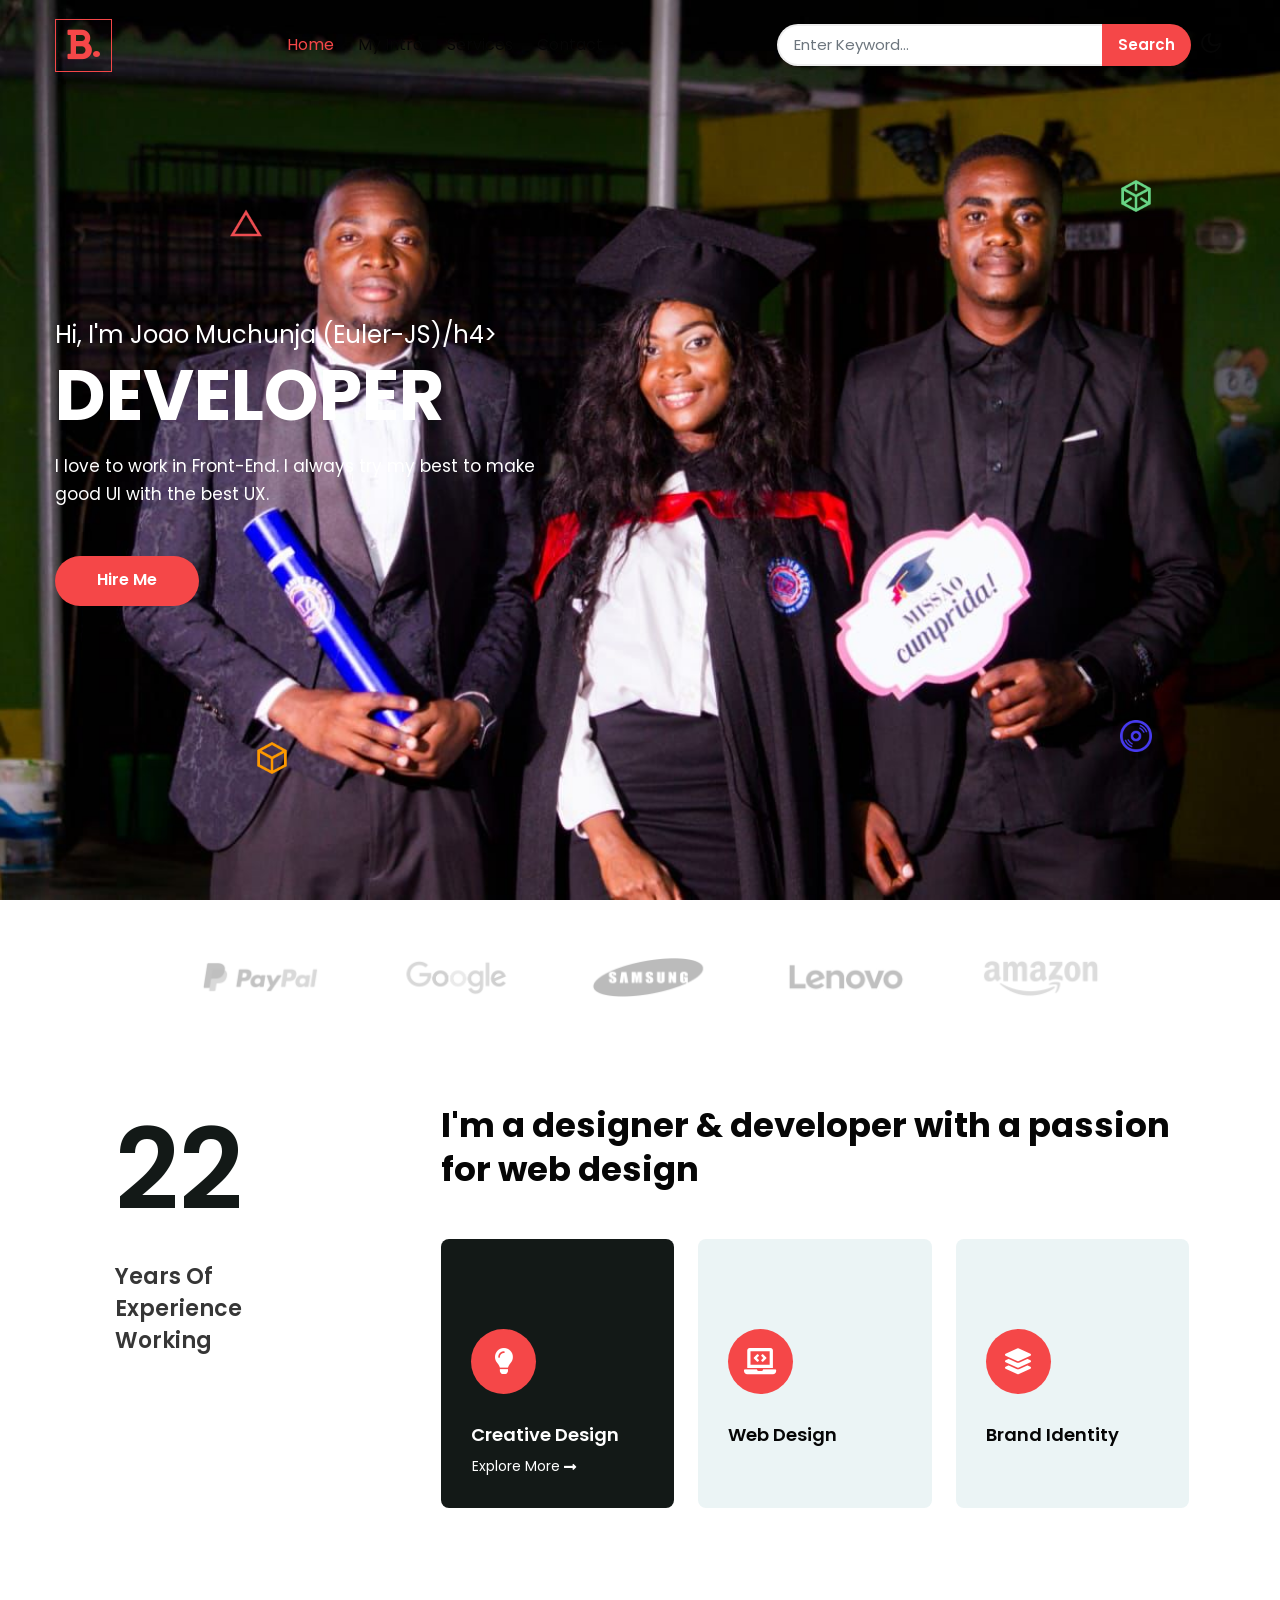
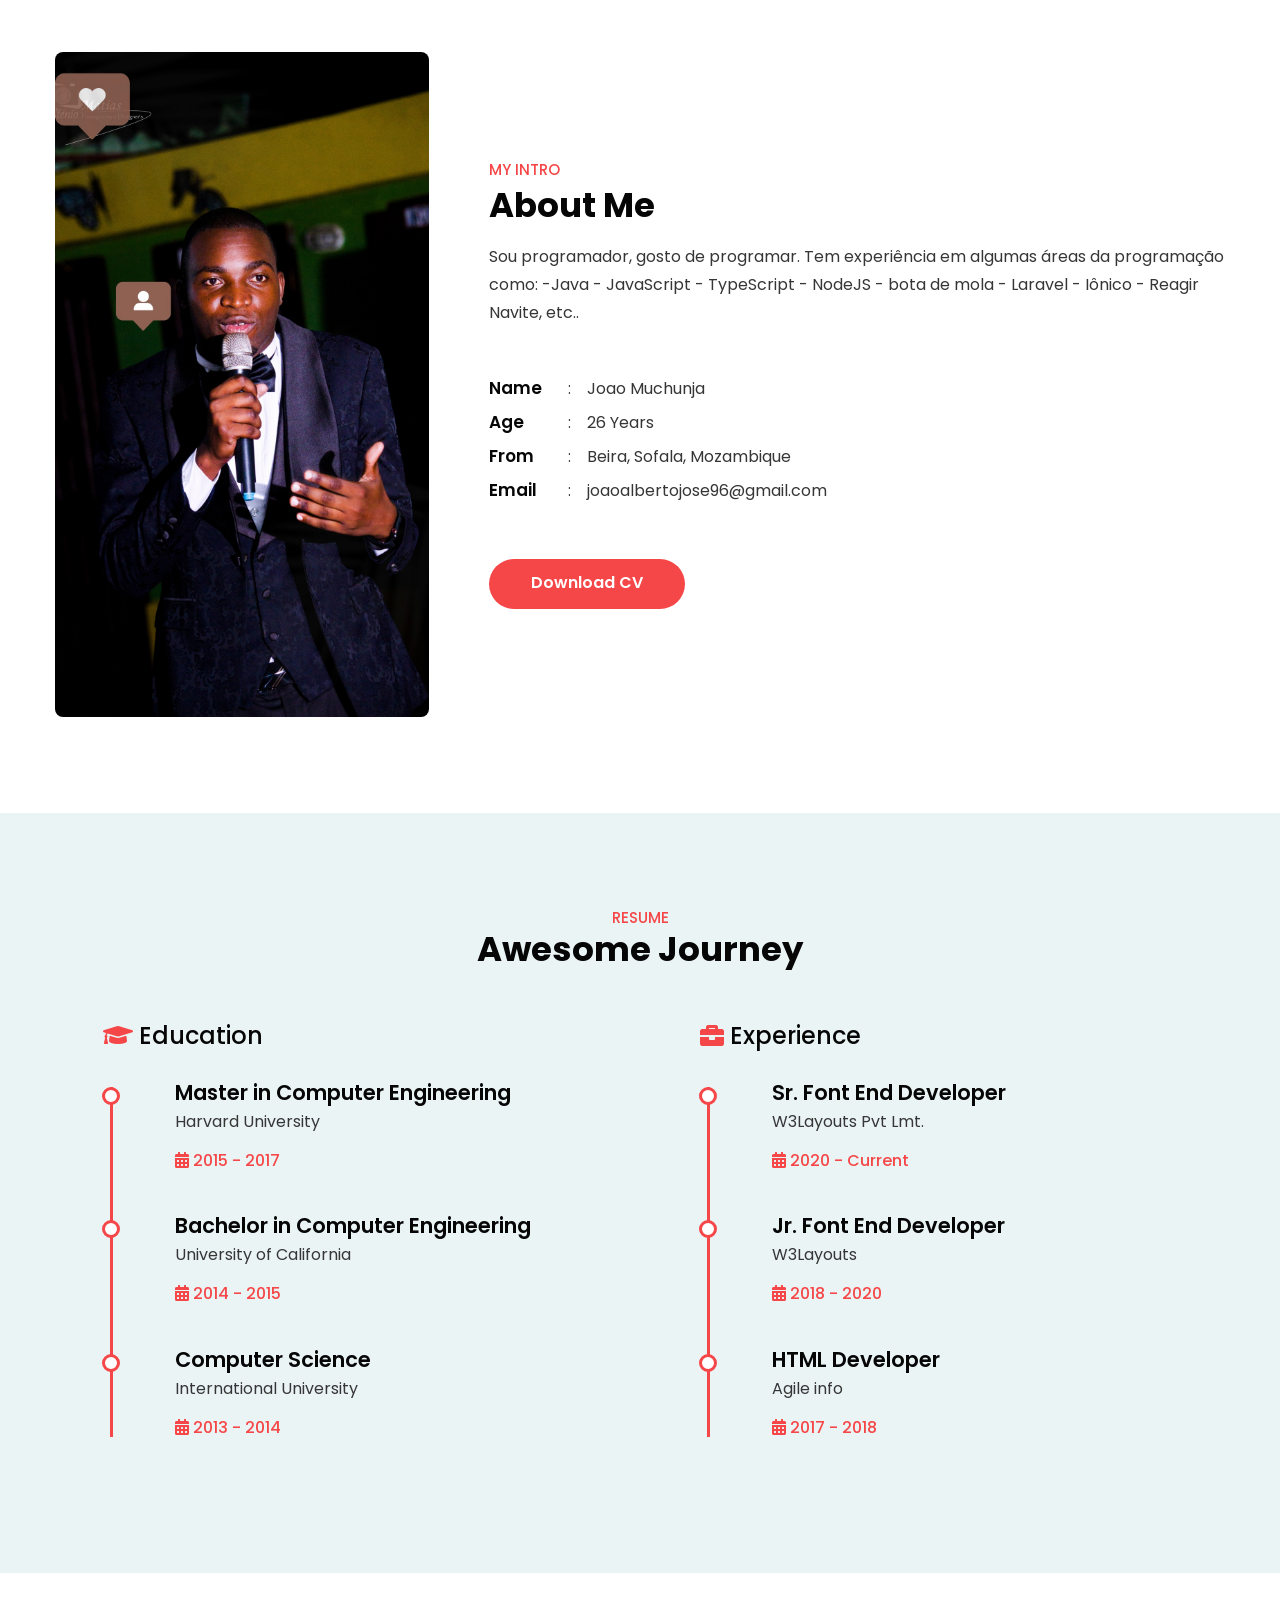
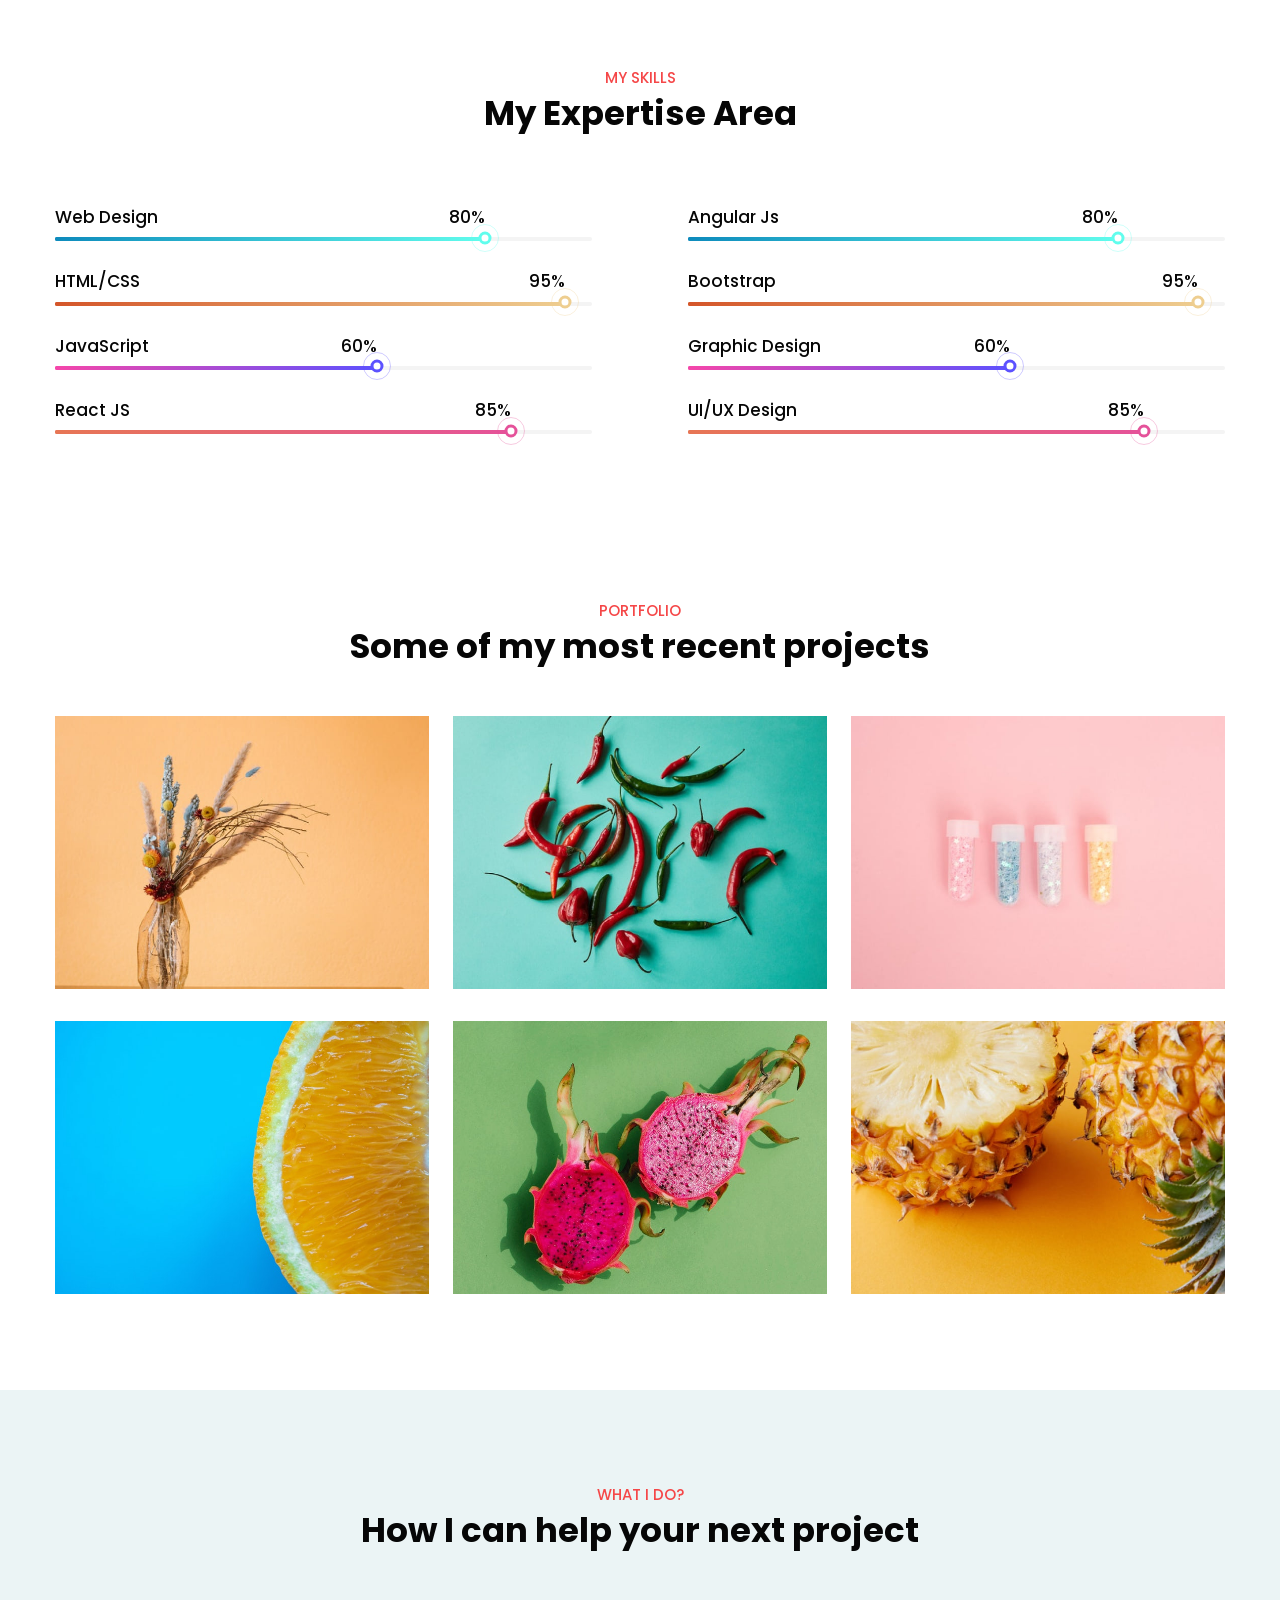
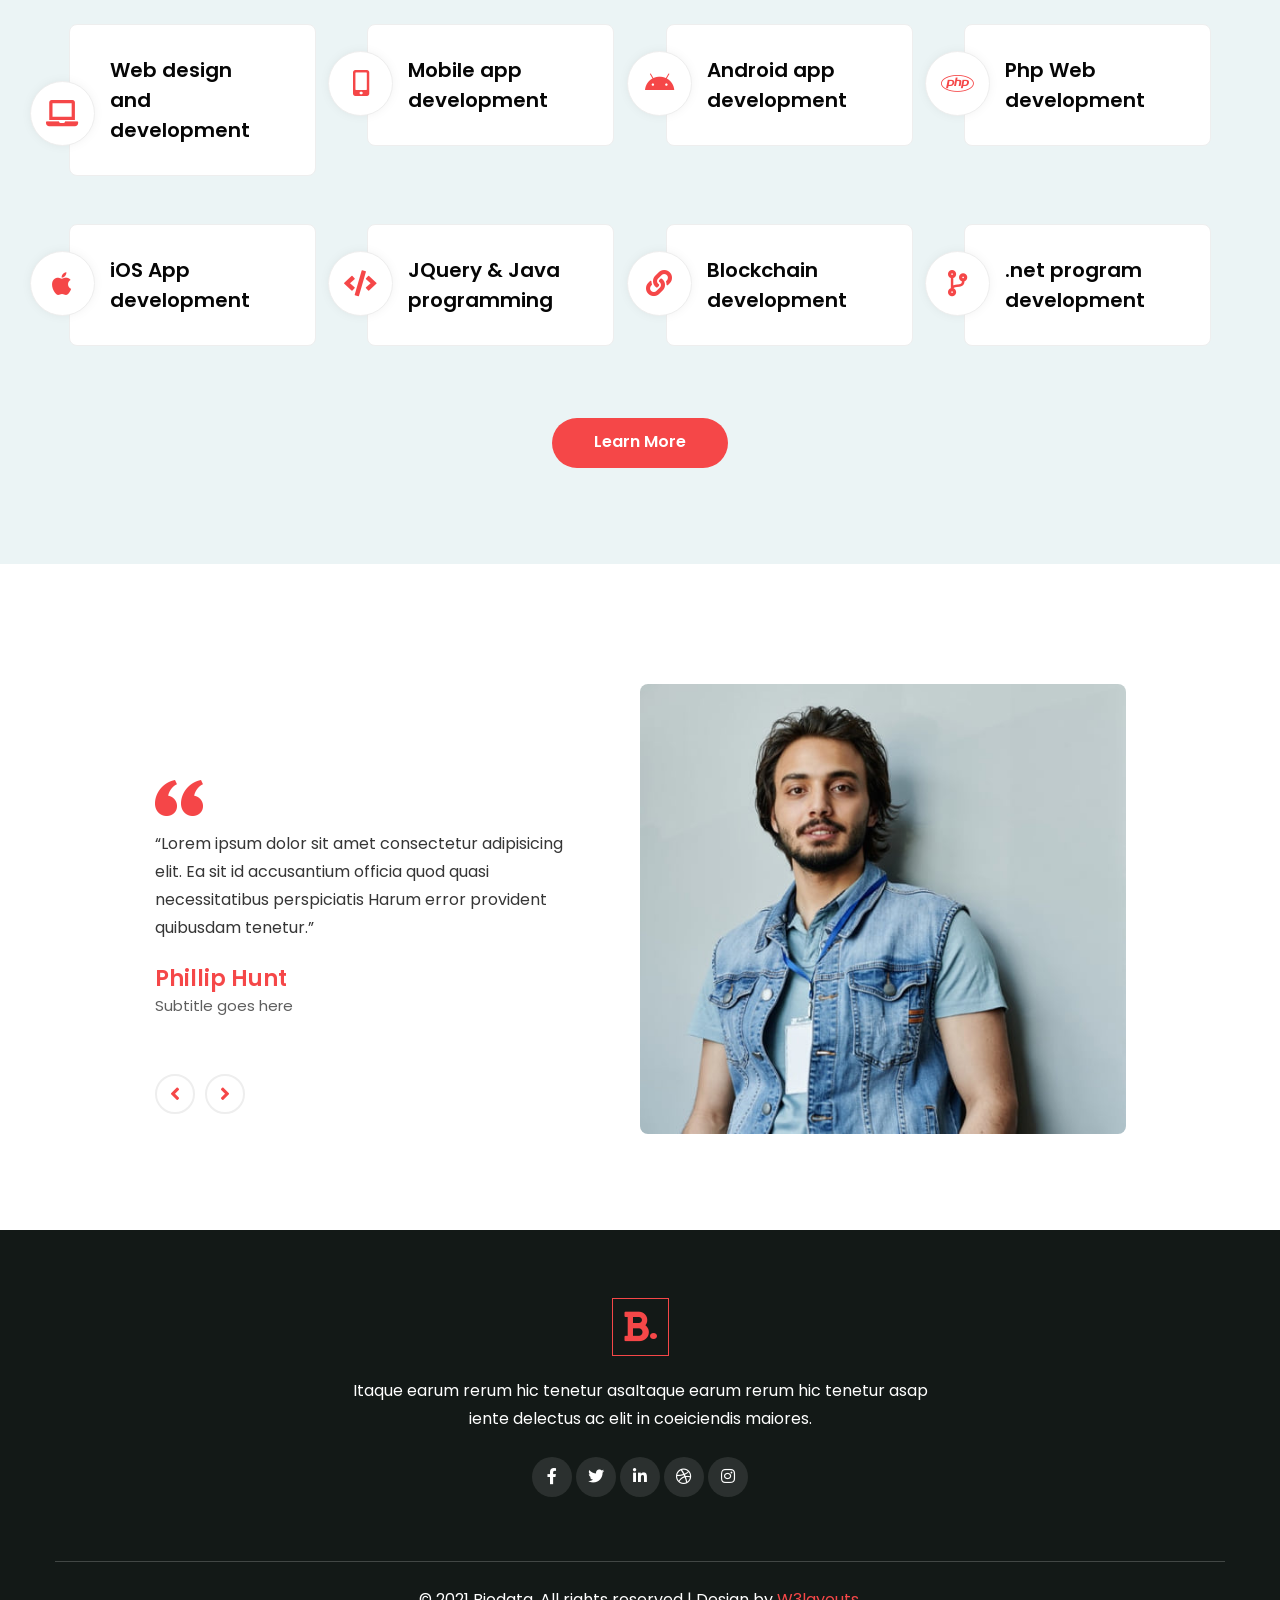
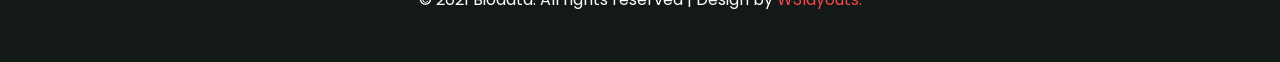
==== commit 9c40fc3d: "Update index.html" ====
--- a/index.html
+++ b/index.html
@@ -9,7 +9,7 @@
     <!-- Required meta tags -->
     <meta charset="utf-8">
     <meta name="viewport" content="width=device-width, initial-scale=1">
-    <title>Biodata - Personal Category Bootstrap Responsive Web Template - Home : W3Layouts</title>
+    <title>Joao Muchunja - Euler-JS (Github)</title>
     <!-- google font -->
     <link href="//fonts.googleapis.com/css2?family=Poppins:wght@100;200;300;400;500;600;700;800;900&display=swap"
         rel="stylesheet">
@@ -77,7 +77,7 @@
         <div class="container py-md-5 py-4">
             <div class="row align-items-center pt-4">
                 <div class="col-md-6 banner-left pe-xl-5">
-                    <h4>Hi, I'm Mary Ateer</h4>
+                    <h4>Hi, I'm Joao Muchunja (Euler-JS)/h4>
                     <h3 class="mb-3 mt-1">Developer</h3>
                     <p class="banner-sub me-md-5">I love to work in Front-End.
                         I always try my best to make good UI with the best UX.
@@ -835,4 +835,4 @@
     <!-- //Js scripts -->
 </body>
 
-</html>+</html>
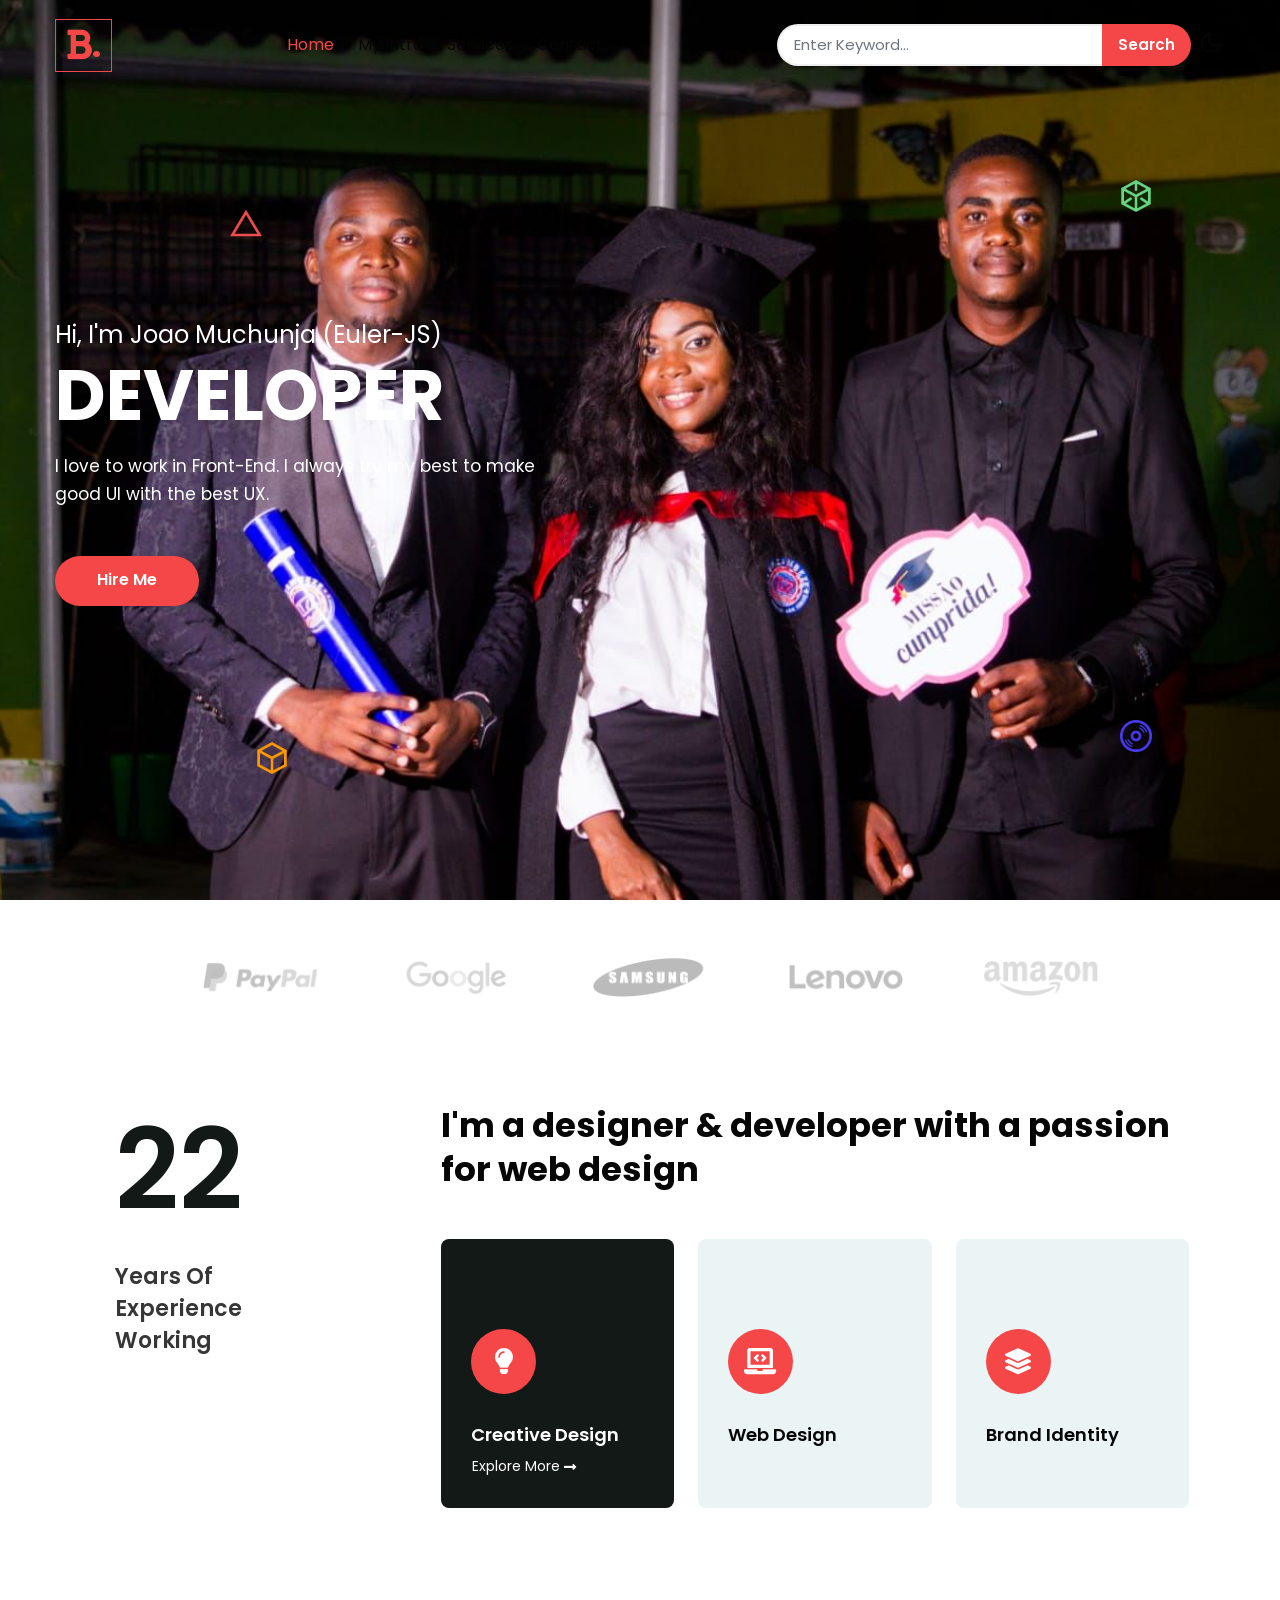
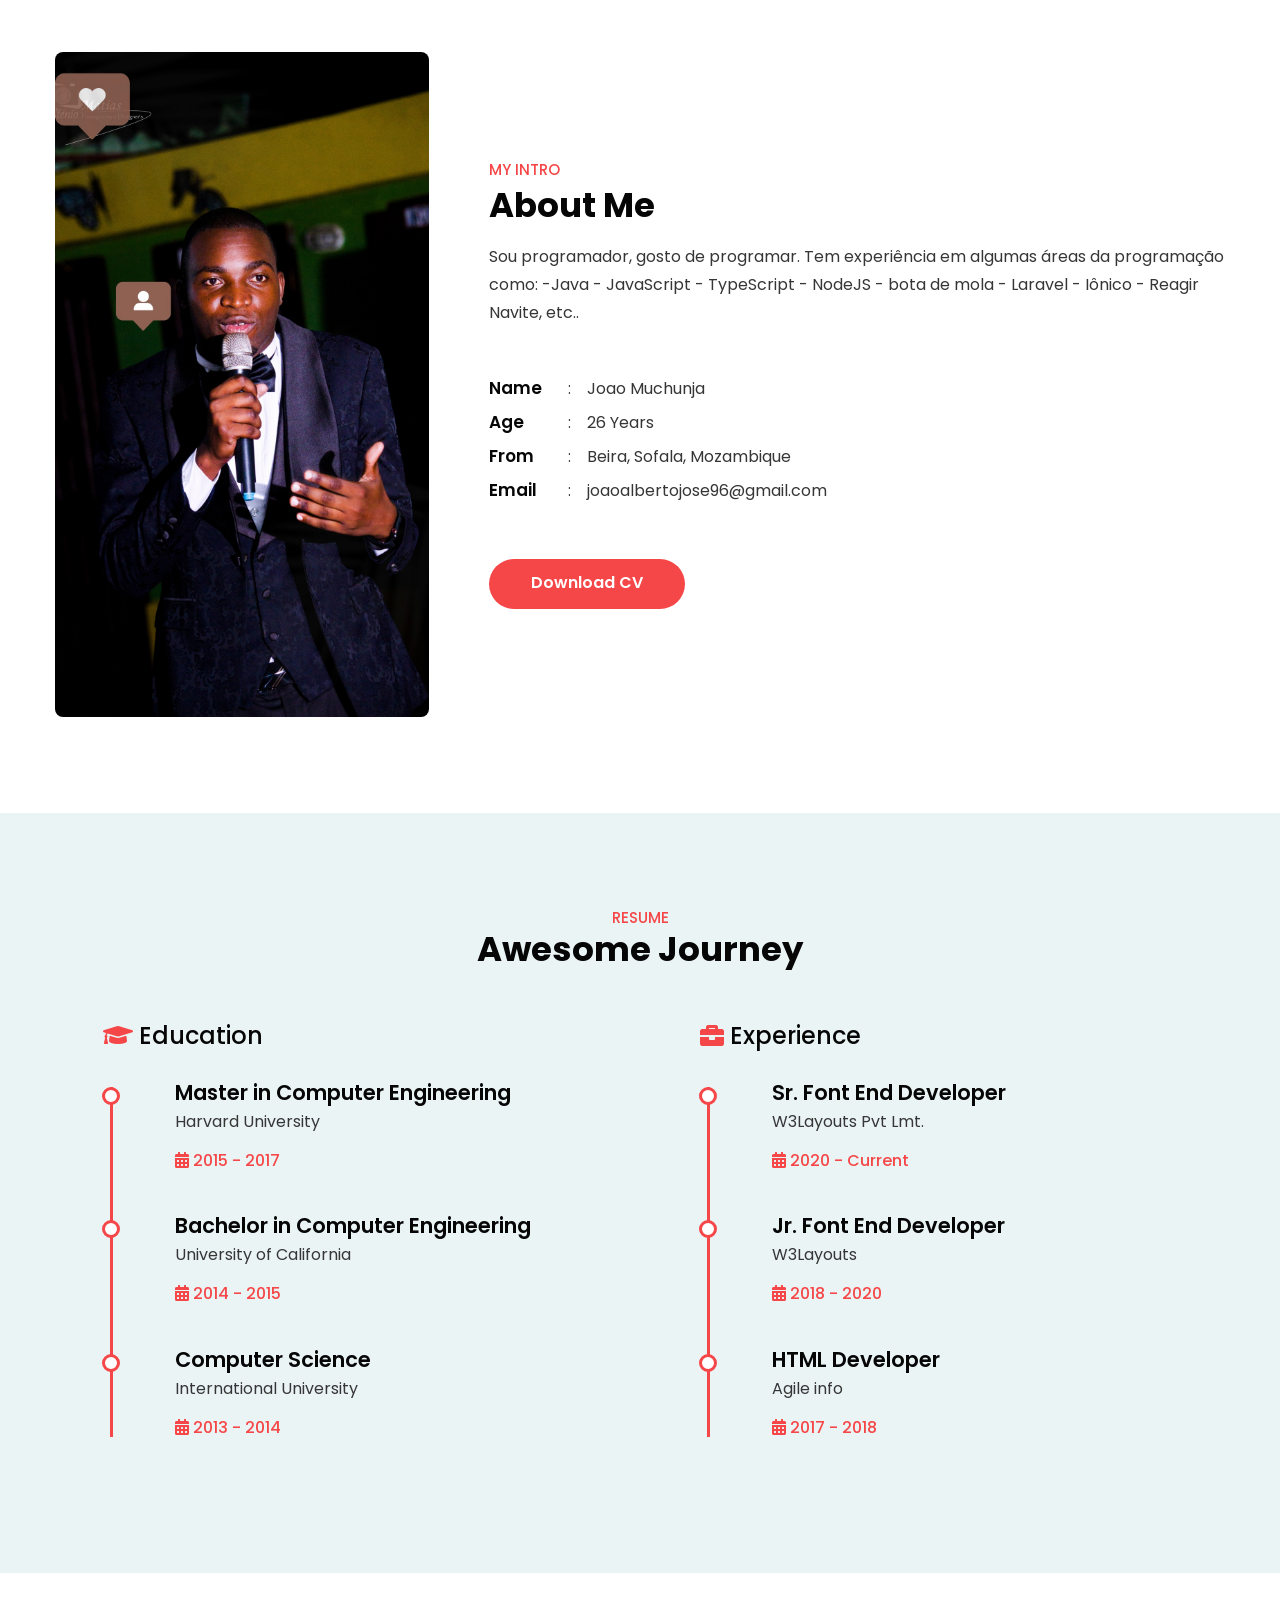
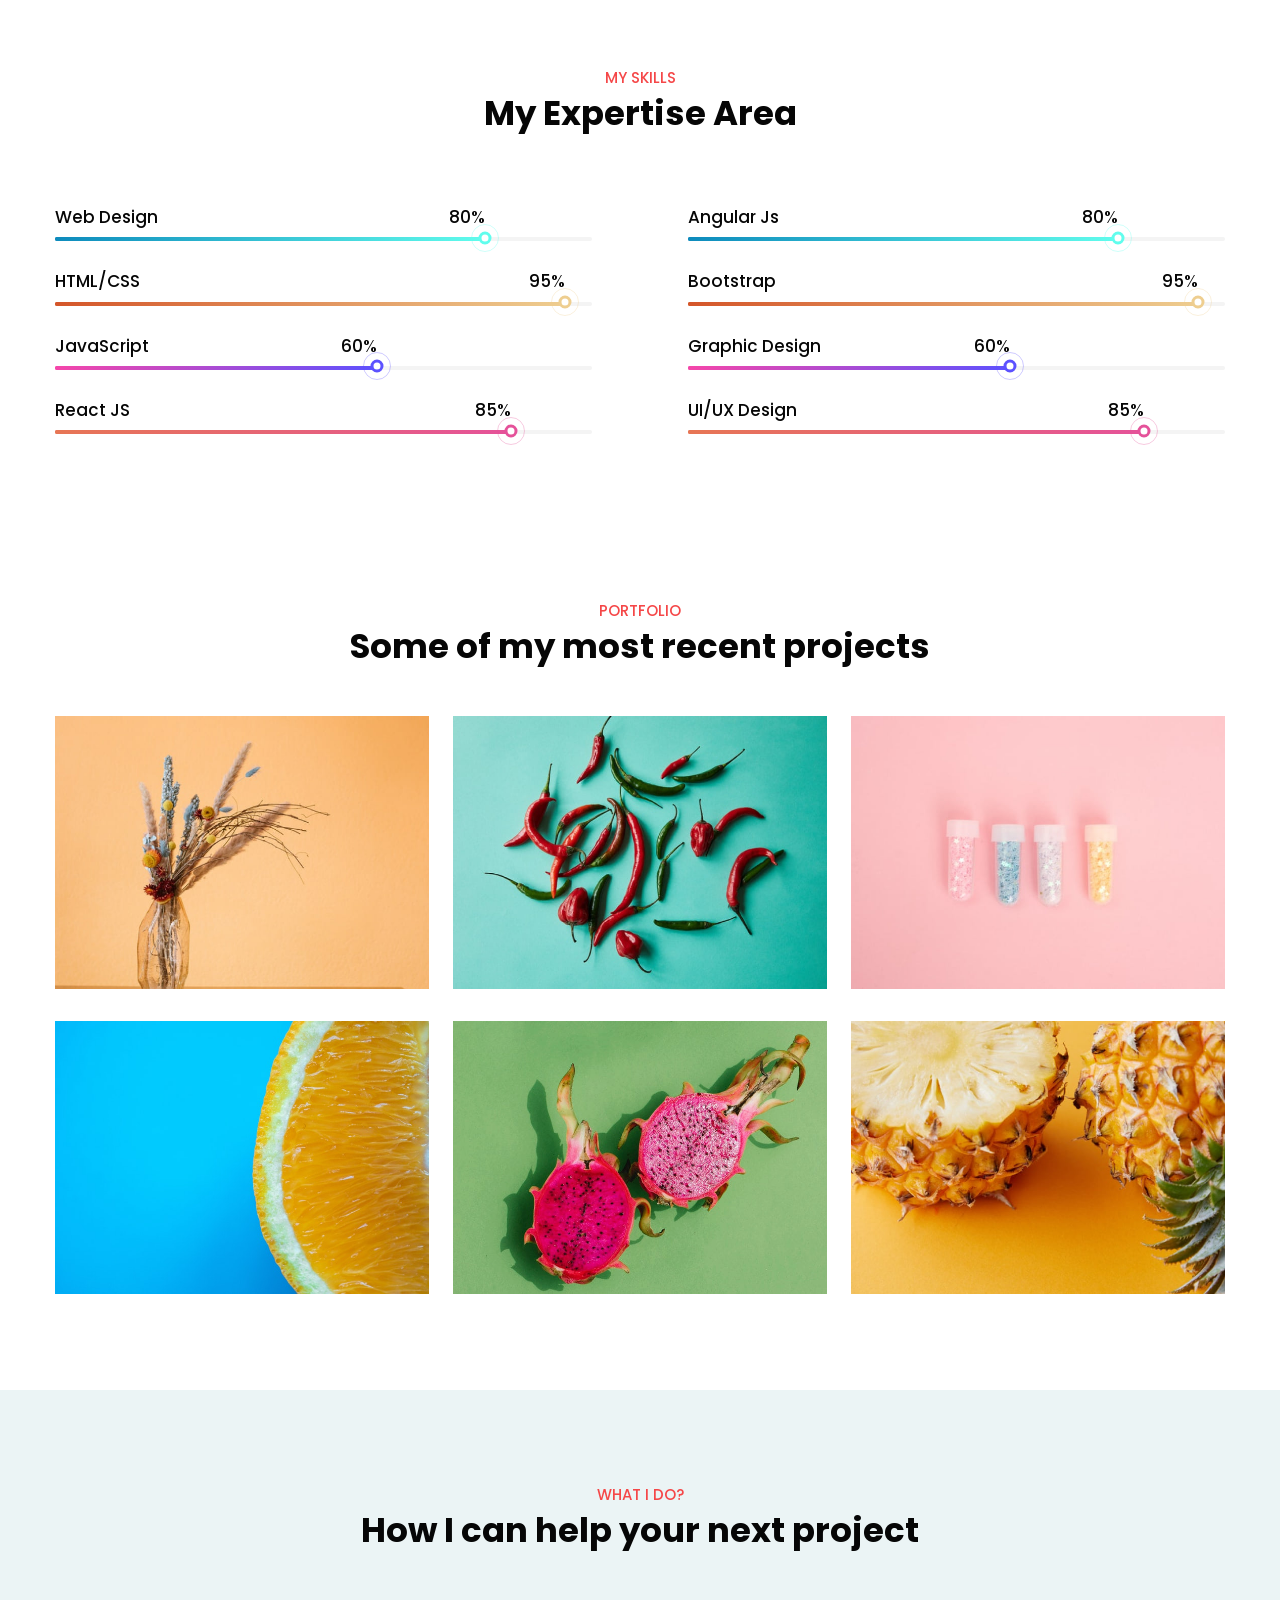
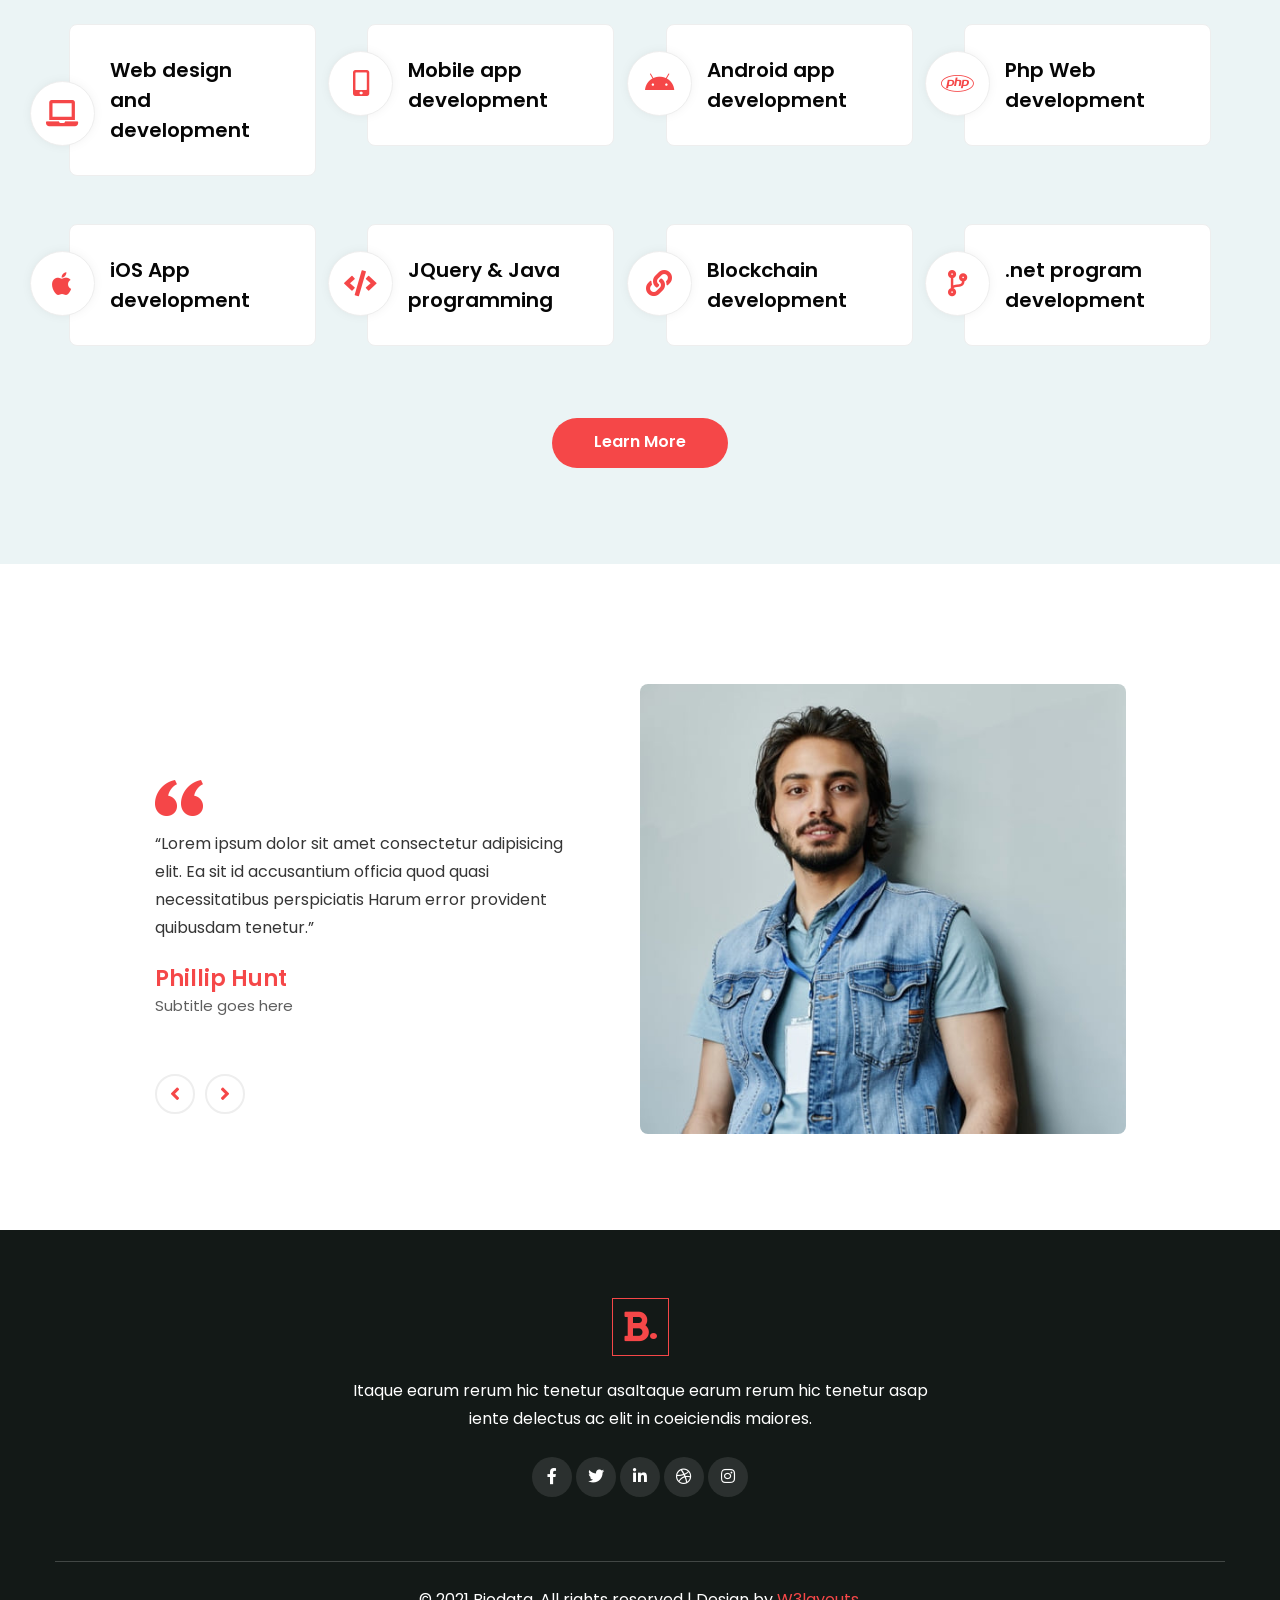
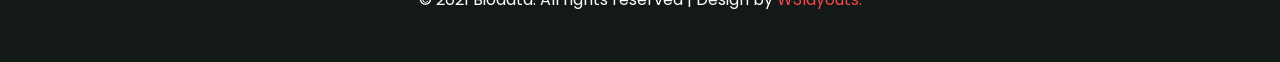
==== commit 9363c153: "Update index.html" ====
--- a/index.html
+++ b/index.html
@@ -77,7 +77,7 @@
         <div class="container py-md-5 py-4">
             <div class="row align-items-center pt-4">
                 <div class="col-md-6 banner-left pe-xl-5">
-                    <h4>Hi, I'm Joao Muchunja (Euler-JS)/h4>
+                    <h4>Hi, I'm Joao Muchunja (Euler-JS)</h4>
                     <h3 class="mb-3 mt-1">Developer</h3>
                     <p class="banner-sub me-md-5">I love to work in Front-End.
                         I always try my best to make good UI with the best UX.
